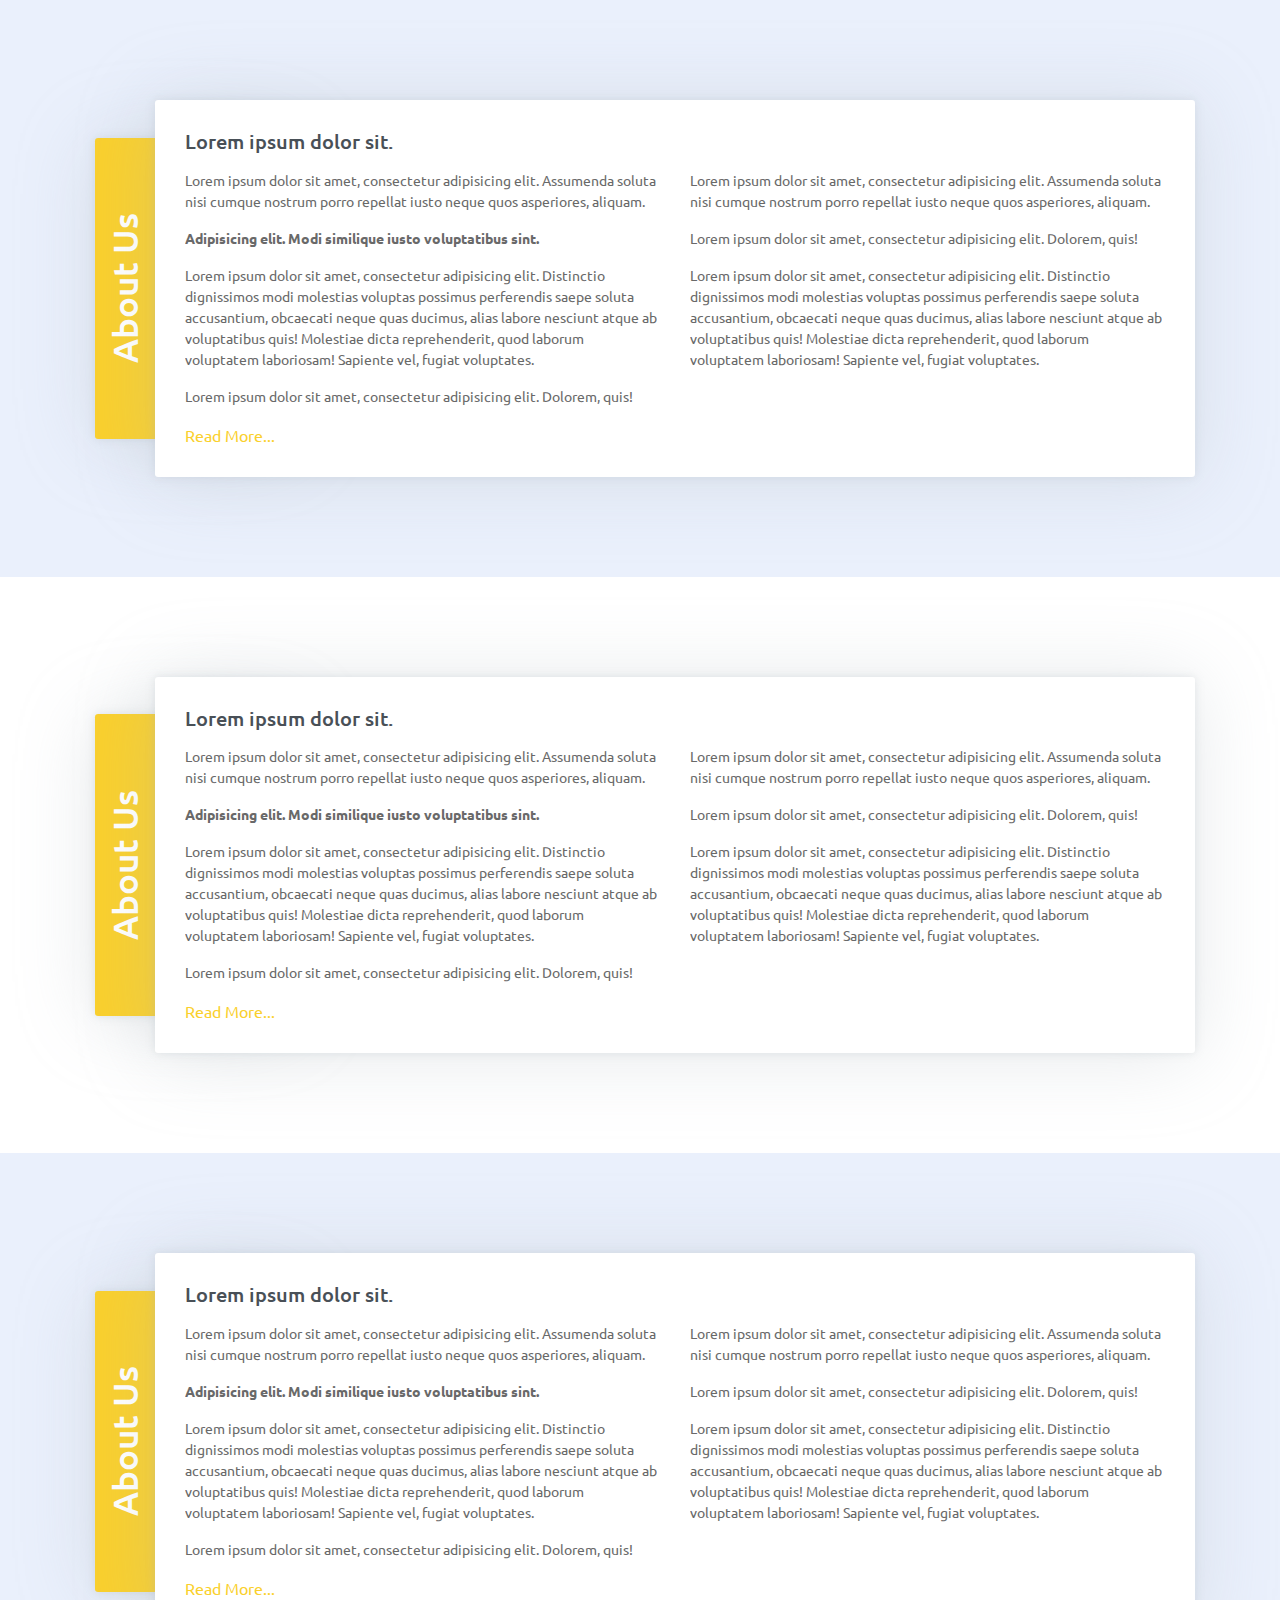
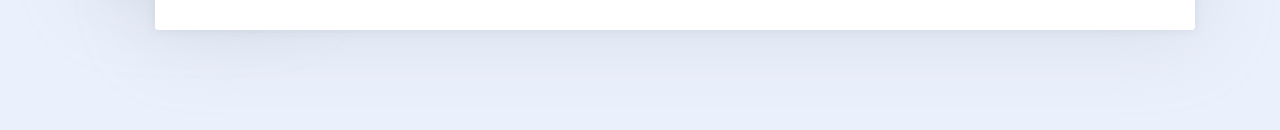
==== form.html @ a42d1c7e "form" ====
<!DOCTYPE html>
<html lang="en">
<head>
	<meta charset="utf-8">
    <meta name="viewport" content="width=device-width, initial-scale=1, shrink-to-fit=no">
    <meta name="description" content="Start your development with Creative Design landing page.">
    <meta name="author" content="Devcrud">
    <title>Creative Design | Free Bootstrap 4.3.x template</title>

    <!-- font icons -->
    <link rel="stylesheet" href="assets/vendors/themify-icons/css/themify-icons.css">

    <!-- Bootstrap + Creative Design main styles -->
	<link rel="stylesheet" href="assets/css/creative-design.css">

</head>
<body data-spy="scroll" data-target=".navbar" data-offset="40" id="home">
    
    
    <!-- About Section -->
    <section id="about">
        <!-- Container -->
        <div class="container">
            <!-- About wrapper -->
            <div class="about-wrapper">
                <div class="after"><h1>About Us</h1></div>
                <div class="content">
                    <h5 class="title mb-3">Lorem ipsum dolor sit.</h5>
                    <!-- row -->
                    <div class="row">
                        <div class="col">
                            <p>Lorem ipsum dolor sit amet, consectetur adipisicing elit. Assumenda soluta nisi cumque nostrum porro repellat iusto neque quos asperiores, aliquam.</p>
                            <p><b>Adipisicing elit. Modi similique  iusto voluptatibus sint.</b></p>                        
                            <p>Lorem ipsum dolor sit amet, consectetur adipisicing elit. Distinctio dignissimos modi molestias voluptas possimus perferendis saepe soluta accusantium, obcaecati neque quas ducimus, alias labore nesciunt atque ab voluptatibus quis! Molestiae dicta reprehenderit, quod laborum voluptatem laboriosam! Sapiente vel, fugiat voluptates.</p>
                            <p>Lorem ipsum dolor sit amet, consectetur adipisicing elit. Dolorem, quis!</p>
                        </div>
                        <div class="col">
                            <p>Lorem ipsum dolor sit amet, consectetur adipisicing elit. Assumenda soluta nisi cumque nostrum porro repellat iusto neque quos asperiores, aliquam.</p>
                            <p>Lorem ipsum dolor sit amet, consectetur adipisicing elit. Dolorem, quis!</p>
                            <p>Lorem ipsum dolor sit amet, consectetur adipisicing elit. Distinctio dignissimos modi molestias voluptas possimus perferendis saepe soluta accusantium, obcaecati neque quas ducimus, alias labore nesciunt atque ab voluptatibus quis! Molestiae dicta reprehenderit, quod laborum voluptatem laboriosam! Sapiente vel, fugiat voluptates.</p>
                        </div>
                    </div><!-- End of Row -->                   
                    <a href="javascript:void(0)">Read More...</a>
                </div>
            </div><!-- End of About Wrapper -->         
        </div>  <!-- End of Container-->        
     </section><!--End of Section -->


    
    <!-- About Section -->
    <section id="about">
        <!-- Container -->
        <div class="container">
            <!-- About wrapper -->
            <div class="about-wrapper">
                <div class="after"><h1>About Us</h1></div>
                <div class="content">
                    <h5 class="title mb-3">Lorem ipsum dolor sit.</h5>
                    <!-- row -->
                    <div class="row">
                        <div class="col">
                            <p>Lorem ipsum dolor sit amet, consectetur adipisicing elit. Assumenda soluta nisi cumque nostrum porro repellat iusto neque quos asperiores, aliquam.</p>
                            <p><b>Adipisicing elit. Modi similique  iusto voluptatibus sint.</b></p>                        
                            <p>Lorem ipsum dolor sit amet, consectetur adipisicing elit. Distinctio dignissimos modi molestias voluptas possimus perferendis saepe soluta accusantium, obcaecati neque quas ducimus, alias labore nesciunt atque ab voluptatibus quis! Molestiae dicta reprehenderit, quod laborum voluptatem laboriosam! Sapiente vel, fugiat voluptates.</p>
                            <p>Lorem ipsum dolor sit amet, consectetur adipisicing elit. Dolorem, quis!</p>
                        </div>
                        <div class="col">
                            <p>Lorem ipsum dolor sit amet, consectetur adipisicing elit. Assumenda soluta nisi cumque nostrum porro repellat iusto neque quos asperiores, aliquam.</p>
                            <p>Lorem ipsum dolor sit amet, consectetur adipisicing elit. Dolorem, quis!</p>
                            <p>Lorem ipsum dolor sit amet, consectetur adipisicing elit. Distinctio dignissimos modi molestias voluptas possimus perferendis saepe soluta accusantium, obcaecati neque quas ducimus, alias labore nesciunt atque ab voluptatibus quis! Molestiae dicta reprehenderit, quod laborum voluptatem laboriosam! Sapiente vel, fugiat voluptates.</p>
                        </div>
                    </div><!-- End of Row -->                   
                    <a href="javascript:void(0)">Read More...</a>
                </div>
            </div><!-- End of About Wrapper -->         
        </div>  <!-- End of Container-->        
     </section><!--End of Section -->
 
    <!-- About Section -->
    <section id="about">
        <!-- Container -->
        <div class="container">
            <!-- About wrapper -->
            <div class="about-wrapper">
                <div class="after"><h1>About Us</h1></div>
                <div class="content">
                    <h5 class="title mb-3">Lorem ipsum dolor sit.</h5>
                    <!-- row -->
                    <div class="row">
                        <div class="col">
                            <p>Lorem ipsum dolor sit amet, consectetur adipisicing elit. Assumenda soluta nisi cumque nostrum porro repellat iusto neque quos asperiores, aliquam.</p>
                            <p><b>Adipisicing elit. Modi similique  iusto voluptatibus sint.</b></p>                        
                            <p>Lorem ipsum dolor sit amet, consectetur adipisicing elit. Distinctio dignissimos modi molestias voluptas possimus perferendis saepe soluta accusantium, obcaecati neque quas ducimus, alias labore nesciunt atque ab voluptatibus quis! Molestiae dicta reprehenderit, quod laborum voluptatem laboriosam! Sapiente vel, fugiat voluptates.</p>
                            <p>Lorem ipsum dolor sit amet, consectetur adipisicing elit. Dolorem, quis!</p>
                        </div>
                        <div class="col">
                            <p>Lorem ipsum dolor sit amet, consectetur adipisicing elit. Assumenda soluta nisi cumque nostrum porro repellat iusto neque quos asperiores, aliquam.</p>
                            <p>Lorem ipsum dolor sit amet, consectetur adipisicing elit. Dolorem, quis!</p>
                            <p>Lorem ipsum dolor sit amet, consectetur adipisicing elit. Distinctio dignissimos modi molestias voluptas possimus perferendis saepe soluta accusantium, obcaecati neque quas ducimus, alias labore nesciunt atque ab voluptatibus quis! Molestiae dicta reprehenderit, quod laborum voluptatem laboriosam! Sapiente vel, fugiat voluptates.</p>
                        </div>
                    </div><!-- End of Row -->                   
                    <a href="javascript:void(0)">Read More...</a>
                </div>
            </div><!-- End of About Wrapper -->         
        </div>  <!-- End of Container-->        
     </section><!--End of Section -->

    </section><!-- End of Section -->

    <!-- core  -->
    <script src="assets/vendors/jquery/jquery-3.4.1.js"></script>
    <script src="assets/vendors/bootstrap/bootstrap.bundle.js"></script>

    <!-- bootstrap affix -->
    <script src="assets/vendors/bootstrap/bootstrap.affix.js"></script>

    <!-- Creative Design js -->
    <script src="assets/js/creative-design.js"></script>

</body>
</html>
---- assets/css/creative-design.css ----
@charset "UTF-8";
/*!
=========================================================
* Creative Design Landing page V 1.0
=========================================================

* Copyright: 2019 DevCRUD (https://devcrud.com)
* Licensed: (https://devcrud.com/licenses)
* Coded by www.devcrud.com

=========================================================

* The above copyright notice and this permission notice shall be included in all copies or substantial portions of the Software.
*/
@import url("https://fonts.googleapis.com/css?family=Ubuntu:300,300i,400,400i,500,500i,700,700i&display=swap");
:root {
  --blue: #79A9F5;
  --indigo: #C45F90;
  --purple: #A16AE8;
  --pink: #FC8BC0;
  --red: #F85C70;
  --orange: #FF8882;
  --yellow: #FAD02C;
  --green: #A3C14A;
  --teal: #20c997;
  --cyan: #47D8E0;
  --white: #fff;
  --gray: #6c757d;
  --gray-dark: #343a40;
  --primary: #FAD02C;
  --secondary: #6c757d;
  --success: #A3C14A;
  --info: #47D8E0;
  --warning: #FF8882;
  --danger: #F85C70;
  --light: #f8f9fa;
  --dark: #343a40;
  --breakpoint-xs: 0;
  --breakpoint-sm: 576px;
  --breakpoint-md: 768px;
  --breakpoint-lg: 992px;
  --breakpoint-xl: 1200px;
  --font-family-sans-serif: "Ubuntu", sans-serif;
  --font-family-monospace: SFMono-Regular, Menlo, Monaco, Consolas, "Liberation Mono", "Courier New", monospace;
}

*,
*::before,
*::after {
  box-sizing: border-box;
}

html {
  font-family: sans-serif;
  line-height: 1.15;
  -webkit-text-size-adjust: 100%;
  -webkit-tap-highlight-color: rgba(0, 0, 0, 0);
}

article, aside, figcaption, figure, footer, header, hgroup, main, nav, section {
  display: block;
}

body {
  margin: 0;
  font-family: "Ubuntu", sans-serif;
  font-size: 1rem;
  font-weight: 400;
  line-height: 1.5;
  color: #495057;
  text-align: left;
  background-color: #fff;
}

[tabindex="-1"]:focus {
  outline: 0 !important;
}

hr {
  box-sizing: content-box;
  height: 0;
  overflow: visible;
}

h1, h2, h3, h4, h5, h6 {
  margin-top: 0;
  margin-bottom: 0.5rem;
}

p {
  margin-top: 0;
  margin-bottom: 1rem;
}

abbr[title],
abbr[data-original-title] {
  text-decoration: underline;
  -webkit-text-decoration: underline dotted;
          text-decoration: underline dotted;
  cursor: help;
  border-bottom: 0;
  -webkit-text-decoration-skip-ink: none;
          text-decoration-skip-ink: none;
}

address {
  margin-bottom: 1rem;
  font-style: normal;
  line-height: inherit;
}

ol,
ul,
dl {
  margin-top: 0;
  margin-bottom: 1rem;
}

ol ol,
ul ul,
ol ul,
ul ol {
  margin-bottom: 0;
}

dt {
  font-weight: 700;
}

dd {
  margin-bottom: .5rem;
  margin-left: 0;
}

blockquote {
  margin: 0 0 1rem;
}

b,
strong {
  font-weight: bolder;
}

small {
  font-size: 80%;
}

sub,
sup {
  position: relative;
  font-size: 75%;
  line-height: 0;
  vertical-align: baseline;
}

sub {
  bottom: -.25em;
}

sup {
  top: -.5em;
}

a {
  color: #FAD02C;
  text-decoration: none;
  background-color: transparent;
}

a:hover {
  color: #d4aa05;
  text-decoration: none;
}

a:not([href]):not([tabindex]) {
  color: inherit;
  text-decoration: none;
}

a:not([href]):not([tabindex]):hover, a:not([href]):not([tabindex]):focus {
  color: inherit;
  text-decoration: none;
}

a:not([href]):not([tabindex]):focus {
  outline: 0;
}

pre,
code,
kbd,
samp {
  font-family: SFMono-Regular, Menlo, Monaco, Consolas, "Liberation Mono", "Courier New", monospace;
  font-size: 1em;
}

pre {
  margin-top: 0;
  margin-bottom: 1rem;
  overflow: auto;
}

figure {
  margin: 0 0 1rem;
}

img {
  vertical-align: middle;
  border-style: none;
}

svg {
  overflow: hidden;
  vertical-align: middle;
}

table {
  border-collapse: collapse;
}

caption {
  padding-top: 0.75rem;
  padding-bottom: 0.75rem;
  color: #adb5bd;
  text-align: left;
  caption-side: bottom;
}

th {
  text-align: inherit;
}

label {
  display: inline-block;
  margin-bottom: 0.5rem;
}

button {
  border-radius: 0;
}

button:focus {
  outline: 1px dotted;
  outline: 5px auto -webkit-focus-ring-color;
}

input,
button,
select,
optgroup,
textarea {
  margin: 0;
  font-family: inherit;
  font-size: inherit;
  line-height: inherit;
}

button,
input {
  overflow: visible;
}

button,
select {
  text-transform: none;
}

select {
  word-wrap: normal;
}

button,
[type="button"],
[type="reset"],
[type="submit"] {
  -webkit-appearance: button;
}

button:not(:disabled),
[type="button"]:not(:disabled),
[type="reset"]:not(:disabled),
[type="submit"]:not(:disabled) {
  cursor: pointer;
}

button::-moz-focus-inner,
[type="button"]::-moz-focus-inner,
[type="reset"]::-moz-focus-inner,
[type="submit"]::-moz-focus-inner {
  padding: 0;
  border-style: none;
}

input[type="radio"],
input[type="checkbox"] {
  box-sizing: border-box;
  padding: 0;
}

input[type="date"],
input[type="time"],
input[type="datetime-local"],
input[type="month"] {
  -webkit-appearance: listbox;
}

textarea {
  overflow: auto;
  resize: vertical;
}

fieldset {
  min-width: 0;
  padding: 0;
  margin: 0;
  border: 0;
}

legend {
  display: block;
  width: 100%;
  max-width: 100%;
  padding: 0;
  margin-bottom: .5rem;
  font-size: 1.5rem;
  line-height: inherit;
  color: inherit;
  white-space: normal;
}

progress {
  vertical-align: baseline;
}

[type="number"]::-webkit-inner-spin-button,
[type="number"]::-webkit-outer-spin-button {
  height: auto;
}

[type="search"] {
  outline-offset: -2px;
  -webkit-appearance: none;
}

[type="search"]::-webkit-search-decoration {
  -webkit-appearance: none;
}

::-webkit-file-upload-button {
  font: inherit;
  -webkit-appearance: button;
}

output {
  display: inline-block;
}

summary {
  display: list-item;
  cursor: pointer;
}

template {
  display: none;
}

[hidden] {
  display: none !important;
}

h1, h2, h3, h4, h5, h6,
.h1, .h2, .h3, .h4, .h5, .h6 {
  margin-bottom: 0.5rem;
  font-weight: 500;
  line-height: 1.2;
}

h1, .h1 {
  font-size: 3rem;
}

h2, .h2 {
  font-size: 2.5rem;
}

h3, .h3 {
  font-size: 1.85rem;
}

h4, .h4 {
  font-size: 1.6rem;
}

h5, .h5 {
  font-size: 1.3rem;
}

h6, .h6 {
  font-size: 1rem;
}

.lead {
  font-size: 1.25rem;
  font-weight: 300;
}

.display-1 {
  font-size: 6rem;
  font-weight: 300;
  line-height: 1.2;
}

.display-2 {
  font-size: 5.5rem;
  font-weight: 300;
  line-height: 1.2;
}

.display-3 {
  font-size: 4.5rem;
  font-weight: 300;
  line-height: 1.2;
}

.display-4 {
  font-size: 3.5rem;
  font-weight: 300;
  line-height: 1.2;
}

hr {
  margin-top: 1rem;
  margin-bottom: 1rem;
  border: 0;
  border-top: 1px solid rgba(255, 255, 255, 0.1);
}

small,
.small {
  font-size: 80%;
  font-weight: 400;
}

mark,
.mark {
  padding: 0.2em;
  background-color: #fcf8e3;
}

.list-unstyled {
  padding-left: 0;
  list-style: none;
}

.list-inline {
  padding-left: 0;
  list-style: none;
}

.list-inline-item {
  display: inline-block;
}

.list-inline-item:not(:last-child) {
  margin-right: 0.5rem;
}

.initialism {
  font-size: 90%;
  text-transform: uppercase;
}

.blockquote {
  margin-bottom: 1rem;
  font-size: 1.25rem;
}

.blockquote-footer {
  display: block;
  font-size: 80%;
  color: #6c757d;
}

.blockquote-footer::before {
  content: "\2014\00A0";
}

.img-fluid {
  max-width: 100%;
  height: auto;
}

.img-thumbnail {
  padding: 0.25rem;
  background-color: #fff;
  border: 1px solid #dee2e6;
  border-radius: 0.2rem;
  max-width: 100%;
  height: auto;
}

.figure {
  display: inline-block;
}

.figure-img {
  margin-bottom: 0.5rem;
  line-height: 1;
}

.figure-caption {
  font-size: 90%;
  color: #6c757d;
}

code {
  font-size: 87.5%;
  color: #FC8BC0;
  word-break: break-word;
}

a > code {
  color: inherit;
}

kbd {
  padding: 0.2rem 0.4rem;
  font-size: 87.5%;
  color: #fff;
  background-color: #212529;
  border-radius: 0.1rem;
}

kbd kbd {
  padding: 0;
  font-size: 100%;
  font-weight: 700;
}

pre {
  display: block;
  font-size: 87.5%;
  color: #fbdb5e;
}

pre code {
  font-size: inherit;
  color: inherit;
  word-break: normal;
}

.pre-scrollable {
  max-height: 300px;
  overflow-y: scroll;
}

.container {
  width: 100%;
  padding-right: 15px;
  padding-left: 15px;
  margin-right: auto;
  margin-left: auto;
}

@media (min-width: 576px) {
  .container {
    max-width: 540px;
  }
}

@media (min-width: 768px) {
  .container {
    max-width: 720px;
  }
}

@media (min-width: 992px) {
  .container {
    max-width: 960px;
  }
}

@media (min-width: 1200px) {
  .container {
    max-width: 1140px;
  }
}

.container-fluid {
  width: 100%;
  padding-right: 15px;
  padding-left: 15px;
  margin-right: auto;
  margin-left: auto;
}

.row {
  display: -webkit-box;
  display: -webkit-flex;
  display: -ms-flexbox;
  display: flex;
  -webkit-flex-wrap: wrap;
      -ms-flex-wrap: wrap;
          flex-wrap: wrap;
  margin-right: -15px;
  margin-left: -15px;
}

.no-gutters {
  margin-right: 0;
  margin-left: 0;
}

.no-gutters > .col,
.no-gutters > [class*="col-"] {
  padding-right: 0;
  padding-left: 0;
}

.col-1, .col-2, .col-3, .col-4, .col-5, .col-6, .col-7, .col-8, .col-9, .col-10, .col-11, .col-12, .col,
.col-auto, .col-sm-1, .col-sm-2, .col-sm-3, .col-sm-4, .col-sm-5, .col-sm-6, .col-sm-7, .col-sm-8, .col-sm-9, .col-sm-10, .col-sm-11, .col-sm-12, .col-sm,
.col-sm-auto, .col-md-1, .col-md-2, .col-md-3, .col-md-4, .col-md-5, .col-md-6, .col-md-7, .col-md-8, .col-md-9, .col-md-10, .col-md-11, .col-md-12, .col-md,
.col-md-auto, .col-lg-1, .col-lg-2, .col-lg-3, .col-lg-4, .col-lg-5, .col-lg-6, .col-lg-7, .col-lg-8, .col-lg-9, .col-lg-10, .col-lg-11, .col-lg-12, .col-lg,
.col-lg-auto, .col-xl-1, .col-xl-2, .col-xl-3, .col-xl-4, .col-xl-5, .col-xl-6, .col-xl-7, .col-xl-8, .col-xl-9, .col-xl-10, .col-xl-11, .col-xl-12, .col-xl,
.col-xl-auto {
  position: relative;
  width: 100%;
  padding-right: 15px;
  padding-left: 15px;
}

.col {
  -webkit-flex-basis: 0;
      -ms-flex-preferred-size: 0;
          flex-basis: 0;
  -webkit-box-flex: 1;
  -webkit-flex-grow: 1;
      -ms-flex-positive: 1;
          flex-grow: 1;
  max-width: 100%;
}

.col-auto {
  -webkit-box-flex: 0;
  -webkit-flex: 0 0 auto;
      -ms-flex: 0 0 auto;
          flex: 0 0 auto;
  width: auto;
  max-width: 100%;
}

.col-1 {
  -webkit-box-flex: 0;
  -webkit-flex: 0 0 8.33333%;
      -ms-flex: 0 0 8.33333%;
          flex: 0 0 8.33333%;
  max-width: 8.33333%;
}

.col-2 {
  -webkit-box-flex: 0;
  -webkit-flex: 0 0 16.66667%;
      -ms-flex: 0 0 16.66667%;
          flex: 0 0 16.66667%;
  max-width: 16.66667%;
}

.col-3 {
  -webkit-box-flex: 0;
  -webkit-flex: 0 0 25%;
      -ms-flex: 0 0 25%;
          flex: 0 0 25%;
  max-width: 25%;
}

.col-4 {
  -webkit-box-flex: 0;
  -webkit-flex: 0 0 33.33333%;
      -ms-flex: 0 0 33.33333%;
          flex: 0 0 33.33333%;
  max-width: 33.33333%;
}

.col-5 {
  -webkit-box-flex: 0;
  -webkit-flex: 0 0 41.66667%;
      -ms-flex: 0 0 41.66667%;
          flex: 0 0 41.66667%;
  max-width: 41.66667%;
}

.col-6 {
  -webkit-box-flex: 0;
  -webkit-flex: 0 0 50%;
      -ms-flex: 0 0 50%;
          flex: 0 0 50%;
  max-width: 50%;
}

.col-7 {
  -webkit-box-flex: 0;
  -webkit-flex: 0 0 58.33333%;
      -ms-flex: 0 0 58.33333%;
          flex: 0 0 58.33333%;
  max-width: 58.33333%;
}

.col-8 {
  -webkit-box-flex: 0;
  -webkit-flex: 0 0 66.66667%;
      -ms-flex: 0 0 66.66667%;
          flex: 0 0 66.66667%;
  max-width: 66.66667%;
}

.col-9 {
  -webkit-box-flex: 0;
  -webkit-flex: 0 0 75%;
      -ms-flex: 0 0 75%;
          flex: 0 0 75%;
  max-width: 75%;
}

.col-10 {
  -webkit-box-flex: 0;
  -webkit-flex: 0 0 83.33333%;
      -ms-flex: 0 0 83.33333%;
          flex: 0 0 83.33333%;
  max-width: 83.33333%;
}

.col-11 {
  -webkit-box-flex: 0;
  -webkit-flex: 0 0 91.66667%;
      -ms-flex: 0 0 91.66667%;
          flex: 0 0 91.66667%;
  max-width: 91.66667%;
}

.col-12 {
  -webkit-box-flex: 0;
  -webkit-flex: 0 0 100%;
      -ms-flex: 0 0 100%;
          flex: 0 0 100%;
  max-width: 100%;
}

.order-first {
  -webkit-box-ordinal-group: 0;
  -webkit-order: -1;
      -ms-flex-order: -1;
          order: -1;
}

.order-last {
  -webkit-box-ordinal-group: 14;
  -webkit-order: 13;
      -ms-flex-order: 13;
          order: 13;
}

.order-0 {
  -webkit-box-ordinal-group: 1;
  -webkit-order: 0;
      -ms-flex-order: 0;
          order: 0;
}

.order-1 {
  -webkit-box-ordinal-group: 2;
  -webkit-order: 1;
      -ms-flex-order: 1;
          order: 1;
}

.order-2 {
  -webkit-box-ordinal-group: 3;
  -webkit-order: 2;
      -ms-flex-order: 2;
          order: 2;
}

.order-3 {
  -webkit-box-ordinal-group: 4;
  -webkit-order: 3;
      -ms-flex-order: 3;
          order: 3;
}

.order-4 {
  -webkit-box-ordinal-group: 5;
  -webkit-order: 4;
      -ms-flex-order: 4;
          order: 4;
}

.order-5 {
  -webkit-box-ordinal-group: 6;
  -webkit-order: 5;
      -ms-flex-order: 5;
          order: 5;
}

.order-6 {
  -webkit-box-ordinal-group: 7;
  -webkit-order: 6;
      -ms-flex-order: 6;
          order: 6;
}

.order-7 {
  -webkit-box-ordinal-group: 8;
  -webkit-order: 7;
      -ms-flex-order: 7;
          order: 7;
}

.order-8 {
  -webkit-box-ordinal-group: 9;
  -webkit-order: 8;
      -ms-flex-order: 8;
          order: 8;
}

.order-9 {
  -webkit-box-ordinal-group: 10;
  -webkit-order: 9;
      -ms-flex-order: 9;
          order: 9;
}

.order-10 {
  -webkit-box-ordinal-group: 11;
  -webkit-order: 10;
      -ms-flex-order: 10;
          order: 10;
}

.order-11 {
  -webkit-box-ordinal-group: 12;
  -webkit-order: 11;
      -ms-flex-order: 11;
          order: 11;
}

.order-12 {
  -webkit-box-ordinal-group: 13;
  -webkit-order: 12;
      -ms-flex-order: 12;
          order: 12;
}

.offset-1 {
  margin-left: 8.33333%;
}

.offset-2 {
  margin-left: 16.66667%;
}

.offset-3 {
  margin-left: 25%;
}

.offset-4 {
  margin-left: 33.33333%;
}

.offset-5 {
  margin-left: 41.66667%;
}

.offset-6 {
  margin-left: 50%;
}

.offset-7 {
  margin-left: 58.33333%;
}

.offset-8 {
  margin-left: 66.66667%;
}

.offset-9 {
  margin-left: 75%;
}

.offset-10 {
  margin-left: 83.33333%;
}

.offset-11 {
  margin-left: 91.66667%;
}

@media (min-width: 576px) {
  .col-sm {
    -webkit-flex-basis: 0;
        -ms-flex-preferred-size: 0;
            flex-basis: 0;
    -webkit-box-flex: 1;
    -webkit-flex-grow: 1;
        -ms-flex-positive: 1;
            flex-grow: 1;
    max-width: 100%;
  }
  .col-sm-auto {
    -webkit-box-flex: 0;
    -webkit-flex: 0 0 auto;
        -ms-flex: 0 0 auto;
            flex: 0 0 auto;
    width: auto;
    max-width: 100%;
  }
  .col-sm-1 {
    -webkit-box-flex: 0;
    -webkit-flex: 0 0 8.33333%;
        -ms-flex: 0 0 8.33333%;
            flex: 0 0 8.33333%;
    max-width: 8.33333%;
  }
  .col-sm-2 {
    -webkit-box-flex: 0;
    -webkit-flex: 0 0 16.66667%;
        -ms-flex: 0 0 16.66667%;
            flex: 0 0 16.66667%;
    max-width: 16.66667%;
  }
  .col-sm-3 {
    -webkit-box-flex: 0;
    -webkit-flex: 0 0 25%;
        -ms-flex: 0 0 25%;
            flex: 0 0 25%;
    max-width: 25%;
  }
  .col-sm-4 {
    -webkit-box-flex: 0;
    -webkit-flex: 0 0 33.33333%;
        -ms-flex: 0 0 33.33333%;
            flex: 0 0 33.33333%;
    max-width: 33.33333%;
  }
  .col-sm-5 {
    -webkit-box-flex: 0;
    -webkit-flex: 0 0 41.66667%;
        -ms-flex: 0 0 41.66667%;
            flex: 0 0 41.66667%;
    max-width: 41.66667%;
  }
  .col-sm-6 {
    -webkit-box-flex: 0;
    -webkit-flex: 0 0 50%;
        -ms-flex: 0 0 50%;
            flex: 0 0 50%;
    max-width: 50%;
  }
  .col-sm-7 {
    -webkit-box-flex: 0;
    -webkit-flex: 0 0 58.33333%;
        -ms-flex: 0 0 58.33333%;
            flex: 0 0 58.33333%;
    max-width: 58.33333%;
  }
  .col-sm-8 {
    -webkit-box-flex: 0;
    -webkit-flex: 0 0 66.66667%;
        -ms-flex: 0 0 66.66667%;
            flex: 0 0 66.66667%;
    max-width: 66.66667%;
  }
  .col-sm-9 {
    -webkit-box-flex: 0;
    -webkit-flex: 0 0 75%;
        -ms-flex: 0 0 75%;
            flex: 0 0 75%;
    max-width: 75%;
  }
  .col-sm-10 {
    -webkit-box-flex: 0;
    -webkit-flex: 0 0 83.33333%;
        -ms-flex: 0 0 83.33333%;
            flex: 0 0 83.33333%;
    max-width: 83.33333%;
  }
  .col-sm-11 {
    -webkit-box-flex: 0;
    -webkit-flex: 0 0 91.66667%;
        -ms-flex: 0 0 91.66667%;
            flex: 0 0 91.66667%;
    max-width: 91.66667%;
  }
  .col-sm-12 {
    -webkit-box-flex: 0;
    -webkit-flex: 0 0 100%;
        -ms-flex: 0 0 100%;
            flex: 0 0 100%;
    max-width: 100%;
  }
  .order-sm-first {
    -webkit-box-ordinal-group: 0;
    -webkit-order: -1;
        -ms-flex-order: -1;
            order: -1;
  }
  .order-sm-last {
    -webkit-box-ordinal-group: 14;
    -webkit-order: 13;
        -ms-flex-order: 13;
            order: 13;
  }
  .order-sm-0 {
    -webkit-box-ordinal-group: 1;
    -webkit-order: 0;
        -ms-flex-order: 0;
            order: 0;
  }
  .order-sm-1 {
    -webkit-box-ordinal-group: 2;
    -webkit-order: 1;
        -ms-flex-order: 1;
            order: 1;
  }
  .order-sm-2 {
    -webkit-box-ordinal-group: 3;
    -webkit-order: 2;
        -ms-flex-order: 2;
            order: 2;
  }
  .order-sm-3 {
    -webkit-box-ordinal-group: 4;
    -webkit-order: 3;
        -ms-flex-order: 3;
            order: 3;
  }
  .order-sm-4 {
    -webkit-box-ordinal-group: 5;
    -webkit-order: 4;
        -ms-flex-order: 4;
            order: 4;
  }
  .order-sm-5 {
    -webkit-box-ordinal-group: 6;
    -webkit-order: 5;
        -ms-flex-order: 5;
            order: 5;
  }
  .order-sm-6 {
    -webkit-box-ordinal-group: 7;
    -webkit-order: 6;
        -ms-flex-order: 6;
            order: 6;
  }
  .order-sm-7 {
    -webkit-box-ordinal-group: 8;
    -webkit-order: 7;
        -ms-flex-order: 7;
            order: 7;
  }
  .order-sm-8 {
    -webkit-box-ordinal-group: 9;
    -webkit-order: 8;
        -ms-flex-order: 8;
            order: 8;
  }
  .order-sm-9 {
    -webkit-box-ordinal-group: 10;
    -webkit-order: 9;
        -ms-flex-order: 9;
            order: 9;
  }
  .order-sm-10 {
    -webkit-box-ordinal-group: 11;
    -webkit-order: 10;
        -ms-flex-order: 10;
            order: 10;
  }
  .order-sm-11 {
    -webkit-box-ordinal-group: 12;
    -webkit-order: 11;
        -ms-flex-order: 11;
            order: 11;
  }
  .order-sm-12 {
    -webkit-box-ordinal-group: 13;
    -webkit-order: 12;
        -ms-flex-order: 12;
            order: 12;
  }
  .offset-sm-0 {
    margin-left: 0;
  }
  .offset-sm-1 {
    margin-left: 8.33333%;
  }
  .offset-sm-2 {
    margin-left: 16.66667%;
  }
  .offset-sm-3 {
    margin-left: 25%;
  }
  .offset-sm-4 {
    margin-left: 33.33333%;
  }
  .offset-sm-5 {
    margin-left: 41.66667%;
  }
  .offset-sm-6 {
    margin-left: 50%;
  }
  .offset-sm-7 {
    margin-left: 58.33333%;
  }
  .offset-sm-8 {
    margin-left: 66.66667%;
  }
  .offset-sm-9 {
    margin-left: 75%;
  }
  .offset-sm-10 {
    margin-left: 83.33333%;
  }
  .offset-sm-11 {
    margin-left: 91.66667%;
  }
}

@media (min-width: 768px) {
  .col-md {
    -webkit-flex-basis: 0;
        -ms-flex-preferred-size: 0;
            flex-basis: 0;
    -webkit-box-flex: 1;
    -webkit-flex-grow: 1;
        -ms-flex-positive: 1;
            flex-grow: 1;
    max-width: 100%;
  }
  .col-md-auto {
    -webkit-box-flex: 0;
    -webkit-flex: 0 0 auto;
        -ms-flex: 0 0 auto;
            flex: 0 0 auto;
    width: auto;
    max-width: 100%;
  }
  .col-md-1 {
    -webkit-box-flex: 0;
    -webkit-flex: 0 0 8.33333%;
        -ms-flex: 0 0 8.33333%;
            flex: 0 0 8.33333%;
    max-width: 8.33333%;
  }
  .col-md-2 {
    -webkit-box-flex: 0;
    -webkit-flex: 0 0 16.66667%;
        -ms-flex: 0 0 16.66667%;
            flex: 0 0 16.66667%;
    max-width: 16.66667%;
  }
  .col-md-3 {
    -webkit-box-flex: 0;
    -webkit-flex: 0 0 25%;
        -ms-flex: 0 0 25%;
            flex: 0 0 25%;
    max-width: 25%;
  }
  .col-md-4 {
    -webkit-box-flex: 0;
    -webkit-flex: 0 0 33.33333%;
        -ms-flex: 0 0 33.33333%;
            flex: 0 0 33.33333%;
    max-width: 33.33333%;
  }
  .col-md-5 {
    -webkit-box-flex: 0;
    -webkit-flex: 0 0 41.66667%;
        -ms-flex: 0 0 41.66667%;
            flex: 0 0 41.66667%;
    max-width: 41.66667%;
  }
  .col-md-6 {
    -webkit-box-flex: 0;
    -webkit-flex: 0 0 50%;
        -ms-flex: 0 0 50%;
            flex: 0 0 50%;
    max-width: 50%;
  }
  .col-md-7 {
    -webkit-box-flex: 0;
    -webkit-flex: 0 0 58.33333%;
        -ms-flex: 0 0 58.33333%;
            flex: 0 0 58.33333%;
    max-width: 58.33333%;
  }
  .col-md-8 {
    -webkit-box-flex: 0;
    -webkit-flex: 0 0 66.66667%;
        -ms-flex: 0 0 66.66667%;
            flex: 0 0 66.66667%;
    max-width: 66.66667%;
  }
  .col-md-9 {
    -webkit-box-flex: 0;
    -webkit-flex: 0 0 75%;
        -ms-flex: 0 0 75%;
            flex: 0 0 75%;
    max-width: 75%;
  }
  .col-md-10 {
    -webkit-box-flex: 0;
    -webkit-flex: 0 0 83.33333%;
        -ms-flex: 0 0 83.33333%;
            flex: 0 0 83.33333%;
    max-width: 83.33333%;
  }
  .col-md-11 {
    -webkit-box-flex: 0;
    -webkit-flex: 0 0 91.66667%;
        -ms-flex: 0 0 91.66667%;
            flex: 0 0 91.66667%;
    max-width: 91.66667%;
  }
  .col-md-12 {
    -webkit-box-flex: 0;
    -webkit-flex: 0 0 100%;
        -ms-flex: 0 0 100%;
            flex: 0 0 100%;
    max-width: 100%;
  }
  .order-md-first {
    -webkit-box-ordinal-group: 0;
    -webkit-order: -1;
        -ms-flex-order: -1;
            order: -1;
  }
  .order-md-last {
    -webkit-box-ordinal-group: 14;
    -webkit-order: 13;
        -ms-flex-order: 13;
            order: 13;
  }
  .order-md-0 {
    -webkit-box-ordinal-group: 1;
    -webkit-order: 0;
        -ms-flex-order: 0;
            order: 0;
  }
  .order-md-1 {
    -webkit-box-ordinal-group: 2;
    -webkit-order: 1;
        -ms-flex-order: 1;
            order: 1;
  }
  .order-md-2 {
    -webkit-box-ordinal-group: 3;
    -webkit-order: 2;
        -ms-flex-order: 2;
            order: 2;
  }
  .order-md-3 {
    -webkit-box-ordinal-group: 4;
    -webkit-order: 3;
        -ms-flex-order: 3;
            order: 3;
  }
  .order-md-4 {
    -webkit-box-ordinal-group: 5;
    -webkit-order: 4;
        -ms-flex-order: 4;
            order: 4;
  }
  .order-md-5 {
    -webkit-box-ordinal-group: 6;
    -webkit-order: 5;
        -ms-flex-order: 5;
            order: 5;
  }
  .order-md-6 {
    -webkit-box-ordinal-group: 7;
    -webkit-order: 6;
        -ms-flex-order: 6;
            order: 6;
  }
  .order-md-7 {
    -webkit-box-ordinal-group: 8;
    -webkit-order: 7;
        -ms-flex-order: 7;
            order: 7;
  }
  .order-md-8 {
    -webkit-box-ordinal-group: 9;
    -webkit-order: 8;
        -ms-flex-order: 8;
            order: 8;
  }
  .order-md-9 {
    -webkit-box-ordinal-group: 10;
    -webkit-order: 9;
        -ms-flex-order: 9;
            order: 9;
  }
  .order-md-10 {
    -webkit-box-ordinal-group: 11;
    -webkit-order: 10;
        -ms-flex-order: 10;
            order: 10;
  }
  .order-md-11 {
    -webkit-box-ordinal-group: 12;
    -webkit-order: 11;
        -ms-flex-order: 11;
            order: 11;
  }
  .order-md-12 {
    -webkit-box-ordinal-group: 13;
    -webkit-order: 12;
        -ms-flex-order: 12;
            order: 12;
  }
  .offset-md-0 {
    margin-left: 0;
  }
  .offset-md-1 {
    margin-left: 8.33333%;
  }
  .offset-md-2 {
    margin-left: 16.66667%;
  }
  .offset-md-3 {
    margin-left: 25%;
  }
  .offset-md-4 {
    margin-left: 33.33333%;
  }
  .offset-md-5 {
    margin-left: 41.66667%;
  }
  .offset-md-6 {
    margin-left: 50%;
  }
  .offset-md-7 {
    margin-left: 58.33333%;
  }
  .offset-md-8 {
    margin-left: 66.66667%;
  }
  .offset-md-9 {
    margin-left: 75%;
  }
  .offset-md-10 {
    margin-left: 83.33333%;
  }
  .offset-md-11 {
    margin-left: 91.66667%;
  }
}

@media (min-width: 992px) {
  .col-lg {
    -webkit-flex-basis: 0;
        -ms-flex-preferred-size: 0;
            flex-basis: 0;
    -webkit-box-flex: 1;
    -webkit-flex-grow: 1;
        -ms-flex-positive: 1;
            flex-grow: 1;
    max-width: 100%;
  }
  .col-lg-auto {
    -webkit-box-flex: 0;
    -webkit-flex: 0 0 auto;
        -ms-flex: 0 0 auto;
            flex: 0 0 auto;
    width: auto;
    max-width: 100%;
  }
  .col-lg-1 {
    -webkit-box-flex: 0;
    -webkit-flex: 0 0 8.33333%;
        -ms-flex: 0 0 8.33333%;
            flex: 0 0 8.33333%;
    max-width: 8.33333%;
  }
  .col-lg-2 {
    -webkit-box-flex: 0;
    -webkit-flex: 0 0 16.66667%;
        -ms-flex: 0 0 16.66667%;
            flex: 0 0 16.66667%;
    max-width: 16.66667%;
  }
  .col-lg-3 {
    -webkit-box-flex: 0;
    -webkit-flex: 0 0 25%;
        -ms-flex: 0 0 25%;
            flex: 0 0 25%;
    max-width: 25%;
  }
  .col-lg-4 {
    -webkit-box-flex: 0;
    -webkit-flex: 0 0 33.33333%;
        -ms-flex: 0 0 33.33333%;
            flex: 0 0 33.33333%;
    max-width: 33.33333%;
  }
  .col-lg-5 {
    -webkit-box-flex: 0;
    -webkit-flex: 0 0 41.66667%;
        -ms-flex: 0 0 41.66667%;
            flex: 0 0 41.66667%;
    max-width: 41.66667%;
  }
  .col-lg-6 {
    -webkit-box-flex: 0;
    -webkit-flex: 0 0 50%;
        -ms-flex: 0 0 50%;
            flex: 0 0 50%;
    max-width: 50%;
  }
  .col-lg-7 {
    -webkit-box-flex: 0;
    -webkit-flex: 0 0 58.33333%;
        -ms-flex: 0 0 58.33333%;
            flex: 0 0 58.33333%;
    max-width: 58.33333%;
  }
  .col-lg-8 {
    -webkit-box-flex: 0;
    -webkit-flex: 0 0 66.66667%;
        -ms-flex: 0 0 66.66667%;
            flex: 0 0 66.66667%;
    max-width: 66.66667%;
  }
  .col-lg-9 {
    -webkit-box-flex: 0;
    -webkit-flex: 0 0 75%;
        -ms-flex: 0 0 75%;
            flex: 0 0 75%;
    max-width: 75%;
  }
  .col-lg-10 {
    -webkit-box-flex: 0;
    -webkit-flex: 0 0 83.33333%;
        -ms-flex: 0 0 83.33333%;
            flex: 0 0 83.33333%;
    max-width: 83.33333%;
  }
  .col-lg-11 {
    -webkit-box-flex: 0;
    -webkit-flex: 0 0 91.66667%;
        -ms-flex: 0 0 91.66667%;
            flex: 0 0 91.66667%;
    max-width: 91.66667%;
  }
  .col-lg-12 {
    -webkit-box-flex: 0;
    -webkit-flex: 0 0 100%;
        -ms-flex: 0 0 100%;
            flex: 0 0 100%;
    max-width: 100%;
  }
  .order-lg-first {
    -webkit-box-ordinal-group: 0;
    -webkit-order: -1;
        -ms-flex-order: -1;
            order: -1;
  }
  .order-lg-last {
    -webkit-box-ordinal-group: 14;
    -webkit-order: 13;
        -ms-flex-order: 13;
            order: 13;
  }
  .order-lg-0 {
    -webkit-box-ordinal-group: 1;
    -webkit-order: 0;
        -ms-flex-order: 0;
            order: 0;
  }
  .order-lg-1 {
    -webkit-box-ordinal-group: 2;
    -webkit-order: 1;
        -ms-flex-order: 1;
            order: 1;
  }
  .order-lg-2 {
    -webkit-box-ordinal-group: 3;
    -webkit-order: 2;
        -ms-flex-order: 2;
            order: 2;
  }
  .order-lg-3 {
    -webkit-box-ordinal-group: 4;
    -webkit-order: 3;
        -ms-flex-order: 3;
            order: 3;
  }
  .order-lg-4 {
    -webkit-box-ordinal-group: 5;
    -webkit-order: 4;
        -ms-flex-order: 4;
            order: 4;
  }
  .order-lg-5 {
    -webkit-box-ordinal-group: 6;
    -webkit-order: 5;
        -ms-flex-order: 5;
            order: 5;
  }
  .order-lg-6 {
    -webkit-box-ordinal-group: 7;
    -webkit-order: 6;
        -ms-flex-order: 6;
            order: 6;
  }
  .order-lg-7 {
    -webkit-box-ordinal-group: 8;
    -webkit-order: 7;
        -ms-flex-order: 7;
            order: 7;
  }
  .order-lg-8 {
    -webkit-box-ordinal-group: 9;
    -webkit-order: 8;
        -ms-flex-order: 8;
            order: 8;
  }
  .order-lg-9 {
    -webkit-box-ordinal-group: 10;
    -webkit-order: 9;
        -ms-flex-order: 9;
            order: 9;
  }
  .order-lg-10 {
    -webkit-box-ordinal-group: 11;
    -webkit-order: 10;
        -ms-flex-order: 10;
            order: 10;
  }
  .order-lg-11 {
    -webkit-box-ordinal-group: 12;
    -webkit-order: 11;
        -ms-flex-order: 11;
            order: 11;
  }
  .order-lg-12 {
    -webkit-box-ordinal-group: 13;
    -webkit-order: 12;
        -ms-flex-order: 12;
            order: 12;
  }
  .offset-lg-0 {
    margin-left: 0;
  }
  .offset-lg-1 {
    margin-left: 8.33333%;
  }
  .offset-lg-2 {
    margin-left: 16.66667%;
  }
  .offset-lg-3 {
    margin-left: 25%;
  }
  .offset-lg-4 {
    margin-left: 33.33333%;
  }
  .offset-lg-5 {
    margin-left: 41.66667%;
  }
  .offset-lg-6 {
    margin-left: 50%;
  }
  .offset-lg-7 {
    margin-left: 58.33333%;
  }
  .offset-lg-8 {
    margin-left: 66.66667%;
  }
  .offset-lg-9 {
    margin-left: 75%;
  }
  .offset-lg-10 {
    margin-left: 83.33333%;
  }
  .offset-lg-11 {
    margin-left: 91.66667%;
  }
}

@media (min-width: 1200px) {
  .col-xl {
    -webkit-flex-basis: 0;
        -ms-flex-preferred-size: 0;
            flex-basis: 0;
    -webkit-box-flex: 1;
    -webkit-flex-grow: 1;
        -ms-flex-positive: 1;
            flex-grow: 1;
    max-width: 100%;
  }
  .col-xl-auto {
    -webkit-box-flex: 0;
    -webkit-flex: 0 0 auto;
        -ms-flex: 0 0 auto;
            flex: 0 0 auto;
    width: auto;
    max-width: 100%;
  }
  .col-xl-1 {
    -webkit-box-flex: 0;
    -webkit-flex: 0 0 8.33333%;
        -ms-flex: 0 0 8.33333%;
            flex: 0 0 8.33333%;
    max-width: 8.33333%;
  }
  .col-xl-2 {
    -webkit-box-flex: 0;
    -webkit-flex: 0 0 16.66667%;
        -ms-flex: 0 0 16.66667%;
            flex: 0 0 16.66667%;
    max-width: 16.66667%;
  }
  .col-xl-3 {
    -webkit-box-flex: 0;
    -webkit-flex: 0 0 25%;
        -ms-flex: 0 0 25%;
            flex: 0 0 25%;
    max-width: 25%;
  }
  .col-xl-4 {
    -webkit-box-flex: 0;
    -webkit-flex: 0 0 33.33333%;
        -ms-flex: 0 0 33.33333%;
            flex: 0 0 33.33333%;
    max-width: 33.33333%;
  }
  .col-xl-5 {
    -webkit-box-flex: 0;
    -webkit-flex: 0 0 41.66667%;
        -ms-flex: 0 0 41.66667%;
            flex: 0 0 41.66667%;
    max-width: 41.66667%;
  }
  .col-xl-6 {
    -webkit-box-flex: 0;
    -webkit-flex: 0 0 50%;
        -ms-flex: 0 0 50%;
            flex: 0 0 50%;
    max-width: 50%;
  }
  .col-xl-7 {
    -webkit-box-flex: 0;
    -webkit-flex: 0 0 58.33333%;
        -ms-flex: 0 0 58.33333%;
            flex: 0 0 58.33333%;
    max-width: 58.33333%;
  }
  .col-xl-8 {
    -webkit-box-flex: 0;
    -webkit-flex: 0 0 66.66667%;
        -ms-flex: 0 0 66.66667%;
            flex: 0 0 66.66667%;
    max-width: 66.66667%;
  }
  .col-xl-9 {
    -webkit-box-flex: 0;
    -webkit-flex: 0 0 75%;
        -ms-flex: 0 0 75%;
            flex: 0 0 75%;
    max-width: 75%;
  }
  .col-xl-10 {
    -webkit-box-flex: 0;
    -webkit-flex: 0 0 83.33333%;
        -ms-flex: 0 0 83.33333%;
            flex: 0 0 83.33333%;
    max-width: 83.33333%;
  }
  .col-xl-11 {
    -webkit-box-flex: 0;
    -webkit-flex: 0 0 91.66667%;
        -ms-flex: 0 0 91.66667%;
            flex: 0 0 91.66667%;
    max-width: 91.66667%;
  }
  .col-xl-12 {
    -webkit-box-flex: 0;
    -webkit-flex: 0 0 100%;
        -ms-flex: 0 0 100%;
            flex: 0 0 100%;
    max-width: 100%;
  }
  .order-xl-first {
    -webkit-box-ordinal-group: 0;
    -webkit-order: -1;
        -ms-flex-order: -1;
            order: -1;
  }
  .order-xl-last {
    -webkit-box-ordinal-group: 14;
    -webkit-order: 13;
        -ms-flex-order: 13;
            order: 13;
  }
  .order-xl-0 {
    -webkit-box-ordinal-group: 1;
    -webkit-order: 0;
        -ms-flex-order: 0;
            order: 0;
  }
  .order-xl-1 {
    -webkit-box-ordinal-group: 2;
    -webkit-order: 1;
        -ms-flex-order: 1;
            order: 1;
  }
  .order-xl-2 {
    -webkit-box-ordinal-group: 3;
    -webkit-order: 2;
        -ms-flex-order: 2;
            order: 2;
  }
  .order-xl-3 {
    -webkit-box-ordinal-group: 4;
    -webkit-order: 3;
        -ms-flex-order: 3;
            order: 3;
  }
  .order-xl-4 {
    -webkit-box-ordinal-group: 5;
    -webkit-order: 4;
        -ms-flex-order: 4;
            order: 4;
  }
  .order-xl-5 {
    -webkit-box-ordinal-group: 6;
    -webkit-order: 5;
        -ms-flex-order: 5;
            order: 5;
  }
  .order-xl-6 {
    -webkit-box-ordinal-group: 7;
    -webkit-order: 6;
        -ms-flex-order: 6;
            order: 6;
  }
  .order-xl-7 {
    -webkit-box-ordinal-group: 8;
    -webkit-order: 7;
        -ms-flex-order: 7;
            order: 7;
  }
  .order-xl-8 {
    -webkit-box-ordinal-group: 9;
    -webkit-order: 8;
        -ms-flex-order: 8;
            order: 8;
  }
  .order-xl-9 {
    -webkit-box-ordinal-group: 10;
    -webkit-order: 9;
        -ms-flex-order: 9;
            order: 9;
  }
  .order-xl-10 {
    -webkit-box-ordinal-group: 11;
    -webkit-order: 10;
        -ms-flex-order: 10;
            order: 10;
  }
  .order-xl-11 {
    -webkit-box-ordinal-group: 12;
    -webkit-order: 11;
        -ms-flex-order: 11;
            order: 11;
  }
  .order-xl-12 {
    -webkit-box-ordinal-group: 13;
    -webkit-order: 12;
        -ms-flex-order: 12;
            order: 12;
  }
  .offset-xl-0 {
    margin-left: 0;
  }
  .offset-xl-1 {
    margin-left: 8.33333%;
  }
  .offset-xl-2 {
    margin-left: 16.66667%;
  }
  .offset-xl-3 {
    margin-left: 25%;
  }
  .offset-xl-4 {
    margin-left: 33.33333%;
  }
  .offset-xl-5 {
    margin-left: 41.66667%;
  }
  .offset-xl-6 {
    margin-left: 50%;
  }
  .offset-xl-7 {
    margin-left: 58.33333%;
  }
  .offset-xl-8 {
    margin-left: 66.66667%;
  }
  .offset-xl-9 {
    margin-left: 75%;
  }
  .offset-xl-10 {
    margin-left: 83.33333%;
  }
  .offset-xl-11 {
    margin-left: 91.66667%;
  }
}

.table {
  width: 100%;
  margin-bottom: 1rem;
  color: #495057;
}

.table th,
.table td {
  padding: 0.75rem;
  vertical-align: top;
  border-top: 1px solid #495057;
}

.table thead th {
  vertical-align: bottom;
  border-bottom: 2px solid #495057;
}

.table tbody + tbody {
  border-top: 2px solid #495057;
}

.table-sm th,
.table-sm td {
  padding: 0.3rem;
}

.table-bordered {
  border: 1px solid #495057;
}

.table-bordered th,
.table-bordered td {
  border: 1px solid #495057;
}

.table-bordered thead th,
.table-bordered thead td {
  border-bottom-width: 2px;
}

.table-borderless th,
.table-borderless td,
.table-borderless thead th,
.table-borderless tbody + tbody {
  border: 0;
}

.table-striped tbody tr:nth-of-type(odd) {
  background-color: rgba(0, 0, 0, 0.05);
}

.table-hover tbody tr:hover {
  color: #495057;
  background-color: rgba(0, 0, 0, 0.075);
}

.table-primary,
.table-primary > th,
.table-primary > td {
  background-color: #fef2c4;
}

.table-primary th,
.table-primary td,
.table-primary thead th,
.table-primary tbody + tbody {
  border-color: #fce791;
}

.table-hover .table-primary:hover {
  background-color: #feecab;
}

.table-hover .table-primary:hover > td,
.table-hover .table-primary:hover > th {
  background-color: #feecab;
}

.table-secondary,
.table-secondary > th,
.table-secondary > td {
  background-color: #d6d8db;
}

.table-secondary th,
.table-secondary td,
.table-secondary thead th,
.table-secondary tbody + tbody {
  border-color: #b3b7bb;
}

.table-hover .table-secondary:hover {
  background-color: #c8cbcf;
}

.table-hover .table-secondary:hover > td,
.table-hover .table-secondary:hover > th {
  background-color: #c8cbcf;
}

.table-success,
.table-success > th,
.table-success > td {
  background-color: #e5eecc;
}

.table-success th,
.table-success td,
.table-success thead th,
.table-success tbody + tbody {
  border-color: #cfdfa1;
}

.table-hover .table-success:hover {
  background-color: #dbe8b9;
}

.table-hover .table-success:hover > td,
.table-hover .table-success:hover > th {
  background-color: #dbe8b9;
}

.table-info,
.table-info > th,
.table-info > td {
  background-color: #cbf4f6;
}

.table-info th,
.table-info td,
.table-info thead th,
.table-info tbody + tbody {
  border-color: #9febef;
}

.table-hover .table-info:hover {
  background-color: #b5eff2;
}

.table-hover .table-info:hover > td,
.table-hover .table-info:hover > th {
  background-color: #b5eff2;
}

.table-warning,
.table-warning > th,
.table-warning > td {
  background-color: #ffdedc;
}

.table-warning th,
.table-warning td,
.table-warning thead th,
.table-warning tbody + tbody {
  border-color: #ffc1be;
}

.table-hover .table-warning:hover {
  background-color: #ffc6c3;
}

.table-hover .table-warning:hover > td,
.table-hover .table-warning:hover > th {
  background-color: #ffc6c3;
}

.table-danger,
.table-danger > th,
.table-danger > td {
  background-color: #fdd1d7;
}

.table-danger th,
.table-danger td,
.table-danger thead th,
.table-danger tbody + tbody {
  border-color: #fbaab5;
}

.table-hover .table-danger:hover {
  background-color: #fcb9c2;
}

.table-hover .table-danger:hover > td,
.table-hover .table-danger:hover > th {
  background-color: #fcb9c2;
}

.table-light,
.table-light > th,
.table-light > td {
  background-color: #fdfdfe;
}

.table-light th,
.table-light td,
.table-light thead th,
.table-light tbody + tbody {
  border-color: #fbfcfc;
}

.table-hover .table-light:hover {
  background-color: #ececf6;
}

.table-hover .table-light:hover > td,
.table-hover .table-light:hover > th {
  background-color: #ececf6;
}

.table-dark,
.table-dark > th,
.table-dark > td {
  background-color: #c6c8ca;
}

.table-dark th,
.table-dark td,
.table-dark thead th,
.table-dark tbody + tbody {
  border-color: #95999c;
}

.table-hover .table-dark:hover {
  background-color: #b9bbbe;
}

.table-hover .table-dark:hover > td,
.table-hover .table-dark:hover > th {
  background-color: #b9bbbe;
}

.table-active,
.table-active > th,
.table-active > td {
  background-color: rgba(0, 0, 0, 0.075);
}

.table-hover .table-active:hover {
  background-color: rgba(0, 0, 0, 0.075);
}

.table-hover .table-active:hover > td,
.table-hover .table-active:hover > th {
  background-color: rgba(0, 0, 0, 0.075);
}

.table .thead-dark th {
  color: #fff;
  background-color: #343a40;
  border-color: #454d55;
}

.table .thead-light th {
  color: #495057;
  background-color: #eaf0fc;
  border-color: #495057;
}

.table-dark {
  color: #fff;
  background-color: #343a40;
}

.table-dark th,
.table-dark td,
.table-dark thead th {
  border-color: #454d55;
}

.table-dark.table-bordered {
  border: 0;
}

.table-dark.table-striped tbody tr:nth-of-type(odd) {
  background-color: rgba(255, 255, 255, 0.05);
}

.table-dark.table-hover tbody tr:hover {
  color: #fff;
  background-color: rgba(255, 255, 255, 0.075);
}

@media (max-width: 575.98px) {
  .table-responsive-sm {
    display: block;
    width: 100%;
    overflow-x: auto;
    -webkit-overflow-scrolling: touch;
  }
  .table-responsive-sm > .table-bordered {
    border: 0;
  }
}

@media (max-width: 767.98px) {
  .table-responsive-md {
    display: block;
    width: 100%;
    overflow-x: auto;
    -webkit-overflow-scrolling: touch;
  }
  .table-responsive-md > .table-bordered {
    border: 0;
  }
}

@media (max-width: 991.98px) {
  .table-responsive-lg {
    display: block;
    width: 100%;
    overflow-x: auto;
    -webkit-overflow-scrolling: touch;
  }
  .table-responsive-lg > .table-bordered {
    border: 0;
  }
}

@media (max-width: 1199.98px) {
  .table-responsive-xl {
    display: block;
    width: 100%;
    overflow-x: auto;
    -webkit-overflow-scrolling: touch;
  }
  .table-responsive-xl > .table-bordered {
    border: 0;
  }
}

.table-responsive {
  display: block;
  width: 100%;
  overflow-x: auto;
  -webkit-overflow-scrolling: touch;
}

.table-responsive > .table-bordered {
  border: 0;
}

.form-control {
  display: block;
  width: 100%;
  height: calc(1.5em + 0.8rem + 2px);
  padding: 0.4rem 0.78rem;
  font-size: 1rem;
  font-weight: 400;
  line-height: 1.5;
  color: #495057;
  background-color: #fff;
  background-clip: padding-box;
  border: 1px solid #ced4da;
  border-radius: 0.2rem;
  -webkit-transition: border-color 0.15s ease-in-out, box-shadow 0.15s ease-in-out;
  transition: border-color 0.15s ease-in-out, box-shadow 0.15s ease-in-out;
}

@media (prefers-reduced-motion: reduce) {
  .form-control {
    -webkit-transition: none;
    transition: none;
  }
}

.form-control::-ms-expand {
  background-color: transparent;
  border: 0;
}

.form-control:focus {
  color: #495057;
  background-color: #fff;
  border-color: #fdeca9;
  outline: 0;
  box-shadow: 0 0 0 0.2rem rgba(250, 208, 44, 0.25);
}

.form-control::-webkit-input-placeholder {
  color: #6c757d;
  opacity: 1;
}

.form-control::-moz-placeholder {
  color: #6c757d;
  opacity: 1;
}

.form-control:-ms-input-placeholder {
  color: #6c757d;
  opacity: 1;
}

.form-control::-ms-input-placeholder {
  color: #6c757d;
  opacity: 1;
}

.form-control::placeholder {
  color: #6c757d;
  opacity: 1;
}

.form-control:disabled, .form-control[readonly] {
  background-color: #eaf0fc;
  opacity: 1;
}

select.form-control:focus::-ms-value {
  color: #495057;
  background-color: #fff;
}

.form-control-file,
.form-control-range {
  display: block;
  width: 100%;
}

.col-form-label {
  padding-top: calc(0.4rem + 1px);
  padding-bottom: calc(0.4rem + 1px);
  margin-bottom: 0;
  font-size: inherit;
  line-height: 1.5;
}

.col-form-label-lg {
  padding-top: calc(0.8rem + 1px);
  padding-bottom: calc(0.8rem + 1px);
  font-size: 1.25rem;
  line-height: 1.5;
}

.col-form-label-sm {
  padding-top: calc(0.25rem + 1px);
  padding-bottom: calc(0.25rem + 1px);
  font-size: 0.875rem;
  line-height: 1.5;
}

.form-control-plaintext {
  display: block;
  width: 100%;
  padding-top: 0.4rem;
  padding-bottom: 0.4rem;
  margin-bottom: 0;
  line-height: 1.5;
  color: #495057;
  background-color: transparent;
  border: solid transparent;
  border-width: 1px 0;
}

.form-control-plaintext.form-control-sm, .form-control-plaintext.form-control-lg {
  padding-right: 0;
  padding-left: 0;
}

.form-control-sm {
  height: calc(1.5em + 0.5rem + 2px);
  padding: 0.25rem 0.5rem;
  font-size: 0.875rem;
  line-height: 1.5;
  border-radius: 0.1rem;
}

.form-control-lg {
  height: calc(1.5em + 1.6rem + 2px);
  padding: 0.8rem 1.6rem;
  font-size: 1.25rem;
  line-height: 1.5;
  border-radius: 0.15rem;
}

select.form-control[size], select.form-control[multiple] {
  height: auto;
}

textarea.form-control {
  height: auto;
}

.form-group {
  margin-bottom: 1rem;
}

.form-text {
  display: block;
  margin-top: 0.25rem;
}

.form-row {
  display: -webkit-box;
  display: -webkit-flex;
  display: -ms-flexbox;
  display: flex;
  -webkit-flex-wrap: wrap;
      -ms-flex-wrap: wrap;
          flex-wrap: wrap;
  margin-right: -5px;
  margin-left: -5px;
}

.form-row > .col,
.form-row > [class*="col-"] {
  padding-right: 5px;
  padding-left: 5px;
}

.form-check {
  position: relative;
  display: block;
  padding-left: 1.25rem;
}

.form-check-input {
  position: absolute;
  margin-top: 0.3rem;
  margin-left: -1.25rem;
}

.form-check-input:disabled ~ .form-check-label {
  color: #adb5bd;
}

.form-check-label {
  margin-bottom: 0;
}

.form-check-inline {
  display: -webkit-inline-box;
  display: -webkit-inline-flex;
  display: -ms-inline-flexbox;
  display: inline-flex;
  -webkit-box-align: center;
  -webkit-align-items: center;
      -ms-flex-align: center;
          align-items: center;
  padding-left: 0;
  margin-right: 0.75rem;
}

.form-check-inline .form-check-input {
  position: static;
  margin-top: 0;
  margin-right: 0.3125rem;
  margin-left: 0;
}

.valid-feedback {
  display: none;
  width: 100%;
  margin-top: 0.25rem;
  font-size: 80%;
  color: #A3C14A;
}

.valid-tooltip {
  position: absolute;
  top: 100%;
  z-index: 5;
  display: none;
  max-width: 100%;
  padding: 0.25rem 0.5rem;
  margin-top: .1rem;
  font-size: 0.875rem;
  line-height: 1.5;
  color: #212529;
  background-color: rgba(163, 193, 74, 0.9);
  border-radius: 0.2rem;
}

.was-validated .form-control:valid, .form-control.is-valid {
  border-color: #A3C14A;
  padding-right: calc(1.5em + 0.8rem);
  background-image: url("data:image/svg+xml,%3csvg xmlns='http://www.w3.org/2000/svg' viewBox='0 0 8 8'%3e%3cpath fill='%23A3C14A' d='M2.3 6.73L.6 4.53c-.4-1.04.46-1.4 1.1-.8l1.1 1.4 3.4-3.8c.6-.63 1.6-.27 1.2.7l-4 4.6c-.43.5-.8.4-1.1.1z'/%3e%3c/svg%3e");
  background-repeat: no-repeat;
  background-position: center right calc(0.375em + 0.2rem);
  background-size: calc(0.75em + 0.4rem) calc(0.75em + 0.4rem);
}

.was-validated .form-control:valid:focus, .form-control.is-valid:focus {
  border-color: #A3C14A;
  box-shadow: 0 0 0 0.2rem rgba(163, 193, 74, 0.25);
}

.was-validated .form-control:valid ~ .valid-feedback,
.was-validated .form-control:valid ~ .valid-tooltip, .form-control.is-valid ~ .valid-feedback,
.form-control.is-valid ~ .valid-tooltip {
  display: block;
}

.was-validated textarea.form-control:valid, textarea.form-control.is-valid {
  padding-right: calc(1.5em + 0.8rem);
  background-position: top calc(0.375em + 0.2rem) right calc(0.375em + 0.2rem);
}

.was-validated .custom-select:valid, .custom-select.is-valid {
  border-color: #A3C14A;
  padding-right: calc((1em + 0.8rem) * 3 / 4 + 1.78rem);
  background: url("data:image/svg+xml,%3csvg xmlns='http://www.w3.org/2000/svg' viewBox='0 0 4 5'%3e%3cpath fill='%23343a40' d='M2 0L0 2h4zm0 5L0 3h4z'/%3e%3c/svg%3e") no-repeat right 0.78rem center/8px 10px, url("data:image/svg+xml,%3csvg xmlns='http://www.w3.org/2000/svg' viewBox='0 0 8 8'%3e%3cpath fill='%23A3C14A' d='M2.3 6.73L.6 4.53c-.4-1.04.46-1.4 1.1-.8l1.1 1.4 3.4-3.8c.6-.63 1.6-.27 1.2.7l-4 4.6c-.43.5-.8.4-1.1.1z'/%3e%3c/svg%3e") #fff no-repeat center right 1.78rem/calc(0.75em + 0.4rem) calc(0.75em + 0.4rem);
}

.was-validated .custom-select:valid:focus, .custom-select.is-valid:focus {
  border-color: #A3C14A;
  box-shadow: 0 0 0 0.2rem rgba(163, 193, 74, 0.25);
}

.was-validated .custom-select:valid ~ .valid-feedback,
.was-validated .custom-select:valid ~ .valid-tooltip, .custom-select.is-valid ~ .valid-feedback,
.custom-select.is-valid ~ .valid-tooltip {
  display: block;
}

.was-validated .form-control-file:valid ~ .valid-feedback,
.was-validated .form-control-file:valid ~ .valid-tooltip, .form-control-file.is-valid ~ .valid-feedback,
.form-control-file.is-valid ~ .valid-tooltip {
  display: block;
}

.was-validated .form-check-input:valid ~ .form-check-label, .form-check-input.is-valid ~ .form-check-label {
  color: #A3C14A;
}

.was-validated .form-check-input:valid ~ .valid-feedback,
.was-validated .form-check-input:valid ~ .valid-tooltip, .form-check-input.is-valid ~ .valid-feedback,
.form-check-input.is-valid ~ .valid-tooltip {
  display: block;
}

.was-validated .custom-control-input:valid ~ .custom-control-label, .custom-control-input.is-valid ~ .custom-control-label {
  color: #A3C14A;
}

.was-validated .custom-control-input:valid ~ .custom-control-label::before, .custom-control-input.is-valid ~ .custom-control-label::before {
  border-color: #A3C14A;
}

.was-validated .custom-control-input:valid ~ .valid-feedback,
.was-validated .custom-control-input:valid ~ .valid-tooltip, .custom-control-input.is-valid ~ .valid-feedback,
.custom-control-input.is-valid ~ .valid-tooltip {
  display: block;
}

.was-validated .custom-control-input:valid:checked ~ .custom-control-label::before, .custom-control-input.is-valid:checked ~ .custom-control-label::before {
  border-color: #b6ce70;
  background-color: #b6ce70;
}

.was-validated .custom-control-input:valid:focus ~ .custom-control-label::before, .custom-control-input.is-valid:focus ~ .custom-control-label::before {
  box-shadow: 0 0 0 0.2rem rgba(163, 193, 74, 0.25);
}

.was-validated .custom-control-input:valid:focus:not(:checked) ~ .custom-control-label::before, .custom-control-input.is-valid:focus:not(:checked) ~ .custom-control-label::before {
  border-color: #A3C14A;
}

.was-validated .custom-file-input:valid ~ .custom-file-label, .custom-file-input.is-valid ~ .custom-file-label {
  border-color: #A3C14A;
}

.was-validated .custom-file-input:valid ~ .valid-feedback,
.was-validated .custom-file-input:valid ~ .valid-tooltip, .custom-file-input.is-valid ~ .valid-feedback,
.custom-file-input.is-valid ~ .valid-tooltip {
  display: block;
}

.was-validated .custom-file-input:valid:focus ~ .custom-file-label, .custom-file-input.is-valid:focus ~ .custom-file-label {
  border-color: #A3C14A;
  box-shadow: 0 0 0 0.2rem rgba(163, 193, 74, 0.25);
}

.invalid-feedback {
  display: none;
  width: 100%;
  margin-top: 0.25rem;
  font-size: 80%;
  color: #F85C70;
}

.invalid-tooltip {
  position: absolute;
  top: 100%;
  z-index: 5;
  display: none;
  max-width: 100%;
  padding: 0.25rem 0.5rem;
  margin-top: .1rem;
  font-size: 0.875rem;
  line-height: 1.5;
  color: #fff;
  background-color: rgba(248, 92, 112, 0.9);
  border-radius: 0.2rem;
}

.was-validated .form-control:invalid, .form-control.is-invalid {
  border-color: #F85C70;
  padding-right: calc(1.5em + 0.8rem);
  background-image: url("data:image/svg+xml,%3csvg xmlns='http://www.w3.org/2000/svg' fill='%23F85C70' viewBox='-2 -2 7 7'%3e%3cpath stroke='%23F85C70' d='M0 0l3 3m0-3L0 3'/%3e%3ccircle r='.5'/%3e%3ccircle cx='3' r='.5'/%3e%3ccircle cy='3' r='.5'/%3e%3ccircle cx='3' cy='3' r='.5'/%3e%3c/svg%3E");
  background-repeat: no-repeat;
  background-position: center right calc(0.375em + 0.2rem);
  background-size: calc(0.75em + 0.4rem) calc(0.75em + 0.4rem);
}

.was-validated .form-control:invalid:focus, .form-control.is-invalid:focus {
  border-color: #F85C70;
  box-shadow: 0 0 0 0.2rem rgba(248, 92, 112, 0.25);
}

.was-validated .form-control:invalid ~ .invalid-feedback,
.was-validated .form-control:invalid ~ .invalid-tooltip, .form-control.is-invalid ~ .invalid-feedback,
.form-control.is-invalid ~ .invalid-tooltip {
  display: block;
}

.was-validated textarea.form-control:invalid, textarea.form-control.is-invalid {
  padding-right: calc(1.5em + 0.8rem);
  background-position: top calc(0.375em + 0.2rem) right calc(0.375em + 0.2rem);
}

.was-validated .custom-select:invalid, .custom-select.is-invalid {
  border-color: #F85C70;
  padding-right: calc((1em + 0.8rem) * 3 / 4 + 1.78rem);
  background: url("data:image/svg+xml,%3csvg xmlns='http://www.w3.org/2000/svg' viewBox='0 0 4 5'%3e%3cpath fill='%23343a40' d='M2 0L0 2h4zm0 5L0 3h4z'/%3e%3c/svg%3e") no-repeat right 0.78rem center/8px 10px, url("data:image/svg+xml,%3csvg xmlns='http://www.w3.org/2000/svg' fill='%23F85C70' viewBox='-2 -2 7 7'%3e%3cpath stroke='%23F85C70' d='M0 0l3 3m0-3L0 3'/%3e%3ccircle r='.5'/%3e%3ccircle cx='3' r='.5'/%3e%3ccircle cy='3' r='.5'/%3e%3ccircle cx='3' cy='3' r='.5'/%3e%3c/svg%3E") #fff no-repeat center right 1.78rem/calc(0.75em + 0.4rem) calc(0.75em + 0.4rem);
}

.was-validated .custom-select:invalid:focus, .custom-select.is-invalid:focus {
  border-color: #F85C70;
  box-shadow: 0 0 0 0.2rem rgba(248, 92, 112, 0.25);
}

.was-validated .custom-select:invalid ~ .invalid-feedback,
.was-validated .custom-select:invalid ~ .invalid-tooltip, .custom-select.is-invalid ~ .invalid-feedback,
.custom-select.is-invalid ~ .invalid-tooltip {
  display: block;
}

.was-validated .form-control-file:invalid ~ .invalid-feedback,
.was-validated .form-control-file:invalid ~ .invalid-tooltip, .form-control-file.is-invalid ~ .invalid-feedback,
.form-control-file.is-invalid ~ .invalid-tooltip {
  display: block;
}

.was-validated .form-check-input:invalid ~ .form-check-label, .form-check-input.is-invalid ~ .form-check-label {
  color: #F85C70;
}

.was-validated .form-check-input:invalid ~ .invalid-feedback,
.was-validated .form-check-input:invalid ~ .invalid-tooltip, .form-check-input.is-invalid ~ .invalid-feedback,
.form-check-input.is-invalid ~ .invalid-tooltip {
  display: block;
}

.was-validated .custom-control-input:invalid ~ .custom-control-label, .custom-control-input.is-invalid ~ .custom-control-label {
  color: #F85C70;
}

.was-validated .custom-control-input:invalid ~ .custom-control-label::before, .custom-control-input.is-invalid ~ .custom-control-label::before {
  border-color: #F85C70;
}

.was-validated .custom-control-input:invalid ~ .invalid-feedback,
.was-validated .custom-control-input:invalid ~ .invalid-tooltip, .custom-control-input.is-invalid ~ .invalid-feedback,
.custom-control-input.is-invalid ~ .invalid-tooltip {
  display: block;
}

.was-validated .custom-control-input:invalid:checked ~ .custom-control-label::before, .custom-control-input.is-invalid:checked ~ .custom-control-label::before {
  border-color: #fa8d9b;
  background-color: #fa8d9b;
}

.was-validated .custom-control-input:invalid:focus ~ .custom-control-label::before, .custom-control-input.is-invalid:focus ~ .custom-control-label::before {
  box-shadow: 0 0 0 0.2rem rgba(248, 92, 112, 0.25);
}

.was-validated .custom-control-input:invalid:focus:not(:checked) ~ .custom-control-label::before, .custom-control-input.is-invalid:focus:not(:checked) ~ .custom-control-label::before {
  border-color: #F85C70;
}

.was-validated .custom-file-input:invalid ~ .custom-file-label, .custom-file-input.is-invalid ~ .custom-file-label {
  border-color: #F85C70;
}

.was-validated .custom-file-input:invalid ~ .invalid-feedback,
.was-validated .custom-file-input:invalid ~ .invalid-tooltip, .custom-file-input.is-invalid ~ .invalid-feedback,
.custom-file-input.is-invalid ~ .invalid-tooltip {
  display: block;
}

.was-validated .custom-file-input:invalid:focus ~ .custom-file-label, .custom-file-input.is-invalid:focus ~ .custom-file-label {
  border-color: #F85C70;
  box-shadow: 0 0 0 0.2rem rgba(248, 92, 112, 0.25);
}

.form-inline {
  display: -webkit-box;
  display: -webkit-flex;
  display: -ms-flexbox;
  display: flex;
  -webkit-box-orient: horizontal;
  -webkit-box-direction: normal;
  -webkit-flex-flow: row wrap;
      -ms-flex-flow: row wrap;
          flex-flow: row wrap;
  -webkit-box-align: center;
  -webkit-align-items: center;
      -ms-flex-align: center;
          align-items: center;
}

.form-inline .form-check {
  width: 100%;
}

@media (min-width: 576px) {
  .form-inline label {
    display: -webkit-box;
    display: -webkit-flex;
    display: -ms-flexbox;
    display: flex;
    -webkit-box-align: center;
    -webkit-align-items: center;
        -ms-flex-align: center;
            align-items: center;
    -webkit-box-pack: center;
    -webkit-justify-content: center;
        -ms-flex-pack: center;
            justify-content: center;
    margin-bottom: 0;
  }
  .form-inline .form-group {
    display: -webkit-box;
    display: -webkit-flex;
    display: -ms-flexbox;
    display: flex;
    -webkit-box-flex: 0;
    -webkit-flex: 0 0 auto;
        -ms-flex: 0 0 auto;
            flex: 0 0 auto;
    -webkit-box-orient: horizontal;
    -webkit-box-direction: normal;
    -webkit-flex-flow: row wrap;
        -ms-flex-flow: row wrap;
            flex-flow: row wrap;
    -webkit-box-align: center;
    -webkit-align-items: center;
        -ms-flex-align: center;
            align-items: center;
    margin-bottom: 0;
  }
  .form-inline .form-control {
    display: inline-block;
    width: auto;
    vertical-align: middle;
  }
  .form-inline .form-control-plaintext {
    display: inline-block;
  }
  .form-inline .input-group,
  .form-inline .custom-select {
    width: auto;
  }
  .form-inline .form-check {
    display: -webkit-box;
    display: -webkit-flex;
    display: -ms-flexbox;
    display: flex;
    -webkit-box-align: center;
    -webkit-align-items: center;
        -ms-flex-align: center;
            align-items: center;
    -webkit-box-pack: center;
    -webkit-justify-content: center;
        -ms-flex-pack: center;
            justify-content: center;
    width: auto;
    padding-left: 0;
  }
  .form-inline .form-check-input {
    position: relative;
    -webkit-flex-shrink: 0;
        -ms-flex-negative: 0;
            flex-shrink: 0;
    margin-top: 0;
    margin-right: 0.25rem;
    margin-left: 0;
  }
  .form-inline .custom-control {
    -webkit-box-align: center;
    -webkit-align-items: center;
        -ms-flex-align: center;
            align-items: center;
    -webkit-box-pack: center;
    -webkit-justify-content: center;
        -ms-flex-pack: center;
            justify-content: center;
  }
  .form-inline .custom-control-label {
    margin-bottom: 0;
  }
}

.btn {
  display: inline-block;
  font-weight: 400;
  color: #495057;
  text-align: center;
  vertical-align: middle;
  -webkit-user-select: none;
     -moz-user-select: none;
      -ms-user-select: none;
          user-select: none;
  background-color: transparent;
  border: 1px solid transparent;
  padding: 0.4rem 0.78rem;
  font-size: 1rem;
  line-height: 1.5;
  border-radius: 0.2rem;
  -webkit-transition: color 0.15s ease-in-out, background-color 0.15s ease-in-out, border-color 0.15s ease-in-out, box-shadow 0.15s ease-in-out;
  transition: color 0.15s ease-in-out, background-color 0.15s ease-in-out, border-color 0.15s ease-in-out, box-shadow 0.15s ease-in-out;
}

@media (prefers-reduced-motion: reduce) {
  .btn {
    -webkit-transition: none;
    transition: none;
  }
}

.btn:hover {
  color: #495057;
  text-decoration: none;
}

.btn:focus, .btn.focus {
  outline: 0;
  box-shadow: 0 0 0 0.2rem rgba(250, 208, 44, 0.25);
}

.btn.disabled, .btn:disabled {
  opacity: 0.65;
}

a.btn.disabled,
fieldset:disabled a.btn {
  pointer-events: none;
}

.btn-primary {
  color: #212529;
  background-color: #FAD02C;
  border-color: #FAD02C;
}

.btn-primary:hover {
  color: #212529;
  background-color: #f9c807;
  border-color: #edbe06;
}

.btn-primary:focus, .btn-primary.focus {
  box-shadow: 0 0 0 0.2rem rgba(217, 182, 44, 0.5);
}

.btn-primary.disabled, .btn-primary:disabled {
  color: #212529;
  background-color: #FAD02C;
  border-color: #FAD02C;
}

.btn-primary:not(:disabled):not(.disabled):active, .btn-primary:not(:disabled):not(.disabled).active,
.show > .btn-primary.dropdown-toggle {
  color: #212529;
  background-color: #edbe06;
  border-color: #e1b405;
}

.btn-primary:not(:disabled):not(.disabled):active:focus, .btn-primary:not(:disabled):not(.disabled).active:focus,
.show > .btn-primary.dropdown-toggle:focus {
  box-shadow: 0 0 0 0.2rem rgba(217, 182, 44, 0.5);
}

.btn-secondary {
  color: #fff;
  background-color: #6c757d;
  border-color: #6c757d;
}

.btn-secondary:hover {
  color: #fff;
  background-color: #5a6268;
  border-color: #545b62;
}

.btn-secondary:focus, .btn-secondary.focus {
  box-shadow: 0 0 0 0.2rem rgba(130, 138, 145, 0.5);
}

.btn-secondary.disabled, .btn-secondary:disabled {
  color: #fff;
  background-color: #6c757d;
  border-color: #6c757d;
}

.btn-secondary:not(:disabled):not(.disabled):active, .btn-secondary:not(:disabled):not(.disabled).active,
.show > .btn-secondary.dropdown-toggle {
  color: #fff;
  background-color: #545b62;
  border-color: #4e555b;
}

.btn-secondary:not(:disabled):not(.disabled):active:focus, .btn-secondary:not(:disabled):not(.disabled).active:focus,
.show > .btn-secondary.dropdown-toggle:focus {
  box-shadow: 0 0 0 0.2rem rgba(130, 138, 145, 0.5);
}

.btn-success {
  color: #212529;
  background-color: #A3C14A;
  border-color: #A3C14A;
}

.btn-success:hover {
  color: #fff;
  background-color: #8eaa3a;
  border-color: #86a137;
}

.btn-success:focus, .btn-success.focus {
  box-shadow: 0 0 0 0.2rem rgba(144, 170, 69, 0.5);
}

.btn-success.disabled, .btn-success:disabled {
  color: #212529;
  background-color: #A3C14A;
  border-color: #A3C14A;
}

.btn-success:not(:disabled):not(.disabled):active, .btn-success:not(:disabled):not(.disabled).active,
.show > .btn-success.dropdown-toggle {
  color: #fff;
  background-color: #86a137;
  border-color: #7e9734;
}

.btn-success:not(:disabled):not(.disabled):active:focus, .btn-success:not(:disabled):not(.disabled).active:focus,
.show > .btn-success.dropdown-toggle:focus {
  box-shadow: 0 0 0 0.2rem rgba(144, 170, 69, 0.5);
}

.btn-info {
  color: #212529;
  background-color: #47D8E0;
  border-color: #47D8E0;
}

.btn-info:hover {
  color: #212529;
  background-color: #26d1da;
  border-color: #23c8d1;
}

.btn-info:focus, .btn-info.focus {
  box-shadow: 0 0 0 0.2rem rgba(65, 189, 197, 0.5);
}

.btn-info.disabled, .btn-info:disabled {
  color: #212529;
  background-color: #47D8E0;
  border-color: #47D8E0;
}

.btn-info:not(:disabled):not(.disabled):active, .btn-info:not(:disabled):not(.disabled).active,
.show > .btn-info.dropdown-toggle {
  color: #212529;
  background-color: #23c8d1;
  border-color: #21bdc6;
}

.btn-info:not(:disabled):not(.disabled):active:focus, .btn-info:not(:disabled):not(.disabled).active:focus,
.show > .btn-info.dropdown-toggle:focus {
  box-shadow: 0 0 0 0.2rem rgba(65, 189, 197, 0.5);
}

.btn-warning {
  color: #212529;
  background-color: #FF8882;
  border-color: #FF8882;
}

.btn-warning:hover {
  color: #fff;
  background-color: #ff645c;
  border-color: #ff574f;
}

.btn-warning:focus, .btn-warning.focus {
  box-shadow: 0 0 0 0.2rem rgba(222, 121, 117, 0.5);
}

.btn-warning.disabled, .btn-warning:disabled {
  color: #212529;
  background-color: #FF8882;
  border-color: #FF8882;
}

.btn-warning:not(:disabled):not(.disabled):active, .btn-warning:not(:disabled):not(.disabled).active,
.show > .btn-warning.dropdown-toggle {
  color: #fff;
  background-color: #ff574f;
  border-color: #ff4b42;
}

.btn-warning:not(:disabled):not(.disabled):active:focus, .btn-warning:not(:disabled):not(.disabled).active:focus,
.show > .btn-warning.dropdown-toggle:focus {
  box-shadow: 0 0 0 0.2rem rgba(222, 121, 117, 0.5);
}

.btn-danger {
  color: #fff;
  background-color: #F85C70;
  border-color: #F85C70;
}

.btn-danger:hover {
  color: #fff;
  background-color: #f63750;
  border-color: #f62b45;
}

.btn-danger:focus, .btn-danger.focus {
  box-shadow: 0 0 0 0.2rem rgba(249, 116, 133, 0.5);
}

.btn-danger.disabled, .btn-danger:disabled {
  color: #fff;
  background-color: #F85C70;
  border-color: #F85C70;
}

.btn-danger:not(:disabled):not(.disabled):active, .btn-danger:not(:disabled):not(.disabled).active,
.show > .btn-danger.dropdown-toggle {
  color: #fff;
  background-color: #f62b45;
  border-color: #f51f3a;
}

.btn-danger:not(:disabled):not(.disabled):active:focus, .btn-danger:not(:disabled):not(.disabled).active:focus,
.show > .btn-danger.dropdown-toggle:focus {
  box-shadow: 0 0 0 0.2rem rgba(249, 116, 133, 0.5);
}

.btn-light {
  color: #212529;
  background-color: #f8f9fa;
  border-color: #f8f9fa;
}

.btn-light:hover {
  color: #212529;
  background-color: #e2e6ea;
  border-color: #dae0e5;
}

.btn-light:focus, .btn-light.focus {
  box-shadow: 0 0 0 0.2rem rgba(216, 217, 219, 0.5);
}

.btn-light.disabled, .btn-light:disabled {
  color: #212529;
  background-color: #f8f9fa;
  border-color: #f8f9fa;
}

.btn-light:not(:disabled):not(.disabled):active, .btn-light:not(:disabled):not(.disabled).active,
.show > .btn-light.dropdown-toggle {
  color: #212529;
  background-color: #dae0e5;
  border-color: #d3d9df;
}

.btn-light:not(:disabled):not(.disabled):active:focus, .btn-light:not(:disabled):not(.disabled).active:focus,
.show > .btn-light.dropdown-toggle:focus {
  box-shadow: 0 0 0 0.2rem rgba(216, 217, 219, 0.5);
}

.btn-dark {
  color: #fff;
  background-color: #343a40;
  border-color: #343a40;
}

.btn-dark:hover {
  color: #fff;
  background-color: #23272b;
  border-color: #1d2124;
}

.btn-dark:focus, .btn-dark.focus {
  box-shadow: 0 0 0 0.2rem rgba(82, 88, 93, 0.5);
}

.btn-dark.disabled, .btn-dark:disabled {
  color: #fff;
  background-color: #343a40;
  border-color: #343a40;
}

.btn-dark:not(:disabled):not(.disabled):active, .btn-dark:not(:disabled):not(.disabled).active,
.show > .btn-dark.dropdown-toggle {
  color: #fff;
  background-color: #1d2124;
  border-color: #171a1d;
}

.btn-dark:not(:disabled):not(.disabled):active:focus, .btn-dark:not(:disabled):not(.disabled).active:focus,
.show > .btn-dark.dropdown-toggle:focus {
  box-shadow: 0 0 0 0.2rem rgba(82, 88, 93, 0.5);
}

.btn-outline-primary {
  color: #FAD02C;
  border-color: #FAD02C;
}

.btn-outline-primary:hover {
  color: #212529;
  background-color: #FAD02C;
  border-color: #FAD02C;
}

.btn-outline-primary:focus, .btn-outline-primary.focus {
  box-shadow: 0 0 0 0.2rem rgba(250, 208, 44, 0.5);
}

.btn-outline-primary.disabled, .btn-outline-primary:disabled {
  color: #FAD02C;
  background-color: transparent;
}

.btn-outline-primary:not(:disabled):not(.disabled):active, .btn-outline-primary:not(:disabled):not(.disabled).active,
.show > .btn-outline-primary.dropdown-toggle {
  color: #212529;
  background-color: #FAD02C;
  border-color: #FAD02C;
}

.btn-outline-primary:not(:disabled):not(.disabled):active:focus, .btn-outline-primary:not(:disabled):not(.disabled).active:focus,
.show > .btn-outline-primary.dropdown-toggle:focus {
  box-shadow: 0 0 0 0.2rem rgba(250, 208, 44, 0.5);
}

.btn-outline-secondary {
  color: #6c757d;
  border-color: #6c757d;
}

.btn-outline-secondary:hover {
  color: #fff;
  background-color: #6c757d;
  border-color: #6c757d;
}

.btn-outline-secondary:focus, .btn-outline-secondary.focus {
  box-shadow: 0 0 0 0.2rem rgba(108, 117, 125, 0.5);
}

.btn-outline-secondary.disabled, .btn-outline-secondary:disabled {
  color: #6c757d;
  background-color: transparent;
}

.btn-outline-secondary:not(:disabled):not(.disabled):active, .btn-outline-secondary:not(:disabled):not(.disabled).active,
.show > .btn-outline-secondary.dropdown-toggle {
  color: #fff;
  background-color: #6c757d;
  border-color: #6c757d;
}

.btn-outline-secondary:not(:disabled):not(.disabled):active:focus, .btn-outline-secondary:not(:disabled):not(.disabled).active:focus,
.show > .btn-outline-secondary.dropdown-toggle:focus {
  box-shadow: 0 0 0 0.2rem rgba(108, 117, 125, 0.5);
}

.btn-outline-success {
  color: #A3C14A;
  border-color: #A3C14A;
}

.btn-outline-success:hover {
  color: #212529;
  background-color: #A3C14A;
  border-color: #A3C14A;
}

.btn-outline-success:focus, .btn-outline-success.focus {
  box-shadow: 0 0 0 0.2rem rgba(163, 193, 74, 0.5);
}

.btn-outline-success.disabled, .btn-outline-success:disabled {
  color: #A3C14A;
  background-color: transparent;
}

.btn-outline-success:not(:disabled):not(.disabled):active, .btn-outline-success:not(:disabled):not(.disabled).active,
.show > .btn-outline-success.dropdown-toggle {
  color: #212529;
  background-color: #A3C14A;
  border-color: #A3C14A;
}

.btn-outline-success:not(:disabled):not(.disabled):active:focus, .btn-outline-success:not(:disabled):not(.disabled).active:focus,
.show > .btn-outline-success.dropdown-toggle:focus {
  box-shadow: 0 0 0 0.2rem rgba(163, 193, 74, 0.5);
}

.btn-outline-info {
  color: #47D8E0;
  border-color: #47D8E0;
}

.btn-outline-info:hover {
  color: #212529;
  background-color: #47D8E0;
  border-color: #47D8E0;
}

.btn-outline-info:focus, .btn-outline-info.focus {
  box-shadow: 0 0 0 0.2rem rgba(71, 216, 224, 0.5);
}

.btn-outline-info.disabled, .btn-outline-info:disabled {
  color: #47D8E0;
  background-color: transparent;
}

.btn-outline-info:not(:disabled):not(.disabled):active, .btn-outline-info:not(:disabled):not(.disabled).active,
.show > .btn-outline-info.dropdown-toggle {
  color: #212529;
  background-color: #47D8E0;
  border-color: #47D8E0;
}

.btn-outline-info:not(:disabled):not(.disabled):active:focus, .btn-outline-info:not(:disabled):not(.disabled).active:focus,
.show > .btn-outline-info.dropdown-toggle:focus {
  box-shadow: 0 0 0 0.2rem rgba(71, 216, 224, 0.5);
}

.btn-outline-warning {
  color: #FF8882;
  border-color: #FF8882;
}

.btn-outline-warning:hover {
  color: #212529;
  background-color: #FF8882;
  border-color: #FF8882;
}

.btn-outline-warning:focus, .btn-outline-warning.focus {
  box-shadow: 0 0 0 0.2rem rgba(255, 136, 130, 0.5);
}

.btn-outline-warning.disabled, .btn-outline-warning:disabled {
  color: #FF8882;
  background-color: transparent;
}

.btn-outline-warning:not(:disabled):not(.disabled):active, .btn-outline-warning:not(:disabled):not(.disabled).active,
.show > .btn-outline-warning.dropdown-toggle {
  color: #212529;
  background-color: #FF8882;
  border-color: #FF8882;
}

.btn-outline-warning:not(:disabled):not(.disabled):active:focus, .btn-outline-warning:not(:disabled):not(.disabled).active:focus,
.show > .btn-outline-warning.dropdown-toggle:focus {
  box-shadow: 0 0 0 0.2rem rgba(255, 136, 130, 0.5);
}

.btn-outline-danger {
  color: #F85C70;
  border-color: #F85C70;
}

.btn-outline-danger:hover {
  color: #fff;
  background-color: #F85C70;
  border-color: #F85C70;
}

.btn-outline-danger:focus, .btn-outline-danger.focus {
  box-shadow: 0 0 0 0.2rem rgba(248, 92, 112, 0.5);
}

.btn-outline-danger.disabled, .btn-outline-danger:disabled {
  color: #F85C70;
  background-color: transparent;
}

.btn-outline-danger:not(:disabled):not(.disabled):active, .btn-outline-danger:not(:disabled):not(.disabled).active,
.show > .btn-outline-danger.dropdown-toggle {
  color: #fff;
  background-color: #F85C70;
  border-color: #F85C70;
}

.btn-outline-danger:not(:disabled):not(.disabled):active:focus, .btn-outline-danger:not(:disabled):not(.disabled).active:focus,
.show > .btn-outline-danger.dropdown-toggle:focus {
  box-shadow: 0 0 0 0.2rem rgba(248, 92, 112, 0.5);
}

.btn-outline-light {
  color: #f8f9fa;
  border-color: #f8f9fa;
}

.btn-outline-light:hover {
  color: #212529;
  background-color: #f8f9fa;
  border-color: #f8f9fa;
}

.btn-outline-light:focus, .btn-outline-light.focus {
  box-shadow: 0 0 0 0.2rem rgba(248, 249, 250, 0.5);
}

.btn-outline-light.disabled, .btn-outline-light:disabled {
  color: #f8f9fa;
  background-color: transparent;
}

.btn-outline-light:not(:disabled):not(.disabled):active, .btn-outline-light:not(:disabled):not(.disabled).active,
.show > .btn-outline-light.dropdown-toggle {
  color: #212529;
  background-color: #f8f9fa;
  border-color: #f8f9fa;
}

.btn-outline-light:not(:disabled):not(.disabled):active:focus, .btn-outline-light:not(:disabled):not(.disabled).active:focus,
.show > .btn-outline-light.dropdown-toggle:focus {
  box-shadow: 0 0 0 0.2rem rgba(248, 249, 250, 0.5);
}

.btn-outline-dark {
  color: #343a40;
  border-color: #343a40;
}

.btn-outline-dark:hover {
  color: #fff;
  background-color: #343a40;
  border-color: #343a40;
}

.btn-outline-dark:focus, .btn-outline-dark.focus {
  box-shadow: 0 0 0 0.2rem rgba(52, 58, 64, 0.5);
}

.btn-outline-dark.disabled, .btn-outline-dark:disabled {
  color: #343a40;
  background-color: transparent;
}

.btn-outline-dark:not(:disabled):not(.disabled):active, .btn-outline-dark:not(:disabled):not(.disabled).active,
.show > .btn-outline-dark.dropdown-toggle {
  color: #fff;
  background-color: #343a40;
  border-color: #343a40;
}

.btn-outline-dark:not(:disabled):not(.disabled):active:focus, .btn-outline-dark:not(:disabled):not(.disabled).active:focus,
.show > .btn-outline-dark.dropdown-toggle:focus {
  box-shadow: 0 0 0 0.2rem rgba(52, 58, 64, 0.5);
}

.btn-link {
  font-weight: 400;
  color: #FAD02C;
  text-decoration: none;
}

.btn-link:hover {
  color: #d4aa05;
  text-decoration: none;
}

.btn-link:focus, .btn-link.focus {
  text-decoration: none;
  box-shadow: none;
}

.btn-link:disabled, .btn-link.disabled {
  color: #6c757d;
  pointer-events: none;
}

.btn-lg, .btn-group-lg > .btn {
  padding: 0.8rem 1.6rem;
  font-size: 1.25rem;
  line-height: 1.5;
  border-radius: 0.15rem;
}

.btn-sm, .btn-group-sm > .btn {
  padding: 0.25rem 0.5rem;
  font-size: 0.875rem;
  line-height: 1.5;
  border-radius: 0.1rem;
}

.btn-block {
  display: block;
  width: 100%;
}

.btn-block + .btn-block {
  margin-top: 0.5rem;
}

input[type="submit"].btn-block,
input[type="reset"].btn-block,
input[type="button"].btn-block {
  width: 100%;
}

.fade {
  -webkit-transition: opacity 0.15s linear;
  transition: opacity 0.15s linear;
}

@media (prefers-reduced-motion: reduce) {
  .fade {
    -webkit-transition: none;
    transition: none;
  }
}

.fade:not(.show) {
  opacity: 0;
}

.collapse:not(.show) {
  display: none;
}

.collapsing {
  position: relative;
  height: 0;
  overflow: hidden;
  -webkit-transition: height 0.35s ease;
  transition: height 0.35s ease;
}

@media (prefers-reduced-motion: reduce) {
  .collapsing {
    -webkit-transition: none;
    transition: none;
  }
}

.dropup,
.dropright,
.dropdown,
.dropleft {
  position: relative;
}

.dropdown-toggle {
  white-space: nowrap;
}

.dropdown-toggle::after {
  display: inline-block;
  margin-left: 0.255em;
  vertical-align: 0.255em;
  content: "";
  border-top: 0.3em solid;
  border-right: 0.3em solid transparent;
  border-bottom: 0;
  border-left: 0.3em solid transparent;
}

.dropdown-toggle:empty::after {
  margin-left: 0;
}

.dropdown-menu {
  position: absolute;
  top: 100%;
  left: 0;
  z-index: 1000;
  display: none;
  float: left;
  min-width: 10rem;
  padding: 0.5rem 0;
  margin: 0.125rem 0 0;
  font-size: 1rem;
  color: #495057;
  text-align: left;
  list-style: none;
  background-color: #fff;
  background-clip: padding-box;
  border: 1px solid rgba(0, 0, 0, 0.15);
  border-radius: 0.2rem;
}

.dropdown-menu-left {
  right: auto;
  left: 0;
}

.dropdown-menu-right {
  right: 0;
  left: auto;
}

@media (min-width: 576px) {
  .dropdown-menu-sm-left {
    right: auto;
    left: 0;
  }
  .dropdown-menu-sm-right {
    right: 0;
    left: auto;
  }
}

@media (min-width: 768px) {
  .dropdown-menu-md-left {
    right: auto;
    left: 0;
  }
  .dropdown-menu-md-right {
    right: 0;
    left: auto;
  }
}

@media (min-width: 992px) {
  .dropdown-menu-lg-left {
    right: auto;
    left: 0;
  }
  .dropdown-menu-lg-right {
    right: 0;
    left: auto;
  }
}

@media (min-width: 1200px) {
  .dropdown-menu-xl-left {
    right: auto;
    left: 0;
  }
  .dropdown-menu-xl-right {
    right: 0;
    left: auto;
  }
}

.dropup .dropdown-menu {
  top: auto;
  bottom: 100%;
  margin-top: 0;
  margin-bottom: 0.125rem;
}

.dropup .dropdown-toggle::after {
  display: inline-block;
  margin-left: 0.255em;
  vertical-align: 0.255em;
  content: "";
  border-top: 0;
  border-right: 0.3em solid transparent;
  border-bottom: 0.3em solid;
  border-left: 0.3em solid transparent;
}

.dropup .dropdown-toggle:empty::after {
  margin-left: 0;
}

.dropright .dropdown-menu {
  top: 0;
  right: auto;
  left: 100%;
  margin-top: 0;
  margin-left: 0.125rem;
}

.dropright .dropdown-toggle::after {
  display: inline-block;
  margin-left: 0.255em;
  vertical-align: 0.255em;
  content: "";
  border-top: 0.3em solid transparent;
  border-right: 0;
  border-bottom: 0.3em solid transparent;
  border-left: 0.3em solid;
}

.dropright .dropdown-toggle:empty::after {
  margin-left: 0;
}

.dropright .dropdown-toggle::after {
  vertical-align: 0;
}

.dropleft .dropdown-menu {
  top: 0;
  right: 100%;
  left: auto;
  margin-top: 0;
  margin-right: 0.125rem;
}

.dropleft .dropdown-toggle::after {
  display: inline-block;
  margin-left: 0.255em;
  vertical-align: 0.255em;
  content: "";
}

.dropleft .dropdown-toggle::after {
  display: none;
}

.dropleft .dropdown-toggle::before {
  display: inline-block;
  margin-right: 0.255em;
  vertical-align: 0.255em;
  content: "";
  border-top: 0.3em solid transparent;
  border-right: 0.3em solid;
  border-bottom: 0.3em solid transparent;
}

.dropleft .dropdown-toggle:empty::after {
  margin-left: 0;
}

.dropleft .dropdown-toggle::before {
  vertical-align: 0;
}

.dropdown-menu[x-placement^="top"], .dropdown-menu[x-placement^="right"], .dropdown-menu[x-placement^="bottom"], .dropdown-menu[x-placement^="left"] {
  right: auto;
  bottom: auto;
}

.dropdown-divider {
  height: 0;
  margin: 0.5rem 0;
  overflow: hidden;
  border-top: 1px solid #eaf0fc;
}

.dropdown-item {
  display: block;
  width: 100%;
  padding: 0.25rem 1.5rem;
  clear: both;
  font-weight: 400;
  color: #212529;
  text-align: inherit;
  white-space: nowrap;
  background-color: transparent;
  border: 0;
}

.dropdown-item:hover, .dropdown-item:focus {
  color: #16181b;
  text-decoration: none;
  background-color: #f8f9fa;
}

.dropdown-item.active, .dropdown-item:active {
  color: #fff;
  text-decoration: none;
  background-color: #FAD02C;
}

.dropdown-item.disabled, .dropdown-item:disabled {
  color: #6c757d;
  pointer-events: none;
  background-color: transparent;
}

.dropdown-menu.show {
  display: block;
}

.dropdown-header {
  display: block;
  padding: 0.5rem 1.5rem;
  margin-bottom: 0;
  font-size: 0.875rem;
  color: #6c757d;
  white-space: nowrap;
}

.dropdown-item-text {
  display: block;
  padding: 0.25rem 1.5rem;
  color: #212529;
}

.btn-group,
.btn-group-vertical {
  position: relative;
  display: -webkit-inline-box;
  display: -webkit-inline-flex;
  display: -ms-inline-flexbox;
  display: inline-flex;
  vertical-align: middle;
}

.btn-group > .btn,
.btn-group-vertical > .btn {
  position: relative;
  -webkit-box-flex: 1;
  -webkit-flex: 1 1 auto;
      -ms-flex: 1 1 auto;
          flex: 1 1 auto;
}

.btn-group > .btn:hover,
.btn-group-vertical > .btn:hover {
  z-index: 1;
}

.btn-group > .btn:focus, .btn-group > .btn:active, .btn-group > .btn.active,
.btn-group-vertical > .btn:focus,
.btn-group-vertical > .btn:active,
.btn-group-vertical > .btn.active {
  z-index: 1;
}

.btn-toolbar {
  display: -webkit-box;
  display: -webkit-flex;
  display: -ms-flexbox;
  display: flex;
  -webkit-flex-wrap: wrap;
      -ms-flex-wrap: wrap;
          flex-wrap: wrap;
  -webkit-box-pack: start;
  -webkit-justify-content: flex-start;
      -ms-flex-pack: start;
          justify-content: flex-start;
}

.btn-toolbar .input-group {
  width: auto;
}

.btn-group > .btn:not(:first-child),
.btn-group > .btn-group:not(:first-child) {
  margin-left: -1px;
}

.btn-group > .btn:not(:last-child):not(.dropdown-toggle),
.btn-group > .btn-group:not(:last-child) > .btn {
  border-top-right-radius: 0;
  border-bottom-right-radius: 0;
}

.btn-group > .btn:not(:first-child),
.btn-group > .btn-group:not(:first-child) > .btn {
  border-top-left-radius: 0;
  border-bottom-left-radius: 0;
}

.dropdown-toggle-split {
  padding-right: 0.585rem;
  padding-left: 0.585rem;
}

.dropdown-toggle-split::after,
.dropup .dropdown-toggle-split::after,
.dropright .dropdown-toggle-split::after {
  margin-left: 0;
}

.dropleft .dropdown-toggle-split::before {
  margin-right: 0;
}

.btn-sm + .dropdown-toggle-split, .btn-group-sm > .btn + .dropdown-toggle-split {
  padding-right: 0.375rem;
  padding-left: 0.375rem;
}

.btn-lg + .dropdown-toggle-split, .btn-group-lg > .btn + .dropdown-toggle-split {
  padding-right: 1.2rem;
  padding-left: 1.2rem;
}

.btn-group-vertical {
  -webkit-box-orient: vertical;
  -webkit-box-direction: normal;
  -webkit-flex-direction: column;
      -ms-flex-direction: column;
          flex-direction: column;
  -webkit-box-align: start;
  -webkit-align-items: flex-start;
      -ms-flex-align: start;
          align-items: flex-start;
  -webkit-box-pack: center;
  -webkit-justify-content: center;
      -ms-flex-pack: center;
          justify-content: center;
}

.btn-group-vertical > .btn,
.btn-group-vertical > .btn-group {
  width: 100%;
}

.btn-group-vertical > .btn:not(:first-child),
.btn-group-vertical > .btn-group:not(:first-child) {
  margin-top: -1px;
}

.btn-group-vertical > .btn:not(:last-child):not(.dropdown-toggle),
.btn-group-vertical > .btn-group:not(:last-child) > .btn {
  border-bottom-right-radius: 0;
  border-bottom-left-radius: 0;
}

.btn-group-vertical > .btn:not(:first-child),
.btn-group-vertical > .btn-group:not(:first-child) > .btn {
  border-top-left-radius: 0;
  border-top-right-radius: 0;
}

.btn-group-toggle > .btn,
.btn-group-toggle > .btn-group > .btn {
  margin-bottom: 0;
}

.btn-group-toggle > .btn input[type="radio"],
.btn-group-toggle > .btn input[type="checkbox"],
.btn-group-toggle > .btn-group > .btn input[type="radio"],
.btn-group-toggle > .btn-group > .btn input[type="checkbox"] {
  position: absolute;
  clip: rect(0, 0, 0, 0);
  pointer-events: none;
}

.input-group {
  position: relative;
  display: -webkit-box;
  display: -webkit-flex;
  display: -ms-flexbox;
  display: flex;
  -webkit-flex-wrap: wrap;
      -ms-flex-wrap: wrap;
          flex-wrap: wrap;
  -webkit-box-align: stretch;
  -webkit-align-items: stretch;
      -ms-flex-align: stretch;
          align-items: stretch;
  width: 100%;
}

.input-group > .form-control,
.input-group > .form-control-plaintext,
.input-group > .custom-select,
.input-group > .custom-file {
  position: relative;
  -webkit-box-flex: 1;
  -webkit-flex: 1 1 auto;
      -ms-flex: 1 1 auto;
          flex: 1 1 auto;
  width: 1%;
  margin-bottom: 0;
}

.input-group > .form-control + .form-control,
.input-group > .form-control + .custom-select,
.input-group > .form-control + .custom-file,
.input-group > .form-control-plaintext + .form-control,
.input-group > .form-control-plaintext + .custom-select,
.input-group > .form-control-plaintext + .custom-file,
.input-group > .custom-select + .form-control,
.input-group > .custom-select + .custom-select,
.input-group > .custom-select + .custom-file,
.input-group > .custom-file + .form-control,
.input-group > .custom-file + .custom-select,
.input-group > .custom-file + .custom-file {
  margin-left: -1px;
}

.input-group > .form-control:focus,
.input-group > .custom-select:focus,
.input-group > .custom-file .custom-file-input:focus ~ .custom-file-label {
  z-index: 3;
}

.input-group > .custom-file .custom-file-input:focus {
  z-index: 4;
}

.input-group > .form-control:not(:last-child),
.input-group > .custom-select:not(:last-child) {
  border-top-right-radius: 0;
  border-bottom-right-radius: 0;
}

.input-group > .form-control:not(:first-child),
.input-group > .custom-select:not(:first-child) {
  border-top-left-radius: 0;
  border-bottom-left-radius: 0;
}

.input-group > .custom-file {
  display: -webkit-box;
  display: -webkit-flex;
  display: -ms-flexbox;
  display: flex;
  -webkit-box-align: center;
  -webkit-align-items: center;
      -ms-flex-align: center;
          align-items: center;
}

.input-group > .custom-file:not(:last-child) .custom-file-label,
.input-group > .custom-file:not(:last-child) .custom-file-label::after {
  border-top-right-radius: 0;
  border-bottom-right-radius: 0;
}

.input-group > .custom-file:not(:first-child) .custom-file-label {
  border-top-left-radius: 0;
  border-bottom-left-radius: 0;
}

.input-group-prepend,
.input-group-append {
  display: -webkit-box;
  display: -webkit-flex;
  display: -ms-flexbox;
  display: flex;
}

.input-group-prepend .btn,
.input-group-append .btn {
  position: relative;
  z-index: 2;
}

.input-group-prepend .btn:focus,
.input-group-append .btn:focus {
  z-index: 3;
}

.input-group-prepend .btn + .btn,
.input-group-prepend .btn + .input-group-text,
.input-group-prepend .input-group-text + .input-group-text,
.input-group-prepend .input-group-text + .btn,
.input-group-append .btn + .btn,
.input-group-append .btn + .input-group-text,
.input-group-append .input-group-text + .input-group-text,
.input-group-append .input-group-text + .btn {
  margin-left: -1px;
}

.input-group-prepend {
  margin-right: -1px;
}

.input-group-append {
  margin-left: -1px;
}

.input-group-text {
  display: -webkit-box;
  display: -webkit-flex;
  display: -ms-flexbox;
  display: flex;
  -webkit-box-align: center;
  -webkit-align-items: center;
      -ms-flex-align: center;
          align-items: center;
  padding: 0.4rem 0.78rem;
  margin-bottom: 0;
  font-size: 1rem;
  font-weight: 400;
  line-height: 1.5;
  color: #495057;
  text-align: center;
  white-space: nowrap;
  background-color: #eaf0fc;
  border: 1px solid #ced4da;
  border-radius: 0.2rem;
}

.input-group-text input[type="radio"],
.input-group-text input[type="checkbox"] {
  margin-top: 0;
}

.input-group-lg > .form-control:not(textarea),
.input-group-lg > .custom-select {
  height: calc(1.5em + 1.6rem + 2px);
}

.input-group-lg > .form-control,
.input-group-lg > .custom-select,
.input-group-lg > .input-group-prepend > .input-group-text,
.input-group-lg > .input-group-append > .input-group-text,
.input-group-lg > .input-group-prepend > .btn,
.input-group-lg > .input-group-append > .btn {
  padding: 0.8rem 1.6rem;
  font-size: 1.25rem;
  line-height: 1.5;
  border-radius: 0.15rem;
}

.input-group-sm > .form-control:not(textarea),
.input-group-sm > .custom-select {
  height: calc(1.5em + 0.5rem + 2px);
}

.input-group-sm > .form-control,
.input-group-sm > .custom-select,
.input-group-sm > .input-group-prepend > .input-group-text,
.input-group-sm > .input-group-append > .input-group-text,
.input-group-sm > .input-group-prepend > .btn,
.input-group-sm > .input-group-append > .btn {
  padding: 0.25rem 0.5rem;
  font-size: 0.875rem;
  line-height: 1.5;
  border-radius: 0.1rem;
}

.input-group-lg > .custom-select,
.input-group-sm > .custom-select {
  padding-right: 1.78rem;
}

.input-group > .input-group-prepend > .btn,
.input-group > .input-group-prepend > .input-group-text,
.input-group > .input-group-append:not(:last-child) > .btn,
.input-group > .input-group-append:not(:last-child) > .input-group-text,
.input-group > .input-group-append:last-child > .btn:not(:last-child):not(.dropdown-toggle),
.input-group > .input-group-append:last-child > .input-group-text:not(:last-child) {
  border-top-right-radius: 0;
  border-bottom-right-radius: 0;
}

.input-group > .input-group-append > .btn,
.input-group > .input-group-append > .input-group-text,
.input-group > .input-group-prepend:not(:first-child) > .btn,
.input-group > .input-group-prepend:not(:first-child) > .input-group-text,
.input-group > .input-group-prepend:first-child > .btn:not(:first-child),
.input-group > .input-group-prepend:first-child > .input-group-text:not(:first-child) {
  border-top-left-radius: 0;
  border-bottom-left-radius: 0;
}

.custom-control {
  position: relative;
  display: block;
  min-height: 1.5rem;
  padding-left: 1.5rem;
}

.custom-control-inline {
  display: -webkit-inline-box;
  display: -webkit-inline-flex;
  display: -ms-inline-flexbox;
  display: inline-flex;
  margin-right: 1rem;
}

.custom-control-input {
  position: absolute;
  z-index: -1;
  opacity: 0;
}

.custom-control-input:checked ~ .custom-control-label::before {
  color: #fff;
  border-color: #FAD02C;
  background-color: #FAD02C;
}

.custom-control-input:focus ~ .custom-control-label::before {
  box-shadow: 0 0 0 0.2rem rgba(250, 208, 44, 0.25);
}

.custom-control-input:focus:not(:checked) ~ .custom-control-label::before {
  border-color: #fdeca9;
}

.custom-control-input:not(:disabled):active ~ .custom-control-label::before {
  color: #fff;
  background-color: #fef7da;
  border-color: #fef7da;
}

.custom-control-input:disabled ~ .custom-control-label {
  color: #6c757d;
}

.custom-control-input:disabled ~ .custom-control-label::before {
  background-color: #eaf0fc;
}

.custom-control-label {
  position: relative;
  margin-bottom: 0;
  vertical-align: top;
}

.custom-control-label::before {
  position: absolute;
  top: 0.25rem;
  left: -1.5rem;
  display: block;
  width: 1rem;
  height: 1rem;
  pointer-events: none;
  content: "";
  background-color: #fff;
  border: #adb5bd solid 1px;
}

.custom-control-label::after {
  position: absolute;
  top: 0.25rem;
  left: -1.5rem;
  display: block;
  width: 1rem;
  height: 1rem;
  content: "";
  background: no-repeat 50% / 50% 50%;
}

.custom-checkbox .custom-control-label::before {
  border-radius: 0.2rem;
}

.custom-checkbox .custom-control-input:checked ~ .custom-control-label::after {
  background-image: url("data:image/svg+xml,%3csvg xmlns='http://www.w3.org/2000/svg' viewBox='0 0 8 8'%3e%3cpath fill='%23fff' d='M6.564.75l-3.59 3.612-1.538-1.55L0 4.26 2.974 7.25 8 2.193z'/%3e%3c/svg%3e");
}

.custom-checkbox .custom-control-input:indeterminate ~ .custom-control-label::before {
  border-color: #FAD02C;
  background-color: #FAD02C;
}

.custom-checkbox .custom-control-input:indeterminate ~ .custom-control-label::after {
  background-image: url("data:image/svg+xml,%3csvg xmlns='http://www.w3.org/2000/svg' viewBox='0 0 4 4'%3e%3cpath stroke='%23fff' d='M0 2h4'/%3e%3c/svg%3e");
}

.custom-checkbox .custom-control-input:disabled:checked ~ .custom-control-label::before {
  background-color: rgba(250, 208, 44, 0.5);
}

.custom-checkbox .custom-control-input:disabled:indeterminate ~ .custom-control-label::before {
  background-color: rgba(250, 208, 44, 0.5);
}

.custom-radio .custom-control-label::before {
  border-radius: 50%;
}

.custom-radio .custom-control-input:checked ~ .custom-control-label::after {
  background-image: url("data:image/svg+xml,%3csvg xmlns='http://www.w3.org/2000/svg' viewBox='-4 -4 8 8'%3e%3ccircle r='3' fill='%23fff'/%3e%3c/svg%3e");
}

.custom-radio .custom-control-input:disabled:checked ~ .custom-control-label::before {
  background-color: rgba(250, 208, 44, 0.5);
}

.custom-switch {
  padding-left: 2.25rem;
}

.custom-switch .custom-control-label::before {
  left: -2.25rem;
  width: 1.75rem;
  pointer-events: all;
  border-radius: 0.5rem;
}

.custom-switch .custom-control-label::after {
  top: calc(0.25rem + 2px);
  left: calc(-2.25rem + 2px);
  width: calc(1rem - 4px);
  height: calc(1rem - 4px);
  background-color: #adb5bd;
  border-radius: 0.5rem;
  -webkit-transition: background-color 0.15s ease-in-out, border-color 0.15s ease-in-out, box-shadow 0.15s ease-in-out, -webkit-transform 0.15s ease-in-out;
  transition: background-color 0.15s ease-in-out, border-color 0.15s ease-in-out, box-shadow 0.15s ease-in-out, -webkit-transform 0.15s ease-in-out;
  transition: transform 0.15s ease-in-out, background-color 0.15s ease-in-out, border-color 0.15s ease-in-out, box-shadow 0.15s ease-in-out;
  transition: transform 0.15s ease-in-out, background-color 0.15s ease-in-out, border-color 0.15s ease-in-out, box-shadow 0.15s ease-in-out, -webkit-transform 0.15s ease-in-out;
}

@media (prefers-reduced-motion: reduce) {
  .custom-switch .custom-control-label::after {
    -webkit-transition: none;
    transition: none;
  }
}

.custom-switch .custom-control-input:checked ~ .custom-control-label::after {
  background-color: #fff;
  -webkit-transform: translateX(0.75rem);
      -ms-transform: translateX(0.75rem);
          transform: translateX(0.75rem);
}

.custom-switch .custom-control-input:disabled:checked ~ .custom-control-label::before {
  background-color: rgba(250, 208, 44, 0.5);
}

.custom-select {
  display: inline-block;
  width: 100%;
  height: calc(1.5em + 0.8rem + 2px);
  padding: 0.4rem 1.78rem 0.4rem 0.78rem;
  font-size: 1rem;
  font-weight: 400;
  line-height: 1.5;
  color: #495057;
  vertical-align: middle;
  background: url("data:image/svg+xml,%3csvg xmlns='http://www.w3.org/2000/svg' viewBox='0 0 4 5'%3e%3cpath fill='%23343a40' d='M2 0L0 2h4zm0 5L0 3h4z'/%3e%3c/svg%3e") no-repeat right 0.78rem center/8px 10px;
  background-color: #fff;
  border: 1px solid #ced4da;
  border-radius: 0.2rem;
  -webkit-appearance: none;
     -moz-appearance: none;
          appearance: none;
}

.custom-select:focus {
  border-color: #fdeca9;
  outline: 0;
  box-shadow: 0 0 0 0.2rem rgba(250, 208, 44, 0.25);
}

.custom-select:focus::-ms-value {
  color: #495057;
  background-color: #fff;
}

.custom-select[multiple], .custom-select[size]:not([size="1"]) {
  height: auto;
  padding-right: 0.78rem;
  background-image: none;
}

.custom-select:disabled {
  color: #6c757d;
  background-color: #eaf0fc;
}

.custom-select::-ms-expand {
  display: none;
}

.custom-select-sm {
  height: calc(1.5em + 0.5rem + 2px);
  padding-top: 0.25rem;
  padding-bottom: 0.25rem;
  padding-left: 0.5rem;
  font-size: 0.875rem;
}

.custom-select-lg {
  height: calc(1.5em + 1.6rem + 2px);
  padding-top: 0.8rem;
  padding-bottom: 0.8rem;
  padding-left: 1.6rem;
  font-size: 1.25rem;
}

.custom-file {
  position: relative;
  display: inline-block;
  width: 100%;
  height: calc(1.5em + 0.8rem + 2px);
  margin-bottom: 0;
}

.custom-file-input {
  position: relative;
  z-index: 2;
  width: 100%;
  height: calc(1.5em + 0.8rem + 2px);
  margin: 0;
  opacity: 0;
}

.custom-file-input:focus ~ .custom-file-label {
  border-color: #fdeca9;
  box-shadow: 0 0 0 0.2rem rgba(250, 208, 44, 0.25);
}

.custom-file-input:disabled ~ .custom-file-label {
  background-color: #eaf0fc;
}

.custom-file-input:lang(en) ~ .custom-file-label::after {
  content: "Browse";
}

.custom-file-input ~ .custom-file-label[data-browse]::after {
  content: attr(data-browse);
}

.custom-file-label {
  position: absolute;
  top: 0;
  right: 0;
  left: 0;
  z-index: 1;
  height: calc(1.5em + 0.8rem + 2px);
  padding: 0.4rem 0.78rem;
  font-weight: 400;
  line-height: 1.5;
  color: #495057;
  background-color: #fff;
  border: 1px solid #ced4da;
  border-radius: 0.2rem;
}

.custom-file-label::after {
  position: absolute;
  top: 0;
  right: 0;
  bottom: 0;
  z-index: 3;
  display: block;
  height: calc(1.5em + 0.8rem);
  padding: 0.4rem 0.78rem;
  line-height: 1.5;
  color: #495057;
  content: "Browse";
  background-color: #eaf0fc;
  border-left: inherit;
  border-radius: 0 0.2rem 0.2rem 0;
}

.custom-range {
  width: 100%;
  height: calc(1rem + 0.4rem);
  padding: 0;
  background-color: transparent;
  -webkit-appearance: none;
     -moz-appearance: none;
          appearance: none;
}

.custom-range:focus {
  outline: none;
}

.custom-range:focus::-webkit-slider-thumb {
  box-shadow: 0 0 0 1px #fff, 0 0 0 0.2rem rgba(250, 208, 44, 0.25);
}

.custom-range:focus::-moz-range-thumb {
  box-shadow: 0 0 0 1px #fff, 0 0 0 0.2rem rgba(250, 208, 44, 0.25);
}

.custom-range:focus::-ms-thumb {
  box-shadow: 0 0 0 1px #fff, 0 0 0 0.2rem rgba(250, 208, 44, 0.25);
}

.custom-range::-moz-focus-outer {
  border: 0;
}

.custom-range::-webkit-slider-thumb {
  width: 1rem;
  height: 1rem;
  margin-top: -0.25rem;
  background-color: #FAD02C;
  border: 0;
  border-radius: 1rem;
  -webkit-transition: background-color 0.15s ease-in-out, border-color 0.15s ease-in-out, box-shadow 0.15s ease-in-out;
  transition: background-color 0.15s ease-in-out, border-color 0.15s ease-in-out, box-shadow 0.15s ease-in-out;
  -webkit-appearance: none;
          appearance: none;
}

@media (prefers-reduced-motion: reduce) {
  .custom-range::-webkit-slider-thumb {
    -webkit-transition: none;
    transition: none;
  }
}

.custom-range::-webkit-slider-thumb:active {
  background-color: #fef7da;
}

.custom-range::-webkit-slider-runnable-track {
  width: 100%;
  height: 0.5rem;
  color: transparent;
  cursor: pointer;
  background-color: #dee2e6;
  border-color: transparent;
  border-radius: 1rem;
}

.custom-range::-moz-range-thumb {
  width: 1rem;
  height: 1rem;
  background-color: #FAD02C;
  border: 0;
  border-radius: 1rem;
  -webkit-transition: background-color 0.15s ease-in-out, border-color 0.15s ease-in-out, box-shadow 0.15s ease-in-out;
  transition: background-color 0.15s ease-in-out, border-color 0.15s ease-in-out, box-shadow 0.15s ease-in-out;
  -moz-appearance: none;
       appearance: none;
}

@media (prefers-reduced-motion: reduce) {
  .custom-range::-moz-range-thumb {
    -webkit-transition: none;
    transition: none;
  }
}

.custom-range::-moz-range-thumb:active {
  background-color: #fef7da;
}

.custom-range::-moz-range-track {
  width: 100%;
  height: 0.5rem;
  color: transparent;
  cursor: pointer;
  background-color: #dee2e6;
  border-color: transparent;
  border-radius: 1rem;
}

.custom-range::-ms-thumb {
  width: 1rem;
  height: 1rem;
  margin-top: 0;
  margin-right: 0.2rem;
  margin-left: 0.2rem;
  background-color: #FAD02C;
  border: 0;
  border-radius: 1rem;
  -webkit-transition: background-color 0.15s ease-in-out, border-color 0.15s ease-in-out, box-shadow 0.15s ease-in-out;
  transition: background-color 0.15s ease-in-out, border-color 0.15s ease-in-out, box-shadow 0.15s ease-in-out;
  appearance: none;
}

@media (prefers-reduced-motion: reduce) {
  .custom-range::-ms-thumb {
    -webkit-transition: none;
    transition: none;
  }
}

.custom-range::-ms-thumb:active {
  background-color: #fef7da;
}

.custom-range::-ms-track {
  width: 100%;
  height: 0.5rem;
  color: transparent;
  cursor: pointer;
  background-color: transparent;
  border-color: transparent;
  border-width: 0.5rem;
}

.custom-range::-ms-fill-lower {
  background-color: #dee2e6;
  border-radius: 1rem;
}

.custom-range::-ms-fill-upper {
  margin-right: 15px;
  background-color: #dee2e6;
  border-radius: 1rem;
}

.custom-range:disabled::-webkit-slider-thumb {
  background-color: #adb5bd;
}

.custom-range:disabled::-webkit-slider-runnable-track {
  cursor: default;
}

.custom-range:disabled::-moz-range-thumb {
  background-color: #adb5bd;
}

.custom-range:disabled::-moz-range-track {
  cursor: default;
}

.custom-range:disabled::-ms-thumb {
  background-color: #adb5bd;
}

.custom-control-label::before,
.custom-file-label,
.custom-select {
  -webkit-transition: background-color 0.15s ease-in-out, border-color 0.15s ease-in-out, box-shadow 0.15s ease-in-out;
  transition: background-color 0.15s ease-in-out, border-color 0.15s ease-in-out, box-shadow 0.15s ease-in-out;
}

@media (prefers-reduced-motion: reduce) {
  .custom-control-label::before,
  .custom-file-label,
  .custom-select {
    -webkit-transition: none;
    transition: none;
  }
}

.nav {
  display: -webkit-box;
  display: -webkit-flex;
  display: -ms-flexbox;
  display: flex;
  -webkit-flex-wrap: wrap;
      -ms-flex-wrap: wrap;
          flex-wrap: wrap;
  padding-left: 0;
  margin-bottom: 0;
  list-style: none;
}

.nav-link {
  display: block;
  padding: 0.5rem 1rem;
}

.nav-link:hover, .nav-link:focus {
  text-decoration: none;
}

.nav-link.disabled {
  color: #6c757d;
  pointer-events: none;
  cursor: default;
}

.nav-tabs {
  border-bottom: 1px solid #dee2e6;
}

.nav-tabs .nav-item {
  margin-bottom: -1px;
}

.nav-tabs .nav-link {
  border: 1px solid transparent;
  border-top-left-radius: 0.2rem;
  border-top-right-radius: 0.2rem;
}

.nav-tabs .nav-link:hover, .nav-tabs .nav-link:focus {
  border-color: #eaf0fc #eaf0fc #dee2e6;
}

.nav-tabs .nav-link.disabled {
  color: #6c757d;
  background-color: transparent;
  border-color: transparent;
}

.nav-tabs .nav-link.active,
.nav-tabs .nav-item.show .nav-link {
  color: #495057;
  background-color: #fff;
  border-color: #dee2e6 #dee2e6 #fff;
}

.nav-tabs .dropdown-menu {
  margin-top: -1px;
  border-top-left-radius: 0;
  border-top-right-radius: 0;
}

.nav-pills .nav-link {
  border-radius: 0.2rem;
}

.nav-pills .nav-link.active,
.nav-pills .show > .nav-link {
  color: #fff;
  background-color: #FAD02C;
}

.nav-fill .nav-item {
  -webkit-box-flex: 1;
  -webkit-flex: 1 1 auto;
      -ms-flex: 1 1 auto;
          flex: 1 1 auto;
  text-align: center;
}

.nav-justified .nav-item {
  -webkit-flex-basis: 0;
      -ms-flex-preferred-size: 0;
          flex-basis: 0;
  -webkit-box-flex: 1;
  -webkit-flex-grow: 1;
      -ms-flex-positive: 1;
          flex-grow: 1;
  text-align: center;
}

.tab-content > .tab-pane {
  display: none;
}

.tab-content > .active {
  display: block;
}

.navbar {
  position: relative;
  display: -webkit-box;
  display: -webkit-flex;
  display: -ms-flexbox;
  display: flex;
  -webkit-flex-wrap: wrap;
      -ms-flex-wrap: wrap;
          flex-wrap: wrap;
  -webkit-box-align: center;
  -webkit-align-items: center;
      -ms-flex-align: center;
          align-items: center;
  -webkit-box-pack: justify;
  -webkit-justify-content: space-between;
      -ms-flex-pack: justify;
          justify-content: space-between;
  padding: 1rem 1rem;
}

.navbar > .container,
.navbar > .container-fluid {
  display: -webkit-box;
  display: -webkit-flex;
  display: -ms-flexbox;
  display: flex;
  -webkit-flex-wrap: wrap;
      -ms-flex-wrap: wrap;
          flex-wrap: wrap;
  -webkit-box-align: center;
  -webkit-align-items: center;
      -ms-flex-align: center;
          align-items: center;
  -webkit-box-pack: justify;
  -webkit-justify-content: space-between;
      -ms-flex-pack: justify;
          justify-content: space-between;
}

.navbar-brand {
  display: inline-block;
  padding-top: 0.3125rem;
  padding-bottom: 0.3125rem;
  margin-right: 1rem;
  font-size: 1.25rem;
  line-height: inherit;
  white-space: nowrap;
}

.navbar-brand:hover, .navbar-brand:focus {
  text-decoration: none;
}

.navbar-nav {
  display: -webkit-box;
  display: -webkit-flex;
  display: -ms-flexbox;
  display: flex;
  -webkit-box-orient: vertical;
  -webkit-box-direction: normal;
  -webkit-flex-direction: column;
      -ms-flex-direction: column;
          flex-direction: column;
  padding-left: 0;
  margin-bottom: 0;
  list-style: none;
}

.navbar-nav .nav-link {
  padding-right: 0;
  padding-left: 0;
}

.navbar-nav .dropdown-menu {
  position: static;
  float: none;
}

.navbar-text {
  display: inline-block;
  padding-top: 0.5rem;
  padding-bottom: 0.5rem;
}

.navbar-collapse {
  -webkit-flex-basis: 100%;
      -ms-flex-preferred-size: 100%;
          flex-basis: 100%;
  -webkit-box-flex: 1;
  -webkit-flex-grow: 1;
      -ms-flex-positive: 1;
          flex-grow: 1;
  -webkit-box-align: center;
  -webkit-align-items: center;
      -ms-flex-align: center;
          align-items: center;
}

.navbar-toggler {
  padding: 0.25rem 0.75rem;
  font-size: 1.25rem;
  line-height: 1;
  background-color: transparent;
  border: 1px solid transparent;
  border-radius: 0.2rem;
}

.navbar-toggler:hover, .navbar-toggler:focus {
  text-decoration: none;
}

.navbar-toggler-icon {
  display: inline-block;
  width: 1.5em;
  height: 1.5em;
  vertical-align: middle;
  content: "";
  background: no-repeat center center;
  background-size: 100% 100%;
}

@media (max-width: 575.98px) {
  .navbar-expand-sm > .container,
  .navbar-expand-sm > .container-fluid {
    padding-right: 0;
    padding-left: 0;
  }
}

@media (min-width: 576px) {
  .navbar-expand-sm {
    -webkit-box-orient: horizontal;
    -webkit-box-direction: normal;
    -webkit-flex-flow: row nowrap;
        -ms-flex-flow: row nowrap;
            flex-flow: row nowrap;
    -webkit-box-pack: start;
    -webkit-justify-content: flex-start;
        -ms-flex-pack: start;
            justify-content: flex-start;
  }
  .navbar-expand-sm .navbar-nav {
    -webkit-box-orient: horizontal;
    -webkit-box-direction: normal;
    -webkit-flex-direction: row;
        -ms-flex-direction: row;
            flex-direction: row;
  }
  .navbar-expand-sm .navbar-nav .dropdown-menu {
    position: absolute;
  }
  .navbar-expand-sm .navbar-nav .nav-link {
    padding-right: 0.7rem;
    padding-left: 0.7rem;
  }
  .navbar-expand-sm > .container,
  .navbar-expand-sm > .container-fluid {
    -webkit-flex-wrap: nowrap;
        -ms-flex-wrap: nowrap;
            flex-wrap: nowrap;
  }
  .navbar-expand-sm .navbar-collapse {
    display: -webkit-box !important;
    display: -webkit-flex !important;
    display: -ms-flexbox !important;
    display: flex !important;
    -webkit-flex-basis: auto;
        -ms-flex-preferred-size: auto;
            flex-basis: auto;
  }
  .navbar-expand-sm .navbar-toggler {
    display: none;
  }
}

@media (max-width: 767.98px) {
  .navbar-expand-md > .container,
  .navbar-expand-md > .container-fluid {
    padding-right: 0;
    padding-left: 0;
  }
}

@media (min-width: 768px) {
  .navbar-expand-md {
    -webkit-box-orient: horizontal;
    -webkit-box-direction: normal;
    -webkit-flex-flow: row nowrap;
        -ms-flex-flow: row nowrap;
            flex-flow: row nowrap;
    -webkit-box-pack: start;
    -webkit-justify-content: flex-start;
        -ms-flex-pack: start;
            justify-content: flex-start;
  }
  .navbar-expand-md .navbar-nav {
    -webkit-box-orient: horizontal;
    -webkit-box-direction: normal;
    -webkit-flex-direction: row;
        -ms-flex-direction: row;
            flex-direction: row;
  }
  .navbar-expand-md .navbar-nav .dropdown-menu {
    position: absolute;
  }
  .navbar-expand-md .navbar-nav .nav-link {
    padding-right: 0.7rem;
    padding-left: 0.7rem;
  }
  .navbar-expand-md > .container,
  .navbar-expand-md > .container-fluid {
    -webkit-flex-wrap: nowrap;
        -ms-flex-wrap: nowrap;
            flex-wrap: nowrap;
  }
  .navbar-expand-md .navbar-collapse {
    display: -webkit-box !important;
    display: -webkit-flex !important;
    display: -ms-flexbox !important;
    display: flex !important;
    -webkit-flex-basis: auto;
        -ms-flex-preferred-size: auto;
            flex-basis: auto;
  }
  .navbar-expand-md .navbar-toggler {
    display: none;
  }
}

@media (max-width: 991.98px) {
  .navbar-expand-lg > .container,
  .navbar-expand-lg > .container-fluid {
    padding-right: 0;
    padding-left: 0;
  }
}

@media (min-width: 992px) {
  .navbar-expand-lg {
    -webkit-box-orient: horizontal;
    -webkit-box-direction: normal;
    -webkit-flex-flow: row nowrap;
        -ms-flex-flow: row nowrap;
            flex-flow: row nowrap;
    -webkit-box-pack: start;
    -webkit-justify-content: flex-start;
        -ms-flex-pack: start;
            justify-content: flex-start;
  }
  .navbar-expand-lg .navbar-nav {
    -webkit-box-orient: horizontal;
    -webkit-box-direction: normal;
    -webkit-flex-direction: row;
        -ms-flex-direction: row;
            flex-direction: row;
  }
  .navbar-expand-lg .navbar-nav .dropdown-menu {
    position: absolute;
  }
  .navbar-expand-lg .navbar-nav .nav-link {
    padding-right: 0.7rem;
    padding-left: 0.7rem;
  }
  .navbar-expand-lg > .container,
  .navbar-expand-lg > .container-fluid {
    -webkit-flex-wrap: nowrap;
        -ms-flex-wrap: nowrap;
            flex-wrap: nowrap;
  }
  .navbar-expand-lg .navbar-collapse {
    display: -webkit-box !important;
    display: -webkit-flex !important;
    display: -ms-flexbox !important;
    display: flex !important;
    -webkit-flex-basis: auto;
        -ms-flex-preferred-size: auto;
            flex-basis: auto;
  }
  .navbar-expand-lg .navbar-toggler {
    display: none;
  }
}

@media (max-width: 1199.98px) {
  .navbar-expand-xl > .container,
  .navbar-expand-xl > .container-fluid {
    padding-right: 0;
    padding-left: 0;
  }
}

@media (min-width: 1200px) {
  .navbar-expand-xl {
    -webkit-box-orient: horizontal;
    -webkit-box-direction: normal;
    -webkit-flex-flow: row nowrap;
        -ms-flex-flow: row nowrap;
            flex-flow: row nowrap;
    -webkit-box-pack: start;
    -webkit-justify-content: flex-start;
        -ms-flex-pack: start;
            justify-content: flex-start;
  }
  .navbar-expand-xl .navbar-nav {
    -webkit-box-orient: horizontal;
    -webkit-box-direction: normal;
    -webkit-flex-direction: row;
        -ms-flex-direction: row;
            flex-direction: row;
  }
  .navbar-expand-xl .navbar-nav .dropdown-menu {
    position: absolute;
  }
  .navbar-expand-xl .navbar-nav .nav-link {
    padding-right: 0.7rem;
    padding-left: 0.7rem;
  }
  .navbar-expand-xl > .container,
  .navbar-expand-xl > .container-fluid {
    -webkit-flex-wrap: nowrap;
        -ms-flex-wrap: nowrap;
            flex-wrap: nowrap;
  }
  .navbar-expand-xl .navbar-collapse {
    display: -webkit-box !important;
    display: -webkit-flex !important;
    display: -ms-flexbox !important;
    display: flex !important;
    -webkit-flex-basis: auto;
        -ms-flex-preferred-size: auto;
            flex-basis: auto;
  }
  .navbar-expand-xl .navbar-toggler {
    display: none;
  }
}

.navbar-expand {
  -webkit-box-orient: horizontal;
  -webkit-box-direction: normal;
  -webkit-flex-flow: row nowrap;
      -ms-flex-flow: row nowrap;
          flex-flow: row nowrap;
  -webkit-box-pack: start;
  -webkit-justify-content: flex-start;
      -ms-flex-pack: start;
          justify-content: flex-start;
}

.navbar-expand > .container,
.navbar-expand > .container-fluid {
  padding-right: 0;
  padding-left: 0;
}

.navbar-expand .navbar-nav {
  -webkit-box-orient: horizontal;
  -webkit-box-direction: normal;
  -webkit-flex-direction: row;
      -ms-flex-direction: row;
          flex-direction: row;
}

.navbar-expand .navbar-nav .dropdown-menu {
  position: absolute;
}

.navbar-expand .navbar-nav .nav-link {
  padding-right: 0.7rem;
  padding-left: 0.7rem;
}

.navbar-expand > .container,
.navbar-expand > .container-fluid {
  -webkit-flex-wrap: nowrap;
      -ms-flex-wrap: nowrap;
          flex-wrap: nowrap;
}

.navbar-expand .navbar-collapse {
  display: -webkit-box !important;
  display: -webkit-flex !important;
  display: -ms-flexbox !important;
  display: flex !important;
  -webkit-flex-basis: auto;
      -ms-flex-preferred-size: auto;
          flex-basis: auto;
}

.navbar-expand .navbar-toggler {
  display: none;
}

.navbar-light .navbar-brand {
  color: #FAD02C;
}

.navbar-light .navbar-brand:hover, .navbar-light .navbar-brand:focus {
  color: #FAD02C;
}

.navbar-light .navbar-nav .nav-link {
  color: #343a40;
}

.navbar-light .navbar-nav .nav-link:hover, .navbar-light .navbar-nav .nav-link:focus {
  color: rgba(0, 0, 0, 0.7);
}

.navbar-light .navbar-nav .nav-link.disabled {
  color: rgba(0, 0, 0, 0.3);
}

.navbar-light .navbar-nav .show > .nav-link,
.navbar-light .navbar-nav .active > .nav-link,
.navbar-light .navbar-nav .nav-link.show,
.navbar-light .navbar-nav .nav-link.active {
  color: #FAD02C;
}

.navbar-light .navbar-toggler {
  color: #343a40;
  border-color: rgba(0, 0, 0, 0.1);
}

.navbar-light .navbar-toggler-icon {
  background-image: url("data:image/svg+xml,%3csvg viewBox='0 0 30 30' xmlns='http://www.w3.org/2000/svg'%3e%3cpath stroke='%23343a40' stroke-width='2' stroke-linecap='round' stroke-miterlimit='10' d='M4 7h22M4 15h22M4 23h22'/%3e%3c/svg%3e");
}

.navbar-light .navbar-text {
  color: #343a40;
}

.navbar-light .navbar-text a {
  color: #FAD02C;
}

.navbar-light .navbar-text a:hover, .navbar-light .navbar-text a:focus {
  color: #FAD02C;
}

.navbar-dark .navbar-brand {
  color: #FAD02C;
}

.navbar-dark .navbar-brand:hover, .navbar-dark .navbar-brand:focus {
  color: #FAD02C;
}

.navbar-dark .navbar-nav .nav-link {
  color: #fff;
}

.navbar-dark .navbar-nav .nav-link:hover, .navbar-dark .navbar-nav .nav-link:focus {
  color: rgba(255, 255, 255, 0.75);
}

.navbar-dark .navbar-nav .nav-link.disabled {
  color: rgba(255, 255, 255, 0.25);
}

.navbar-dark .navbar-nav .show > .nav-link,
.navbar-dark .navbar-nav .active > .nav-link,
.navbar-dark .navbar-nav .nav-link.show,
.navbar-dark .navbar-nav .nav-link.active {
  color: #FAD02C;
}

.navbar-dark .navbar-toggler {
  color: #fff;
  border-color: rgba(255, 255, 255, 0.1);
}

.navbar-dark .navbar-toggler-icon {
  background-image: url("data:image/svg+xml,%3csvg viewBox='0 0 30 30' xmlns='http://www.w3.org/2000/svg'%3e%3cpath stroke='%23fff' stroke-width='2' stroke-linecap='round' stroke-miterlimit='10' d='M4 7h22M4 15h22M4 23h22'/%3e%3c/svg%3e");
}

.navbar-dark .navbar-text {
  color: #fff;
}

.navbar-dark .navbar-text a {
  color: #FAD02C;
}

.navbar-dark .navbar-text a:hover, .navbar-dark .navbar-text a:focus {
  color: #FAD02C;
}

.card {
  position: relative;
  display: -webkit-box;
  display: -webkit-flex;
  display: -ms-flexbox;
  display: flex;
  -webkit-box-orient: vertical;
  -webkit-box-direction: normal;
  -webkit-flex-direction: column;
      -ms-flex-direction: column;
          flex-direction: column;
  min-width: 0;
  word-wrap: break-word;
  background-color: #fff;
  background-clip: border-box;
  border: 1px solid #495057;
  border-radius: 0.2rem;
}

.card > hr {
  margin-right: 0;
  margin-left: 0;
}

.card > .list-group:first-child .list-group-item:first-child {
  border-top-left-radius: 0.2rem;
  border-top-right-radius: 0.2rem;
}

.card > .list-group:last-child .list-group-item:last-child {
  border-bottom-right-radius: 0.2rem;
  border-bottom-left-radius: 0.2rem;
}

.card-body {
  -webkit-box-flex: 1;
  -webkit-flex: 1 1 auto;
      -ms-flex: 1 1 auto;
          flex: 1 1 auto;
  padding: 1.25rem;
}

.card-title {
  margin-bottom: 0.75rem;
}

.card-subtitle {
  margin-top: -0.375rem;
  margin-bottom: 0;
}

.card-text:last-child {
  margin-bottom: 0;
}

.card-link:hover {
  text-decoration: none;
}

.card-link + .card-link {
  margin-left: 1.25rem;
}

.card-header {
  padding: 0.75rem 1.25rem;
  margin-bottom: 0;
  background-color: rgba(0, 0, 0, 0.03);
  border-bottom: 1px solid #495057;
}

.card-header:first-child {
  border-radius: calc(0.2rem - 1px) calc(0.2rem - 1px) 0 0;
}

.card-header + .list-group .list-group-item:first-child {
  border-top: 0;
}

.card-footer {
  padding: 0.75rem 1.25rem;
  background-color: rgba(0, 0, 0, 0.03);
  border-top: 1px solid #495057;
}

.card-footer:last-child {
  border-radius: 0 0 calc(0.2rem - 1px) calc(0.2rem - 1px);
}

.card-header-tabs {
  margin-right: -0.625rem;
  margin-bottom: -0.75rem;
  margin-left: -0.625rem;
  border-bottom: 0;
}

.card-header-pills {
  margin-right: -0.625rem;
  margin-left: -0.625rem;
}

.card-img-overlay {
  position: absolute;
  top: 0;
  right: 0;
  bottom: 0;
  left: 0;
  padding: 1.25rem;
}

.card-img {
  width: 100%;
  border-radius: calc(0.2rem - 1px);
}

.card-img-top {
  width: 100%;
  border-top-left-radius: calc(0.2rem - 1px);
  border-top-right-radius: calc(0.2rem - 1px);
}

.card-img-bottom {
  width: 100%;
  border-bottom-right-radius: calc(0.2rem - 1px);
  border-bottom-left-radius: calc(0.2rem - 1px);
}

.card-deck {
  display: -webkit-box;
  display: -webkit-flex;
  display: -ms-flexbox;
  display: flex;
  -webkit-box-orient: vertical;
  -webkit-box-direction: normal;
  -webkit-flex-direction: column;
      -ms-flex-direction: column;
          flex-direction: column;
}

.card-deck .card {
  margin-bottom: 15px;
}

@media (min-width: 576px) {
  .card-deck {
    -webkit-box-orient: horizontal;
    -webkit-box-direction: normal;
    -webkit-flex-flow: row wrap;
        -ms-flex-flow: row wrap;
            flex-flow: row wrap;
    margin-right: -15px;
    margin-left: -15px;
  }
  .card-deck .card {
    display: -webkit-box;
    display: -webkit-flex;
    display: -ms-flexbox;
    display: flex;
    -webkit-box-flex: 1;
    -webkit-flex: 1 0 0%;
        -ms-flex: 1 0 0%;
            flex: 1 0 0%;
    -webkit-box-orient: vertical;
    -webkit-box-direction: normal;
    -webkit-flex-direction: column;
        -ms-flex-direction: column;
            flex-direction: column;
    margin-right: 15px;
    margin-bottom: 0;
    margin-left: 15px;
  }
}

.card-group {
  display: -webkit-box;
  display: -webkit-flex;
  display: -ms-flexbox;
  display: flex;
  -webkit-box-orient: vertical;
  -webkit-box-direction: normal;
  -webkit-flex-direction: column;
      -ms-flex-direction: column;
          flex-direction: column;
}

.card-group > .card {
  margin-bottom: 15px;
}

@media (min-width: 576px) {
  .card-group {
    -webkit-box-orient: horizontal;
    -webkit-box-direction: normal;
    -webkit-flex-flow: row wrap;
        -ms-flex-flow: row wrap;
            flex-flow: row wrap;
  }
  .card-group > .card {
    -webkit-box-flex: 1;
    -webkit-flex: 1 0 0%;
        -ms-flex: 1 0 0%;
            flex: 1 0 0%;
    margin-bottom: 0;
  }
  .card-group > .card + .card {
    margin-left: 0;
    border-left: 0;
  }
  .card-group > .card:not(:last-child) {
    border-top-right-radius: 0;
    border-bottom-right-radius: 0;
  }
  .card-group > .card:not(:last-child) .card-img-top,
  .card-group > .card:not(:last-child) .card-header {
    border-top-right-radius: 0;
  }
  .card-group > .card:not(:last-child) .card-img-bottom,
  .card-group > .card:not(:last-child) .card-footer {
    border-bottom-right-radius: 0;
  }
  .card-group > .card:not(:first-child) {
    border-top-left-radius: 0;
    border-bottom-left-radius: 0;
  }
  .card-group > .card:not(:first-child) .card-img-top,
  .card-group > .card:not(:first-child) .card-header {
    border-top-left-radius: 0;
  }
  .card-group > .card:not(:first-child) .card-img-bottom,
  .card-group > .card:not(:first-child) .card-footer {
    border-bottom-left-radius: 0;
  }
}

.card-columns .card {
  margin-bottom: 0.75rem;
}

@media (min-width: 576px) {
  .card-columns {
    -webkit-column-count: 3;
       -moz-column-count: 3;
            column-count: 3;
    -webkit-column-gap: 1.25rem;
       -moz-column-gap: 1.25rem;
            column-gap: 1.25rem;
    orphans: 1;
    widows: 1;
  }
  .card-columns .card {
    display: inline-block;
    width: 100%;
  }
}

.accordion > .card {
  overflow: hidden;
}

.accordion > .card:not(:first-of-type) .card-header:first-child {
  border-radius: 0;
}

.accordion > .card:not(:first-of-type):not(:last-of-type) {
  border-bottom: 0;
  border-radius: 0;
}

.accordion > .card:first-of-type {
  border-bottom: 0;
  border-bottom-right-radius: 0;
  border-bottom-left-radius: 0;
}

.accordion > .card:last-of-type {
  border-top-left-radius: 0;
  border-top-right-radius: 0;
}

.accordion > .card .card-header {
  margin-bottom: -1px;
}

.breadcrumb {
  display: -webkit-box;
  display: -webkit-flex;
  display: -ms-flexbox;
  display: flex;
  -webkit-flex-wrap: wrap;
      -ms-flex-wrap: wrap;
          flex-wrap: wrap;
  padding: 0.75rem 1rem;
  margin-bottom: 1rem;
  list-style: none;
  background-color: transparent;
  border-radius: 0.2rem;
}

.breadcrumb-item + .breadcrumb-item {
  padding-left: 0.5rem;
}

.breadcrumb-item + .breadcrumb-item::before {
  display: inline-block;
  padding-right: 0.5rem;
  color: #6c757d;
  content: "/";
}

.breadcrumb-item + .breadcrumb-item:hover::before {
  text-decoration: underline;
}

.breadcrumb-item + .breadcrumb-item:hover::before {
  text-decoration: none;
}

.breadcrumb-item.active {
  color: #6c757d;
}

.pagination {
  display: -webkit-box;
  display: -webkit-flex;
  display: -ms-flexbox;
  display: flex;
  padding-left: 0;
  list-style: none;
  border-radius: 0.2rem;
}

.page-link {
  position: relative;
  display: block;
  padding: 0.5rem 0.75rem;
  margin-left: -1px;
  line-height: 1.25;
  color: #212529;
  background-color: #eaf0fc;
  border: 1px solid #dee2e6;
}

.page-link:hover {
  z-index: 2;
  color: #d4aa05;
  text-decoration: none;
  background-color: #eaf0fc;
  border-color: #dee2e6;
}

.page-link:focus {
  z-index: 2;
  outline: 0;
  box-shadow: 0 0 0 0.2rem rgba(250, 208, 44, 0.25);
}

.page-item:first-child .page-link {
  margin-left: 0;
  border-top-left-radius: 0.2rem;
  border-bottom-left-radius: 0.2rem;
}

.page-item:last-child .page-link {
  border-top-right-radius: 0.2rem;
  border-bottom-right-radius: 0.2rem;
}

.page-item.active .page-link {
  z-index: 1;
  color: #fff;
  background-color: #FAD02C;
  border-color: #FAD02C;
}

.page-item.disabled .page-link {
  color: #6c757d;
  pointer-events: none;
  cursor: auto;
  background-color: #fff;
  border-color: #dee2e6;
}

.pagination-lg .page-link {
  padding: 0.75rem 1.5rem;
  font-size: 1.25rem;
  line-height: 1.5;
}

.pagination-lg .page-item:first-child .page-link {
  border-top-left-radius: 0.15rem;
  border-bottom-left-radius: 0.15rem;
}

.pagination-lg .page-item:last-child .page-link {
  border-top-right-radius: 0.15rem;
  border-bottom-right-radius: 0.15rem;
}

.pagination-sm .page-link {
  padding: 0.25rem 0.5rem;
  font-size: 0.875rem;
  line-height: 1.5;
}

.pagination-sm .page-item:first-child .page-link {
  border-top-left-radius: 0.1rem;
  border-bottom-left-radius: 0.1rem;
}

.pagination-sm .page-item:last-child .page-link {
  border-top-right-radius: 0.1rem;
  border-bottom-right-radius: 0.1rem;
}

.badge {
  display: inline-block;
  padding: 0.25em 0.4em;
  font-size: 75%;
  font-weight: 700;
  line-height: 1;
  text-align: center;
  white-space: nowrap;
  vertical-align: baseline;
  border-radius: 0.2rem;
  -webkit-transition: color 0.15s ease-in-out, background-color 0.15s ease-in-out, border-color 0.15s ease-in-out, box-shadow 0.15s ease-in-out;
  transition: color 0.15s ease-in-out, background-color 0.15s ease-in-out, border-color 0.15s ease-in-out, box-shadow 0.15s ease-in-out;
}

@media (prefers-reduced-motion: reduce) {
  .badge {
    -webkit-transition: none;
    transition: none;
  }
}

a.badge:hover, a.badge:focus {
  text-decoration: none;
}

.badge:empty {
  display: none;
}

.btn .badge {
  position: relative;
  top: -1px;
}

.badge-pill {
  padding-right: 0.6em;
  padding-left: 0.6em;
  border-radius: 10rem;
}

.badge-primary {
  color: #212529;
  background-color: #FAD02C;
}

a.badge-primary:hover, a.badge-primary:focus {
  color: #212529;
  background-color: #edbe06;
}

a.badge-primary:focus, a.badge-primary.focus {
  outline: 0;
  box-shadow: 0 0 0 0.2rem rgba(250, 208, 44, 0.5);
}

.badge-secondary {
  color: #fff;
  background-color: #6c757d;
}

a.badge-secondary:hover, a.badge-secondary:focus {
  color: #fff;
  background-color: #545b62;
}

a.badge-secondary:focus, a.badge-secondary.focus {
  outline: 0;
  box-shadow: 0 0 0 0.2rem rgba(108, 117, 125, 0.5);
}

.badge-success {
  color: #212529;
  background-color: #A3C14A;
}

a.badge-success:hover, a.badge-success:focus {
  color: #212529;
  background-color: #86a137;
}

a.badge-success:focus, a.badge-success.focus {
  outline: 0;
  box-shadow: 0 0 0 0.2rem rgba(163, 193, 74, 0.5);
}

.badge-info {
  color: #212529;
  background-color: #47D8E0;
}

a.badge-info:hover, a.badge-info:focus {
  color: #212529;
  background-color: #23c8d1;
}

a.badge-info:focus, a.badge-info.focus {
  outline: 0;
  box-shadow: 0 0 0 0.2rem rgba(71, 216, 224, 0.5);
}

.badge-warning {
  color: #212529;
  background-color: #FF8882;
}

a.badge-warning:hover, a.badge-warning:focus {
  color: #212529;
  background-color: #ff574f;
}

a.badge-warning:focus, a.badge-warning.focus {
  outline: 0;
  box-shadow: 0 0 0 0.2rem rgba(255, 136, 130, 0.5);
}

.badge-danger {
  color: #fff;
  background-color: #F85C70;
}

a.badge-danger:hover, a.badge-danger:focus {
  color: #fff;
  background-color: #f62b45;
}

a.badge-danger:focus, a.badge-danger.focus {
  outline: 0;
  box-shadow: 0 0 0 0.2rem rgba(248, 92, 112, 0.5);
}

.badge-light {
  color: #212529;
  background-color: #f8f9fa;
}

a.badge-light:hover, a.badge-light:focus {
  color: #212529;
  background-color: #dae0e5;
}

a.badge-light:focus, a.badge-light.focus {
  outline: 0;
  box-shadow: 0 0 0 0.2rem rgba(248, 249, 250, 0.5);
}

.badge-dark {
  color: #fff;
  background-color: #343a40;
}

a.badge-dark:hover, a.badge-dark:focus {
  color: #fff;
  background-color: #1d2124;
}

a.badge-dark:focus, a.badge-dark.focus {
  outline: 0;
  box-shadow: 0 0 0 0.2rem rgba(52, 58, 64, 0.5);
}

.jumbotron {
  padding: 2rem 1rem;
  margin-bottom: 2rem;
  background-color: #eaf0fc;
  border-radius: 0.15rem;
}

@media (min-width: 576px) {
  .jumbotron {
    padding: 4rem 2rem;
  }
}

.jumbotron-fluid {
  padding-right: 0;
  padding-left: 0;
  border-radius: 0;
}

.alert {
  position: relative;
  padding: 0.75rem 1.25rem;
  margin-bottom: 1rem;
  border: 1px solid transparent;
  border-radius: 0.2rem;
}

.alert-heading {
  color: inherit;
}

.alert-link {
  font-weight: 700;
}

.alert-dismissible {
  padding-right: 4rem;
}

.alert-dismissible .close {
  position: absolute;
  top: 0;
  right: 0;
  padding: 0.75rem 1.25rem;
  color: inherit;
}

.alert-primary {
  color: #826c17;
  background-color: #fef6d5;
  border-color: #fef2c4;
}

.alert-primary hr {
  border-top-color: #feecab;
}

.alert-primary .alert-link {
  color: #57480f;
}

.alert-secondary {
  color: #383d41;
  background-color: #e2e3e5;
  border-color: #d6d8db;
}

.alert-secondary hr {
  border-top-color: #c8cbcf;
}

.alert-secondary .alert-link {
  color: #202326;
}

.alert-success {
  color: #556426;
  background-color: #edf3db;
  border-color: #e5eecc;
}

.alert-success hr {
  border-top-color: #dbe8b9;
}

.alert-success .alert-link {
  color: #363f18;
}

.alert-info {
  color: #257074;
  background-color: #daf7f9;
  border-color: #cbf4f6;
}

.alert-info hr {
  border-top-color: #b5eff2;
}

.alert-info .alert-link {
  color: #194b4d;
}

.alert-warning {
  color: #854744;
  background-color: #ffe7e6;
  border-color: #ffdedc;
}

.alert-warning hr {
  border-top-color: #ffc6c3;
}

.alert-warning .alert-link {
  color: #633533;
}

.alert-danger {
  color: #81303a;
  background-color: #fedee2;
  border-color: #fdd1d7;
}

.alert-danger hr {
  border-top-color: #fcb9c2;
}

.alert-danger .alert-link {
  color: #5c2229;
}

.alert-light {
  color: #818182;
  background-color: #fefefe;
  border-color: #fdfdfe;
}

.alert-light hr {
  border-top-color: #ececf6;
}

.alert-light .alert-link {
  color: #686868;
}

.alert-dark {
  color: #1b1e21;
  background-color: #d6d8d9;
  border-color: #c6c8ca;
}

.alert-dark hr {
  border-top-color: #b9bbbe;
}

.alert-dark .alert-link {
  color: #040505;
}

@-webkit-keyframes progress-bar-stripes {
  from {
    background-position: 1rem 0;
  }
  to {
    background-position: 0 0;
  }
}

@keyframes progress-bar-stripes {
  from {
    background-position: 1rem 0;
  }
  to {
    background-position: 0 0;
  }
}

.progress {
  display: -webkit-box;
  display: -webkit-flex;
  display: -ms-flexbox;
  display: flex;
  height: 1rem;
  overflow: hidden;
  font-size: 0.75rem;
  background-color: #eaf0fc;
  border-radius: 0.2rem;
}

.progress-bar {
  display: -webkit-box;
  display: -webkit-flex;
  display: -ms-flexbox;
  display: flex;
  -webkit-box-orient: vertical;
  -webkit-box-direction: normal;
  -webkit-flex-direction: column;
      -ms-flex-direction: column;
          flex-direction: column;
  -webkit-box-pack: center;
  -webkit-justify-content: center;
      -ms-flex-pack: center;
          justify-content: center;
  color: #fff;
  text-align: center;
  white-space: nowrap;
  background-color: #FAD02C;
  -webkit-transition: width 0.6s ease;
  transition: width 0.6s ease;
}

@media (prefers-reduced-motion: reduce) {
  .progress-bar {
    -webkit-transition: none;
    transition: none;
  }
}

.progress-bar-striped {
  background-image: -webkit-linear-gradient(45deg, rgba(255, 255, 255, 0.15) 25%, transparent 25%, transparent 50%, rgba(255, 255, 255, 0.15) 50%, rgba(255, 255, 255, 0.15) 75%, transparent 75%, transparent);
  background-image: linear-gradient(45deg, rgba(255, 255, 255, 0.15) 25%, transparent 25%, transparent 50%, rgba(255, 255, 255, 0.15) 50%, rgba(255, 255, 255, 0.15) 75%, transparent 75%, transparent);
  background-size: 1rem 1rem;
}

.progress-bar-animated {
  -webkit-animation: progress-bar-stripes 1s linear infinite;
          animation: progress-bar-stripes 1s linear infinite;
}

@media (prefers-reduced-motion: reduce) {
  .progress-bar-animated {
    -webkit-animation: none;
            animation: none;
  }
}

.media {
  display: -webkit-box;
  display: -webkit-flex;
  display: -ms-flexbox;
  display: flex;
  -webkit-box-align: start;
  -webkit-align-items: flex-start;
      -ms-flex-align: start;
          align-items: flex-start;
}

.media-body {
  -webkit-box-flex: 1;
  -webkit-flex: 1;
      -ms-flex: 1;
          flex: 1;
}

.list-group {
  display: -webkit-box;
  display: -webkit-flex;
  display: -ms-flexbox;
  display: flex;
  -webkit-box-orient: vertical;
  -webkit-box-direction: normal;
  -webkit-flex-direction: column;
      -ms-flex-direction: column;
          flex-direction: column;
  padding-left: 0;
  margin-bottom: 0;
}

.list-group-item-action {
  width: 100%;
  color: #495057;
  text-align: inherit;
}

.list-group-item-action:hover, .list-group-item-action:focus {
  z-index: 1;
  color: #495057;
  text-decoration: none;
  background-color: #f8f9fa;
}

.list-group-item-action:active {
  color: #495057;
  background-color: #eaf0fc;
}

.list-group-item {
  position: relative;
  display: block;
  padding: 0.75rem 1.25rem;
  margin-bottom: -1px;
  background-color: #fff;
  border: 1px solid rgba(0, 0, 0, 0.125);
}

.list-group-item:first-child {
  border-top-left-radius: 0.2rem;
  border-top-right-radius: 0.2rem;
}

.list-group-item:last-child {
  margin-bottom: 0;
  border-bottom-right-radius: 0.2rem;
  border-bottom-left-radius: 0.2rem;
}

.list-group-item.disabled, .list-group-item:disabled {
  color: #6c757d;
  pointer-events: none;
  background-color: #fff;
}

.list-group-item.active {
  z-index: 2;
  color: #fff;
  background-color: #FAD02C;
  border-color: #FAD02C;
}

.list-group-horizontal {
  -webkit-box-orient: horizontal;
  -webkit-box-direction: normal;
  -webkit-flex-direction: row;
      -ms-flex-direction: row;
          flex-direction: row;
}

.list-group-horizontal .list-group-item {
  margin-right: -1px;
  margin-bottom: 0;
}

.list-group-horizontal .list-group-item:first-child {
  border-top-left-radius: 0.2rem;
  border-bottom-left-radius: 0.2rem;
  border-top-right-radius: 0;
}

.list-group-horizontal .list-group-item:last-child {
  margin-right: 0;
  border-top-right-radius: 0.2rem;
  border-bottom-right-radius: 0.2rem;
  border-bottom-left-radius: 0;
}

@media (min-width: 576px) {
  .list-group-horizontal-sm {
    -webkit-box-orient: horizontal;
    -webkit-box-direction: normal;
    -webkit-flex-direction: row;
        -ms-flex-direction: row;
            flex-direction: row;
  }
  .list-group-horizontal-sm .list-group-item {
    margin-right: -1px;
    margin-bottom: 0;
  }
  .list-group-horizontal-sm .list-group-item:first-child {
    border-top-left-radius: 0.2rem;
    border-bottom-left-radius: 0.2rem;
    border-top-right-radius: 0;
  }
  .list-group-horizontal-sm .list-group-item:last-child {
    margin-right: 0;
    border-top-right-radius: 0.2rem;
    border-bottom-right-radius: 0.2rem;
    border-bottom-left-radius: 0;
  }
}

@media (min-width: 768px) {
  .list-group-horizontal-md {
    -webkit-box-orient: horizontal;
    -webkit-box-direction: normal;
    -webkit-flex-direction: row;
        -ms-flex-direction: row;
            flex-direction: row;
  }
  .list-group-horizontal-md .list-group-item {
    margin-right: -1px;
    margin-bottom: 0;
  }
  .list-group-horizontal-md .list-group-item:first-child {
    border-top-left-radius: 0.2rem;
    border-bottom-left-radius: 0.2rem;
    border-top-right-radius: 0;
  }
  .list-group-horizontal-md .list-group-item:last-child {
    margin-right: 0;
    border-top-right-radius: 0.2rem;
    border-bottom-right-radius: 0.2rem;
    border-bottom-left-radius: 0;
  }
}

@media (min-width: 992px) {
  .list-group-horizontal-lg {
    -webkit-box-orient: horizontal;
    -webkit-box-direction: normal;
    -webkit-flex-direction: row;
        -ms-flex-direction: row;
            flex-direction: row;
  }
  .list-group-horizontal-lg .list-group-item {
    margin-right: -1px;
    margin-bottom: 0;
  }
  .list-group-horizontal-lg .list-group-item:first-child {
    border-top-left-radius: 0.2rem;
    border-bottom-left-radius: 0.2rem;
    border-top-right-radius: 0;
  }
  .list-group-horizontal-lg .list-group-item:last-child {
    margin-right: 0;
    border-top-right-radius: 0.2rem;
    border-bottom-right-radius: 0.2rem;
    border-bottom-left-radius: 0;
  }
}

@media (min-width: 1200px) {
  .list-group-horizontal-xl {
    -webkit-box-orient: horizontal;
    -webkit-box-direction: normal;
    -webkit-flex-direction: row;
        -ms-flex-direction: row;
            flex-direction: row;
  }
  .list-group-horizontal-xl .list-group-item {
    margin-right: -1px;
    margin-bottom: 0;
  }
  .list-group-horizontal-xl .list-group-item:first-child {
    border-top-left-radius: 0.2rem;
    border-bottom-left-radius: 0.2rem;
    border-top-right-radius: 0;
  }
  .list-group-horizontal-xl .list-group-item:last-child {
    margin-right: 0;
    border-top-right-radius: 0.2rem;
    border-bottom-right-radius: 0.2rem;
    border-bottom-left-radius: 0;
  }
}

.list-group-flush .list-group-item {
  border-right: 0;
  border-left: 0;
  border-radius: 0;
}

.list-group-flush .list-group-item:last-child {
  margin-bottom: -1px;
}

.list-group-flush:first-child .list-group-item:first-child {
  border-top: 0;
}

.list-group-flush:last-child .list-group-item:last-child {
  margin-bottom: 0;
  border-bottom: 0;
}

.list-group-item-primary {
  color: #826c17;
  background-color: #fef2c4;
}

.list-group-item-primary.list-group-item-action:hover, .list-group-item-primary.list-group-item-action:focus {
  color: #826c17;
  background-color: #feecab;
}

.list-group-item-primary.list-group-item-action.active {
  color: #fff;
  background-color: #826c17;
  border-color: #826c17;
}

.list-group-item-secondary {
  color: #383d41;
  background-color: #d6d8db;
}

.list-group-item-secondary.list-group-item-action:hover, .list-group-item-secondary.list-group-item-action:focus {
  color: #383d41;
  background-color: #c8cbcf;
}

.list-group-item-secondary.list-group-item-action.active {
  color: #fff;
  background-color: #383d41;
  border-color: #383d41;
}

.list-group-item-success {
  color: #556426;
  background-color: #e5eecc;
}

.list-group-item-success.list-group-item-action:hover, .list-group-item-success.list-group-item-action:focus {
  color: #556426;
  background-color: #dbe8b9;
}

.list-group-item-success.list-group-item-action.active {
  color: #fff;
  background-color: #556426;
  border-color: #556426;
}

.list-group-item-info {
  color: #257074;
  background-color: #cbf4f6;
}

.list-group-item-info.list-group-item-action:hover, .list-group-item-info.list-group-item-action:focus {
  color: #257074;
  background-color: #b5eff2;
}

.list-group-item-info.list-group-item-action.active {
  color: #fff;
  background-color: #257074;
  border-color: #257074;
}

.list-group-item-warning {
  color: #854744;
  background-color: #ffdedc;
}

.list-group-item-warning.list-group-item-action:hover, .list-group-item-warning.list-group-item-action:focus {
  color: #854744;
  background-color: #ffc6c3;
}

.list-group-item-warning.list-group-item-action.active {
  color: #fff;
  background-color: #854744;
  border-color: #854744;
}

.list-group-item-danger {
  color: #81303a;
  background-color: #fdd1d7;
}

.list-group-item-danger.list-group-item-action:hover, .list-group-item-danger.list-group-item-action:focus {
  color: #81303a;
  background-color: #fcb9c2;
}

.list-group-item-danger.list-group-item-action.active {
  color: #fff;
  background-color: #81303a;
  border-color: #81303a;
}

.list-group-item-light {
  color: #818182;
  background-color: #fdfdfe;
}

.list-group-item-light.list-group-item-action:hover, .list-group-item-light.list-group-item-action:focus {
  color: #818182;
  background-color: #ececf6;
}

.list-group-item-light.list-group-item-action.active {
  color: #fff;
  background-color: #818182;
  border-color: #818182;
}

.list-group-item-dark {
  color: #1b1e21;
  background-color: #c6c8ca;
}

.list-group-item-dark.list-group-item-action:hover, .list-group-item-dark.list-group-item-action:focus {
  color: #1b1e21;
  background-color: #b9bbbe;
}

.list-group-item-dark.list-group-item-action.active {
  color: #fff;
  background-color: #1b1e21;
  border-color: #1b1e21;
}

.close {
  float: right;
  font-size: 1.5rem;
  font-weight: 700;
  line-height: 1;
  color: #000;
  text-shadow: 0 1px 0 #fff;
  opacity: .5;
}

.close:hover {
  color: #000;
  text-decoration: none;
}

.close:not(:disabled):not(.disabled):hover, .close:not(:disabled):not(.disabled):focus {
  opacity: .75;
}

button.close {
  padding: 0;
  background-color: transparent;
  border: 0;
  -webkit-appearance: none;
     -moz-appearance: none;
          appearance: none;
}

a.close.disabled {
  pointer-events: none;
}

.toast {
  max-width: 350px;
  overflow: hidden;
  font-size: 0.875rem;
  background-color: rgba(255, 255, 255, 0.85);
  background-clip: padding-box;
  border: 1px solid rgba(0, 0, 0, 0.1);
  box-shadow: 0 0.25rem 0.75rem rgba(0, 0, 0, 0.1);
  -webkit-backdrop-filter: blur(10px);
          backdrop-filter: blur(10px);
  opacity: 0;
  border-radius: 0.25rem;
}

.toast:not(:last-child) {
  margin-bottom: 0.75rem;
}

.toast.showing {
  opacity: 1;
}

.toast.show {
  display: block;
  opacity: 1;
}

.toast.hide {
  display: none;
}

.toast-header {
  display: -webkit-box;
  display: -webkit-flex;
  display: -ms-flexbox;
  display: flex;
  -webkit-box-align: center;
  -webkit-align-items: center;
      -ms-flex-align: center;
          align-items: center;
  padding: 0.25rem 0.75rem;
  color: #6c757d;
  background-color: rgba(255, 255, 255, 0.85);
  background-clip: padding-box;
  border-bottom: 1px solid rgba(0, 0, 0, 0.05);
}

.toast-body {
  padding: 0.75rem;
}

.modal-open {
  overflow: hidden;
}

.modal-open .modal {
  overflow-x: hidden;
  overflow-y: auto;
}

.modal {
  position: fixed;
  top: 0;
  left: 0;
  z-index: 1050;
  display: none;
  width: 100%;
  height: 100%;
  overflow: hidden;
  outline: 0;
}

.modal-dialog {
  position: relative;
  width: auto;
  margin: 0.5rem;
  pointer-events: none;
}

.modal.fade .modal-dialog {
  -webkit-transition: -webkit-transform 0.3s ease-out;
  transition: -webkit-transform 0.3s ease-out;
  transition: transform 0.3s ease-out;
  transition: transform 0.3s ease-out, -webkit-transform 0.3s ease-out;
  -webkit-transform: translate(0, -50px);
      -ms-transform: translate(0, -50px);
          transform: translate(0, -50px);
}

@media (prefers-reduced-motion: reduce) {
  .modal.fade .modal-dialog {
    -webkit-transition: none;
    transition: none;
  }
}

.modal.show .modal-dialog {
  -webkit-transform: none;
      -ms-transform: none;
          transform: none;
}

.modal-dialog-scrollable {
  display: -webkit-box;
  display: -webkit-flex;
  display: -ms-flexbox;
  display: flex;
  max-height: calc(100% - 1rem);
}

.modal-dialog-scrollable .modal-content {
  max-height: calc(100vh - 1rem);
  overflow: hidden;
}

.modal-dialog-scrollable .modal-header,
.modal-dialog-scrollable .modal-footer {
  -webkit-flex-shrink: 0;
      -ms-flex-negative: 0;
          flex-shrink: 0;
}

.modal-dialog-scrollable .modal-body {
  overflow-y: auto;
}

.modal-dialog-centered {
  display: -webkit-box;
  display: -webkit-flex;
  display: -ms-flexbox;
  display: flex;
  -webkit-box-align: center;
  -webkit-align-items: center;
      -ms-flex-align: center;
          align-items: center;
  min-height: calc(100% - 1rem);
}

.modal-dialog-centered::before {
  display: block;
  height: calc(100vh - 1rem);
  content: "";
}

.modal-dialog-centered.modal-dialog-scrollable {
  -webkit-box-orient: vertical;
  -webkit-box-direction: normal;
  -webkit-flex-direction: column;
      -ms-flex-direction: column;
          flex-direction: column;
  -webkit-box-pack: center;
  -webkit-justify-content: center;
      -ms-flex-pack: center;
          justify-content: center;
  height: 100%;
}

.modal-dialog-centered.modal-dialog-scrollable .modal-content {
  max-height: none;
}

.modal-dialog-centered.modal-dialog-scrollable::before {
  content: none;
}

.modal-content {
  position: relative;
  display: -webkit-box;
  display: -webkit-flex;
  display: -ms-flexbox;
  display: flex;
  -webkit-box-orient: vertical;
  -webkit-box-direction: normal;
  -webkit-flex-direction: column;
      -ms-flex-direction: column;
          flex-direction: column;
  width: 100%;
  pointer-events: auto;
  background-color: #fff;
  background-clip: padding-box;
  border: 1px solid rgba(0, 0, 0, 0.2);
  border-radius: 0.15rem;
  outline: 0;
}

.modal-backdrop {
  position: fixed;
  top: 0;
  left: 0;
  z-index: 1040;
  width: 100vw;
  height: 100vh;
  background-color: #000;
}

.modal-backdrop.fade {
  opacity: 0;
}

.modal-backdrop.show {
  opacity: 0.5;
}

.modal-header {
  display: -webkit-box;
  display: -webkit-flex;
  display: -ms-flexbox;
  display: flex;
  -webkit-box-align: start;
  -webkit-align-items: flex-start;
      -ms-flex-align: start;
          align-items: flex-start;
  -webkit-box-pack: justify;
  -webkit-justify-content: space-between;
      -ms-flex-pack: justify;
          justify-content: space-between;
  padding: 1rem 1rem;
  border-bottom: 1px solid #495057;
  border-top-left-radius: 0.15rem;
  border-top-right-radius: 0.15rem;
}

.modal-header .close {
  padding: 1rem 1rem;
  margin: -1rem -1rem -1rem auto;
}

.modal-title {
  margin-bottom: 0;
  line-height: 1.5;
}

.modal-body {
  position: relative;
  -webkit-box-flex: 1;
  -webkit-flex: 1 1 auto;
      -ms-flex: 1 1 auto;
          flex: 1 1 auto;
  padding: 1rem;
}

.modal-footer {
  display: -webkit-box;
  display: -webkit-flex;
  display: -ms-flexbox;
  display: flex;
  -webkit-box-align: center;
  -webkit-align-items: center;
      -ms-flex-align: center;
          align-items: center;
  -webkit-box-pack: end;
  -webkit-justify-content: flex-end;
      -ms-flex-pack: end;
          justify-content: flex-end;
  padding: 1rem;
  border-top: 1px solid #495057;
  border-bottom-right-radius: 0.15rem;
  border-bottom-left-radius: 0.15rem;
}

.modal-footer > :not(:first-child) {
  margin-left: .25rem;
}

.modal-footer > :not(:last-child) {
  margin-right: .25rem;
}

.modal-scrollbar-measure {
  position: absolute;
  top: -9999px;
  width: 50px;
  height: 50px;
  overflow: scroll;
}

@media (min-width: 576px) {
  .modal-dialog {
    max-width: 500px;
    margin: 1.75rem auto;
  }
  .modal-dialog-scrollable {
    max-height: calc(100% - 3.5rem);
  }
  .modal-dialog-scrollable .modal-content {
    max-height: calc(100vh - 3.5rem);
  }
  .modal-dialog-centered {
    min-height: calc(100% - 3.5rem);
  }
  .modal-dialog-centered::before {
    height: calc(100vh - 3.5rem);
  }
  .modal-sm {
    max-width: 300px;
  }
}

@media (min-width: 992px) {
  .modal-lg,
  .modal-xl {
    max-width: 800px;
  }
}

@media (min-width: 1200px) {
  .modal-xl {
    max-width: 1140px;
  }
}

.tooltip {
  position: absolute;
  z-index: 1070;
  display: block;
  margin: 0;
  font-family: "Ubuntu", sans-serif;
  font-style: normal;
  font-weight: 400;
  line-height: 1.5;
  text-align: left;
  text-align: start;
  text-decoration: none;
  text-shadow: none;
  text-transform: none;
  letter-spacing: normal;
  word-break: normal;
  word-spacing: normal;
  white-space: normal;
  line-break: auto;
  font-size: 0.875rem;
  word-wrap: break-word;
  opacity: 0;
}

.tooltip.show {
  opacity: 0.9;
}

.tooltip .arrow {
  position: absolute;
  display: block;
  width: 0.8rem;
  height: 0.4rem;
}

.tooltip .arrow::before {
  position: absolute;
  content: "";
  border-color: transparent;
  border-style: solid;
}

.bs-tooltip-top, .bs-tooltip-auto[x-placement^="top"] {
  padding: 0.4rem 0;
}

.bs-tooltip-top .arrow, .bs-tooltip-auto[x-placement^="top"] .arrow {
  bottom: 0;
}

.bs-tooltip-top .arrow::before, .bs-tooltip-auto[x-placement^="top"] .arrow::before {
  top: 0;
  border-width: 0.4rem 0.4rem 0;
  border-top-color: #000;
}

.bs-tooltip-right, .bs-tooltip-auto[x-placement^="right"] {
  padding: 0 0.4rem;
}

.bs-tooltip-right .arrow, .bs-tooltip-auto[x-placement^="right"] .arrow {
  left: 0;
  width: 0.4rem;
  height: 0.8rem;
}

.bs-tooltip-right .arrow::before, .bs-tooltip-auto[x-placement^="right"] .arrow::before {
  right: 0;
  border-width: 0.4rem 0.4rem 0.4rem 0;
  border-right-color: #000;
}

.bs-tooltip-bottom, .bs-tooltip-auto[x-placement^="bottom"] {
  padding: 0.4rem 0;
}

.bs-tooltip-bottom .arrow, .bs-tooltip-auto[x-placement^="bottom"] .arrow {
  top: 0;
}

.bs-tooltip-bottom .arrow::before, .bs-tooltip-auto[x-placement^="bottom"] .arrow::before {
  bottom: 0;
  border-width: 0 0.4rem 0.4rem;
  border-bottom-color: #000;
}

.bs-tooltip-left, .bs-tooltip-auto[x-placement^="left"] {
  padding: 0 0.4rem;
}

.bs-tooltip-left .arrow, .bs-tooltip-auto[x-placement^="left"] .arrow {
  right: 0;
  width: 0.4rem;
  height: 0.8rem;
}

.bs-tooltip-left .arrow::before, .bs-tooltip-auto[x-placement^="left"] .arrow::before {
  left: 0;
  border-width: 0.4rem 0 0.4rem 0.4rem;
  border-left-color: #000;
}

.tooltip-inner {
  max-width: 200px;
  padding: 0.25rem 0.5rem;
  color: #fff;
  text-align: center;
  background-color: #000;
  border-radius: 0.2rem;
}

.popover {
  position: absolute;
  top: 0;
  left: 0;
  z-index: 1060;
  display: block;
  max-width: 276px;
  font-family: "Ubuntu", sans-serif;
  font-style: normal;
  font-weight: 400;
  line-height: 1.5;
  text-align: left;
  text-align: start;
  text-decoration: none;
  text-shadow: none;
  text-transform: none;
  letter-spacing: normal;
  word-break: normal;
  word-spacing: normal;
  white-space: normal;
  line-break: auto;
  font-size: 0.875rem;
  word-wrap: break-word;
  background-color: #fff;
  background-clip: padding-box;
  border: 1px solid rgba(0, 0, 0, 0.2);
  border-radius: 0.15rem;
}

.popover .arrow {
  position: absolute;
  display: block;
  width: 1rem;
  height: 0.5rem;
  margin: 0 0.15rem;
}

.popover .arrow::before, .popover .arrow::after {
  position: absolute;
  display: block;
  content: "";
  border-color: transparent;
  border-style: solid;
}

.bs-popover-top, .bs-popover-auto[x-placement^="top"] {
  margin-bottom: 0.5rem;
}

.bs-popover-top > .arrow, .bs-popover-auto[x-placement^="top"] > .arrow {
  bottom: calc((0.5rem + 1px) * -1);
}

.bs-popover-top > .arrow::before, .bs-popover-auto[x-placement^="top"] > .arrow::before {
  bottom: 0;
  border-width: 0.5rem 0.5rem 0;
  border-top-color: rgba(0, 0, 0, 0.25);
}

.bs-popover-top > .arrow::after, .bs-popover-auto[x-placement^="top"] > .arrow::after {
  bottom: 1px;
  border-width: 0.5rem 0.5rem 0;
  border-top-color: #fff;
}

.bs-popover-right, .bs-popover-auto[x-placement^="right"] {
  margin-left: 0.5rem;
}

.bs-popover-right > .arrow, .bs-popover-auto[x-placement^="right"] > .arrow {
  left: calc((0.5rem + 1px) * -1);
  width: 0.5rem;
  height: 1rem;
  margin: 0.15rem 0;
}

.bs-popover-right > .arrow::before, .bs-popover-auto[x-placement^="right"] > .arrow::before {
  left: 0;
  border-width: 0.5rem 0.5rem 0.5rem 0;
  border-right-color: rgba(0, 0, 0, 0.25);
}

.bs-popover-right > .arrow::after, .bs-popover-auto[x-placement^="right"] > .arrow::after {
  left: 1px;
  border-width: 0.5rem 0.5rem 0.5rem 0;
  border-right-color: #fff;
}

.bs-popover-bottom, .bs-popover-auto[x-placement^="bottom"] {
  margin-top: 0.5rem;
}

.bs-popover-bottom > .arrow, .bs-popover-auto[x-placement^="bottom"] > .arrow {
  top: calc((0.5rem + 1px) * -1);
}

.bs-popover-bottom > .arrow::before, .bs-popover-auto[x-placement^="bottom"] > .arrow::before {
  top: 0;
  border-width: 0 0.5rem 0.5rem 0.5rem;
  border-bottom-color: rgba(0, 0, 0, 0.25);
}

.bs-popover-bottom > .arrow::after, .bs-popover-auto[x-placement^="bottom"] > .arrow::after {
  top: 1px;
  border-width: 0 0.5rem 0.5rem 0.5rem;
  border-bottom-color: #fff;
}

.bs-popover-bottom .popover-header::before, .bs-popover-auto[x-placement^="bottom"] .popover-header::before {
  position: absolute;
  top: 0;
  left: 50%;
  display: block;
  width: 1rem;
  margin-left: -0.5rem;
  content: "";
  border-bottom: 1px solid #f7f7f7;
}

.bs-popover-left, .bs-popover-auto[x-placement^="left"] {
  margin-right: 0.5rem;
}

.bs-popover-left > .arrow, .bs-popover-auto[x-placement^="left"] > .arrow {
  right: calc((0.5rem + 1px) * -1);
  width: 0.5rem;
  height: 1rem;
  margin: 0.15rem 0;
}

.bs-popover-left > .arrow::before, .bs-popover-auto[x-placement^="left"] > .arrow::before {
  right: 0;
  border-width: 0.5rem 0 0.5rem 0.5rem;
  border-left-color: rgba(0, 0, 0, 0.25);
}

.bs-popover-left > .arrow::after, .bs-popover-auto[x-placement^="left"] > .arrow::after {
  right: 1px;
  border-width: 0.5rem 0 0.5rem 0.5rem;
  border-left-color: #fff;
}

.popover-header {
  padding: 0.5rem 0.75rem;
  margin-bottom: 0;
  font-size: 1rem;
  background-color: #f7f7f7;
  border-bottom: 1px solid #ebebeb;
  border-top-left-radius: calc(0.15rem - 1px);
  border-top-right-radius: calc(0.15rem - 1px);
}

.popover-header:empty {
  display: none;
}

.popover-body {
  padding: 0.5rem 0.75rem;
  color: #495057;
}

.carousel {
  position: relative;
}

.carousel.pointer-event {
  -ms-touch-action: pan-y;
      touch-action: pan-y;
}

.carousel-inner {
  position: relative;
  width: 100%;
  overflow: hidden;
}

.carousel-inner::after {
  display: block;
  clear: both;
  content: "";
}

.carousel-item {
  position: relative;
  display: none;
  float: left;
  width: 100%;
  margin-right: -100%;
  -webkit-backface-visibility: hidden;
          backface-visibility: hidden;
  -webkit-transition: -webkit-transform 0.6s ease-in-out;
  transition: -webkit-transform 0.6s ease-in-out;
  transition: transform 0.6s ease-in-out;
  transition: transform 0.6s ease-in-out, -webkit-transform 0.6s ease-in-out;
}

@media (prefers-reduced-motion: reduce) {
  .carousel-item {
    -webkit-transition: none;
    transition: none;
  }
}

.carousel-item.active,
.carousel-item-next,
.carousel-item-prev {
  display: block;
}

.carousel-item-next:not(.carousel-item-left),
.active.carousel-item-right {
  -webkit-transform: translateX(100%);
      -ms-transform: translateX(100%);
          transform: translateX(100%);
}

.carousel-item-prev:not(.carousel-item-right),
.active.carousel-item-left {
  -webkit-transform: translateX(-100%);
      -ms-transform: translateX(-100%);
          transform: translateX(-100%);
}

.carousel-fade .carousel-item {
  opacity: 0;
  -webkit-transition-property: opacity;
  transition-property: opacity;
  -webkit-transform: none;
      -ms-transform: none;
          transform: none;
}

.carousel-fade .carousel-item.active,
.carousel-fade .carousel-item-next.carousel-item-left,
.carousel-fade .carousel-item-prev.carousel-item-right {
  z-index: 1;
  opacity: 1;
}

.carousel-fade .active.carousel-item-left,
.carousel-fade .active.carousel-item-right {
  z-index: 0;
  opacity: 0;
  -webkit-transition: 0s 0.6s opacity;
  transition: 0s 0.6s opacity;
}

@media (prefers-reduced-motion: reduce) {
  .carousel-fade .active.carousel-item-left,
  .carousel-fade .active.carousel-item-right {
    -webkit-transition: none;
    transition: none;
  }
}

.carousel-control-prev,
.carousel-control-next {
  position: absolute;
  top: 0;
  bottom: 0;
  z-index: 1;
  display: -webkit-box;
  display: -webkit-flex;
  display: -ms-flexbox;
  display: flex;
  -webkit-box-align: center;
  -webkit-align-items: center;
      -ms-flex-align: center;
          align-items: center;
  -webkit-box-pack: center;
  -webkit-justify-content: center;
      -ms-flex-pack: center;
          justify-content: center;
  width: 15%;
  color: #fff;
  text-align: center;
  opacity: 0.5;
  -webkit-transition: opacity 0.15s ease;
  transition: opacity 0.15s ease;
}

@media (prefers-reduced-motion: reduce) {
  .carousel-control-prev,
  .carousel-control-next {
    -webkit-transition: none;
    transition: none;
  }
}

.carousel-control-prev:hover, .carousel-control-prev:focus,
.carousel-control-next:hover,
.carousel-control-next:focus {
  color: #fff;
  text-decoration: none;
  outline: 0;
  opacity: 0.9;
}

.carousel-control-prev {
  left: 0;
}

.carousel-control-next {
  right: 0;
}

.carousel-control-prev-icon,
.carousel-control-next-icon {
  display: inline-block;
  width: 20px;
  height: 20px;
  background: no-repeat 50% / 100% 100%;
}

.carousel-control-prev-icon {
  background-image: url("data:image/svg+xml,%3csvg xmlns='http://www.w3.org/2000/svg' fill='%23fff' viewBox='0 0 8 8'%3e%3cpath d='M5.25 0l-4 4 4 4 1.5-1.5-2.5-2.5 2.5-2.5-1.5-1.5z'/%3e%3c/svg%3e");
}

.carousel-control-next-icon {
  background-image: url("data:image/svg+xml,%3csvg xmlns='http://www.w3.org/2000/svg' fill='%23fff' viewBox='0 0 8 8'%3e%3cpath d='M2.75 0l-1.5 1.5 2.5 2.5-2.5 2.5 1.5 1.5 4-4-4-4z'/%3e%3c/svg%3e");
}

.carousel-indicators {
  position: absolute;
  right: 0;
  bottom: 0;
  left: 0;
  z-index: 15;
  display: -webkit-box;
  display: -webkit-flex;
  display: -ms-flexbox;
  display: flex;
  -webkit-box-pack: center;
  -webkit-justify-content: center;
      -ms-flex-pack: center;
          justify-content: center;
  padding-left: 0;
  margin-right: 15%;
  margin-left: 15%;
  list-style: none;
}

.carousel-indicators li {
  box-sizing: content-box;
  -webkit-box-flex: 0;
  -webkit-flex: 0 1 auto;
      -ms-flex: 0 1 auto;
          flex: 0 1 auto;
  width: 30px;
  height: 3px;
  margin-right: 3px;
  margin-left: 3px;
  text-indent: -999px;
  cursor: pointer;
  background-color: #fff;
  background-clip: padding-box;
  border-top: 10px solid transparent;
  border-bottom: 10px solid transparent;
  opacity: .5;
  -webkit-transition: opacity 0.6s ease;
  transition: opacity 0.6s ease;
}

@media (prefers-reduced-motion: reduce) {
  .carousel-indicators li {
    -webkit-transition: none;
    transition: none;
  }
}

.carousel-indicators .active {
  opacity: 1;
}

.carousel-caption {
  position: absolute;
  right: 15%;
  bottom: 20px;
  left: 15%;
  z-index: 10;
  padding-top: 20px;
  padding-bottom: 20px;
  color: #fff;
  text-align: center;
}

@-webkit-keyframes spinner-border {
  to {
    -webkit-transform: rotate(360deg);
            transform: rotate(360deg);
  }
}

@keyframes spinner-border {
  to {
    -webkit-transform: rotate(360deg);
            transform: rotate(360deg);
  }
}

.spinner-border {
  display: inline-block;
  width: 2rem;
  height: 2rem;
  vertical-align: text-bottom;
  border: 0.25em solid currentColor;
  border-right-color: transparent;
  border-radius: 50%;
  -webkit-animation: spinner-border .75s linear infinite;
          animation: spinner-border .75s linear infinite;
}

.spinner-border-sm {
  width: 1rem;
  height: 1rem;
  border-width: 0.2em;
}

@-webkit-keyframes spinner-grow {
  0% {
    -webkit-transform: scale(0);
            transform: scale(0);
  }
  50% {
    opacity: 1;
  }
}

@keyframes spinner-grow {
  0% {
    -webkit-transform: scale(0);
            transform: scale(0);
  }
  50% {
    opacity: 1;
  }
}

.spinner-grow {
  display: inline-block;
  width: 2rem;
  height: 2rem;
  vertical-align: text-bottom;
  background-color: currentColor;
  border-radius: 50%;
  opacity: 0;
  -webkit-animation: spinner-grow .75s linear infinite;
          animation: spinner-grow .75s linear infinite;
}

.spinner-grow-sm {
  width: 1rem;
  height: 1rem;
}

.align-baseline {
  vertical-align: baseline !important;
}

.align-top {
  vertical-align: top !important;
}

.align-middle {
  vertical-align: middle !important;
}

.align-bottom {
  vertical-align: bottom !important;
}

.align-text-bottom {
  vertical-align: text-bottom !important;
}

.align-text-top {
  vertical-align: text-top !important;
}

.bg-primary {
  background-color: #FAD02C !important;
}

a.bg-primary:hover, a.bg-primary:focus,
button.bg-primary:hover,
button.bg-primary:focus {
  background-color: #edbe06 !important;
}

.bg-secondary {
  background-color: #6c757d !important;
}

a.bg-secondary:hover, a.bg-secondary:focus,
button.bg-secondary:hover,
button.bg-secondary:focus {
  background-color: #545b62 !important;
}

.bg-success {
  background-color: #A3C14A !important;
}

a.bg-success:hover, a.bg-success:focus,
button.bg-success:hover,
button.bg-success:focus {
  background-color: #86a137 !important;
}

.bg-info {
  background-color: #47D8E0 !important;
}

a.bg-info:hover, a.bg-info:focus,
button.bg-info:hover,
button.bg-info:focus {
  background-color: #23c8d1 !important;
}

.bg-warning {
  background-color: #FF8882 !important;
}

a.bg-warning:hover, a.bg-warning:focus,
button.bg-warning:hover,
button.bg-warning:focus {
  background-color: #ff574f !important;
}

.bg-danger {
  background-color: #F85C70 !important;
}

a.bg-danger:hover, a.bg-danger:focus,
button.bg-danger:hover,
button.bg-danger:focus {
  background-color: #f62b45 !important;
}

.bg-light {
  background-color: #f8f9fa !important;
}

a.bg-light:hover, a.bg-light:focus,
button.bg-light:hover,
button.bg-light:focus {
  background-color: #dae0e5 !important;
}

.bg-dark {
  background-color: #343a40 !important;
}

a.bg-dark:hover, a.bg-dark:focus,
button.bg-dark:hover,
button.bg-dark:focus {
  background-color: #1d2124 !important;
}

.bg-white {
  background-color: #fff !important;
}

.bg-transparent {
  background-color: transparent !important;
}

.border {
  border: 1px solid #495057 !important;
}

.border-top {
  border-top: 1px solid #495057 !important;
}

.border-right {
  border-right: 1px solid #495057 !important;
}

.border-bottom {
  border-bottom: 1px solid #495057 !important;
}

.border-left {
  border-left: 1px solid #495057 !important;
}

.border-0 {
  border: 0 !important;
}

.border-top-0 {
  border-top: 0 !important;
}

.border-right-0 {
  border-right: 0 !important;
}

.border-bottom-0 {
  border-bottom: 0 !important;
}

.border-left-0 {
  border-left: 0 !important;
}

.border-primary {
  border-color: #FAD02C !important;
}

.border-secondary {
  border-color: #6c757d !important;
}

.border-success {
  border-color: #A3C14A !important;
}

.border-info {
  border-color: #47D8E0 !important;
}

.border-warning {
  border-color: #FF8882 !important;
}

.border-danger {
  border-color: #F85C70 !important;
}

.border-light {
  border-color: #f8f9fa !important;
}

.border-dark {
  border-color: #343a40 !important;
}

.border-white {
  border-color: #fff !important;
}

.rounded-sm {
  border-radius: 0.1rem !important;
}

.rounded {
  border-radius: 0.2rem !important;
}

.rounded-top {
  border-top-left-radius: 0.2rem !important;
  border-top-right-radius: 0.2rem !important;
}

.rounded-right {
  border-top-right-radius: 0.2rem !important;
  border-bottom-right-radius: 0.2rem !important;
}

.rounded-bottom {
  border-bottom-right-radius: 0.2rem !important;
  border-bottom-left-radius: 0.2rem !important;
}

.rounded-left {
  border-top-left-radius: 0.2rem !important;
  border-bottom-left-radius: 0.2rem !important;
}

.rounded-lg {
  border-radius: 0.15rem !important;
}

.rounded-circle {
  border-radius: 50% !important;
}

.rounded-pill {
  border-radius: 50rem !important;
}

.rounded-0 {
  border-radius: 0 !important;
}

.clearfix::after {
  display: block;
  clear: both;
  content: "";
}

.d-none {
  display: none !important;
}

.d-inline {
  display: inline !important;
}

.d-inline-block {
  display: inline-block !important;
}

.d-block {
  display: block !important;
}

.d-table {
  display: table !important;
}

.d-table-row {
  display: table-row !important;
}

.d-table-cell {
  display: table-cell !important;
}

.d-flex {
  display: -webkit-box !important;
  display: -webkit-flex !important;
  display: -ms-flexbox !important;
  display: flex !important;
}

.d-inline-flex {
  display: -webkit-inline-box !important;
  display: -webkit-inline-flex !important;
  display: -ms-inline-flexbox !important;
  display: inline-flex !important;
}

@media (min-width: 576px) {
  .d-sm-none {
    display: none !important;
  }
  .d-sm-inline {
    display: inline !important;
  }
  .d-sm-inline-block {
    display: inline-block !important;
  }
  .d-sm-block {
    display: block !important;
  }
  .d-sm-table {
    display: table !important;
  }
  .d-sm-table-row {
    display: table-row !important;
  }
  .d-sm-table-cell {
    display: table-cell !important;
  }
  .d-sm-flex {
    display: -webkit-box !important;
    display: -webkit-flex !important;
    display: -ms-flexbox !important;
    display: flex !important;
  }
  .d-sm-inline-flex {
    display: -webkit-inline-box !important;
    display: -webkit-inline-flex !important;
    display: -ms-inline-flexbox !important;
    display: inline-flex !important;
  }
}

@media (min-width: 768px) {
  .d-md-none {
    display: none !important;
  }
  .d-md-inline {
    display: inline !important;
  }
  .d-md-inline-block {
    display: inline-block !important;
  }
  .d-md-block {
    display: block !important;
  }
  .d-md-table {
    display: table !important;
  }
  .d-md-table-row {
    display: table-row !important;
  }
  .d-md-table-cell {
    display: table-cell !important;
  }
  .d-md-flex {
    display: -webkit-box !important;
    display: -webkit-flex !important;
    display: -ms-flexbox !important;
    display: flex !important;
  }
  .d-md-inline-flex {
    display: -webkit-inline-box !important;
    display: -webkit-inline-flex !important;
    display: -ms-inline-flexbox !important;
    display: inline-flex !important;
  }
}

@media (min-width: 992px) {
  .d-lg-none {
    display: none !important;
  }
  .d-lg-inline {
    display: inline !important;
  }
  .d-lg-inline-block {
    display: inline-block !important;
  }
  .d-lg-block {
    display: block !important;
  }
  .d-lg-table {
    display: table !important;
  }
  .d-lg-table-row {
    display: table-row !important;
  }
  .d-lg-table-cell {
    display: table-cell !important;
  }
  .d-lg-flex {
    display: -webkit-box !important;
    display: -webkit-flex !important;
    display: -ms-flexbox !important;
    display: flex !important;
  }
  .d-lg-inline-flex {
    display: -webkit-inline-box !important;
    display: -webkit-inline-flex !important;
    display: -ms-inline-flexbox !important;
    display: inline-flex !important;
  }
}

@media (min-width: 1200px) {
  .d-xl-none {
    display: none !important;
  }
  .d-xl-inline {
    display: inline !important;
  }
  .d-xl-inline-block {
    display: inline-block !important;
  }
  .d-xl-block {
    display: block !important;
  }
  .d-xl-table {
    display: table !important;
  }
  .d-xl-table-row {
    display: table-row !important;
  }
  .d-xl-table-cell {
    display: table-cell !important;
  }
  .d-xl-flex {
    display: -webkit-box !important;
    display: -webkit-flex !important;
    display: -ms-flexbox !important;
    display: flex !important;
  }
  .d-xl-inline-flex {
    display: -webkit-inline-box !important;
    display: -webkit-inline-flex !important;
    display: -ms-inline-flexbox !important;
    display: inline-flex !important;
  }
}

@media print {
  .d-print-none {
    display: none !important;
  }
  .d-print-inline {
    display: inline !important;
  }
  .d-print-inline-block {
    display: inline-block !important;
  }
  .d-print-block {
    display: block !important;
  }
  .d-print-table {
    display: table !important;
  }
  .d-print-table-row {
    display: table-row !important;
  }
  .d-print-table-cell {
    display: table-cell !important;
  }
  .d-print-flex {
    display: -webkit-box !important;
    display: -webkit-flex !important;
    display: -ms-flexbox !important;
    display: flex !important;
  }
  .d-print-inline-flex {
    display: -webkit-inline-box !important;
    display: -webkit-inline-flex !important;
    display: -ms-inline-flexbox !important;
    display: inline-flex !important;
  }
}

.embed-responsive {
  position: relative;
  display: block;
  width: 100%;
  padding: 0;
  overflow: hidden;
}

.embed-responsive::before {
  display: block;
  content: "";
}

.embed-responsive .embed-responsive-item,
.embed-responsive iframe,
.embed-responsive embed,
.embed-responsive object,
.embed-responsive video {
  position: absolute;
  top: 0;
  bottom: 0;
  left: 0;
  width: 100%;
  height: 100%;
  border: 0;
}

.embed-responsive-21by9::before {
  padding-top: 42.85714%;
}

.embed-responsive-16by9::before {
  padding-top: 56.25%;
}

.embed-responsive-4by3::before {
  padding-top: 75%;
}

.embed-responsive-1by1::before {
  padding-top: 100%;
}

.flex-row {
  -webkit-box-orient: horizontal !important;
  -webkit-box-direction: normal !important;
  -webkit-flex-direction: row !important;
      -ms-flex-direction: row !important;
          flex-direction: row !important;
}

.flex-column {
  -webkit-box-orient: vertical !important;
  -webkit-box-direction: normal !important;
  -webkit-flex-direction: column !important;
      -ms-flex-direction: column !important;
          flex-direction: column !important;
}

.flex-row-reverse {
  -webkit-box-orient: horizontal !important;
  -webkit-box-direction: reverse !important;
  -webkit-flex-direction: row-reverse !important;
      -ms-flex-direction: row-reverse !important;
          flex-direction: row-reverse !important;
}

.flex-column-reverse {
  -webkit-box-orient: vertical !important;
  -webkit-box-direction: reverse !important;
  -webkit-flex-direction: column-reverse !important;
      -ms-flex-direction: column-reverse !important;
          flex-direction: column-reverse !important;
}

.flex-wrap {
  -webkit-flex-wrap: wrap !important;
      -ms-flex-wrap: wrap !important;
          flex-wrap: wrap !important;
}

.flex-nowrap {
  -webkit-flex-wrap: nowrap !important;
      -ms-flex-wrap: nowrap !important;
          flex-wrap: nowrap !important;
}

.flex-wrap-reverse {
  -webkit-flex-wrap: wrap-reverse !important;
      -ms-flex-wrap: wrap-reverse !important;
          flex-wrap: wrap-reverse !important;
}

.flex-fill {
  -webkit-box-flex: 1 !important;
  -webkit-flex: 1 1 auto !important;
      -ms-flex: 1 1 auto !important;
          flex: 1 1 auto !important;
}

.flex-grow-0 {
  -webkit-box-flex: 0 !important;
  -webkit-flex-grow: 0 !important;
      -ms-flex-positive: 0 !important;
          flex-grow: 0 !important;
}

.flex-grow-1 {
  -webkit-box-flex: 1 !important;
  -webkit-flex-grow: 1 !important;
      -ms-flex-positive: 1 !important;
          flex-grow: 1 !important;
}

.flex-shrink-0 {
  -webkit-flex-shrink: 0 !important;
      -ms-flex-negative: 0 !important;
          flex-shrink: 0 !important;
}

.flex-shrink-1 {
  -webkit-flex-shrink: 1 !important;
      -ms-flex-negative: 1 !important;
          flex-shrink: 1 !important;
}

.justify-content-start {
  -webkit-box-pack: start !important;
  -webkit-justify-content: flex-start !important;
      -ms-flex-pack: start !important;
          justify-content: flex-start !important;
}

.justify-content-end {
  -webkit-box-pack: end !important;
  -webkit-justify-content: flex-end !important;
      -ms-flex-pack: end !important;
          justify-content: flex-end !important;
}

.justify-content-center {
  -webkit-box-pack: center !important;
  -webkit-justify-content: center !important;
      -ms-flex-pack: center !important;
          justify-content: center !important;
}

.justify-content-between {
  -webkit-box-pack: justify !important;
  -webkit-justify-content: space-between !important;
      -ms-flex-pack: justify !important;
          justify-content: space-between !important;
}

.justify-content-around {
  -webkit-justify-content: space-around !important;
      -ms-flex-pack: distribute !important;
          justify-content: space-around !important;
}

.align-items-start {
  -webkit-box-align: start !important;
  -webkit-align-items: flex-start !important;
      -ms-flex-align: start !important;
          align-items: flex-start !important;
}

.align-items-end {
  -webkit-box-align: end !important;
  -webkit-align-items: flex-end !important;
      -ms-flex-align: end !important;
          align-items: flex-end !important;
}

.align-items-center {
  -webkit-box-align: center !important;
  -webkit-align-items: center !important;
      -ms-flex-align: center !important;
          align-items: center !important;
}

.align-items-baseline {
  -webkit-box-align: baseline !important;
  -webkit-align-items: baseline !important;
      -ms-flex-align: baseline !important;
          align-items: baseline !important;
}

.align-items-stretch {
  -webkit-box-align: stretch !important;
  -webkit-align-items: stretch !important;
      -ms-flex-align: stretch !important;
          align-items: stretch !important;
}

.align-content-start {
  -webkit-align-content: flex-start !important;
      -ms-flex-line-pack: start !important;
          align-content: flex-start !important;
}

.align-content-end {
  -webkit-align-content: flex-end !important;
      -ms-flex-line-pack: end !important;
          align-content: flex-end !important;
}

.align-content-center {
  -webkit-align-content: center !important;
      -ms-flex-line-pack: center !important;
          align-content: center !important;
}

.align-content-between {
  -webkit-align-content: space-between !important;
      -ms-flex-line-pack: justify !important;
          align-content: space-between !important;
}

.align-content-around {
  -webkit-align-content: space-around !important;
      -ms-flex-line-pack: distribute !important;
          align-content: space-around !important;
}

.align-content-stretch {
  -webkit-align-content: stretch !important;
      -ms-flex-line-pack: stretch !important;
          align-content: stretch !important;
}

.align-self-auto {
  -webkit-align-self: auto !important;
      -ms-flex-item-align: auto !important;
          align-self: auto !important;
}

.align-self-start {
  -webkit-align-self: flex-start !important;
      -ms-flex-item-align: start !important;
          align-self: flex-start !important;
}

.align-self-end {
  -webkit-align-self: flex-end !important;
      -ms-flex-item-align: end !important;
          align-self: flex-end !important;
}

.align-self-center {
  -webkit-align-self: center !important;
      -ms-flex-item-align: center !important;
          align-self: center !important;
}

.align-self-baseline {
  -webkit-align-self: baseline !important;
      -ms-flex-item-align: baseline !important;
          align-self: baseline !important;
}

.align-self-stretch {
  -webkit-align-self: stretch !important;
      -ms-flex-item-align: stretch !important;
          align-self: stretch !important;
}

@media (min-width: 576px) {
  .flex-sm-row {
    -webkit-box-orient: horizontal !important;
    -webkit-box-direction: normal !important;
    -webkit-flex-direction: row !important;
        -ms-flex-direction: row !important;
            flex-direction: row !important;
  }
  .flex-sm-column {
    -webkit-box-orient: vertical !important;
    -webkit-box-direction: normal !important;
    -webkit-flex-direction: column !important;
        -ms-flex-direction: column !important;
            flex-direction: column !important;
  }
  .flex-sm-row-reverse {
    -webkit-box-orient: horizontal !important;
    -webkit-box-direction: reverse !important;
    -webkit-flex-direction: row-reverse !important;
        -ms-flex-direction: row-reverse !important;
            flex-direction: row-reverse !important;
  }
  .flex-sm-column-reverse {
    -webkit-box-orient: vertical !important;
    -webkit-box-direction: reverse !important;
    -webkit-flex-direction: column-reverse !important;
        -ms-flex-direction: column-reverse !important;
            flex-direction: column-reverse !important;
  }
  .flex-sm-wrap {
    -webkit-flex-wrap: wrap !important;
        -ms-flex-wrap: wrap !important;
            flex-wrap: wrap !important;
  }
  .flex-sm-nowrap {
    -webkit-flex-wrap: nowrap !important;
        -ms-flex-wrap: nowrap !important;
            flex-wrap: nowrap !important;
  }
  .flex-sm-wrap-reverse {
    -webkit-flex-wrap: wrap-reverse !important;
        -ms-flex-wrap: wrap-reverse !important;
            flex-wrap: wrap-reverse !important;
  }
  .flex-sm-fill {
    -webkit-box-flex: 1 !important;
    -webkit-flex: 1 1 auto !important;
        -ms-flex: 1 1 auto !important;
            flex: 1 1 auto !important;
  }
  .flex-sm-grow-0 {
    -webkit-box-flex: 0 !important;
    -webkit-flex-grow: 0 !important;
        -ms-flex-positive: 0 !important;
            flex-grow: 0 !important;
  }
  .flex-sm-grow-1 {
    -webkit-box-flex: 1 !important;
    -webkit-flex-grow: 1 !important;
        -ms-flex-positive: 1 !important;
            flex-grow: 1 !important;
  }
  .flex-sm-shrink-0 {
    -webkit-flex-shrink: 0 !important;
        -ms-flex-negative: 0 !important;
            flex-shrink: 0 !important;
  }
  .flex-sm-shrink-1 {
    -webkit-flex-shrink: 1 !important;
        -ms-flex-negative: 1 !important;
            flex-shrink: 1 !important;
  }
  .justify-content-sm-start {
    -webkit-box-pack: start !important;
    -webkit-justify-content: flex-start !important;
        -ms-flex-pack: start !important;
            justify-content: flex-start !important;
  }
  .justify-content-sm-end {
    -webkit-box-pack: end !important;
    -webkit-justify-content: flex-end !important;
        -ms-flex-pack: end !important;
            justify-content: flex-end !important;
  }
  .justify-content-sm-center {
    -webkit-box-pack: center !important;
    -webkit-justify-content: center !important;
        -ms-flex-pack: center !important;
            justify-content: center !important;
  }
  .justify-content-sm-between {
    -webkit-box-pack: justify !important;
    -webkit-justify-content: space-between !important;
        -ms-flex-pack: justify !important;
            justify-content: space-between !important;
  }
  .justify-content-sm-around {
    -webkit-justify-content: space-around !important;
        -ms-flex-pack: distribute !important;
            justify-content: space-around !important;
  }
  .align-items-sm-start {
    -webkit-box-align: start !important;
    -webkit-align-items: flex-start !important;
        -ms-flex-align: start !important;
            align-items: flex-start !important;
  }
  .align-items-sm-end {
    -webkit-box-align: end !important;
    -webkit-align-items: flex-end !important;
        -ms-flex-align: end !important;
            align-items: flex-end !important;
  }
  .align-items-sm-center {
    -webkit-box-align: center !important;
    -webkit-align-items: center !important;
        -ms-flex-align: center !important;
            align-items: center !important;
  }
  .align-items-sm-baseline {
    -webkit-box-align: baseline !important;
    -webkit-align-items: baseline !important;
        -ms-flex-align: baseline !important;
            align-items: baseline !important;
  }
  .align-items-sm-stretch {
    -webkit-box-align: stretch !important;
    -webkit-align-items: stretch !important;
        -ms-flex-align: stretch !important;
            align-items: stretch !important;
  }
  .align-content-sm-start {
    -webkit-align-content: flex-start !important;
        -ms-flex-line-pack: start !important;
            align-content: flex-start !important;
  }
  .align-content-sm-end {
    -webkit-align-content: flex-end !important;
        -ms-flex-line-pack: end !important;
            align-content: flex-end !important;
  }
  .align-content-sm-center {
    -webkit-align-content: center !important;
        -ms-flex-line-pack: center !important;
            align-content: center !important;
  }
  .align-content-sm-between {
    -webkit-align-content: space-between !important;
        -ms-flex-line-pack: justify !important;
            align-content: space-between !important;
  }
  .align-content-sm-around {
    -webkit-align-content: space-around !important;
        -ms-flex-line-pack: distribute !important;
            align-content: space-around !important;
  }
  .align-content-sm-stretch {
    -webkit-align-content: stretch !important;
        -ms-flex-line-pack: stretch !important;
            align-content: stretch !important;
  }
  .align-self-sm-auto {
    -webkit-align-self: auto !important;
        -ms-flex-item-align: auto !important;
            align-self: auto !important;
  }
  .align-self-sm-start {
    -webkit-align-self: flex-start !important;
        -ms-flex-item-align: start !important;
            align-self: flex-start !important;
  }
  .align-self-sm-end {
    -webkit-align-self: flex-end !important;
        -ms-flex-item-align: end !important;
            align-self: flex-end !important;
  }
  .align-self-sm-center {
    -webkit-align-self: center !important;
        -ms-flex-item-align: center !important;
            align-self: center !important;
  }
  .align-self-sm-baseline {
    -webkit-align-self: baseline !important;
        -ms-flex-item-align: baseline !important;
            align-self: baseline !important;
  }
  .align-self-sm-stretch {
    -webkit-align-self: stretch !important;
        -ms-flex-item-align: stretch !important;
            align-self: stretch !important;
  }
}

@media (min-width: 768px) {
  .flex-md-row {
    -webkit-box-orient: horizontal !important;
    -webkit-box-direction: normal !important;
    -webkit-flex-direction: row !important;
        -ms-flex-direction: row !important;
            flex-direction: row !important;
  }
  .flex-md-column {
    -webkit-box-orient: vertical !important;
    -webkit-box-direction: normal !important;
    -webkit-flex-direction: column !important;
        -ms-flex-direction: column !important;
            flex-direction: column !important;
  }
  .flex-md-row-reverse {
    -webkit-box-orient: horizontal !important;
    -webkit-box-direction: reverse !important;
    -webkit-flex-direction: row-reverse !important;
        -ms-flex-direction: row-reverse !important;
            flex-direction: row-reverse !important;
  }
  .flex-md-column-reverse {
    -webkit-box-orient: vertical !important;
    -webkit-box-direction: reverse !important;
    -webkit-flex-direction: column-reverse !important;
        -ms-flex-direction: column-reverse !important;
            flex-direction: column-reverse !important;
  }
  .flex-md-wrap {
    -webkit-flex-wrap: wrap !important;
        -ms-flex-wrap: wrap !important;
            flex-wrap: wrap !important;
  }
  .flex-md-nowrap {
    -webkit-flex-wrap: nowrap !important;
        -ms-flex-wrap: nowrap !important;
            flex-wrap: nowrap !important;
  }
  .flex-md-wrap-reverse {
    -webkit-flex-wrap: wrap-reverse !important;
        -ms-flex-wrap: wrap-reverse !important;
            flex-wrap: wrap-reverse !important;
  }
  .flex-md-fill {
    -webkit-box-flex: 1 !important;
    -webkit-flex: 1 1 auto !important;
        -ms-flex: 1 1 auto !important;
            flex: 1 1 auto !important;
  }
  .flex-md-grow-0 {
    -webkit-box-flex: 0 !important;
    -webkit-flex-grow: 0 !important;
        -ms-flex-positive: 0 !important;
            flex-grow: 0 !important;
  }
  .flex-md-grow-1 {
    -webkit-box-flex: 1 !important;
    -webkit-flex-grow: 1 !important;
        -ms-flex-positive: 1 !important;
            flex-grow: 1 !important;
  }
  .flex-md-shrink-0 {
    -webkit-flex-shrink: 0 !important;
        -ms-flex-negative: 0 !important;
            flex-shrink: 0 !important;
  }
  .flex-md-shrink-1 {
    -webkit-flex-shrink: 1 !important;
        -ms-flex-negative: 1 !important;
            flex-shrink: 1 !important;
  }
  .justify-content-md-start {
    -webkit-box-pack: start !important;
    -webkit-justify-content: flex-start !important;
        -ms-flex-pack: start !important;
            justify-content: flex-start !important;
  }
  .justify-content-md-end {
    -webkit-box-pack: end !important;
    -webkit-justify-content: flex-end !important;
        -ms-flex-pack: end !important;
            justify-content: flex-end !important;
  }
  .justify-content-md-center {
    -webkit-box-pack: center !important;
    -webkit-justify-content: center !important;
        -ms-flex-pack: center !important;
            justify-content: center !important;
  }
  .justify-content-md-between {
    -webkit-box-pack: justify !important;
    -webkit-justify-content: space-between !important;
        -ms-flex-pack: justify !important;
            justify-content: space-between !important;
  }
  .justify-content-md-around {
    -webkit-justify-content: space-around !important;
        -ms-flex-pack: distribute !important;
            justify-content: space-around !important;
  }
  .align-items-md-start {
    -webkit-box-align: start !important;
    -webkit-align-items: flex-start !important;
        -ms-flex-align: start !important;
            align-items: flex-start !important;
  }
  .align-items-md-end {
    -webkit-box-align: end !important;
    -webkit-align-items: flex-end !important;
        -ms-flex-align: end !important;
            align-items: flex-end !important;
  }
  .align-items-md-center {
    -webkit-box-align: center !important;
    -webkit-align-items: center !important;
        -ms-flex-align: center !important;
            align-items: center !important;
  }
  .align-items-md-baseline {
    -webkit-box-align: baseline !important;
    -webkit-align-items: baseline !important;
        -ms-flex-align: baseline !important;
            align-items: baseline !important;
  }
  .align-items-md-stretch {
    -webkit-box-align: stretch !important;
    -webkit-align-items: stretch !important;
        -ms-flex-align: stretch !important;
            align-items: stretch !important;
  }
  .align-content-md-start {
    -webkit-align-content: flex-start !important;
        -ms-flex-line-pack: start !important;
            align-content: flex-start !important;
  }
  .align-content-md-end {
    -webkit-align-content: flex-end !important;
        -ms-flex-line-pack: end !important;
            align-content: flex-end !important;
  }
  .align-content-md-center {
    -webkit-align-content: center !important;
        -ms-flex-line-pack: center !important;
            align-content: center !important;
  }
  .align-content-md-between {
    -webkit-align-content: space-between !important;
        -ms-flex-line-pack: justify !important;
            align-content: space-between !important;
  }
  .align-content-md-around {
    -webkit-align-content: space-around !important;
        -ms-flex-line-pack: distribute !important;
            align-content: space-around !important;
  }
  .align-content-md-stretch {
    -webkit-align-content: stretch !important;
        -ms-flex-line-pack: stretch !important;
            align-content: stretch !important;
  }
  .align-self-md-auto {
    -webkit-align-self: auto !important;
        -ms-flex-item-align: auto !important;
            align-self: auto !important;
  }
  .align-self-md-start {
    -webkit-align-self: flex-start !important;
        -ms-flex-item-align: start !important;
            align-self: flex-start !important;
  }
  .align-self-md-end {
    -webkit-align-self: flex-end !important;
        -ms-flex-item-align: end !important;
            align-self: flex-end !important;
  }
  .align-self-md-center {
    -webkit-align-self: center !important;
        -ms-flex-item-align: center !important;
            align-self: center !important;
  }
  .align-self-md-baseline {
    -webkit-align-self: baseline !important;
        -ms-flex-item-align: baseline !important;
            align-self: baseline !important;
  }
  .align-self-md-stretch {
    -webkit-align-self: stretch !important;
        -ms-flex-item-align: stretch !important;
            align-self: stretch !important;
  }
}

@media (min-width: 992px) {
  .flex-lg-row {
    -webkit-box-orient: horizontal !important;
    -webkit-box-direction: normal !important;
    -webkit-flex-direction: row !important;
        -ms-flex-direction: row !important;
            flex-direction: row !important;
  }
  .flex-lg-column {
    -webkit-box-orient: vertical !important;
    -webkit-box-direction: normal !important;
    -webkit-flex-direction: column !important;
        -ms-flex-direction: column !important;
            flex-direction: column !important;
  }
  .flex-lg-row-reverse {
    -webkit-box-orient: horizontal !important;
    -webkit-box-direction: reverse !important;
    -webkit-flex-direction: row-reverse !important;
        -ms-flex-direction: row-reverse !important;
            flex-direction: row-reverse !important;
  }
  .flex-lg-column-reverse {
    -webkit-box-orient: vertical !important;
    -webkit-box-direction: reverse !important;
    -webkit-flex-direction: column-reverse !important;
        -ms-flex-direction: column-reverse !important;
            flex-direction: column-reverse !important;
  }
  .flex-lg-wrap {
    -webkit-flex-wrap: wrap !important;
        -ms-flex-wrap: wrap !important;
            flex-wrap: wrap !important;
  }
  .flex-lg-nowrap {
    -webkit-flex-wrap: nowrap !important;
        -ms-flex-wrap: nowrap !important;
            flex-wrap: nowrap !important;
  }
  .flex-lg-wrap-reverse {
    -webkit-flex-wrap: wrap-reverse !important;
        -ms-flex-wrap: wrap-reverse !important;
            flex-wrap: wrap-reverse !important;
  }
  .flex-lg-fill {
    -webkit-box-flex: 1 !important;
    -webkit-flex: 1 1 auto !important;
        -ms-flex: 1 1 auto !important;
            flex: 1 1 auto !important;
  }
  .flex-lg-grow-0 {
    -webkit-box-flex: 0 !important;
    -webkit-flex-grow: 0 !important;
        -ms-flex-positive: 0 !important;
            flex-grow: 0 !important;
  }
  .flex-lg-grow-1 {
    -webkit-box-flex: 1 !important;
    -webkit-flex-grow: 1 !important;
        -ms-flex-positive: 1 !important;
            flex-grow: 1 !important;
  }
  .flex-lg-shrink-0 {
    -webkit-flex-shrink: 0 !important;
        -ms-flex-negative: 0 !important;
            flex-shrink: 0 !important;
  }
  .flex-lg-shrink-1 {
    -webkit-flex-shrink: 1 !important;
        -ms-flex-negative: 1 !important;
            flex-shrink: 1 !important;
  }
  .justify-content-lg-start {
    -webkit-box-pack: start !important;
    -webkit-justify-content: flex-start !important;
        -ms-flex-pack: start !important;
            justify-content: flex-start !important;
  }
  .justify-content-lg-end {
    -webkit-box-pack: end !important;
    -webkit-justify-content: flex-end !important;
        -ms-flex-pack: end !important;
            justify-content: flex-end !important;
  }
  .justify-content-lg-center {
    -webkit-box-pack: center !important;
    -webkit-justify-content: center !important;
        -ms-flex-pack: center !important;
            justify-content: center !important;
  }
  .justify-content-lg-between {
    -webkit-box-pack: justify !important;
    -webkit-justify-content: space-between !important;
        -ms-flex-pack: justify !important;
            justify-content: space-between !important;
  }
  .justify-content-lg-around {
    -webkit-justify-content: space-around !important;
        -ms-flex-pack: distribute !important;
            justify-content: space-around !important;
  }
  .align-items-lg-start {
    -webkit-box-align: start !important;
    -webkit-align-items: flex-start !important;
        -ms-flex-align: start !important;
            align-items: flex-start !important;
  }
  .align-items-lg-end {
    -webkit-box-align: end !important;
    -webkit-align-items: flex-end !important;
        -ms-flex-align: end !important;
            align-items: flex-end !important;
  }
  .align-items-lg-center {
    -webkit-box-align: center !important;
    -webkit-align-items: center !important;
        -ms-flex-align: center !important;
            align-items: center !important;
  }
  .align-items-lg-baseline {
    -webkit-box-align: baseline !important;
    -webkit-align-items: baseline !important;
        -ms-flex-align: baseline !important;
            align-items: baseline !important;
  }
  .align-items-lg-stretch {
    -webkit-box-align: stretch !important;
    -webkit-align-items: stretch !important;
        -ms-flex-align: stretch !important;
            align-items: stretch !important;
  }
  .align-content-lg-start {
    -webkit-align-content: flex-start !important;
        -ms-flex-line-pack: start !important;
            align-content: flex-start !important;
  }
  .align-content-lg-end {
    -webkit-align-content: flex-end !important;
        -ms-flex-line-pack: end !important;
            align-content: flex-end !important;
  }
  .align-content-lg-center {
    -webkit-align-content: center !important;
        -ms-flex-line-pack: center !important;
            align-content: center !important;
  }
  .align-content-lg-between {
    -webkit-align-content: space-between !important;
        -ms-flex-line-pack: justify !important;
            align-content: space-between !important;
  }
  .align-content-lg-around {
    -webkit-align-content: space-around !important;
        -ms-flex-line-pack: distribute !important;
            align-content: space-around !important;
  }
  .align-content-lg-stretch {
    -webkit-align-content: stretch !important;
        -ms-flex-line-pack: stretch !important;
            align-content: stretch !important;
  }
  .align-self-lg-auto {
    -webkit-align-self: auto !important;
        -ms-flex-item-align: auto !important;
            align-self: auto !important;
  }
  .align-self-lg-start {
    -webkit-align-self: flex-start !important;
        -ms-flex-item-align: start !important;
            align-self: flex-start !important;
  }
  .align-self-lg-end {
    -webkit-align-self: flex-end !important;
        -ms-flex-item-align: end !important;
            align-self: flex-end !important;
  }
  .align-self-lg-center {
    -webkit-align-self: center !important;
        -ms-flex-item-align: center !important;
            align-self: center !important;
  }
  .align-self-lg-baseline {
    -webkit-align-self: baseline !important;
        -ms-flex-item-align: baseline !important;
            align-self: baseline !important;
  }
  .align-self-lg-stretch {
    -webkit-align-self: stretch !important;
        -ms-flex-item-align: stretch !important;
            align-self: stretch !important;
  }
}

@media (min-width: 1200px) {
  .flex-xl-row {
    -webkit-box-orient: horizontal !important;
    -webkit-box-direction: normal !important;
    -webkit-flex-direction: row !important;
        -ms-flex-direction: row !important;
            flex-direction: row !important;
  }
  .flex-xl-column {
    -webkit-box-orient: vertical !important;
    -webkit-box-direction: normal !important;
    -webkit-flex-direction: column !important;
        -ms-flex-direction: column !important;
            flex-direction: column !important;
  }
  .flex-xl-row-reverse {
    -webkit-box-orient: horizontal !important;
    -webkit-box-direction: reverse !important;
    -webkit-flex-direction: row-reverse !important;
        -ms-flex-direction: row-reverse !important;
            flex-direction: row-reverse !important;
  }
  .flex-xl-column-reverse {
    -webkit-box-orient: vertical !important;
    -webkit-box-direction: reverse !important;
    -webkit-flex-direction: column-reverse !important;
        -ms-flex-direction: column-reverse !important;
            flex-direction: column-reverse !important;
  }
  .flex-xl-wrap {
    -webkit-flex-wrap: wrap !important;
        -ms-flex-wrap: wrap !important;
            flex-wrap: wrap !important;
  }
  .flex-xl-nowrap {
    -webkit-flex-wrap: nowrap !important;
        -ms-flex-wrap: nowrap !important;
            flex-wrap: nowrap !important;
  }
  .flex-xl-wrap-reverse {
    -webkit-flex-wrap: wrap-reverse !important;
        -ms-flex-wrap: wrap-reverse !important;
            flex-wrap: wrap-reverse !important;
  }
  .flex-xl-fill {
    -webkit-box-flex: 1 !important;
    -webkit-flex: 1 1 auto !important;
        -ms-flex: 1 1 auto !important;
            flex: 1 1 auto !important;
  }
  .flex-xl-grow-0 {
    -webkit-box-flex: 0 !important;
    -webkit-flex-grow: 0 !important;
        -ms-flex-positive: 0 !important;
            flex-grow: 0 !important;
  }
  .flex-xl-grow-1 {
    -webkit-box-flex: 1 !important;
    -webkit-flex-grow: 1 !important;
        -ms-flex-positive: 1 !important;
            flex-grow: 1 !important;
  }
  .flex-xl-shrink-0 {
    -webkit-flex-shrink: 0 !important;
        -ms-flex-negative: 0 !important;
            flex-shrink: 0 !important;
  }
  .flex-xl-shrink-1 {
    -webkit-flex-shrink: 1 !important;
        -ms-flex-negative: 1 !important;
            flex-shrink: 1 !important;
  }
  .justify-content-xl-start {
    -webkit-box-pack: start !important;
    -webkit-justify-content: flex-start !important;
        -ms-flex-pack: start !important;
            justify-content: flex-start !important;
  }
  .justify-content-xl-end {
    -webkit-box-pack: end !important;
    -webkit-justify-content: flex-end !important;
        -ms-flex-pack: end !important;
            justify-content: flex-end !important;
  }
  .justify-content-xl-center {
    -webkit-box-pack: center !important;
    -webkit-justify-content: center !important;
        -ms-flex-pack: center !important;
            justify-content: center !important;
  }
  .justify-content-xl-between {
    -webkit-box-pack: justify !important;
    -webkit-justify-content: space-between !important;
        -ms-flex-pack: justify !important;
            justify-content: space-between !important;
  }
  .justify-content-xl-around {
    -webkit-justify-content: space-around !important;
        -ms-flex-pack: distribute !important;
            justify-content: space-around !important;
  }
  .align-items-xl-start {
    -webkit-box-align: start !important;
    -webkit-align-items: flex-start !important;
        -ms-flex-align: start !important;
            align-items: flex-start !important;
  }
  .align-items-xl-end {
    -webkit-box-align: end !important;
    -webkit-align-items: flex-end !important;
        -ms-flex-align: end !important;
            align-items: flex-end !important;
  }
  .align-items-xl-center {
    -webkit-box-align: center !important;
    -webkit-align-items: center !important;
        -ms-flex-align: center !important;
            align-items: center !important;
  }
  .align-items-xl-baseline {
    -webkit-box-align: baseline !important;
    -webkit-align-items: baseline !important;
        -ms-flex-align: baseline !important;
            align-items: baseline !important;
  }
  .align-items-xl-stretch {
    -webkit-box-align: stretch !important;
    -webkit-align-items: stretch !important;
        -ms-flex-align: stretch !important;
            align-items: stretch !important;
  }
  .align-content-xl-start {
    -webkit-align-content: flex-start !important;
        -ms-flex-line-pack: start !important;
            align-content: flex-start !important;
  }
  .align-content-xl-end {
    -webkit-align-content: flex-end !important;
        -ms-flex-line-pack: end !important;
            align-content: flex-end !important;
  }
  .align-content-xl-center {
    -webkit-align-content: center !important;
        -ms-flex-line-pack: center !important;
            align-content: center !important;
  }
  .align-content-xl-between {
    -webkit-align-content: space-between !important;
        -ms-flex-line-pack: justify !important;
            align-content: space-between !important;
  }
  .align-content-xl-around {
    -webkit-align-content: space-around !important;
        -ms-flex-line-pack: distribute !important;
            align-content: space-around !important;
  }
  .align-content-xl-stretch {
    -webkit-align-content: stretch !important;
        -ms-flex-line-pack: stretch !important;
            align-content: stretch !important;
  }
  .align-self-xl-auto {
    -webkit-align-self: auto !important;
        -ms-flex-item-align: auto !important;
            align-self: auto !important;
  }
  .align-self-xl-start {
    -webkit-align-self: flex-start !important;
        -ms-flex-item-align: start !important;
            align-self: flex-start !important;
  }
  .align-self-xl-end {
    -webkit-align-self: flex-end !important;
        -ms-flex-item-align: end !important;
            align-self: flex-end !important;
  }
  .align-self-xl-center {
    -webkit-align-self: center !important;
        -ms-flex-item-align: center !important;
            align-self: center !important;
  }
  .align-self-xl-baseline {
    -webkit-align-self: baseline !important;
        -ms-flex-item-align: baseline !important;
            align-self: baseline !important;
  }
  .align-self-xl-stretch {
    -webkit-align-self: stretch !important;
        -ms-flex-item-align: stretch !important;
            align-self: stretch !important;
  }
}

.float-left {
  float: left !important;
}

.float-right {
  float: right !important;
}

.float-none {
  float: none !important;
}

@media (min-width: 576px) {
  .float-sm-left {
    float: left !important;
  }
  .float-sm-right {
    float: right !important;
  }
  .float-sm-none {
    float: none !important;
  }
}

@media (min-width: 768px) {
  .float-md-left {
    float: left !important;
  }
  .float-md-right {
    float: right !important;
  }
  .float-md-none {
    float: none !important;
  }
}

@media (min-width: 992px) {
  .float-lg-left {
    float: left !important;
  }
  .float-lg-right {
    float: right !important;
  }
  .float-lg-none {
    float: none !important;
  }
}

@media (min-width: 1200px) {
  .float-xl-left {
    float: left !important;
  }
  .float-xl-right {
    float: right !important;
  }
  .float-xl-none {
    float: none !important;
  }
}

.overflow-auto {
  overflow: auto !important;
}

.overflow-hidden {
  overflow: hidden !important;
}

.position-static {
  position: static !important;
}

.position-relative {
  position: relative !important;
}

.position-absolute {
  position: absolute !important;
}

.position-fixed {
  position: fixed !important;
}

.position-sticky {
  position: -webkit-sticky !important;
  position: sticky !important;
}

.fixed-top {
  position: fixed;
  top: 0;
  right: 0;
  left: 0;
  z-index: 1030;
}

.fixed-bottom {
  position: fixed;
  right: 0;
  bottom: 0;
  left: 0;
  z-index: 1030;
}

@supports ((position: -webkit-sticky) or (position: sticky)) {
  .sticky-top {
    position: -webkit-sticky;
    position: sticky;
    top: 0;
    z-index: 1020;
  }
}

.sr-only {
  position: absolute;
  width: 1px;
  height: 1px;
  padding: 0;
  overflow: hidden;
  clip: rect(0, 0, 0, 0);
  white-space: nowrap;
  border: 0;
}

.sr-only-focusable:active, .sr-only-focusable:focus {
  position: static;
  width: auto;
  height: auto;
  overflow: visible;
  clip: auto;
  white-space: normal;
}

.shadow-sm {
  box-shadow: 0 0.125rem 0.25rem rgba(0, 0, 0, 0.075) !important;
}

.shadow {
  box-shadow: 0 1px 1px rgba(0, 0, 0, 0.2) !important;
}

.shadow-lg {
  box-shadow: 0 1rem 3rem rgba(0, 0, 0, 0.175) !important;
}

.shadow-none {
  box-shadow: none !important;
}

.w-25 {
  width: 25% !important;
}

.w-50 {
  width: 50% !important;
}

.w-75 {
  width: 75% !important;
}

.w-100 {
  width: 100% !important;
}

.w-auto {
  width: auto !important;
}

.h-25 {
  height: 25% !important;
}

.h-50 {
  height: 50% !important;
}

.h-75 {
  height: 75% !important;
}

.h-100 {
  height: 100% !important;
}

.h-auto {
  height: auto !important;
}

.mw-100 {
  max-width: 100% !important;
}

.mh-100 {
  max-height: 100% !important;
}

.min-vw-100 {
  min-width: 100vw !important;
}

.min-vh-100 {
  min-height: 100vh !important;
}

.vw-100 {
  width: 100vw !important;
}

.vh-100 {
  height: 100vh !important;
}

.stretched-link::after {
  position: absolute;
  top: 0;
  right: 0;
  bottom: 0;
  left: 0;
  z-index: 1;
  pointer-events: auto;
  content: "";
  background-color: rgba(0, 0, 0, 0);
}

.m-0 {
  margin: 0 !important;
}

.mt-0,
.my-0 {
  margin-top: 0 !important;
}

.mr-0,
.mx-0 {
  margin-right: 0 !important;
}

.mb-0,
.my-0 {
  margin-bottom: 0 !important;
}

.ml-0,
.mx-0 {
  margin-left: 0 !important;
}

.m-1 {
  margin: 0.25rem !important;
}

.mt-1,
.my-1 {
  margin-top: 0.25rem !important;
}

.mr-1,
.mx-1 {
  margin-right: 0.25rem !important;
}

.mb-1,
.my-1 {
  margin-bottom: 0.25rem !important;
}

.ml-1,
.mx-1 {
  margin-left: 0.25rem !important;
}

.m-2 {
  margin: 0.5rem !important;
}

.mt-2,
.my-2 {
  margin-top: 0.5rem !important;
}

.mr-2,
.mx-2 {
  margin-right: 0.5rem !important;
}

.mb-2,
.my-2 {
  margin-bottom: 0.5rem !important;
}

.ml-2,
.mx-2 {
  margin-left: 0.5rem !important;
}

.m-3 {
  margin: 1rem !important;
}

.mt-3,
.my-3 {
  margin-top: 1rem !important;
}

.mr-3,
.mx-3 {
  margin-right: 1rem !important;
}

.mb-3,
.my-3 {
  margin-bottom: 1rem !important;
}

.ml-3,
.mx-3 {
  margin-left: 1rem !important;
}

.m-4 {
  margin: 1.5rem !important;
}

.mt-4,
.my-4 {
  margin-top: 1.5rem !important;
}

.mr-4,
.mx-4 {
  margin-right: 1.5rem !important;
}

.mb-4,
.my-4 {
  margin-bottom: 1.5rem !important;
}

.ml-4,
.mx-4 {
  margin-left: 1.5rem !important;
}

.m-5 {
  margin: 3rem !important;
}

.mt-5,
.my-5 {
  margin-top: 3rem !important;
}

.mr-5,
.mx-5 {
  margin-right: 3rem !important;
}

.mb-5,
.my-5 {
  margin-bottom: 3rem !important;
}

.ml-5,
.mx-5 {
  margin-left: 3rem !important;
}

.p-0 {
  padding: 0 !important;
}

.pt-0,
.py-0 {
  padding-top: 0 !important;
}

.pr-0,
.px-0 {
  padding-right: 0 !important;
}

.pb-0,
.py-0 {
  padding-bottom: 0 !important;
}

.pl-0,
.px-0 {
  padding-left: 0 !important;
}

.p-1 {
  padding: 0.25rem !important;
}

.pt-1,
.py-1 {
  padding-top: 0.25rem !important;
}

.pr-1,
.px-1 {
  padding-right: 0.25rem !important;
}

.pb-1,
.py-1 {
  padding-bottom: 0.25rem !important;
}

.pl-1,
.px-1 {
  padding-left: 0.25rem !important;
}

.p-2 {
  padding: 0.5rem !important;
}

.pt-2,
.py-2 {
  padding-top: 0.5rem !important;
}

.pr-2,
.px-2 {
  padding-right: 0.5rem !important;
}

.pb-2,
.py-2 {
  padding-bottom: 0.5rem !important;
}

.pl-2,
.px-2 {
  padding-left: 0.5rem !important;
}

.p-3 {
  padding: 1rem !important;
}

.pt-3,
.py-3 {
  padding-top: 1rem !important;
}

.pr-3,
.px-3 {
  padding-right: 1rem !important;
}

.pb-3,
.py-3 {
  padding-bottom: 1rem !important;
}

.pl-3,
.px-3 {
  padding-left: 1rem !important;
}

.p-4 {
  padding: 1.5rem !important;
}

.pt-4,
.py-4 {
  padding-top: 1.5rem !important;
}

.pr-4,
.px-4 {
  padding-right: 1.5rem !important;
}

.pb-4,
.py-4 {
  padding-bottom: 1.5rem !important;
}

.pl-4,
.px-4 {
  padding-left: 1.5rem !important;
}

.p-5 {
  padding: 3rem !important;
}

.pt-5,
.py-5 {
  padding-top: 3rem !important;
}

.pr-5,
.px-5 {
  padding-right: 3rem !important;
}

.pb-5,
.py-5 {
  padding-bottom: 3rem !important;
}

.pl-5,
.px-5 {
  padding-left: 3rem !important;
}

.m-n1 {
  margin: -0.25rem !important;
}

.mt-n1,
.my-n1 {
  margin-top: -0.25rem !important;
}

.mr-n1,
.mx-n1 {
  margin-right: -0.25rem !important;
}

.mb-n1,
.my-n1 {
  margin-bottom: -0.25rem !important;
}

.ml-n1,
.mx-n1 {
  margin-left: -0.25rem !important;
}

.m-n2 {
  margin: -0.5rem !important;
}

.mt-n2,
.my-n2 {
  margin-top: -0.5rem !important;
}

.mr-n2,
.mx-n2 {
  margin-right: -0.5rem !important;
}

.mb-n2,
.my-n2 {
  margin-bottom: -0.5rem !important;
}

.ml-n2,
.mx-n2 {
  margin-left: -0.5rem !important;
}

.m-n3 {
  margin: -1rem !important;
}

.mt-n3,
.my-n3 {
  margin-top: -1rem !important;
}

.mr-n3,
.mx-n3 {
  margin-right: -1rem !important;
}

.mb-n3,
.my-n3 {
  margin-bottom: -1rem !important;
}

.ml-n3,
.mx-n3 {
  margin-left: -1rem !important;
}

.m-n4 {
  margin: -1.5rem !important;
}

.mt-n4,
.my-n4 {
  margin-top: -1.5rem !important;
}

.mr-n4,
.mx-n4 {
  margin-right: -1.5rem !important;
}

.mb-n4,
.my-n4 {
  margin-bottom: -1.5rem !important;
}

.ml-n4,
.mx-n4 {
  margin-left: -1.5rem !important;
}

.m-n5 {
  margin: -3rem !important;
}

.mt-n5,
.my-n5 {
  margin-top: -3rem !important;
}

.mr-n5,
.mx-n5 {
  margin-right: -3rem !important;
}

.mb-n5,
.my-n5 {
  margin-bottom: -3rem !important;
}

.ml-n5,
.mx-n5 {
  margin-left: -3rem !important;
}

.m-auto {
  margin: auto !important;
}

.mt-auto,
.my-auto {
  margin-top: auto !important;
}

.mr-auto,
.mx-auto {
  margin-right: auto !important;
}

.mb-auto,
.my-auto {
  margin-bottom: auto !important;
}

.ml-auto,
.mx-auto {
  margin-left: auto !important;
}

@media (min-width: 576px) {
  .m-sm-0 {
    margin: 0 !important;
  }
  .mt-sm-0,
  .my-sm-0 {
    margin-top: 0 !important;
  }
  .mr-sm-0,
  .mx-sm-0 {
    margin-right: 0 !important;
  }
  .mb-sm-0,
  .my-sm-0 {
    margin-bottom: 0 !important;
  }
  .ml-sm-0,
  .mx-sm-0 {
    margin-left: 0 !important;
  }
  .m-sm-1 {
    margin: 0.25rem !important;
  }
  .mt-sm-1,
  .my-sm-1 {
    margin-top: 0.25rem !important;
  }
  .mr-sm-1,
  .mx-sm-1 {
    margin-right: 0.25rem !important;
  }
  .mb-sm-1,
  .my-sm-1 {
    margin-bottom: 0.25rem !important;
  }
  .ml-sm-1,
  .mx-sm-1 {
    margin-left: 0.25rem !important;
  }
  .m-sm-2 {
    margin: 0.5rem !important;
  }
  .mt-sm-2,
  .my-sm-2 {
    margin-top: 0.5rem !important;
  }
  .mr-sm-2,
  .mx-sm-2 {
    margin-right: 0.5rem !important;
  }
  .mb-sm-2,
  .my-sm-2 {
    margin-bottom: 0.5rem !important;
  }
  .ml-sm-2,
  .mx-sm-2 {
    margin-left: 0.5rem !important;
  }
  .m-sm-3 {
    margin: 1rem !important;
  }
  .mt-sm-3,
  .my-sm-3 {
    margin-top: 1rem !important;
  }
  .mr-sm-3,
  .mx-sm-3 {
    margin-right: 1rem !important;
  }
  .mb-sm-3,
  .my-sm-3 {
    margin-bottom: 1rem !important;
  }
  .ml-sm-3,
  .mx-sm-3 {
    margin-left: 1rem !important;
  }
  .m-sm-4 {
    margin: 1.5rem !important;
  }
  .mt-sm-4,
  .my-sm-4 {
    margin-top: 1.5rem !important;
  }
  .mr-sm-4,
  .mx-sm-4 {
    margin-right: 1.5rem !important;
  }
  .mb-sm-4,
  .my-sm-4 {
    margin-bottom: 1.5rem !important;
  }
  .ml-sm-4,
  .mx-sm-4 {
    margin-left: 1.5rem !important;
  }
  .m-sm-5 {
    margin: 3rem !important;
  }
  .mt-sm-5,
  .my-sm-5 {
    margin-top: 3rem !important;
  }
  .mr-sm-5,
  .mx-sm-5 {
    margin-right: 3rem !important;
  }
  .mb-sm-5,
  .my-sm-5 {
    margin-bottom: 3rem !important;
  }
  .ml-sm-5,
  .mx-sm-5 {
    margin-left: 3rem !important;
  }
  .p-sm-0 {
    padding: 0 !important;
  }
  .pt-sm-0,
  .py-sm-0 {
    padding-top: 0 !important;
  }
  .pr-sm-0,
  .px-sm-0 {
    padding-right: 0 !important;
  }
  .pb-sm-0,
  .py-sm-0 {
    padding-bottom: 0 !important;
  }
  .pl-sm-0,
  .px-sm-0 {
    padding-left: 0 !important;
  }
  .p-sm-1 {
    padding: 0.25rem !important;
  }
  .pt-sm-1,
  .py-sm-1 {
    padding-top: 0.25rem !important;
  }
  .pr-sm-1,
  .px-sm-1 {
    padding-right: 0.25rem !important;
  }
  .pb-sm-1,
  .py-sm-1 {
    padding-bottom: 0.25rem !important;
  }
  .pl-sm-1,
  .px-sm-1 {
    padding-left: 0.25rem !important;
  }
  .p-sm-2 {
    padding: 0.5rem !important;
  }
  .pt-sm-2,
  .py-sm-2 {
    padding-top: 0.5rem !important;
  }
  .pr-sm-2,
  .px-sm-2 {
    padding-right: 0.5rem !important;
  }
  .pb-sm-2,
  .py-sm-2 {
    padding-bottom: 0.5rem !important;
  }
  .pl-sm-2,
  .px-sm-2 {
    padding-left: 0.5rem !important;
  }
  .p-sm-3 {
    padding: 1rem !important;
  }
  .pt-sm-3,
  .py-sm-3 {
    padding-top: 1rem !important;
  }
  .pr-sm-3,
  .px-sm-3 {
    padding-right: 1rem !important;
  }
  .pb-sm-3,
  .py-sm-3 {
    padding-bottom: 1rem !important;
  }
  .pl-sm-3,
  .px-sm-3 {
    padding-left: 1rem !important;
  }
  .p-sm-4 {
    padding: 1.5rem !important;
  }
  .pt-sm-4,
  .py-sm-4 {
    padding-top: 1.5rem !important;
  }
  .pr-sm-4,
  .px-sm-4 {
    padding-right: 1.5rem !important;
  }
  .pb-sm-4,
  .py-sm-4 {
    padding-bottom: 1.5rem !important;
  }
  .pl-sm-4,
  .px-sm-4 {
    padding-left: 1.5rem !important;
  }
  .p-sm-5 {
    padding: 3rem !important;
  }
  .pt-sm-5,
  .py-sm-5 {
    padding-top: 3rem !important;
  }
  .pr-sm-5,
  .px-sm-5 {
    padding-right: 3rem !important;
  }
  .pb-sm-5,
  .py-sm-5 {
    padding-bottom: 3rem !important;
  }
  .pl-sm-5,
  .px-sm-5 {
    padding-left: 3rem !important;
  }
  .m-sm-n1 {
    margin: -0.25rem !important;
  }
  .mt-sm-n1,
  .my-sm-n1 {
    margin-top: -0.25rem !important;
  }
  .mr-sm-n1,
  .mx-sm-n1 {
    margin-right: -0.25rem !important;
  }
  .mb-sm-n1,
  .my-sm-n1 {
    margin-bottom: -0.25rem !important;
  }
  .ml-sm-n1,
  .mx-sm-n1 {
    margin-left: -0.25rem !important;
  }
  .m-sm-n2 {
    margin: -0.5rem !important;
  }
  .mt-sm-n2,
  .my-sm-n2 {
    margin-top: -0.5rem !important;
  }
  .mr-sm-n2,
  .mx-sm-n2 {
    margin-right: -0.5rem !important;
  }
  .mb-sm-n2,
  .my-sm-n2 {
    margin-bottom: -0.5rem !important;
  }
  .ml-sm-n2,
  .mx-sm-n2 {
    margin-left: -0.5rem !important;
  }
  .m-sm-n3 {
    margin: -1rem !important;
  }
  .mt-sm-n3,
  .my-sm-n3 {
    margin-top: -1rem !important;
  }
  .mr-sm-n3,
  .mx-sm-n3 {
    margin-right: -1rem !important;
  }
  .mb-sm-n3,
  .my-sm-n3 {
    margin-bottom: -1rem !important;
  }
  .ml-sm-n3,
  .mx-sm-n3 {
    margin-left: -1rem !important;
  }
  .m-sm-n4 {
    margin: -1.5rem !important;
  }
  .mt-sm-n4,
  .my-sm-n4 {
    margin-top: -1.5rem !important;
  }
  .mr-sm-n4,
  .mx-sm-n4 {
    margin-right: -1.5rem !important;
  }
  .mb-sm-n4,
  .my-sm-n4 {
    margin-bottom: -1.5rem !important;
  }
  .ml-sm-n4,
  .mx-sm-n4 {
    margin-left: -1.5rem !important;
  }
  .m-sm-n5 {
    margin: -3rem !important;
  }
  .mt-sm-n5,
  .my-sm-n5 {
    margin-top: -3rem !important;
  }
  .mr-sm-n5,
  .mx-sm-n5 {
    margin-right: -3rem !important;
  }
  .mb-sm-n5,
  .my-sm-n5 {
    margin-bottom: -3rem !important;
  }
  .ml-sm-n5,
  .mx-sm-n5 {
    margin-left: -3rem !important;
  }
  .m-sm-auto {
    margin: auto !important;
  }
  .mt-sm-auto,
  .my-sm-auto {
    margin-top: auto !important;
  }
  .mr-sm-auto,
  .mx-sm-auto {
    margin-right: auto !important;
  }
  .mb-sm-auto,
  .my-sm-auto {
    margin-bottom: auto !important;
  }
  .ml-sm-auto,
  .mx-sm-auto {
    margin-left: auto !important;
  }
}

@media (min-width: 768px) {
  .m-md-0 {
    margin: 0 !important;
  }
  .mt-md-0,
  .my-md-0 {
    margin-top: 0 !important;
  }
  .mr-md-0,
  .mx-md-0 {
    margin-right: 0 !important;
  }
  .mb-md-0,
  .my-md-0 {
    margin-bottom: 0 !important;
  }
  .ml-md-0,
  .mx-md-0 {
    margin-left: 0 !important;
  }
  .m-md-1 {
    margin: 0.25rem !important;
  }
  .mt-md-1,
  .my-md-1 {
    margin-top: 0.25rem !important;
  }
  .mr-md-1,
  .mx-md-1 {
    margin-right: 0.25rem !important;
  }
  .mb-md-1,
  .my-md-1 {
    margin-bottom: 0.25rem !important;
  }
  .ml-md-1,
  .mx-md-1 {
    margin-left: 0.25rem !important;
  }
  .m-md-2 {
    margin: 0.5rem !important;
  }
  .mt-md-2,
  .my-md-2 {
    margin-top: 0.5rem !important;
  }
  .mr-md-2,
  .mx-md-2 {
    margin-right: 0.5rem !important;
  }
  .mb-md-2,
  .my-md-2 {
    margin-bottom: 0.5rem !important;
  }
  .ml-md-2,
  .mx-md-2 {
    margin-left: 0.5rem !important;
  }
  .m-md-3 {
    margin: 1rem !important;
  }
  .mt-md-3,
  .my-md-3 {
    margin-top: 1rem !important;
  }
  .mr-md-3,
  .mx-md-3 {
    margin-right: 1rem !important;
  }
  .mb-md-3,
  .my-md-3 {
    margin-bottom: 1rem !important;
  }
  .ml-md-3,
  .mx-md-3 {
    margin-left: 1rem !important;
  }
  .m-md-4 {
    margin: 1.5rem !important;
  }
  .mt-md-4,
  .my-md-4 {
    margin-top: 1.5rem !important;
  }
  .mr-md-4,
  .mx-md-4 {
    margin-right: 1.5rem !important;
  }
  .mb-md-4,
  .my-md-4 {
    margin-bottom: 1.5rem !important;
  }
  .ml-md-4,
  .mx-md-4 {
    margin-left: 1.5rem !important;
  }
  .m-md-5 {
    margin: 3rem !important;
  }
  .mt-md-5,
  .my-md-5 {
    margin-top: 3rem !important;
  }
  .mr-md-5,
  .mx-md-5 {
    margin-right: 3rem !important;
  }
  .mb-md-5,
  .my-md-5 {
    margin-bottom: 3rem !important;
  }
  .ml-md-5,
  .mx-md-5 {
    margin-left: 3rem !important;
  }
  .p-md-0 {
    padding: 0 !important;
  }
  .pt-md-0,
  .py-md-0 {
    padding-top: 0 !important;
  }
  .pr-md-0,
  .px-md-0 {
    padding-right: 0 !important;
  }
  .pb-md-0,
  .py-md-0 {
    padding-bottom: 0 !important;
  }
  .pl-md-0,
  .px-md-0 {
    padding-left: 0 !important;
  }
  .p-md-1 {
    padding: 0.25rem !important;
  }
  .pt-md-1,
  .py-md-1 {
    padding-top: 0.25rem !important;
  }
  .pr-md-1,
  .px-md-1 {
    padding-right: 0.25rem !important;
  }
  .pb-md-1,
  .py-md-1 {
    padding-bottom: 0.25rem !important;
  }
  .pl-md-1,
  .px-md-1 {
    padding-left: 0.25rem !important;
  }
  .p-md-2 {
    padding: 0.5rem !important;
  }
  .pt-md-2,
  .py-md-2 {
    padding-top: 0.5rem !important;
  }
  .pr-md-2,
  .px-md-2 {
    padding-right: 0.5rem !important;
  }
  .pb-md-2,
  .py-md-2 {
    padding-bottom: 0.5rem !important;
  }
  .pl-md-2,
  .px-md-2 {
    padding-left: 0.5rem !important;
  }
  .p-md-3 {
    padding: 1rem !important;
  }
  .pt-md-3,
  .py-md-3 {
    padding-top: 1rem !important;
  }
  .pr-md-3,
  .px-md-3 {
    padding-right: 1rem !important;
  }
  .pb-md-3,
  .py-md-3 {
    padding-bottom: 1rem !important;
  }
  .pl-md-3,
  .px-md-3 {
    padding-left: 1rem !important;
  }
  .p-md-4 {
    padding: 1.5rem !important;
  }
  .pt-md-4,
  .py-md-4 {
    padding-top: 1.5rem !important;
  }
  .pr-md-4,
  .px-md-4 {
    padding-right: 1.5rem !important;
  }
  .pb-md-4,
  .py-md-4 {
    padding-bottom: 1.5rem !important;
  }
  .pl-md-4,
  .px-md-4 {
    padding-left: 1.5rem !important;
  }
  .p-md-5 {
    padding: 3rem !important;
  }
  .pt-md-5,
  .py-md-5 {
    padding-top: 3rem !important;
  }
  .pr-md-5,
  .px-md-5 {
    padding-right: 3rem !important;
  }
  .pb-md-5,
  .py-md-5 {
    padding-bottom: 3rem !important;
  }
  .pl-md-5,
  .px-md-5 {
    padding-left: 3rem !important;
  }
  .m-md-n1 {
    margin: -0.25rem !important;
  }
  .mt-md-n1,
  .my-md-n1 {
    margin-top: -0.25rem !important;
  }
  .mr-md-n1,
  .mx-md-n1 {
    margin-right: -0.25rem !important;
  }
  .mb-md-n1,
  .my-md-n1 {
    margin-bottom: -0.25rem !important;
  }
  .ml-md-n1,
  .mx-md-n1 {
    margin-left: -0.25rem !important;
  }
  .m-md-n2 {
    margin: -0.5rem !important;
  }
  .mt-md-n2,
  .my-md-n2 {
    margin-top: -0.5rem !important;
  }
  .mr-md-n2,
  .mx-md-n2 {
    margin-right: -0.5rem !important;
  }
  .mb-md-n2,
  .my-md-n2 {
    margin-bottom: -0.5rem !important;
  }
  .ml-md-n2,
  .mx-md-n2 {
    margin-left: -0.5rem !important;
  }
  .m-md-n3 {
    margin: -1rem !important;
  }
  .mt-md-n3,
  .my-md-n3 {
    margin-top: -1rem !important;
  }
  .mr-md-n3,
  .mx-md-n3 {
    margin-right: -1rem !important;
  }
  .mb-md-n3,
  .my-md-n3 {
    margin-bottom: -1rem !important;
  }
  .ml-md-n3,
  .mx-md-n3 {
    margin-left: -1rem !important;
  }
  .m-md-n4 {
    margin: -1.5rem !important;
  }
  .mt-md-n4,
  .my-md-n4 {
    margin-top: -1.5rem !important;
  }
  .mr-md-n4,
  .mx-md-n4 {
    margin-right: -1.5rem !important;
  }
  .mb-md-n4,
  .my-md-n4 {
    margin-bottom: -1.5rem !important;
  }
  .ml-md-n4,
  .mx-md-n4 {
    margin-left: -1.5rem !important;
  }
  .m-md-n5 {
    margin: -3rem !important;
  }
  .mt-md-n5,
  .my-md-n5 {
    margin-top: -3rem !important;
  }
  .mr-md-n5,
  .mx-md-n5 {
    margin-right: -3rem !important;
  }
  .mb-md-n5,
  .my-md-n5 {
    margin-bottom: -3rem !important;
  }
  .ml-md-n5,
  .mx-md-n5 {
    margin-left: -3rem !important;
  }
  .m-md-auto {
    margin: auto !important;
  }
  .mt-md-auto,
  .my-md-auto {
    margin-top: auto !important;
  }
  .mr-md-auto,
  .mx-md-auto {
    margin-right: auto !important;
  }
  .mb-md-auto,
  .my-md-auto {
    margin-bottom: auto !important;
  }
  .ml-md-auto,
  .mx-md-auto {
    margin-left: auto !important;
  }
}

@media (min-width: 992px) {
  .m-lg-0 {
    margin: 0 !important;
  }
  .mt-lg-0,
  .my-lg-0 {
    margin-top: 0 !important;
  }
  .mr-lg-0,
  .mx-lg-0 {
    margin-right: 0 !important;
  }
  .mb-lg-0,
  .my-lg-0 {
    margin-bottom: 0 !important;
  }
  .ml-lg-0,
  .mx-lg-0 {
    margin-left: 0 !important;
  }
  .m-lg-1 {
    margin: 0.25rem !important;
  }
  .mt-lg-1,
  .my-lg-1 {
    margin-top: 0.25rem !important;
  }
  .mr-lg-1,
  .mx-lg-1 {
    margin-right: 0.25rem !important;
  }
  .mb-lg-1,
  .my-lg-1 {
    margin-bottom: 0.25rem !important;
  }
  .ml-lg-1,
  .mx-lg-1 {
    margin-left: 0.25rem !important;
  }
  .m-lg-2 {
    margin: 0.5rem !important;
  }
  .mt-lg-2,
  .my-lg-2 {
    margin-top: 0.5rem !important;
  }
  .mr-lg-2,
  .mx-lg-2 {
    margin-right: 0.5rem !important;
  }
  .mb-lg-2,
  .my-lg-2 {
    margin-bottom: 0.5rem !important;
  }
  .ml-lg-2,
  .mx-lg-2 {
    margin-left: 0.5rem !important;
  }
  .m-lg-3 {
    margin: 1rem !important;
  }
  .mt-lg-3,
  .my-lg-3 {
    margin-top: 1rem !important;
  }
  .mr-lg-3,
  .mx-lg-3 {
    margin-right: 1rem !important;
  }
  .mb-lg-3,
  .my-lg-3 {
    margin-bottom: 1rem !important;
  }
  .ml-lg-3,
  .mx-lg-3 {
    margin-left: 1rem !important;
  }
  .m-lg-4 {
    margin: 1.5rem !important;
  }
  .mt-lg-4,
  .my-lg-4 {
    margin-top: 1.5rem !important;
  }
  .mr-lg-4,
  .mx-lg-4 {
    margin-right: 1.5rem !important;
  }
  .mb-lg-4,
  .my-lg-4 {
    margin-bottom: 1.5rem !important;
  }
  .ml-lg-4,
  .mx-lg-4 {
    margin-left: 1.5rem !important;
  }
  .m-lg-5 {
    margin: 3rem !important;
  }
  .mt-lg-5,
  .my-lg-5 {
    margin-top: 3rem !important;
  }
  .mr-lg-5,
  .mx-lg-5 {
    margin-right: 3rem !important;
  }
  .mb-lg-5,
  .my-lg-5 {
    margin-bottom: 3rem !important;
  }
  .ml-lg-5,
  .mx-lg-5 {
    margin-left: 3rem !important;
  }
  .p-lg-0 {
    padding: 0 !important;
  }
  .pt-lg-0,
  .py-lg-0 {
    padding-top: 0 !important;
  }
  .pr-lg-0,
  .px-lg-0 {
    padding-right: 0 !important;
  }
  .pb-lg-0,
  .py-lg-0 {
    padding-bottom: 0 !important;
  }
  .pl-lg-0,
  .px-lg-0 {
    padding-left: 0 !important;
  }
  .p-lg-1 {
    padding: 0.25rem !important;
  }
  .pt-lg-1,
  .py-lg-1 {
    padding-top: 0.25rem !important;
  }
  .pr-lg-1,
  .px-lg-1 {
    padding-right: 0.25rem !important;
  }
  .pb-lg-1,
  .py-lg-1 {
    padding-bottom: 0.25rem !important;
  }
  .pl-lg-1,
  .px-lg-1 {
    padding-left: 0.25rem !important;
  }
  .p-lg-2 {
    padding: 0.5rem !important;
  }
  .pt-lg-2,
  .py-lg-2 {
    padding-top: 0.5rem !important;
  }
  .pr-lg-2,
  .px-lg-2 {
    padding-right: 0.5rem !important;
  }
  .pb-lg-2,
  .py-lg-2 {
    padding-bottom: 0.5rem !important;
  }
  .pl-lg-2,
  .px-lg-2 {
    padding-left: 0.5rem !important;
  }
  .p-lg-3 {
    padding: 1rem !important;
  }
  .pt-lg-3,
  .py-lg-3 {
    padding-top: 1rem !important;
  }
  .pr-lg-3,
  .px-lg-3 {
    padding-right: 1rem !important;
  }
  .pb-lg-3,
  .py-lg-3 {
    padding-bottom: 1rem !important;
  }
  .pl-lg-3,
  .px-lg-3 {
    padding-left: 1rem !important;
  }
  .p-lg-4 {
    padding: 1.5rem !important;
  }
  .pt-lg-4,
  .py-lg-4 {
    padding-top: 1.5rem !important;
  }
  .pr-lg-4,
  .px-lg-4 {
    padding-right: 1.5rem !important;
  }
  .pb-lg-4,
  .py-lg-4 {
    padding-bottom: 1.5rem !important;
  }
  .pl-lg-4,
  .px-lg-4 {
    padding-left: 1.5rem !important;
  }
  .p-lg-5 {
    padding: 3rem !important;
  }
  .pt-lg-5,
  .py-lg-5 {
    padding-top: 3rem !important;
  }
  .pr-lg-5,
  .px-lg-5 {
    padding-right: 3rem !important;
  }
  .pb-lg-5,
  .py-lg-5 {
    padding-bottom: 3rem !important;
  }
  .pl-lg-5,
  .px-lg-5 {
    padding-left: 3rem !important;
  }
  .m-lg-n1 {
    margin: -0.25rem !important;
  }
  .mt-lg-n1,
  .my-lg-n1 {
    margin-top: -0.25rem !important;
  }
  .mr-lg-n1,
  .mx-lg-n1 {
    margin-right: -0.25rem !important;
  }
  .mb-lg-n1,
  .my-lg-n1 {
    margin-bottom: -0.25rem !important;
  }
  .ml-lg-n1,
  .mx-lg-n1 {
    margin-left: -0.25rem !important;
  }
  .m-lg-n2 {
    margin: -0.5rem !important;
  }
  .mt-lg-n2,
  .my-lg-n2 {
    margin-top: -0.5rem !important;
  }
  .mr-lg-n2,
  .mx-lg-n2 {
    margin-right: -0.5rem !important;
  }
  .mb-lg-n2,
  .my-lg-n2 {
    margin-bottom: -0.5rem !important;
  }
  .ml-lg-n2,
  .mx-lg-n2 {
    margin-left: -0.5rem !important;
  }
  .m-lg-n3 {
    margin: -1rem !important;
  }
  .mt-lg-n3,
  .my-lg-n3 {
    margin-top: -1rem !important;
  }
  .mr-lg-n3,
  .mx-lg-n3 {
    margin-right: -1rem !important;
  }
  .mb-lg-n3,
  .my-lg-n3 {
    margin-bottom: -1rem !important;
  }
  .ml-lg-n3,
  .mx-lg-n3 {
    margin-left: -1rem !important;
  }
  .m-lg-n4 {
    margin: -1.5rem !important;
  }
  .mt-lg-n4,
  .my-lg-n4 {
    margin-top: -1.5rem !important;
  }
  .mr-lg-n4,
  .mx-lg-n4 {
    margin-right: -1.5rem !important;
  }
  .mb-lg-n4,
  .my-lg-n4 {
    margin-bottom: -1.5rem !important;
  }
  .ml-lg-n4,
  .mx-lg-n4 {
    margin-left: -1.5rem !important;
  }
  .m-lg-n5 {
    margin: -3rem !important;
  }
  .mt-lg-n5,
  .my-lg-n5 {
    margin-top: -3rem !important;
  }
  .mr-lg-n5,
  .mx-lg-n5 {
    margin-right: -3rem !important;
  }
  .mb-lg-n5,
  .my-lg-n5 {
    margin-bottom: -3rem !important;
  }
  .ml-lg-n5,
  .mx-lg-n5 {
    margin-left: -3rem !important;
  }
  .m-lg-auto {
    margin: auto !important;
  }
  .mt-lg-auto,
  .my-lg-auto {
    margin-top: auto !important;
  }
  .mr-lg-auto,
  .mx-lg-auto {
    margin-right: auto !important;
  }
  .mb-lg-auto,
  .my-lg-auto {
    margin-bottom: auto !important;
  }
  .ml-lg-auto,
  .mx-lg-auto {
    margin-left: auto !important;
  }
}

@media (min-width: 1200px) {
  .m-xl-0 {
    margin: 0 !important;
  }
  .mt-xl-0,
  .my-xl-0 {
    margin-top: 0 !important;
  }
  .mr-xl-0,
  .mx-xl-0 {
    margin-right: 0 !important;
  }
  .mb-xl-0,
  .my-xl-0 {
    margin-bottom: 0 !important;
  }
  .ml-xl-0,
  .mx-xl-0 {
    margin-left: 0 !important;
  }
  .m-xl-1 {
    margin: 0.25rem !important;
  }
  .mt-xl-1,
  .my-xl-1 {
    margin-top: 0.25rem !important;
  }
  .mr-xl-1,
  .mx-xl-1 {
    margin-right: 0.25rem !important;
  }
  .mb-xl-1,
  .my-xl-1 {
    margin-bottom: 0.25rem !important;
  }
  .ml-xl-1,
  .mx-xl-1 {
    margin-left: 0.25rem !important;
  }
  .m-xl-2 {
    margin: 0.5rem !important;
  }
  .mt-xl-2,
  .my-xl-2 {
    margin-top: 0.5rem !important;
  }
  .mr-xl-2,
  .mx-xl-2 {
    margin-right: 0.5rem !important;
  }
  .mb-xl-2,
  .my-xl-2 {
    margin-bottom: 0.5rem !important;
  }
  .ml-xl-2,
  .mx-xl-2 {
    margin-left: 0.5rem !important;
  }
  .m-xl-3 {
    margin: 1rem !important;
  }
  .mt-xl-3,
  .my-xl-3 {
    margin-top: 1rem !important;
  }
  .mr-xl-3,
  .mx-xl-3 {
    margin-right: 1rem !important;
  }
  .mb-xl-3,
  .my-xl-3 {
    margin-bottom: 1rem !important;
  }
  .ml-xl-3,
  .mx-xl-3 {
    margin-left: 1rem !important;
  }
  .m-xl-4 {
    margin: 1.5rem !important;
  }
  .mt-xl-4,
  .my-xl-4 {
    margin-top: 1.5rem !important;
  }
  .mr-xl-4,
  .mx-xl-4 {
    margin-right: 1.5rem !important;
  }
  .mb-xl-4,
  .my-xl-4 {
    margin-bottom: 1.5rem !important;
  }
  .ml-xl-4,
  .mx-xl-4 {
    margin-left: 1.5rem !important;
  }
  .m-xl-5 {
    margin: 3rem !important;
  }
  .mt-xl-5,
  .my-xl-5 {
    margin-top: 3rem !important;
  }
  .mr-xl-5,
  .mx-xl-5 {
    margin-right: 3rem !important;
  }
  .mb-xl-5,
  .my-xl-5 {
    margin-bottom: 3rem !important;
  }
  .ml-xl-5,
  .mx-xl-5 {
    margin-left: 3rem !important;
  }
  .p-xl-0 {
    padding: 0 !important;
  }
  .pt-xl-0,
  .py-xl-0 {
    padding-top: 0 !important;
  }
  .pr-xl-0,
  .px-xl-0 {
    padding-right: 0 !important;
  }
  .pb-xl-0,
  .py-xl-0 {
    padding-bottom: 0 !important;
  }
  .pl-xl-0,
  .px-xl-0 {
    padding-left: 0 !important;
  }
  .p-xl-1 {
    padding: 0.25rem !important;
  }
  .pt-xl-1,
  .py-xl-1 {
    padding-top: 0.25rem !important;
  }
  .pr-xl-1,
  .px-xl-1 {
    padding-right: 0.25rem !important;
  }
  .pb-xl-1,
  .py-xl-1 {
    padding-bottom: 0.25rem !important;
  }
  .pl-xl-1,
  .px-xl-1 {
    padding-left: 0.25rem !important;
  }
  .p-xl-2 {
    padding: 0.5rem !important;
  }
  .pt-xl-2,
  .py-xl-2 {
    padding-top: 0.5rem !important;
  }
  .pr-xl-2,
  .px-xl-2 {
    padding-right: 0.5rem !important;
  }
  .pb-xl-2,
  .py-xl-2 {
    padding-bottom: 0.5rem !important;
  }
  .pl-xl-2,
  .px-xl-2 {
    padding-left: 0.5rem !important;
  }
  .p-xl-3 {
    padding: 1rem !important;
  }
  .pt-xl-3,
  .py-xl-3 {
    padding-top: 1rem !important;
  }
  .pr-xl-3,
  .px-xl-3 {
    padding-right: 1rem !important;
  }
  .pb-xl-3,
  .py-xl-3 {
    padding-bottom: 1rem !important;
  }
  .pl-xl-3,
  .px-xl-3 {
    padding-left: 1rem !important;
  }
  .p-xl-4 {
    padding: 1.5rem !important;
  }
  .pt-xl-4,
  .py-xl-4 {
    padding-top: 1.5rem !important;
  }
  .pr-xl-4,
  .px-xl-4 {
    padding-right: 1.5rem !important;
  }
  .pb-xl-4,
  .py-xl-4 {
    padding-bottom: 1.5rem !important;
  }
  .pl-xl-4,
  .px-xl-4 {
    padding-left: 1.5rem !important;
  }
  .p-xl-5 {
    padding: 3rem !important;
  }
  .pt-xl-5,
  .py-xl-5 {
    padding-top: 3rem !important;
  }
  .pr-xl-5,
  .px-xl-5 {
    padding-right: 3rem !important;
  }
  .pb-xl-5,
  .py-xl-5 {
    padding-bottom: 3rem !important;
  }
  .pl-xl-5,
  .px-xl-5 {
    padding-left: 3rem !important;
  }
  .m-xl-n1 {
    margin: -0.25rem !important;
  }
  .mt-xl-n1,
  .my-xl-n1 {
    margin-top: -0.25rem !important;
  }
  .mr-xl-n1,
  .mx-xl-n1 {
    margin-right: -0.25rem !important;
  }
  .mb-xl-n1,
  .my-xl-n1 {
    margin-bottom: -0.25rem !important;
  }
  .ml-xl-n1,
  .mx-xl-n1 {
    margin-left: -0.25rem !important;
  }
  .m-xl-n2 {
    margin: -0.5rem !important;
  }
  .mt-xl-n2,
  .my-xl-n2 {
    margin-top: -0.5rem !important;
  }
  .mr-xl-n2,
  .mx-xl-n2 {
    margin-right: -0.5rem !important;
  }
  .mb-xl-n2,
  .my-xl-n2 {
    margin-bottom: -0.5rem !important;
  }
  .ml-xl-n2,
  .mx-xl-n2 {
    margin-left: -0.5rem !important;
  }
  .m-xl-n3 {
    margin: -1rem !important;
  }
  .mt-xl-n3,
  .my-xl-n3 {
    margin-top: -1rem !important;
  }
  .mr-xl-n3,
  .mx-xl-n3 {
    margin-right: -1rem !important;
  }
  .mb-xl-n3,
  .my-xl-n3 {
    margin-bottom: -1rem !important;
  }
  .ml-xl-n3,
  .mx-xl-n3 {
    margin-left: -1rem !important;
  }
  .m-xl-n4 {
    margin: -1.5rem !important;
  }
  .mt-xl-n4,
  .my-xl-n4 {
    margin-top: -1.5rem !important;
  }
  .mr-xl-n4,
  .mx-xl-n4 {
    margin-right: -1.5rem !important;
  }
  .mb-xl-n4,
  .my-xl-n4 {
    margin-bottom: -1.5rem !important;
  }
  .ml-xl-n4,
  .mx-xl-n4 {
    margin-left: -1.5rem !important;
  }
  .m-xl-n5 {
    margin: -3rem !important;
  }
  .mt-xl-n5,
  .my-xl-n5 {
    margin-top: -3rem !important;
  }
  .mr-xl-n5,
  .mx-xl-n5 {
    margin-right: -3rem !important;
  }
  .mb-xl-n5,
  .my-xl-n5 {
    margin-bottom: -3rem !important;
  }
  .ml-xl-n5,
  .mx-xl-n5 {
    margin-left: -3rem !important;
  }
  .m-xl-auto {
    margin: auto !important;
  }
  .mt-xl-auto,
  .my-xl-auto {
    margin-top: auto !important;
  }
  .mr-xl-auto,
  .mx-xl-auto {
    margin-right: auto !important;
  }
  .mb-xl-auto,
  .my-xl-auto {
    margin-bottom: auto !important;
  }
  .ml-xl-auto,
  .mx-xl-auto {
    margin-left: auto !important;
  }
}

.text-monospace {
  font-family: SFMono-Regular, Menlo, Monaco, Consolas, "Liberation Mono", "Courier New", monospace !important;
}

.text-justify {
  text-align: justify !important;
}

.text-wrap {
  white-space: normal !important;
}

.text-nowrap {
  white-space: nowrap !important;
}

.text-truncate {
  overflow: hidden;
  text-overflow: ellipsis;
  white-space: nowrap;
}

.text-left {
  text-align: left !important;
}

.text-right {
  text-align: right !important;
}

.text-center {
  text-align: center !important;
}

@media (min-width: 576px) {
  .text-sm-left {
    text-align: left !important;
  }
  .text-sm-right {
    text-align: right !important;
  }
  .text-sm-center {
    text-align: center !important;
  }
}

@media (min-width: 768px) {
  .text-md-left {
    text-align: left !important;
  }
  .text-md-right {
    text-align: right !important;
  }
  .text-md-center {
    text-align: center !important;
  }
}

@media (min-width: 992px) {
  .text-lg-left {
    text-align: left !important;
  }
  .text-lg-right {
    text-align: right !important;
  }
  .text-lg-center {
    text-align: center !important;
  }
}

@media (min-width: 1200px) {
  .text-xl-left {
    text-align: left !important;
  }
  .text-xl-right {
    text-align: right !important;
  }
  .text-xl-center {
    text-align: center !important;
  }
}

.text-lowercase {
  text-transform: lowercase !important;
}

.text-uppercase {
  text-transform: uppercase !important;
}

.text-capitalize {
  text-transform: capitalize !important;
}

.font-weight-light {
  font-weight: 300 !important;
}

.font-weight-lighter {
  font-weight: lighter !important;
}

.font-weight-normal {
  font-weight: 400 !important;
}

.font-weight-bold {
  font-weight: 700 !important;
}

.font-weight-bolder {
  font-weight: bolder !important;
}

.font-italic {
  font-style: italic !important;
}

.text-white {
  color: #fff !important;
}

.text-primary {
  color: #FAD02C !important;
}

a.text-primary:hover, a.text-primary:focus {
  color: #d4aa05 !important;
}

.text-secondary {
  color: #6c757d !important;
}

a.text-secondary:hover, a.text-secondary:focus {
  color: #494f54 !important;
}

.text-success {
  color: #A3C14A !important;
}

a.text-success:hover, a.text-success:focus {
  color: #768e31 !important;
}

.text-info {
  color: #47D8E0 !important;
}

a.text-info:hover, a.text-info:focus {
  color: #20b3bb !important;
}

.text-warning {
  color: #FF8882 !important;
}

a.text-warning:hover, a.text-warning:focus {
  color: #ff3f36 !important;
}

.text-danger {
  color: #F85C70 !important;
}

a.text-danger:hover, a.text-danger:focus {
  color: #f51330 !important;
}

.text-light {
  color: #f8f9fa !important;
}

a.text-light:hover, a.text-light:focus {
  color: #cbd3da !important;
}

.text-dark {
  color: #343a40 !important;
}

a.text-dark:hover, a.text-dark:focus {
  color: #121416 !important;
}

.text-body {
  color: #495057 !important;
}

.text-muted {
  color: #adb5bd !important;
}

.text-black-50 {
  color: rgba(0, 0, 0, 0.5) !important;
}

.text-white-50 {
  color: rgba(255, 255, 255, 0.5) !important;
}

.text-hide {
  font: 0/0 a;
  color: transparent;
  text-shadow: none;
  background-color: transparent;
  border: 0;
}

.text-decoration-none {
  text-decoration: none !important;
}

.text-break {
  word-break: break-word !important;
  overflow-wrap: break-word !important;
}

.text-reset {
  color: inherit !important;
}

.visible {
  visibility: visible !important;
}

.invisible {
  visibility: hidden !important;
}

@media print {
  *,
  *::before,
  *::after {
    text-shadow: none !important;
    box-shadow: none !important;
  }
  a:not(.btn) {
    text-decoration: underline;
  }
  abbr[title]::after {
    content: " (" attr(title) ")";
  }
  pre {
    white-space: pre-wrap !important;
  }
  pre,
  blockquote {
    border: 1px solid #adb5bd;
    page-break-inside: avoid;
  }
  thead {
    display: table-header-group;
  }
  tr,
  img {
    page-break-inside: avoid;
  }
  p,
  h2,
  h3 {
    orphans: 3;
    widows: 3;
  }
  h2,
  h3 {
    page-break-after: avoid;
  }
  @page {
    size: a3;
  }
  body {
    min-width: 992px !important;
  }
  .container {
    min-width: 992px !important;
  }
  .navbar {
    display: none;
  }
  .badge {
    border: 1px solid #000;
  }
  .table {
    border-collapse: collapse !important;
  }
  .table td,
  .table th {
    background-color: #fff !important;
  }
  .table-bordered th,
  .table-bordered td {
    border: 1px solid #dee2e6 !important;
  }
  .table-dark {
    color: inherit;
  }
  .table-dark th,
  .table-dark td,
  .table-dark thead th,
  .table-dark tbody + tbody {
    border-color: #495057;
  }
  .table .thead-dark th {
    color: inherit;
    border-color: #495057;
  }
}

*,
*::after,
*::before {
  margin: 0px;
  padding: 0px;
  box-sizing: inherit;
}

body {
  font-family: "Ubuntu", sans-serif;
  color: #495057;
  background: #fff;
  box-sizing: border-box;
}

/* typography */
p {
  font-size: calc(13px + (14 - 13) * ((100vw - 300px) / (1300 - 300)));
  opacity: .8;
  color: #444;
}

.title {
  font-size: calc(15px + (20 - 15) * ((100vw - 300px) / (1300 - 300)));
}

.bg-primary .navbar-brand,
.bg-secondary .navbar-brand,
.bg-success .navbar-brand,
.bg-info .navbar-brand,
.bg-warning .navbar-brand,
.bg-danger .navbar-brand,
.bg-dark .navbar-brand {
  color: #fff;
}

.bg-primary .navbar-brand:hover,
.bg-secondary .navbar-brand:hover,
.bg-success .navbar-brand:hover,
.bg-info .navbar-brand:hover,
.bg-warning .navbar-brand:hover,
.bg-danger .navbar-brand:hover,
.bg-dark .navbar-brand:hover {
  color: #e6e6e6;
}

.bg-light .navbar-brand {
  color: #343a40;
}

.bg-light .navbar-brand:hover {
  color: #1d2124;
}

pre {
  border: 2px solid #495057;
  padding: 15px;
  border-radius: 0.2rem;
  background: #f8f9fa;
}

pre code,
pre .code {
  color: #6c757d;
}

.dropdown-menu.form {
  width: 300px;
}

/* Page Navbar*/
nav.page-navbar {
  min-height: 70px;
  padding: 0 30px;
  background-color: rgba(52, 58, 64, 0.2);
  -webkit-transition: all 0.3s linear 0s;
  transition: all 0.3s linear 0s;
}

nav.page-navbar .navbar-brand {
  font-size: 20px;
  -webkit-transition: all 0.3s linear 0s;
  transition: all 0.3s linear 0s;
}

nav.page-navbar .navbar-brand .text-dark {
  color: #fff !important;
}

nav.page-navbar .nav-item .nav-link {
  color: #dee2e6;
  font-weight: 400;
}

nav.page-navbar .nav-item .nav-link.active {
  color: #FAD02C;
}

nav.page-navbar .nav-item .btn {
  color: #212529 !important;
}

@media (max-width: 767.98px) {
  nav.page-navbar .navbar-collapse {
    height: 0;
    overflow: hidden;
    opacity: 0;
    -webkit-transition: all 0.3s linear 0s;
    transition: all 0.3s linear 0s;
  }
  nav.page-navbar .navbar-collapse.show {
    height: auto;
    opacity: 1;
  }
}

nav.page-navbar.affix {
  min-height: 75px;
  padding: 0 20px;
  background: #fff;
  box-shadow: 0 2px 24px rgba(173, 181, 189, 0.4);
  color: #343a40;
}

nav.page-navbar.affix .nav-link {
  color: #343a40;
}

nav.page-navbar.affix .navbar-brand {
  font-size: 24px;
}

nav.page-navbar.affix .navbar-brand .text-dark {
  color: #000 !important;
}

.pre-footer {
  display: -webkit-box;
  display: -webkit-flex;
  display: -ms-flexbox;
  display: flex;
  -webkit-justify-content: space-around;
      -ms-flex-pack: distribute;
          justify-content: space-around;
}

.pre-footer .list {
  list-style-type: none;
  padding-left: 0;
  width: calc(100% / 3);
  padding: 0 30px;
}

.pre-footer .list-head {
  border-bottom: 1px solid #dee2e6;
  padding-bottom: 6px;
}

.pre-footer .list-body {
  padding-top: 6px;
}

.pre-footer .list-body p {
  margin-bottom: 5px;
}

.pre-footer .list-body p i {
  display: inline-block;
  width: 20px;
}

.pre-footer .list-body a {
  display: block;
  text-decoration: none;
  margin-bottom: 4px;
}

.pre-footer .list-body .social-links {
  margin-top: 15px;
}

.pre-footer .list-body .social-links a {
  display: inline;
  padding: 0 8px 0 0;
}

@media (max-width: 767.98px) {
  .pre-footer {
    display: block;
  }
  .pre-footer .list {
    width: 90%;
    margin: auto;
    margin-bottom: 45px;
  }
}

@media (max-width: 991.98px) {
  .pre-footer .list {
    width: 80%;
  }
}

.footer {
  border-top: 1px solid #dee2e6;
  margin: 40px 30px 0;
  padding: 15px 5px;
}

.footer p {
  margin: 0;
}

.header {
  background: #efefef url(../imgs/header.jpg);
  background-size: cover;
  background-position: center center;
  background-repeat: no-repeat;
  text-align: center;
  color: white;
  position: relative;
  height: 598px;
  position: relative;
}

.header .overlay {
  position: absolute;
  top: 0;
  left: 0;
  width: 100%;
  height: 100%;
  background: rgba(0, 0, 0, 0.4);
}

.header .header-content {
  position: absolute;
  width: 100%;
  top: 50%;
  -webkit-transform: translateY(-50%);
      -ms-transform: translateY(-50%);
          transform: translateY(-50%);
  text-align: ‌ center;
  color: #fff;
}

.header .header-content p {
  color: white;
  opacity: 1;
  margin-bottom: 5px;
  font-size: calc(12px + (16 - 14) * ((100vw - 300px) / (1200 - 300)));
}

.header .header-content h6 {
  margin-bottom: 25px;
  font-size: calc(35px + (60 - 35) * ((100vw - 300px) / (1200 - 300)));
}

.header-title {
  font-size: 2.4rem;
  font-weight: bold;
  opacity: .8;
}

.header-mini {
  min-height: 24rem;
  height: 24rem;
  display: -webkit-box;
  display: -webkit-flex;
  display: -ms-flexbox;
  display: flex;
  -webkit-box-orient: vertical;
  -webkit-box-direction: normal;
  -webkit-flex-direction: column;
      -ms-flex-direction: column;
          flex-direction: column;
  -webkit-box-align: center;
  -webkit-align-items: center;
      -ms-flex-align: center;
          align-items: center;
  -webkit-box-pack: center;
  -webkit-justify-content: center;
      -ms-flex-pack: center;
          justify-content: center;
  text-align: center;
  padding: 1rem;
  background: #fdeca9 !important;
}

body,
html {
  height: 100%;
}

section {
  padding: 100px 0;
}

section:nth-child(odd) {
  background-color: #eaf0fc;
}

section.p-sm {
  padding: 30px 0 !important;
}

section.p-md {
  padding: 60px 0 !important;
}

section.has-bg-img {
  background-image: url(../imgs/bg-img-1.jpg);
  background-size: cover;
  background-position: center;
  min-height: 450px;
  position: relative;
}

section.has-bg-img .overlay {
  position: absolute;
  top: 0;
  left: 0;
  width: 100%;
  height: 100%;
  background-color: rgba(0, 0, 0, 0.7);
}

section.has-bg-img a {
  position: absolute;
  top: 50%;
  left: 50%;
  -webkit-transform: translate(-50%, -50%);
      -ms-transform: translate(-50%, -50%);
          transform: translate(-50%, -50%);
  border: 4px solid rgba(250, 208, 44, 0.5);
  border-radius: 50%;
  width: 75px;
  height: 75px;
  padding: 13px 0 4px 23px;
}

section.has-bg-img a i {
  display: inline-block;
  height: 0;
  width: 0;
  border-top: 20px solid transparent;
  border-bottom: 20px solid transparent;
  border-left: 30px solid #FAD02C;
}

section.height-auto {
  height: auto !important;
  min-height: auto !important;
  max-height: auto !important;
}

.has-bg-overlay {
  position: relative;
}

.has-bg-overlay:before {
  content: '';
  position: absolute;
  top: 0;
  left: 0;
  width: 100%;
  height: 100%;
  background: url(../imgs/header.jpg) no-repeat center center fixed;
  background-size: cover;
  z-index: -1;
  opacity: .4;
}

.has-bg-overlay:after {
  content: '';
  position: absolute;
  top: 0;
  left: 0;
  width: 100%;
  height: 100%;
  background: #000;
  z-index: -2;
}

.middle-items {
  display: -webkit-flex;
  display: -ms-flex;
  display: -webkit-box;
  display: -ms-flexbox;
  display: flex;
  -webkit-box-orient: vertical;
  -webkit-box-direction: normal;
  -webkit-flex-direction: column;
      -ms-flex-direction: column;
          flex-direction: column;
  -webkit-box-pack: center;
  -webkit-justify-content: center;
      -ms-flex-pack: center;
          justify-content: center;
}

.section-title {
  font-size: 4rem;
}

.has-height-xs {
  min-height: 75px;
}

.has-height-sm {
  min-height: 150px;
}

.has-height-md {
  min-height: 300px;
}

.has-height-lg {
  min-height: 500px;
}

/* about */
.about-wrapper {
  margin-left: 70px;
  position: relative;
}

.about-wrapper .content {
  background-color: #fff;
  box-shadow: 0 3px 80px rgba(173, 181, 189, 0.3), 0 0 10px rgba(173, 181, 189, 0.3) !important;
  border-radius: 0.2rem;
  padding: 30px;
  position: relative;
}

.about-wrapper .after {
  position: absolute;
  top: 10%;
  left: -60px;
  background: #FAD02C;
  box-shadow: 0 3px 80px rgba(173, 181, 189, 0.3), 0 0 10px rgba(173, 181, 189, 0.3) !important;
  width: 200px;
  height: 80%;
  color: #fff;
  border-radius: 0.2rem;
}

.about-wrapper .after h1 {
  -webkit-transform: rotate(-90deg);
      -ms-transform: rotate(-90deg);
          transform: rotate(-90deg);
  position: absolute;
  top: 43%;
  left: -45px;
  font-size: 35px;
}

@media (max-width: 767.98px) {
  .about-wrapper {
    margin-left: 0;
  }
  .about-wrapper .after {
    display: none;
  }
}

.img-wrapper {
  position: relative;
}

.img-wrapper .after {
  position: absolute;
  top: 10%;
  left: -30px;
  width: 100px;
  height: 80%;
  box-shadow: 0 3px 80px rgba(173, 181, 189, 0.3), 0 0 10px rgba(173, 181, 189, 0.3) !important;
  border-radius: 0.2rem;
  background: #FAD02C;
}

.img-wrapper .after.right {
  left: auto;
  right: -30px;
}

.img-wrapper img {
  position: relative;
  width: 90%;
  border-radius: 0.2rem;
  box-shadow: 0 3px 80px rgba(173, 181, 189, 0.5), 0 0 10px rgba(173, 181, 189, 0.7) !important;
}

@media (max-width: 767.98px) {
  .img-wrapper .after {
    display: none;
  }
  .img-wrapper img {
    display: block;
    margin: 20px 0;
  }
}

/* testmonial */
.testmonial-wrapper {
  background: #eaf0fc;
  box-shadow: 0 2px 5px 0 rgba(173, 181, 189, 0.4) !important;
  border-radius: 0.2rem;
  padding: 0 20px 20px;
  margin-bottom: 60px;
}

.testmonial-wrapper img {
  width: 80px;
  height: 80px;
  border-radius: 50%;
  margin-bottom: 15px;
  -webkit-transform: translateY(-45px);
      -ms-transform: translateY(-45px);
          transform: translateY(-45px);
  background: white;
  padding: 5px;
}

.testmonial-wrapper .title {
  margin-top: -40px;
}
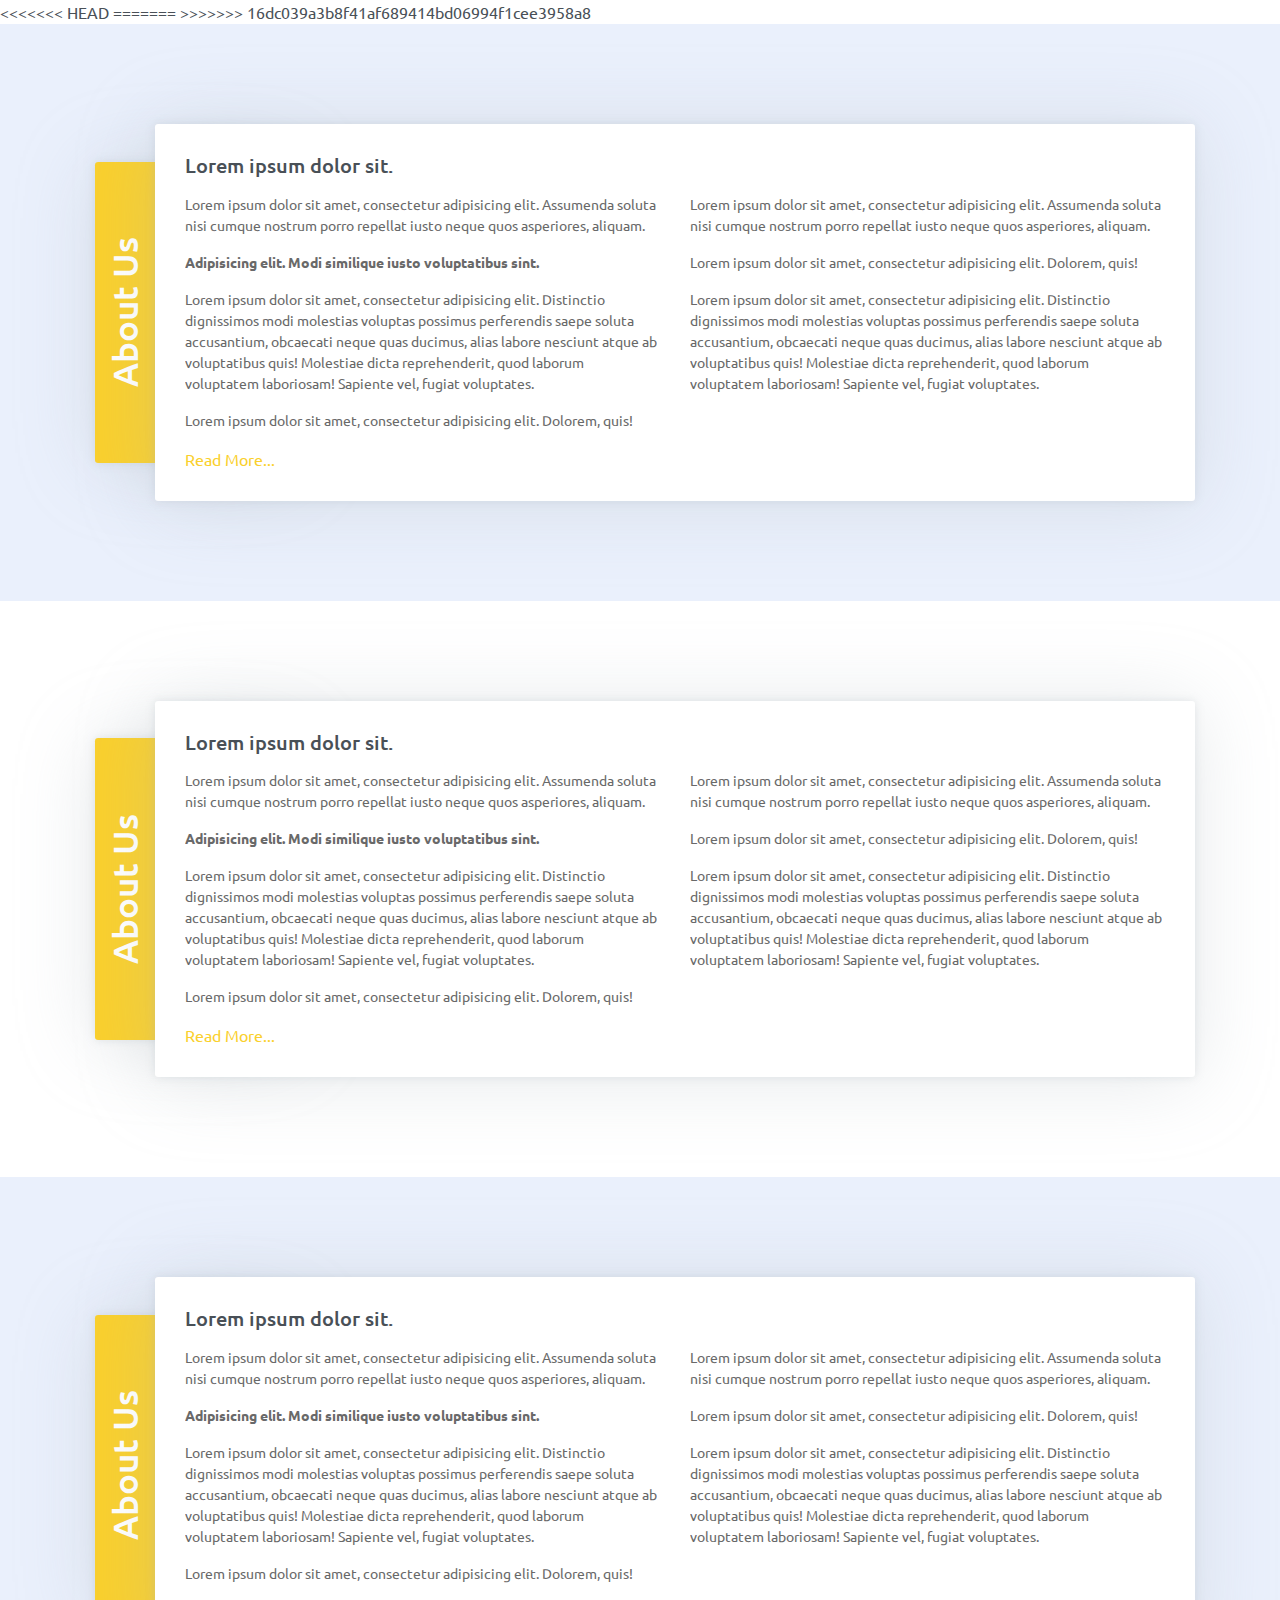
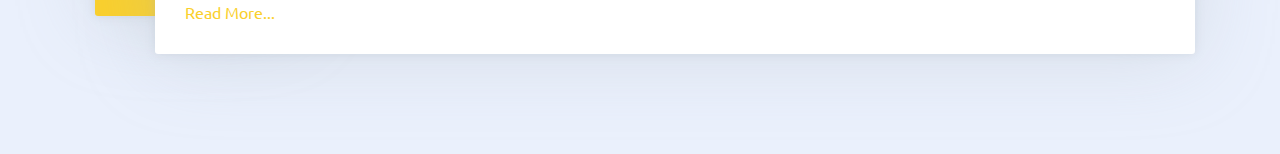
==== commit 9c0327cd: "Add files via upload" ====
--- a/form.html
+++ b/form.html
@@ -1,122 +1,126 @@
-<!DOCTYPE html>
-<html lang="en">
-<head>
-	<meta charset="utf-8">
-    <meta name="viewport" content="width=device-width, initial-scale=1, shrink-to-fit=no">
-    <meta name="description" content="Start your development with Creative Design landing page.">
-    <meta name="author" content="Devcrud">
-    <title>Creative Design | Free Bootstrap 4.3.x template</title>
-
-    <!-- font icons -->
-    <link rel="stylesheet" href="assets/vendors/themify-icons/css/themify-icons.css">
-
-    <!-- Bootstrap + Creative Design main styles -->
-	<link rel="stylesheet" href="assets/css/creative-design.css">
-
-</head>
-<body data-spy="scroll" data-target=".navbar" data-offset="40" id="home">
-    
-    
-    <!-- About Section -->
-    <section id="about">
-        <!-- Container -->
-        <div class="container">
-            <!-- About wrapper -->
-            <div class="about-wrapper">
-                <div class="after"><h1>About Us</h1></div>
-                <div class="content">
-                    <h5 class="title mb-3">Lorem ipsum dolor sit.</h5>
-                    <!-- row -->
-                    <div class="row">
-                        <div class="col">
-                            <p>Lorem ipsum dolor sit amet, consectetur adipisicing elit. Assumenda soluta nisi cumque nostrum porro repellat iusto neque quos asperiores, aliquam.</p>
-                            <p><b>Adipisicing elit. Modi similique  iusto voluptatibus sint.</b></p>                        
-                            <p>Lorem ipsum dolor sit amet, consectetur adipisicing elit. Distinctio dignissimos modi molestias voluptas possimus perferendis saepe soluta accusantium, obcaecati neque quas ducimus, alias labore nesciunt atque ab voluptatibus quis! Molestiae dicta reprehenderit, quod laborum voluptatem laboriosam! Sapiente vel, fugiat voluptates.</p>
-                            <p>Lorem ipsum dolor sit amet, consectetur adipisicing elit. Dolorem, quis!</p>
-                        </div>
-                        <div class="col">
-                            <p>Lorem ipsum dolor sit amet, consectetur adipisicing elit. Assumenda soluta nisi cumque nostrum porro repellat iusto neque quos asperiores, aliquam.</p>
-                            <p>Lorem ipsum dolor sit amet, consectetur adipisicing elit. Dolorem, quis!</p>
-                            <p>Lorem ipsum dolor sit amet, consectetur adipisicing elit. Distinctio dignissimos modi molestias voluptas possimus perferendis saepe soluta accusantium, obcaecati neque quas ducimus, alias labore nesciunt atque ab voluptatibus quis! Molestiae dicta reprehenderit, quod laborum voluptatem laboriosam! Sapiente vel, fugiat voluptates.</p>
-                        </div>
-                    </div><!-- End of Row -->                   
-                    <a href="javascript:void(0)">Read More...</a>
-                </div>
-            </div><!-- End of About Wrapper -->         
-        </div>  <!-- End of Container-->        
-     </section><!--End of Section -->
-
-
-    
-    <!-- About Section -->
-    <section id="about">
-        <!-- Container -->
-        <div class="container">
-            <!-- About wrapper -->
-            <div class="about-wrapper">
-                <div class="after"><h1>About Us</h1></div>
-                <div class="content">
-                    <h5 class="title mb-3">Lorem ipsum dolor sit.</h5>
-                    <!-- row -->
-                    <div class="row">
-                        <div class="col">
-                            <p>Lorem ipsum dolor sit amet, consectetur adipisicing elit. Assumenda soluta nisi cumque nostrum porro repellat iusto neque quos asperiores, aliquam.</p>
-                            <p><b>Adipisicing elit. Modi similique  iusto voluptatibus sint.</b></p>                        
-                            <p>Lorem ipsum dolor sit amet, consectetur adipisicing elit. Distinctio dignissimos modi molestias voluptas possimus perferendis saepe soluta accusantium, obcaecati neque quas ducimus, alias labore nesciunt atque ab voluptatibus quis! Molestiae dicta reprehenderit, quod laborum voluptatem laboriosam! Sapiente vel, fugiat voluptates.</p>
-                            <p>Lorem ipsum dolor sit amet, consectetur adipisicing elit. Dolorem, quis!</p>
-                        </div>
-                        <div class="col">
-                            <p>Lorem ipsum dolor sit amet, consectetur adipisicing elit. Assumenda soluta nisi cumque nostrum porro repellat iusto neque quos asperiores, aliquam.</p>
-                            <p>Lorem ipsum dolor sit amet, consectetur adipisicing elit. Dolorem, quis!</p>
-                            <p>Lorem ipsum dolor sit amet, consectetur adipisicing elit. Distinctio dignissimos modi molestias voluptas possimus perferendis saepe soluta accusantium, obcaecati neque quas ducimus, alias labore nesciunt atque ab voluptatibus quis! Molestiae dicta reprehenderit, quod laborum voluptatem laboriosam! Sapiente vel, fugiat voluptates.</p>
-                        </div>
-                    </div><!-- End of Row -->                   
-                    <a href="javascript:void(0)">Read More...</a>
-                </div>
-            </div><!-- End of About Wrapper -->         
-        </div>  <!-- End of Container-->        
-     </section><!--End of Section -->
- 
-    <!-- About Section -->
-    <section id="about">
-        <!-- Container -->
-        <div class="container">
-            <!-- About wrapper -->
-            <div class="about-wrapper">
-                <div class="after"><h1>About Us</h1></div>
-                <div class="content">
-                    <h5 class="title mb-3">Lorem ipsum dolor sit.</h5>
-                    <!-- row -->
-                    <div class="row">
-                        <div class="col">
-                            <p>Lorem ipsum dolor sit amet, consectetur adipisicing elit. Assumenda soluta nisi cumque nostrum porro repellat iusto neque quos asperiores, aliquam.</p>
-                            <p><b>Adipisicing elit. Modi similique  iusto voluptatibus sint.</b></p>                        
-                            <p>Lorem ipsum dolor sit amet, consectetur adipisicing elit. Distinctio dignissimos modi molestias voluptas possimus perferendis saepe soluta accusantium, obcaecati neque quas ducimus, alias labore nesciunt atque ab voluptatibus quis! Molestiae dicta reprehenderit, quod laborum voluptatem laboriosam! Sapiente vel, fugiat voluptates.</p>
-                            <p>Lorem ipsum dolor sit amet, consectetur adipisicing elit. Dolorem, quis!</p>
-                        </div>
-                        <div class="col">
-                            <p>Lorem ipsum dolor sit amet, consectetur adipisicing elit. Assumenda soluta nisi cumque nostrum porro repellat iusto neque quos asperiores, aliquam.</p>
-                            <p>Lorem ipsum dolor sit amet, consectetur adipisicing elit. Dolorem, quis!</p>
-                            <p>Lorem ipsum dolor sit amet, consectetur adipisicing elit. Distinctio dignissimos modi molestias voluptas possimus perferendis saepe soluta accusantium, obcaecati neque quas ducimus, alias labore nesciunt atque ab voluptatibus quis! Molestiae dicta reprehenderit, quod laborum voluptatem laboriosam! Sapiente vel, fugiat voluptates.</p>
-                        </div>
-                    </div><!-- End of Row -->                   
-                    <a href="javascript:void(0)">Read More...</a>
-                </div>
-            </div><!-- End of About Wrapper -->         
-        </div>  <!-- End of Container-->        
-     </section><!--End of Section -->
-
-    </section><!-- End of Section -->
-
-    <!-- core  -->
-    <script src="assets/vendors/jquery/jquery-3.4.1.js"></script>
-    <script src="assets/vendors/bootstrap/bootstrap.bundle.js"></script>
-
-    <!-- bootstrap affix -->
-    <script src="assets/vendors/bootstrap/bootstrap.affix.js"></script>
-
-    <!-- Creative Design js -->
-    <script src="assets/js/creative-design.js"></script>
-
-</body>
-</html>
+<!DOCTYPE html>
+<html lang="en">
+<head>
+	<meta charset="utf-8">
+    <meta name="viewport" content="width=device-width, initial-scale=1, shrink-to-fit=no">
+    <meta name="description" content="Start your development with Creative Design landing page.">
+    <meta name="author" content="Devcrud">
+    <title>Creative Design | Free Bootstrap 4.3.x template</title>
+
+    <!-- font icons -->
+    <link rel="stylesheet" href="assets/vendors/themify-icons/css/themify-icons.css">
+
+    <!-- Bootstrap + Creative Design main styles -->
+<<<<<<< HEAD
+	<link rel="stylesheet" href="creative.css">
+=======
+	<link rel="stylesheet" href="assets/css/creative-design.css">
+>>>>>>> 16dc039a3b8f41af689414bd06994f1cee3958a8
+
+</head>
+<body data-spy="scroll" data-target=".navbar" data-offset="40" id="home">
+    
+    
+    <!-- About Section -->
+    <section id="about">
+        <!-- Container -->
+        <div class="container">
+            <!-- About wrapper -->
+            <div class="about-wrapper">
+                <div class="after"><h1>About Us</h1></div>
+                <div class="content">
+                    <h5 class="title mb-3">Lorem ipsum dolor sit.</h5>
+                    <!-- row -->
+                    <div class="row">
+                        <div class="col">
+                            <p>Lorem ipsum dolor sit amet, consectetur adipisicing elit. Assumenda soluta nisi cumque nostrum porro repellat iusto neque quos asperiores, aliquam.</p>
+                            <p><b>Adipisicing elit. Modi similique  iusto voluptatibus sint.</b></p>                        
+                            <p>Lorem ipsum dolor sit amet, consectetur adipisicing elit. Distinctio dignissimos modi molestias voluptas possimus perferendis saepe soluta accusantium, obcaecati neque quas ducimus, alias labore nesciunt atque ab voluptatibus quis! Molestiae dicta reprehenderit, quod laborum voluptatem laboriosam! Sapiente vel, fugiat voluptates.</p>
+                            <p>Lorem ipsum dolor sit amet, consectetur adipisicing elit. Dolorem, quis!</p>
+                        </div>
+                        <div class="col">
+                            <p>Lorem ipsum dolor sit amet, consectetur adipisicing elit. Assumenda soluta nisi cumque nostrum porro repellat iusto neque quos asperiores, aliquam.</p>
+                            <p>Lorem ipsum dolor sit amet, consectetur adipisicing elit. Dolorem, quis!</p>
+                            <p>Lorem ipsum dolor sit amet, consectetur adipisicing elit. Distinctio dignissimos modi molestias voluptas possimus perferendis saepe soluta accusantium, obcaecati neque quas ducimus, alias labore nesciunt atque ab voluptatibus quis! Molestiae dicta reprehenderit, quod laborum voluptatem laboriosam! Sapiente vel, fugiat voluptates.</p>
+                        </div>
+                    </div><!-- End of Row -->                   
+                    <a href="javascript:void(0)">Read More...</a>
+                </div>
+            </div><!-- End of About Wrapper -->         
+        </div>  <!-- End of Container-->        
+     </section><!--End of Section -->
+
+
+    
+    <!-- About Section -->
+    <section id="about">
+        <!-- Container -->
+        <div class="container">
+            <!-- About wrapper -->
+            <div class="about-wrapper">
+                <div class="after"><h1>About Us</h1></div>
+                <div class="content">
+                    <h5 class="title mb-3">Lorem ipsum dolor sit.</h5>
+                    <!-- row -->
+                    <div class="row">
+                        <div class="col">
+                            <p>Lorem ipsum dolor sit amet, consectetur adipisicing elit. Assumenda soluta nisi cumque nostrum porro repellat iusto neque quos asperiores, aliquam.</p>
+                            <p><b>Adipisicing elit. Modi similique  iusto voluptatibus sint.</b></p>                        
+                            <p>Lorem ipsum dolor sit amet, consectetur adipisicing elit. Distinctio dignissimos modi molestias voluptas possimus perferendis saepe soluta accusantium, obcaecati neque quas ducimus, alias labore nesciunt atque ab voluptatibus quis! Molestiae dicta reprehenderit, quod laborum voluptatem laboriosam! Sapiente vel, fugiat voluptates.</p>
+                            <p>Lorem ipsum dolor sit amet, consectetur adipisicing elit. Dolorem, quis!</p>
+                        </div>
+                        <div class="col">
+                            <p>Lorem ipsum dolor sit amet, consectetur adipisicing elit. Assumenda soluta nisi cumque nostrum porro repellat iusto neque quos asperiores, aliquam.</p>
+                            <p>Lorem ipsum dolor sit amet, consectetur adipisicing elit. Dolorem, quis!</p>
+                            <p>Lorem ipsum dolor sit amet, consectetur adipisicing elit. Distinctio dignissimos modi molestias voluptas possimus perferendis saepe soluta accusantium, obcaecati neque quas ducimus, alias labore nesciunt atque ab voluptatibus quis! Molestiae dicta reprehenderit, quod laborum voluptatem laboriosam! Sapiente vel, fugiat voluptates.</p>
+                        </div>
+                    </div><!-- End of Row -->                   
+                    <a href="javascript:void(0)">Read More...</a>
+                </div>
+            </div><!-- End of About Wrapper -->         
+        </div>  <!-- End of Container-->        
+     </section><!--End of Section -->
+ 
+    <!-- About Section -->
+    <section id="about">
+        <!-- Container -->
+        <div class="container">
+            <!-- About wrapper -->
+            <div class="about-wrapper">
+                <div class="after"><h1>About Us</h1></div>
+                <div class="content">
+                    <h5 class="title mb-3">Lorem ipsum dolor sit.</h5>
+                    <!-- row -->
+                    <div class="row">
+                        <div class="col">
+                            <p>Lorem ipsum dolor sit amet, consectetur adipisicing elit. Assumenda soluta nisi cumque nostrum porro repellat iusto neque quos asperiores, aliquam.</p>
+                            <p><b>Adipisicing elit. Modi similique  iusto voluptatibus sint.</b></p>                        
+                            <p>Lorem ipsum dolor sit amet, consectetur adipisicing elit. Distinctio dignissimos modi molestias voluptas possimus perferendis saepe soluta accusantium, obcaecati neque quas ducimus, alias labore nesciunt atque ab voluptatibus quis! Molestiae dicta reprehenderit, quod laborum voluptatem laboriosam! Sapiente vel, fugiat voluptates.</p>
+                            <p>Lorem ipsum dolor sit amet, consectetur adipisicing elit. Dolorem, quis!</p>
+                        </div>
+                        <div class="col">
+                            <p>Lorem ipsum dolor sit amet, consectetur adipisicing elit. Assumenda soluta nisi cumque nostrum porro repellat iusto neque quos asperiores, aliquam.</p>
+                            <p>Lorem ipsum dolor sit amet, consectetur adipisicing elit. Dolorem, quis!</p>
+                            <p>Lorem ipsum dolor sit amet, consectetur adipisicing elit. Distinctio dignissimos modi molestias voluptas possimus perferendis saepe soluta accusantium, obcaecati neque quas ducimus, alias labore nesciunt atque ab voluptatibus quis! Molestiae dicta reprehenderit, quod laborum voluptatem laboriosam! Sapiente vel, fugiat voluptates.</p>
+                        </div>
+                    </div><!-- End of Row -->                   
+                    <a href="javascript:void(0)">Read More...</a>
+                </div>
+            </div><!-- End of About Wrapper -->         
+        </div>  <!-- End of Container-->        
+     </section><!--End of Section -->
+
+    </section><!-- End of Section -->
+
+    <!-- core  -->
+    <script src="assets/vendors/jquery/jquery-3.4.1.js"></script>
+    <script src="assets/vendors/bootstrap/bootstrap.bundle.js"></script>
+
+    <!-- bootstrap affix -->
+    <script src="assets/vendors/bootstrap/bootstrap.affix.js"></script>
+
+    <!-- Creative Design js -->
+    <script src="assets/js/creative-design.js"></script>
+
+</body>
+</html>
--- a/creative.css
+++ b/creative.css
@@ -0,0 +1,11491 @@
+@charset "UTF-8";
+/*!
+=========================================================
+* Creative Design Landing page V 1.0
+=========================================================
+
+* Copyright: 2019 DevCRUD (https://devcrud.com)
+* Licensed: (https://devcrud.com/licenses)
+* Coded by www.devcrud.com
+
+=========================================================
+
+* The above copyright notice and this permission notice shall be included in all copies or substantial portions of the Software.
+*/
+@import url("https://fonts.googleapis.com/css?family=Ubuntu:300,300i,400,400i,500,500i,700,700i&display=swap");
+:root {
+  --blue: #79A9F5;
+  --indigo: #C45F90;
+  --purple: #A16AE8;
+  --pink: #FC8BC0;
+  --red: #F85C70;
+  --orange: #FF8882;
+  --yellow: #FAD02C;
+  --green: #A3C14A;
+  --teal: #20c997;
+  --cyan: #47D8E0;
+  --white: #fff;
+  --gray: #6c757d;
+  --gray-dark: #343a40;
+  --primary: #FAD02C;
+  --secondary: #6c757d;
+  --success: #A3C14A;
+  --info: #47D8E0;
+  --warning: #FF8882;
+  --danger: #F85C70;
+  --light: #f8f9fa;
+  --dark: #343a40;
+  --breakpoint-xs: 0;
+  --breakpoint-sm: 576px;
+  --breakpoint-md: 768px;
+  --breakpoint-lg: 992px;
+  --breakpoint-xl: 1200px;
+  --font-family-sans-serif: "Ubuntu", sans-serif;
+  --font-family-monospace: SFMono-Regular, Menlo, Monaco, Consolas, "Liberation Mono", "Courier New", monospace;
+}
+
+*,
+*::before,
+*::after {
+  box-sizing: border-box;
+}
+
+html {
+  font-family: sans-serif;
+  line-height: 1.15;
+  -webkit-text-size-adjust: 100%;
+  -webkit-tap-highlight-color: rgba(0, 0, 0, 0);
+}
+
+article, aside, figcaption, figure, footer, header, hgroup, main, nav, section {
+  display: block;
+}
+
+body {
+  margin: 0;
+  font-family: "Ubuntu", sans-serif;
+  font-size: 1rem;
+  font-weight: 400;
+  line-height: 1.5;
+  color: #495057;
+  text-align: left;
+  background-color: #fff;
+}
+
+[tabindex="-1"]:focus {
+  outline: 0 !important;
+}
+
+hr {
+  box-sizing: content-box;
+  height: 0;
+  overflow: visible;
+}
+
+h1, h2, h3, h4, h5, h6 {
+  margin-top: 0;
+  margin-bottom: 0.5rem;
+}
+
+p {
+  margin-top: 0;
+  margin-bottom: 1rem;
+}
+
+abbr[title],
+abbr[data-original-title] {
+  text-decoration: underline;
+  -webkit-text-decoration: underline dotted;
+          text-decoration: underline dotted;
+  cursor: help;
+  border-bottom: 0;
+  -webkit-text-decoration-skip-ink: none;
+          text-decoration-skip-ink: none;
+}
+
+address {
+  margin-bottom: 1rem;
+  font-style: normal;
+  line-height: inherit;
+}
+
+ol,
+ul,
+dl {
+  margin-top: 0;
+  margin-bottom: 1rem;
+}
+
+ol ol,
+ul ul,
+ol ul,
+ul ol {
+  margin-bottom: 0;
+}
+
+dt {
+  font-weight: 700;
+}
+
+dd {
+  margin-bottom: .5rem;
+  margin-left: 0;
+}
+
+blockquote {
+  margin: 0 0 1rem;
+}
+
+b,
+strong {
+  font-weight: bolder;
+}
+
+small {
+  font-size: 80%;
+}
+
+sub,
+sup {
+  position: relative;
+  font-size: 75%;
+  line-height: 0;
+  vertical-align: baseline;
+}
+
+sub {
+  bottom: -.25em;
+}
+
+sup {
+  top: -.5em;
+}
+
+a {
+  color: #FAD02C;
+  text-decoration: none;
+  background-color: transparent;
+}
+
+a:hover {
+  color: #d4aa05;
+  text-decoration: none;
+}
+
+a:not([href]):not([tabindex]) {
+  color: inherit;
+  text-decoration: none;
+}
+
+a:not([href]):not([tabindex]):hover, a:not([href]):not([tabindex]):focus {
+  color: inherit;
+  text-decoration: none;
+}
+
+a:not([href]):not([tabindex]):focus {
+  outline: 0;
+}
+
+pre,
+code,
+kbd,
+samp {
+  font-family: SFMono-Regular, Menlo, Monaco, Consolas, "Liberation Mono", "Courier New", monospace;
+  font-size: 1em;
+}
+
+pre {
+  margin-top: 0;
+  margin-bottom: 1rem;
+  overflow: auto;
+}
+
+figure {
+  margin: 0 0 1rem;
+}
+
+img {
+  vertical-align: middle;
+  border-style: none;
+}
+
+svg {
+  overflow: hidden;
+  vertical-align: middle;
+}
+
+table {
+  border-collapse: collapse;
+}
+
+caption {
+  padding-top: 0.75rem;
+  padding-bottom: 0.75rem;
+  color: #adb5bd;
+  text-align: left;
+  caption-side: bottom;
+}
+
+th {
+  text-align: inherit;
+}
+
+label {
+  display: inline-block;
+  margin-bottom: 0.5rem;
+}
+
+button {
+  border-radius: 0;
+}
+
+button:focus {
+  outline: 1px dotted;
+  outline: 5px auto -webkit-focus-ring-color;
+}
+
+input,
+button,
+select,
+optgroup,
+textarea {
+  margin: 0;
+  font-family: inherit;
+  font-size: inherit;
+  line-height: inherit;
+}
+
+button,
+input {
+  overflow: visible;
+}
+
+button,
+select {
+  text-transform: none;
+}
+
+select {
+  word-wrap: normal;
+}
+
+button,
+[type="button"],
+[type="reset"],
+[type="submit"] {
+  -webkit-appearance: button;
+}
+
+button:not(:disabled),
+[type="button"]:not(:disabled),
+[type="reset"]:not(:disabled),
+[type="submit"]:not(:disabled) {
+  cursor: pointer;
+}
+
+button::-moz-focus-inner,
+[type="button"]::-moz-focus-inner,
+[type="reset"]::-moz-focus-inner,
+[type="submit"]::-moz-focus-inner {
+  padding: 0;
+  border-style: none;
+}
+
+input[type="radio"],
+input[type="checkbox"] {
+  box-sizing: border-box;
+  padding: 0;
+}
+
+input[type="date"],
+input[type="time"],
+input[type="datetime-local"],
+input[type="month"] {
+  -webkit-appearance: listbox;
+}
+
+textarea {
+  overflow: auto;
+  resize: vertical;
+}
+
+fieldset {
+  min-width: 0;
+  padding: 0;
+  margin: 0;
+  border: 0;
+}
+
+legend {
+  display: block;
+  width: 100%;
+  max-width: 100%;
+  padding: 0;
+  margin-bottom: .5rem;
+  font-size: 1.5rem;
+  line-height: inherit;
+  color: inherit;
+  white-space: normal;
+}
+
+progress {
+  vertical-align: baseline;
+}
+
+[type="number"]::-webkit-inner-spin-button,
+[type="number"]::-webkit-outer-spin-button {
+  height: auto;
+}
+
+[type="search"] {
+  outline-offset: -2px;
+  -webkit-appearance: none;
+}
+
+[type="search"]::-webkit-search-decoration {
+  -webkit-appearance: none;
+}
+
+::-webkit-file-upload-button {
+  font: inherit;
+  -webkit-appearance: button;
+}
+
+output {
+  display: inline-block;
+}
+
+summary {
+  display: list-item;
+  cursor: pointer;
+}
+
+template {
+  display: none;
+}
+
+[hidden] {
+  display: none !important;
+}
+
+h1, h2, h3, h4, h5, h6,
+.h1, .h2, .h3, .h4, .h5, .h6 {
+  margin-bottom: 0.5rem;
+  font-weight: 500;
+  line-height: 1.2;
+}
+
+h1, .h1 {
+  font-size: 3rem;
+}
+
+h2, .h2 {
+  font-size: 2.5rem;
+}
+
+h3, .h3 {
+  font-size: 1.85rem;
+}
+
+h4, .h4 {
+  font-size: 1.6rem;
+}
+
+h5, .h5 {
+  font-size: 1.3rem;
+}
+
+h6, .h6 {
+  font-size: 1rem;
+}
+
+.lead {
+  font-size: 1.25rem;
+  font-weight: 300;
+}
+
+.display-1 {
+  font-size: 6rem;
+  font-weight: 300;
+  line-height: 1.2;
+}
+
+.display-2 {
+  font-size: 5.5rem;
+  font-weight: 300;
+  line-height: 1.2;
+}
+
+.display-3 {
+  font-size: 4.5rem;
+  font-weight: 300;
+  line-height: 1.2;
+}
+
+.display-4 {
+  font-size: 3.5rem;
+  font-weight: 300;
+  line-height: 1.2;
+}
+
+hr {
+  margin-top: 1rem;
+  margin-bottom: 1rem;
+  border: 0;
+  border-top: 1px solid rgba(255, 255, 255, 0.1);
+}
+
+small,
+.small {
+  font-size: 80%;
+  font-weight: 400;
+}
+
+mark,
+.mark {
+  padding: 0.2em;
+  background-color: #fcf8e3;
+}
+
+.list-unstyled {
+  padding-left: 0;
+  list-style: none;
+}
+
+.list-inline {
+  padding-left: 0;
+  list-style: none;
+}
+
+.list-inline-item {
+  display: inline-block;
+}
+
+.list-inline-item:not(:last-child) {
+  margin-right: 0.5rem;
+}
+
+.initialism {
+  font-size: 90%;
+  text-transform: uppercase;
+}
+
+.blockquote {
+  margin-bottom: 1rem;
+  font-size: 1.25rem;
+}
+
+.blockquote-footer {
+  display: block;
+  font-size: 80%;
+  color: #6c757d;
+}
+
+.blockquote-footer::before {
+  content: "\2014\00A0";
+}
+
+.img-fluid {
+  max-width: 100%;
+  height: auto;
+}
+
+.img-thumbnail {
+  padding: 0.25rem;
+  background-color: #fff;
+  border: 1px solid #dee2e6;
+  border-radius: 0.2rem;
+  max-width: 100%;
+  height: auto;
+}
+
+.figure {
+  display: inline-block;
+}
+
+.figure-img {
+  margin-bottom: 0.5rem;
+  line-height: 1;
+}
+
+.figure-caption {
+  font-size: 90%;
+  color: #6c757d;
+}
+
+code {
+  font-size: 87.5%;
+  color: #FC8BC0;
+  word-break: break-word;
+}
+
+a > code {
+  color: inherit;
+}
+
+kbd {
+  padding: 0.2rem 0.4rem;
+  font-size: 87.5%;
+  color: #fff;
+  background-color: #212529;
+  border-radius: 0.1rem;
+}
+
+kbd kbd {
+  padding: 0;
+  font-size: 100%;
+  font-weight: 700;
+}
+
+pre {
+  display: block;
+  font-size: 87.5%;
+  color: #fbdb5e;
+}
+
+pre code {
+  font-size: inherit;
+  color: inherit;
+  word-break: normal;
+}
+
+.pre-scrollable {
+  max-height: 300px;
+  overflow-y: scroll;
+}
+
+.container {
+  width: 100%;
+  padding-right: 15px;
+  padding-left: 15px;
+  margin-right: auto;
+  margin-left: auto;
+}
+
+@media (min-width: 576px) {
+  .container {
+    max-width: 540px;
+  }
+}
+
+@media (min-width: 768px) {
+  .container {
+    max-width: 720px;
+  }
+}
+
+@media (min-width: 992px) {
+  .container {
+    max-width: 960px;
+  }
+}
+
+@media (min-width: 1200px) {
+  .container {
+    max-width: 1140px;
+  }
+}
+
+.container-fluid {
+  width: 100%;
+  padding-right: 15px;
+  padding-left: 15px;
+  margin-right: auto;
+  margin-left: auto;
+}
+
+.row {
+  display: -webkit-box;
+  display: -webkit-flex;
+  display: -ms-flexbox;
+  display: flex;
+  -webkit-flex-wrap: wrap;
+      -ms-flex-wrap: wrap;
+          flex-wrap: wrap;
+  margin-right: -15px;
+  margin-left: -15px;
+}
+
+.no-gutters {
+  margin-right: 0;
+  margin-left: 0;
+}
+
+.no-gutters > .col,
+.no-gutters > [class*="col-"] {
+  padding-right: 0;
+  padding-left: 0;
+}
+
+.col-1, .col-2, .col-3, .col-4, .col-5, .col-6, .col-7, .col-8, .col-9, .col-10, .col-11, .col-12, .col,
+.col-auto, .col-sm-1, .col-sm-2, .col-sm-3, .col-sm-4, .col-sm-5, .col-sm-6, .col-sm-7, .col-sm-8, .col-sm-9, .col-sm-10, .col-sm-11, .col-sm-12, .col-sm,
+.col-sm-auto, .col-md-1, .col-md-2, .col-md-3, .col-md-4, .col-md-5, .col-md-6, .col-md-7, .col-md-8, .col-md-9, .col-md-10, .col-md-11, .col-md-12, .col-md,
+.col-md-auto, .col-lg-1, .col-lg-2, .col-lg-3, .col-lg-4, .col-lg-5, .col-lg-6, .col-lg-7, .col-lg-8, .col-lg-9, .col-lg-10, .col-lg-11, .col-lg-12, .col-lg,
+.col-lg-auto, .col-xl-1, .col-xl-2, .col-xl-3, .col-xl-4, .col-xl-5, .col-xl-6, .col-xl-7, .col-xl-8, .col-xl-9, .col-xl-10, .col-xl-11, .col-xl-12, .col-xl,
+.col-xl-auto {
+  position: relative;
+  width: 100%;
+  padding-right: 15px;
+  padding-left: 15px;
+}
+
+.col {
+  -webkit-flex-basis: 0;
+      -ms-flex-preferred-size: 0;
+          flex-basis: 0;
+  -webkit-box-flex: 1;
+  -webkit-flex-grow: 1;
+      -ms-flex-positive: 1;
+          flex-grow: 1;
+  max-width: 100%;
+}
+
+.col-auto {
+  -webkit-box-flex: 0;
+  -webkit-flex: 0 0 auto;
+      -ms-flex: 0 0 auto;
+          flex: 0 0 auto;
+  width: auto;
+  max-width: 100%;
+}
+
+.col-1 {
+  -webkit-box-flex: 0;
+  -webkit-flex: 0 0 8.33333%;
+      -ms-flex: 0 0 8.33333%;
+          flex: 0 0 8.33333%;
+  max-width: 8.33333%;
+}
+
+.col-2 {
+  -webkit-box-flex: 0;
+  -webkit-flex: 0 0 16.66667%;
+      -ms-flex: 0 0 16.66667%;
+          flex: 0 0 16.66667%;
+  max-width: 16.66667%;
+}
+
+.col-3 {
+  -webkit-box-flex: 0;
+  -webkit-flex: 0 0 25%;
+      -ms-flex: 0 0 25%;
+          flex: 0 0 25%;
+  max-width: 25%;
+}
+
+.col-4 {
+  -webkit-box-flex: 0;
+  -webkit-flex: 0 0 33.33333%;
+      -ms-flex: 0 0 33.33333%;
+          flex: 0 0 33.33333%;
+  max-width: 33.33333%;
+}
+
+.col-5 {
+  -webkit-box-flex: 0;
+  -webkit-flex: 0 0 41.66667%;
+      -ms-flex: 0 0 41.66667%;
+          flex: 0 0 41.66667%;
+  max-width: 41.66667%;
+}
+
+.col-6 {
+  -webkit-box-flex: 0;
+  -webkit-flex: 0 0 50%;
+      -ms-flex: 0 0 50%;
+          flex: 0 0 50%;
+  max-width: 50%;
+}
+
+.col-7 {
+  -webkit-box-flex: 0;
+  -webkit-flex: 0 0 58.33333%;
+      -ms-flex: 0 0 58.33333%;
+          flex: 0 0 58.33333%;
+  max-width: 58.33333%;
+}
+
+.col-8 {
+  -webkit-box-flex: 0;
+  -webkit-flex: 0 0 66.66667%;
+      -ms-flex: 0 0 66.66667%;
+          flex: 0 0 66.66667%;
+  max-width: 66.66667%;
+}
+
+.col-9 {
+  -webkit-box-flex: 0;
+  -webkit-flex: 0 0 75%;
+      -ms-flex: 0 0 75%;
+          flex: 0 0 75%;
+  max-width: 75%;
+}
+
+.col-10 {
+  -webkit-box-flex: 0;
+  -webkit-flex: 0 0 83.33333%;
+      -ms-flex: 0 0 83.33333%;
+          flex: 0 0 83.33333%;
+  max-width: 83.33333%;
+}
+
+.col-11 {
+  -webkit-box-flex: 0;
+  -webkit-flex: 0 0 91.66667%;
+      -ms-flex: 0 0 91.66667%;
+          flex: 0 0 91.66667%;
+  max-width: 91.66667%;
+}
+
+.col-12 {
+  -webkit-box-flex: 0;
+  -webkit-flex: 0 0 100%;
+      -ms-flex: 0 0 100%;
+          flex: 0 0 100%;
+  max-width: 100%;
+}
+
+.order-first {
+  -webkit-box-ordinal-group: 0;
+  -webkit-order: -1;
+      -ms-flex-order: -1;
+          order: -1;
+}
+
+.order-last {
+  -webkit-box-ordinal-group: 14;
+  -webkit-order: 13;
+      -ms-flex-order: 13;
+          order: 13;
+}
+
+.order-0 {
+  -webkit-box-ordinal-group: 1;
+  -webkit-order: 0;
+      -ms-flex-order: 0;
+          order: 0;
+}
+
+.order-1 {
+  -webkit-box-ordinal-group: 2;
+  -webkit-order: 1;
+      -ms-flex-order: 1;
+          order: 1;
+}
+
+.order-2 {
+  -webkit-box-ordinal-group: 3;
+  -webkit-order: 2;
+      -ms-flex-order: 2;
+          order: 2;
+}
+
+.order-3 {
+  -webkit-box-ordinal-group: 4;
+  -webkit-order: 3;
+      -ms-flex-order: 3;
+          order: 3;
+}
+
+.order-4 {
+  -webkit-box-ordinal-group: 5;
+  -webkit-order: 4;
+      -ms-flex-order: 4;
+          order: 4;
+}
+
+.order-5 {
+  -webkit-box-ordinal-group: 6;
+  -webkit-order: 5;
+      -ms-flex-order: 5;
+          order: 5;
+}
+
+.order-6 {
+  -webkit-box-ordinal-group: 7;
+  -webkit-order: 6;
+      -ms-flex-order: 6;
+          order: 6;
+}
+
+.order-7 {
+  -webkit-box-ordinal-group: 8;
+  -webkit-order: 7;
+      -ms-flex-order: 7;
+          order: 7;
+}
+
+.order-8 {
+  -webkit-box-ordinal-group: 9;
+  -webkit-order: 8;
+      -ms-flex-order: 8;
+          order: 8;
+}
+
+.order-9 {
+  -webkit-box-ordinal-group: 10;
+  -webkit-order: 9;
+      -ms-flex-order: 9;
+          order: 9;
+}
+
+.order-10 {
+  -webkit-box-ordinal-group: 11;
+  -webkit-order: 10;
+      -ms-flex-order: 10;
+          order: 10;
+}
+
+.order-11 {
+  -webkit-box-ordinal-group: 12;
+  -webkit-order: 11;
+      -ms-flex-order: 11;
+          order: 11;
+}
+
+.order-12 {
+  -webkit-box-ordinal-group: 13;
+  -webkit-order: 12;
+      -ms-flex-order: 12;
+          order: 12;
+}
+
+.offset-1 {
+  margin-left: 8.33333%;
+}
+
+.offset-2 {
+  margin-left: 16.66667%;
+}
+
+.offset-3 {
+  margin-left: 25%;
+}
+
+.offset-4 {
+  margin-left: 33.33333%;
+}
+
+.offset-5 {
+  margin-left: 41.66667%;
+}
+
+.offset-6 {
+  margin-left: 50%;
+}
+
+.offset-7 {
+  margin-left: 58.33333%;
+}
+
+.offset-8 {
+  margin-left: 66.66667%;
+}
+
+.offset-9 {
+  margin-left: 75%;
+}
+
+.offset-10 {
+  margin-left: 83.33333%;
+}
+
+.offset-11 {
+  margin-left: 91.66667%;
+}
+
+@media (min-width: 576px) {
+  .col-sm {
+    -webkit-flex-basis: 0;
+        -ms-flex-preferred-size: 0;
+            flex-basis: 0;
+    -webkit-box-flex: 1;
+    -webkit-flex-grow: 1;
+        -ms-flex-positive: 1;
+            flex-grow: 1;
+    max-width: 100%;
+  }
+  .col-sm-auto {
+    -webkit-box-flex: 0;
+    -webkit-flex: 0 0 auto;
+        -ms-flex: 0 0 auto;
+            flex: 0 0 auto;
+    width: auto;
+    max-width: 100%;
+  }
+  .col-sm-1 {
+    -webkit-box-flex: 0;
+    -webkit-flex: 0 0 8.33333%;
+        -ms-flex: 0 0 8.33333%;
+            flex: 0 0 8.33333%;
+    max-width: 8.33333%;
+  }
+  .col-sm-2 {
+    -webkit-box-flex: 0;
+    -webkit-flex: 0 0 16.66667%;
+        -ms-flex: 0 0 16.66667%;
+            flex: 0 0 16.66667%;
+    max-width: 16.66667%;
+  }
+  .col-sm-3 {
+    -webkit-box-flex: 0;
+    -webkit-flex: 0 0 25%;
+        -ms-flex: 0 0 25%;
+            flex: 0 0 25%;
+    max-width: 25%;
+  }
+  .col-sm-4 {
+    -webkit-box-flex: 0;
+    -webkit-flex: 0 0 33.33333%;
+        -ms-flex: 0 0 33.33333%;
+            flex: 0 0 33.33333%;
+    max-width: 33.33333%;
+  }
+  .col-sm-5 {
+    -webkit-box-flex: 0;
+    -webkit-flex: 0 0 41.66667%;
+        -ms-flex: 0 0 41.66667%;
+            flex: 0 0 41.66667%;
+    max-width: 41.66667%;
+  }
+  .col-sm-6 {
+    -webkit-box-flex: 0;
+    -webkit-flex: 0 0 50%;
+        -ms-flex: 0 0 50%;
+            flex: 0 0 50%;
+    max-width: 50%;
+  }
+  .col-sm-7 {
+    -webkit-box-flex: 0;
+    -webkit-flex: 0 0 58.33333%;
+        -ms-flex: 0 0 58.33333%;
+            flex: 0 0 58.33333%;
+    max-width: 58.33333%;
+  }
+  .col-sm-8 {
+    -webkit-box-flex: 0;
+    -webkit-flex: 0 0 66.66667%;
+        -ms-flex: 0 0 66.66667%;
+            flex: 0 0 66.66667%;
+    max-width: 66.66667%;
+  }
+  .col-sm-9 {
+    -webkit-box-flex: 0;
+    -webkit-flex: 0 0 75%;
+        -ms-flex: 0 0 75%;
+            flex: 0 0 75%;
+    max-width: 75%;
+  }
+  .col-sm-10 {
+    -webkit-box-flex: 0;
+    -webkit-flex: 0 0 83.33333%;
+        -ms-flex: 0 0 83.33333%;
+            flex: 0 0 83.33333%;
+    max-width: 83.33333%;
+  }
+  .col-sm-11 {
+    -webkit-box-flex: 0;
+    -webkit-flex: 0 0 91.66667%;
+        -ms-flex: 0 0 91.66667%;
+            flex: 0 0 91.66667%;
+    max-width: 91.66667%;
+  }
+  .col-sm-12 {
+    -webkit-box-flex: 0;
+    -webkit-flex: 0 0 100%;
+        -ms-flex: 0 0 100%;
+            flex: 0 0 100%;
+    max-width: 100%;
+  }
+  .order-sm-first {
+    -webkit-box-ordinal-group: 0;
+    -webkit-order: -1;
+        -ms-flex-order: -1;
+            order: -1;
+  }
+  .order-sm-last {
+    -webkit-box-ordinal-group: 14;
+    -webkit-order: 13;
+        -ms-flex-order: 13;
+            order: 13;
+  }
+  .order-sm-0 {
+    -webkit-box-ordinal-group: 1;
+    -webkit-order: 0;
+        -ms-flex-order: 0;
+            order: 0;
+  }
+  .order-sm-1 {
+    -webkit-box-ordinal-group: 2;
+    -webkit-order: 1;
+        -ms-flex-order: 1;
+            order: 1;
+  }
+  .order-sm-2 {
+    -webkit-box-ordinal-group: 3;
+    -webkit-order: 2;
+        -ms-flex-order: 2;
+            order: 2;
+  }
+  .order-sm-3 {
+    -webkit-box-ordinal-group: 4;
+    -webkit-order: 3;
+        -ms-flex-order: 3;
+            order: 3;
+  }
+  .order-sm-4 {
+    -webkit-box-ordinal-group: 5;
+    -webkit-order: 4;
+        -ms-flex-order: 4;
+            order: 4;
+  }
+  .order-sm-5 {
+    -webkit-box-ordinal-group: 6;
+    -webkit-order: 5;
+        -ms-flex-order: 5;
+            order: 5;
+  }
+  .order-sm-6 {
+    -webkit-box-ordinal-group: 7;
+    -webkit-order: 6;
+        -ms-flex-order: 6;
+            order: 6;
+  }
+  .order-sm-7 {
+    -webkit-box-ordinal-group: 8;
+    -webkit-order: 7;
+        -ms-flex-order: 7;
+            order: 7;
+  }
+  .order-sm-8 {
+    -webkit-box-ordinal-group: 9;
+    -webkit-order: 8;
+        -ms-flex-order: 8;
+            order: 8;
+  }
+  .order-sm-9 {
+    -webkit-box-ordinal-group: 10;
+    -webkit-order: 9;
+        -ms-flex-order: 9;
+            order: 9;
+  }
+  .order-sm-10 {
+    -webkit-box-ordinal-group: 11;
+    -webkit-order: 10;
+        -ms-flex-order: 10;
+            order: 10;
+  }
+  .order-sm-11 {
+    -webkit-box-ordinal-group: 12;
+    -webkit-order: 11;
+        -ms-flex-order: 11;
+            order: 11;
+  }
+  .order-sm-12 {
+    -webkit-box-ordinal-group: 13;
+    -webkit-order: 12;
+        -ms-flex-order: 12;
+            order: 12;
+  }
+  .offset-sm-0 {
+    margin-left: 0;
+  }
+  .offset-sm-1 {
+    margin-left: 8.33333%;
+  }
+  .offset-sm-2 {
+    margin-left: 16.66667%;
+  }
+  .offset-sm-3 {
+    margin-left: 25%;
+  }
+  .offset-sm-4 {
+    margin-left: 33.33333%;
+  }
+  .offset-sm-5 {
+    margin-left: 41.66667%;
+  }
+  .offset-sm-6 {
+    margin-left: 50%;
+  }
+  .offset-sm-7 {
+    margin-left: 58.33333%;
+  }
+  .offset-sm-8 {
+    margin-left: 66.66667%;
+  }
+  .offset-sm-9 {
+    margin-left: 75%;
+  }
+  .offset-sm-10 {
+    margin-left: 83.33333%;
+  }
+  .offset-sm-11 {
+    margin-left: 91.66667%;
+  }
+}
+
+@media (min-width: 768px) {
+  .col-md {
+    -webkit-flex-basis: 0;
+        -ms-flex-preferred-size: 0;
+            flex-basis: 0;
+    -webkit-box-flex: 1;
+    -webkit-flex-grow: 1;
+        -ms-flex-positive: 1;
+            flex-grow: 1;
+    max-width: 100%;
+  }
+  .col-md-auto {
+    -webkit-box-flex: 0;
+    -webkit-flex: 0 0 auto;
+        -ms-flex: 0 0 auto;
+            flex: 0 0 auto;
+    width: auto;
+    max-width: 100%;
+  }
+  .col-md-1 {
+    -webkit-box-flex: 0;
+    -webkit-flex: 0 0 8.33333%;
+        -ms-flex: 0 0 8.33333%;
+            flex: 0 0 8.33333%;
+    max-width: 8.33333%;
+  }
+  .col-md-2 {
+    -webkit-box-flex: 0;
+    -webkit-flex: 0 0 16.66667%;
+        -ms-flex: 0 0 16.66667%;
+            flex: 0 0 16.66667%;
+    max-width: 16.66667%;
+  }
+  .col-md-3 {
+    -webkit-box-flex: 0;
+    -webkit-flex: 0 0 25%;
+        -ms-flex: 0 0 25%;
+            flex: 0 0 25%;
+    max-width: 25%;
+  }
+  .col-md-4 {
+    -webkit-box-flex: 0;
+    -webkit-flex: 0 0 33.33333%;
+        -ms-flex: 0 0 33.33333%;
+            flex: 0 0 33.33333%;
+    max-width: 33.33333%;
+  }
+  .col-md-5 {
+    -webkit-box-flex: 0;
+    -webkit-flex: 0 0 41.66667%;
+        -ms-flex: 0 0 41.66667%;
+            flex: 0 0 41.66667%;
+    max-width: 41.66667%;
+  }
+  .col-md-6 {
+    -webkit-box-flex: 0;
+    -webkit-flex: 0 0 50%;
+        -ms-flex: 0 0 50%;
+            flex: 0 0 50%;
+    max-width: 50%;
+  }
+  .col-md-7 {
+    -webkit-box-flex: 0;
+    -webkit-flex: 0 0 58.33333%;
+        -ms-flex: 0 0 58.33333%;
+            flex: 0 0 58.33333%;
+    max-width: 58.33333%;
+  }
+  .col-md-8 {
+    -webkit-box-flex: 0;
+    -webkit-flex: 0 0 66.66667%;
+        -ms-flex: 0 0 66.66667%;
+            flex: 0 0 66.66667%;
+    max-width: 66.66667%;
+  }
+  .col-md-9 {
+    -webkit-box-flex: 0;
+    -webkit-flex: 0 0 75%;
+        -ms-flex: 0 0 75%;
+            flex: 0 0 75%;
+    max-width: 75%;
+  }
+  .col-md-10 {
+    -webkit-box-flex: 0;
+    -webkit-flex: 0 0 83.33333%;
+        -ms-flex: 0 0 83.33333%;
+            flex: 0 0 83.33333%;
+    max-width: 83.33333%;
+  }
+  .col-md-11 {
+    -webkit-box-flex: 0;
+    -webkit-flex: 0 0 91.66667%;
+        -ms-flex: 0 0 91.66667%;
+            flex: 0 0 91.66667%;
+    max-width: 91.66667%;
+  }
+  .col-md-12 {
+    -webkit-box-flex: 0;
+    -webkit-flex: 0 0 100%;
+        -ms-flex: 0 0 100%;
+            flex: 0 0 100%;
+    max-width: 100%;
+  }
+  .order-md-first {
+    -webkit-box-ordinal-group: 0;
+    -webkit-order: -1;
+        -ms-flex-order: -1;
+            order: -1;
+  }
+  .order-md-last {
+    -webkit-box-ordinal-group: 14;
+    -webkit-order: 13;
+        -ms-flex-order: 13;
+            order: 13;
+  }
+  .order-md-0 {
+    -webkit-box-ordinal-group: 1;
+    -webkit-order: 0;
+        -ms-flex-order: 0;
+            order: 0;
+  }
+  .order-md-1 {
+    -webkit-box-ordinal-group: 2;
+    -webkit-order: 1;
+        -ms-flex-order: 1;
+            order: 1;
+  }
+  .order-md-2 {
+    -webkit-box-ordinal-group: 3;
+    -webkit-order: 2;
+        -ms-flex-order: 2;
+            order: 2;
+  }
+  .order-md-3 {
+    -webkit-box-ordinal-group: 4;
+    -webkit-order: 3;
+        -ms-flex-order: 3;
+            order: 3;
+  }
+  .order-md-4 {
+    -webkit-box-ordinal-group: 5;
+    -webkit-order: 4;
+        -ms-flex-order: 4;
+            order: 4;
+  }
+  .order-md-5 {
+    -webkit-box-ordinal-group: 6;
+    -webkit-order: 5;
+        -ms-flex-order: 5;
+            order: 5;
+  }
+  .order-md-6 {
+    -webkit-box-ordinal-group: 7;
+    -webkit-order: 6;
+        -ms-flex-order: 6;
+            order: 6;
+  }
+  .order-md-7 {
+    -webkit-box-ordinal-group: 8;
+    -webkit-order: 7;
+        -ms-flex-order: 7;
+            order: 7;
+  }
+  .order-md-8 {
+    -webkit-box-ordinal-group: 9;
+    -webkit-order: 8;
+        -ms-flex-order: 8;
+            order: 8;
+  }
+  .order-md-9 {
+    -webkit-box-ordinal-group: 10;
+    -webkit-order: 9;
+        -ms-flex-order: 9;
+            order: 9;
+  }
+  .order-md-10 {
+    -webkit-box-ordinal-group: 11;
+    -webkit-order: 10;
+        -ms-flex-order: 10;
+            order: 10;
+  }
+  .order-md-11 {
+    -webkit-box-ordinal-group: 12;
+    -webkit-order: 11;
+        -ms-flex-order: 11;
+            order: 11;
+  }
+  .order-md-12 {
+    -webkit-box-ordinal-group: 13;
+    -webkit-order: 12;
+        -ms-flex-order: 12;
+            order: 12;
+  }
+  .offset-md-0 {
+    margin-left: 0;
+  }
+  .offset-md-1 {
+    margin-left: 8.33333%;
+  }
+  .offset-md-2 {
+    margin-left: 16.66667%;
+  }
+  .offset-md-3 {
+    margin-left: 25%;
+  }
+  .offset-md-4 {
+    margin-left: 33.33333%;
+  }
+  .offset-md-5 {
+    margin-left: 41.66667%;
+  }
+  .offset-md-6 {
+    margin-left: 50%;
+  }
+  .offset-md-7 {
+    margin-left: 58.33333%;
+  }
+  .offset-md-8 {
+    margin-left: 66.66667%;
+  }
+  .offset-md-9 {
+    margin-left: 75%;
+  }
+  .offset-md-10 {
+    margin-left: 83.33333%;
+  }
+  .offset-md-11 {
+    margin-left: 91.66667%;
+  }
+}
+
+@media (min-width: 992px) {
+  .col-lg {
+    -webkit-flex-basis: 0;
+        -ms-flex-preferred-size: 0;
+            flex-basis: 0;
+    -webkit-box-flex: 1;
+    -webkit-flex-grow: 1;
+        -ms-flex-positive: 1;
+            flex-grow: 1;
+    max-width: 100%;
+  }
+  .col-lg-auto {
+    -webkit-box-flex: 0;
+    -webkit-flex: 0 0 auto;
+        -ms-flex: 0 0 auto;
+            flex: 0 0 auto;
+    width: auto;
+    max-width: 100%;
+  }
+  .col-lg-1 {
+    -webkit-box-flex: 0;
+    -webkit-flex: 0 0 8.33333%;
+        -ms-flex: 0 0 8.33333%;
+            flex: 0 0 8.33333%;
+    max-width: 8.33333%;
+  }
+  .col-lg-2 {
+    -webkit-box-flex: 0;
+    -webkit-flex: 0 0 16.66667%;
+        -ms-flex: 0 0 16.66667%;
+            flex: 0 0 16.66667%;
+    max-width: 16.66667%;
+  }
+  .col-lg-3 {
+    -webkit-box-flex: 0;
+    -webkit-flex: 0 0 25%;
+        -ms-flex: 0 0 25%;
+            flex: 0 0 25%;
+    max-width: 25%;
+  }
+  .col-lg-4 {
+    -webkit-box-flex: 0;
+    -webkit-flex: 0 0 33.33333%;
+        -ms-flex: 0 0 33.33333%;
+            flex: 0 0 33.33333%;
+    max-width: 33.33333%;
+  }
+  .col-lg-5 {
+    -webkit-box-flex: 0;
+    -webkit-flex: 0 0 41.66667%;
+        -ms-flex: 0 0 41.66667%;
+            flex: 0 0 41.66667%;
+    max-width: 41.66667%;
+  }
+  .col-lg-6 {
+    -webkit-box-flex: 0;
+    -webkit-flex: 0 0 50%;
+        -ms-flex: 0 0 50%;
+            flex: 0 0 50%;
+    max-width: 50%;
+  }
+  .col-lg-7 {
+    -webkit-box-flex: 0;
+    -webkit-flex: 0 0 58.33333%;
+        -ms-flex: 0 0 58.33333%;
+            flex: 0 0 58.33333%;
+    max-width: 58.33333%;
+  }
+  .col-lg-8 {
+    -webkit-box-flex: 0;
+    -webkit-flex: 0 0 66.66667%;
+        -ms-flex: 0 0 66.66667%;
+            flex: 0 0 66.66667%;
+    max-width: 66.66667%;
+  }
+  .col-lg-9 {
+    -webkit-box-flex: 0;
+    -webkit-flex: 0 0 75%;
+        -ms-flex: 0 0 75%;
+            flex: 0 0 75%;
+    max-width: 75%;
+  }
+  .col-lg-10 {
+    -webkit-box-flex: 0;
+    -webkit-flex: 0 0 83.33333%;
+        -ms-flex: 0 0 83.33333%;
+            flex: 0 0 83.33333%;
+    max-width: 83.33333%;
+  }
+  .col-lg-11 {
+    -webkit-box-flex: 0;
+    -webkit-flex: 0 0 91.66667%;
+        -ms-flex: 0 0 91.66667%;
+            flex: 0 0 91.66667%;
+    max-width: 91.66667%;
+  }
+  .col-lg-12 {
+    -webkit-box-flex: 0;
+    -webkit-flex: 0 0 100%;
+        -ms-flex: 0 0 100%;
+            flex: 0 0 100%;
+    max-width: 100%;
+  }
+  .order-lg-first {
+    -webkit-box-ordinal-group: 0;
+    -webkit-order: -1;
+        -ms-flex-order: -1;
+            order: -1;
+  }
+  .order-lg-last {
+    -webkit-box-ordinal-group: 14;
+    -webkit-order: 13;
+        -ms-flex-order: 13;
+            order: 13;
+  }
+  .order-lg-0 {
+    -webkit-box-ordinal-group: 1;
+    -webkit-order: 0;
+        -ms-flex-order: 0;
+            order: 0;
+  }
+  .order-lg-1 {
+    -webkit-box-ordinal-group: 2;
+    -webkit-order: 1;
+        -ms-flex-order: 1;
+            order: 1;
+  }
+  .order-lg-2 {
+    -webkit-box-ordinal-group: 3;
+    -webkit-order: 2;
+        -ms-flex-order: 2;
+            order: 2;
+  }
+  .order-lg-3 {
+    -webkit-box-ordinal-group: 4;
+    -webkit-order: 3;
+        -ms-flex-order: 3;
+            order: 3;
+  }
+  .order-lg-4 {
+    -webkit-box-ordinal-group: 5;
+    -webkit-order: 4;
+        -ms-flex-order: 4;
+            order: 4;
+  }
+  .order-lg-5 {
+    -webkit-box-ordinal-group: 6;
+    -webkit-order: 5;
+        -ms-flex-order: 5;
+            order: 5;
+  }
+  .order-lg-6 {
+    -webkit-box-ordinal-group: 7;
+    -webkit-order: 6;
+        -ms-flex-order: 6;
+            order: 6;
+  }
+  .order-lg-7 {
+    -webkit-box-ordinal-group: 8;
+    -webkit-order: 7;
+        -ms-flex-order: 7;
+            order: 7;
+  }
+  .order-lg-8 {
+    -webkit-box-ordinal-group: 9;
+    -webkit-order: 8;
+        -ms-flex-order: 8;
+            order: 8;
+  }
+  .order-lg-9 {
+    -webkit-box-ordinal-group: 10;
+    -webkit-order: 9;
+        -ms-flex-order: 9;
+            order: 9;
+  }
+  .order-lg-10 {
+    -webkit-box-ordinal-group: 11;
+    -webkit-order: 10;
+        -ms-flex-order: 10;
+            order: 10;
+  }
+  .order-lg-11 {
+    -webkit-box-ordinal-group: 12;
+    -webkit-order: 11;
+        -ms-flex-order: 11;
+            order: 11;
+  }
+  .order-lg-12 {
+    -webkit-box-ordinal-group: 13;
+    -webkit-order: 12;
+        -ms-flex-order: 12;
+            order: 12;
+  }
+  .offset-lg-0 {
+    margin-left: 0;
+  }
+  .offset-lg-1 {
+    margin-left: 8.33333%;
+  }
+  .offset-lg-2 {
+    margin-left: 16.66667%;
+  }
+  .offset-lg-3 {
+    margin-left: 25%;
+  }
+  .offset-lg-4 {
+    margin-left: 33.33333%;
+  }
+  .offset-lg-5 {
+    margin-left: 41.66667%;
+  }
+  .offset-lg-6 {
+    margin-left: 50%;
+  }
+  .offset-lg-7 {
+    margin-left: 58.33333%;
+  }
+  .offset-lg-8 {
+    margin-left: 66.66667%;
+  }
+  .offset-lg-9 {
+    margin-left: 75%;
+  }
+  .offset-lg-10 {
+    margin-left: 83.33333%;
+  }
+  .offset-lg-11 {
+    margin-left: 91.66667%;
+  }
+}
+
+@media (min-width: 1200px) {
+  .col-xl {
+    -webkit-flex-basis: 0;
+        -ms-flex-preferred-size: 0;
+            flex-basis: 0;
+    -webkit-box-flex: 1;
+    -webkit-flex-grow: 1;
+        -ms-flex-positive: 1;
+            flex-grow: 1;
+    max-width: 100%;
+  }
+  .col-xl-auto {
+    -webkit-box-flex: 0;
+    -webkit-flex: 0 0 auto;
+        -ms-flex: 0 0 auto;
+            flex: 0 0 auto;
+    width: auto;
+    max-width: 100%;
+  }
+  .col-xl-1 {
+    -webkit-box-flex: 0;
+    -webkit-flex: 0 0 8.33333%;
+        -ms-flex: 0 0 8.33333%;
+            flex: 0 0 8.33333%;
+    max-width: 8.33333%;
+  }
+  .col-xl-2 {
+    -webkit-box-flex: 0;
+    -webkit-flex: 0 0 16.66667%;
+        -ms-flex: 0 0 16.66667%;
+            flex: 0 0 16.66667%;
+    max-width: 16.66667%;
+  }
+  .col-xl-3 {
+    -webkit-box-flex: 0;
+    -webkit-flex: 0 0 25%;
+        -ms-flex: 0 0 25%;
+            flex: 0 0 25%;
+    max-width: 25%;
+  }
+  .col-xl-4 {
+    -webkit-box-flex: 0;
+    -webkit-flex: 0 0 33.33333%;
+        -ms-flex: 0 0 33.33333%;
+            flex: 0 0 33.33333%;
+    max-width: 33.33333%;
+  }
+  .col-xl-5 {
+    -webkit-box-flex: 0;
+    -webkit-flex: 0 0 41.66667%;
+        -ms-flex: 0 0 41.66667%;
+            flex: 0 0 41.66667%;
+    max-width: 41.66667%;
+  }
+  .col-xl-6 {
+    -webkit-box-flex: 0;
+    -webkit-flex: 0 0 50%;
+        -ms-flex: 0 0 50%;
+            flex: 0 0 50%;
+    max-width: 50%;
+  }
+  .col-xl-7 {
+    -webkit-box-flex: 0;
+    -webkit-flex: 0 0 58.33333%;
+        -ms-flex: 0 0 58.33333%;
+            flex: 0 0 58.33333%;
+    max-width: 58.33333%;
+  }
+  .col-xl-8 {
+    -webkit-box-flex: 0;
+    -webkit-flex: 0 0 66.66667%;
+        -ms-flex: 0 0 66.66667%;
+            flex: 0 0 66.66667%;
+    max-width: 66.66667%;
+  }
+  .col-xl-9 {
+    -webkit-box-flex: 0;
+    -webkit-flex: 0 0 75%;
+        -ms-flex: 0 0 75%;
+            flex: 0 0 75%;
+    max-width: 75%;
+  }
+  .col-xl-10 {
+    -webkit-box-flex: 0;
+    -webkit-flex: 0 0 83.33333%;
+        -ms-flex: 0 0 83.33333%;
+            flex: 0 0 83.33333%;
+    max-width: 83.33333%;
+  }
+  .col-xl-11 {
+    -webkit-box-flex: 0;
+    -webkit-flex: 0 0 91.66667%;
+        -ms-flex: 0 0 91.66667%;
+            flex: 0 0 91.66667%;
+    max-width: 91.66667%;
+  }
+  .col-xl-12 {
+    -webkit-box-flex: 0;
+    -webkit-flex: 0 0 100%;
+        -ms-flex: 0 0 100%;
+            flex: 0 0 100%;
+    max-width: 100%;
+  }
+  .order-xl-first {
+    -webkit-box-ordinal-group: 0;
+    -webkit-order: -1;
+        -ms-flex-order: -1;
+            order: -1;
+  }
+  .order-xl-last {
+    -webkit-box-ordinal-group: 14;
+    -webkit-order: 13;
+        -ms-flex-order: 13;
+            order: 13;
+  }
+  .order-xl-0 {
+    -webkit-box-ordinal-group: 1;
+    -webkit-order: 0;
+        -ms-flex-order: 0;
+            order: 0;
+  }
+  .order-xl-1 {
+    -webkit-box-ordinal-group: 2;
+    -webkit-order: 1;
+        -ms-flex-order: 1;
+            order: 1;
+  }
+  .order-xl-2 {
+    -webkit-box-ordinal-group: 3;
+    -webkit-order: 2;
+        -ms-flex-order: 2;
+            order: 2;
+  }
+  .order-xl-3 {
+    -webkit-box-ordinal-group: 4;
+    -webkit-order: 3;
+        -ms-flex-order: 3;
+            order: 3;
+  }
+  .order-xl-4 {
+    -webkit-box-ordinal-group: 5;
+    -webkit-order: 4;
+        -ms-flex-order: 4;
+            order: 4;
+  }
+  .order-xl-5 {
+    -webkit-box-ordinal-group: 6;
+    -webkit-order: 5;
+        -ms-flex-order: 5;
+            order: 5;
+  }
+  .order-xl-6 {
+    -webkit-box-ordinal-group: 7;
+    -webkit-order: 6;
+        -ms-flex-order: 6;
+            order: 6;
+  }
+  .order-xl-7 {
+    -webkit-box-ordinal-group: 8;
+    -webkit-order: 7;
+        -ms-flex-order: 7;
+            order: 7;
+  }
+  .order-xl-8 {
+    -webkit-box-ordinal-group: 9;
+    -webkit-order: 8;
+        -ms-flex-order: 8;
+            order: 8;
+  }
+  .order-xl-9 {
+    -webkit-box-ordinal-group: 10;
+    -webkit-order: 9;
+        -ms-flex-order: 9;
+            order: 9;
+  }
+  .order-xl-10 {
+    -webkit-box-ordinal-group: 11;
+    -webkit-order: 10;
+        -ms-flex-order: 10;
+            order: 10;
+  }
+  .order-xl-11 {
+    -webkit-box-ordinal-group: 12;
+    -webkit-order: 11;
+        -ms-flex-order: 11;
+            order: 11;
+  }
+  .order-xl-12 {
+    -webkit-box-ordinal-group: 13;
+    -webkit-order: 12;
+        -ms-flex-order: 12;
+            order: 12;
+  }
+  .offset-xl-0 {
+    margin-left: 0;
+  }
+  .offset-xl-1 {
+    margin-left: 8.33333%;
+  }
+  .offset-xl-2 {
+    margin-left: 16.66667%;
+  }
+  .offset-xl-3 {
+    margin-left: 25%;
+  }
+  .offset-xl-4 {
+    margin-left: 33.33333%;
+  }
+  .offset-xl-5 {
+    margin-left: 41.66667%;
+  }
+  .offset-xl-6 {
+    margin-left: 50%;
+  }
+  .offset-xl-7 {
+    margin-left: 58.33333%;
+  }
+  .offset-xl-8 {
+    margin-left: 66.66667%;
+  }
+  .offset-xl-9 {
+    margin-left: 75%;
+  }
+  .offset-xl-10 {
+    margin-left: 83.33333%;
+  }
+  .offset-xl-11 {
+    margin-left: 91.66667%;
+  }
+}
+
+.table {
+  width: 100%;
+  margin-bottom: 1rem;
+  color: #495057;
+}
+
+.table th,
+.table td {
+  padding: 0.75rem;
+  vertical-align: top;
+  border-top: 1px solid #495057;
+}
+
+.table thead th {
+  vertical-align: bottom;
+  border-bottom: 2px solid #495057;
+}
+
+.table tbody + tbody {
+  border-top: 2px solid #495057;
+}
+
+.table-sm th,
+.table-sm td {
+  padding: 0.3rem;
+}
+
+.table-bordered {
+  border: 1px solid #495057;
+}
+
+.table-bordered th,
+.table-bordered td {
+  border: 1px solid #495057;
+}
+
+.table-bordered thead th,
+.table-bordered thead td {
+  border-bottom-width: 2px;
+}
+
+.table-borderless th,
+.table-borderless td,
+.table-borderless thead th,
+.table-borderless tbody + tbody {
+  border: 0;
+}
+
+.table-striped tbody tr:nth-of-type(odd) {
+  background-color: rgba(0, 0, 0, 0.05);
+}
+
+.table-hover tbody tr:hover {
+  color: #495057;
+  background-color: rgba(0, 0, 0, 0.075);
+}
+
+.table-primary,
+.table-primary > th,
+.table-primary > td {
+  background-color: #fef2c4;
+}
+
+.table-primary th,
+.table-primary td,
+.table-primary thead th,
+.table-primary tbody + tbody {
+  border-color: #fce791;
+}
+
+.table-hover .table-primary:hover {
+  background-color: #feecab;
+}
+
+.table-hover .table-primary:hover > td,
+.table-hover .table-primary:hover > th {
+  background-color: #feecab;
+}
+
+.table-secondary,
+.table-secondary > th,
+.table-secondary > td {
+  background-color: #d6d8db;
+}
+
+.table-secondary th,
+.table-secondary td,
+.table-secondary thead th,
+.table-secondary tbody + tbody {
+  border-color: #b3b7bb;
+}
+
+.table-hover .table-secondary:hover {
+  background-color: #c8cbcf;
+}
+
+.table-hover .table-secondary:hover > td,
+.table-hover .table-secondary:hover > th {
+  background-color: #c8cbcf;
+}
+
+.table-success,
+.table-success > th,
+.table-success > td {
+  background-color: #e5eecc;
+}
+
+.table-success th,
+.table-success td,
+.table-success thead th,
+.table-success tbody + tbody {
+  border-color: #cfdfa1;
+}
+
+.table-hover .table-success:hover {
+  background-color: #dbe8b9;
+}
+
+.table-hover .table-success:hover > td,
+.table-hover .table-success:hover > th {
+  background-color: #dbe8b9;
+}
+
+.table-info,
+.table-info > th,
+.table-info > td {
+  background-color: #cbf4f6;
+}
+
+.table-info th,
+.table-info td,
+.table-info thead th,
+.table-info tbody + tbody {
+  border-color: #9febef;
+}
+
+.table-hover .table-info:hover {
+  background-color: #b5eff2;
+}
+
+.table-hover .table-info:hover > td,
+.table-hover .table-info:hover > th {
+  background-color: #b5eff2;
+}
+
+.table-warning,
+.table-warning > th,
+.table-warning > td {
+  background-color: #ffdedc;
+}
+
+.table-warning th,
+.table-warning td,
+.table-warning thead th,
+.table-warning tbody + tbody {
+  border-color: #ffc1be;
+}
+
+.table-hover .table-warning:hover {
+  background-color: #ffc6c3;
+}
+
+.table-hover .table-warning:hover > td,
+.table-hover .table-warning:hover > th {
+  background-color: #ffc6c3;
+}
+
+.table-danger,
+.table-danger > th,
+.table-danger > td {
+  background-color: #fdd1d7;
+}
+
+.table-danger th,
+.table-danger td,
+.table-danger thead th,
+.table-danger tbody + tbody {
+  border-color: #fbaab5;
+}
+
+.table-hover .table-danger:hover {
+  background-color: #fcb9c2;
+}
+
+.table-hover .table-danger:hover > td,
+.table-hover .table-danger:hover > th {
+  background-color: #fcb9c2;
+}
+
+.table-light,
+.table-light > th,
+.table-light > td {
+  background-color: #fdfdfe;
+}
+
+.table-light th,
+.table-light td,
+.table-light thead th,
+.table-light tbody + tbody {
+  border-color: #fbfcfc;
+}
+
+.table-hover .table-light:hover {
+  background-color: #ececf6;
+}
+
+.table-hover .table-light:hover > td,
+.table-hover .table-light:hover > th {
+  background-color: #ececf6;
+}
+
+.table-dark,
+.table-dark > th,
+.table-dark > td {
+  background-color: #c6c8ca;
+}
+
+.table-dark th,
+.table-dark td,
+.table-dark thead th,
+.table-dark tbody + tbody {
+  border-color: #95999c;
+}
+
+.table-hover .table-dark:hover {
+  background-color: #b9bbbe;
+}
+
+.table-hover .table-dark:hover > td,
+.table-hover .table-dark:hover > th {
+  background-color: #b9bbbe;
+}
+
+.table-active,
+.table-active > th,
+.table-active > td {
+  background-color: rgba(0, 0, 0, 0.075);
+}
+
+.table-hover .table-active:hover {
+  background-color: rgba(0, 0, 0, 0.075);
+}
+
+.table-hover .table-active:hover > td,
+.table-hover .table-active:hover > th {
+  background-color: rgba(0, 0, 0, 0.075);
+}
+
+.table .thead-dark th {
+  color: #fff;
+  background-color: #343a40;
+  border-color: #454d55;
+}
+
+.table .thead-light th {
+  color: #495057;
+  background-color: #eaf0fc;
+  border-color: #495057;
+}
+
+.table-dark {
+  color: #fff;
+  background-color: #343a40;
+}
+
+.table-dark th,
+.table-dark td,
+.table-dark thead th {
+  border-color: #454d55;
+}
+
+.table-dark.table-bordered {
+  border: 0;
+}
+
+.table-dark.table-striped tbody tr:nth-of-type(odd) {
+  background-color: rgba(255, 255, 255, 0.05);
+}
+
+.table-dark.table-hover tbody tr:hover {
+  color: #fff;
+  background-color: rgba(255, 255, 255, 0.075);
+}
+
+@media (max-width: 575.98px) {
+  .table-responsive-sm {
+    display: block;
+    width: 100%;
+    overflow-x: auto;
+    -webkit-overflow-scrolling: touch;
+  }
+  .table-responsive-sm > .table-bordered {
+    border: 0;
+  }
+}
+
+@media (max-width: 767.98px) {
+  .table-responsive-md {
+    display: block;
+    width: 100%;
+    overflow-x: auto;
+    -webkit-overflow-scrolling: touch;
+  }
+  .table-responsive-md > .table-bordered {
+    border: 0;
+  }
+}
+
+@media (max-width: 991.98px) {
+  .table-responsive-lg {
+    display: block;
+    width: 100%;
+    overflow-x: auto;
+    -webkit-overflow-scrolling: touch;
+  }
+  .table-responsive-lg > .table-bordered {
+    border: 0;
+  }
+}
+
+@media (max-width: 1199.98px) {
+  .table-responsive-xl {
+    display: block;
+    width: 100%;
+    overflow-x: auto;
+    -webkit-overflow-scrolling: touch;
+  }
+  .table-responsive-xl > .table-bordered {
+    border: 0;
+  }
+}
+
+.table-responsive {
+  display: block;
+  width: 100%;
+  overflow-x: auto;
+  -webkit-overflow-scrolling: touch;
+}
+
+.table-responsive > .table-bordered {
+  border: 0;
+}
+
+.form-control {
+  display: block;
+  width: 100%;
+  height: calc(1.5em + 0.8rem + 2px);
+  padding: 0.4rem 0.78rem;
+  font-size: 1rem;
+  font-weight: 400;
+  line-height: 1.5;
+  color: #495057;
+  background-color: #fff;
+  background-clip: padding-box;
+  border: 1px solid #ced4da;
+  border-radius: 0.2rem;
+  -webkit-transition: border-color 0.15s ease-in-out, box-shadow 0.15s ease-in-out;
+  transition: border-color 0.15s ease-in-out, box-shadow 0.15s ease-in-out;
+}
+
+@media (prefers-reduced-motion: reduce) {
+  .form-control {
+    -webkit-transition: none;
+    transition: none;
+  }
+}
+
+.form-control::-ms-expand {
+  background-color: transparent;
+  border: 0;
+}
+
+.form-control:focus {
+  color: #495057;
+  background-color: #fff;
+  border-color: #fdeca9;
+  outline: 0;
+  box-shadow: 0 0 0 0.2rem rgba(250, 208, 44, 0.25);
+}
+
+.form-control::-webkit-input-placeholder {
+  color: #6c757d;
+  opacity: 1;
+}
+
+.form-control::-moz-placeholder {
+  color: #6c757d;
+  opacity: 1;
+}
+
+.form-control:-ms-input-placeholder {
+  color: #6c757d;
+  opacity: 1;
+}
+
+.form-control::-ms-input-placeholder {
+  color: #6c757d;
+  opacity: 1;
+}
+
+.form-control::placeholder {
+  color: #6c757d;
+  opacity: 1;
+}
+
+.form-control:disabled, .form-control[readonly] {
+  background-color: #eaf0fc;
+  opacity: 1;
+}
+
+select.form-control:focus::-ms-value {
+  color: #495057;
+  background-color: #fff;
+}
+
+.form-control-file,
+.form-control-range {
+  display: block;
+  width: 100%;
+}
+
+.col-form-label {
+  padding-top: calc(0.4rem + 1px);
+  padding-bottom: calc(0.4rem + 1px);
+  margin-bottom: 0;
+  font-size: inherit;
+  line-height: 1.5;
+}
+
+.col-form-label-lg {
+  padding-top: calc(0.8rem + 1px);
+  padding-bottom: calc(0.8rem + 1px);
+  font-size: 1.25rem;
+  line-height: 1.5;
+}
+
+.col-form-label-sm {
+  padding-top: calc(0.25rem + 1px);
+  padding-bottom: calc(0.25rem + 1px);
+  font-size: 0.875rem;
+  line-height: 1.5;
+}
+
+.form-control-plaintext {
+  display: block;
+  width: 100%;
+  padding-top: 0.4rem;
+  padding-bottom: 0.4rem;
+  margin-bottom: 0;
+  line-height: 1.5;
+  color: #495057;
+  background-color: transparent;
+  border: solid transparent;
+  border-width: 1px 0;
+}
+
+.form-control-plaintext.form-control-sm, .form-control-plaintext.form-control-lg {
+  padding-right: 0;
+  padding-left: 0;
+}
+
+.form-control-sm {
+  height: calc(1.5em + 0.5rem + 2px);
+  padding: 0.25rem 0.5rem;
+  font-size: 0.875rem;
+  line-height: 1.5;
+  border-radius: 0.1rem;
+}
+
+.form-control-lg {
+  height: calc(1.5em + 1.6rem + 2px);
+  padding: 0.8rem 1.6rem;
+  font-size: 1.25rem;
+  line-height: 1.5;
+  border-radius: 0.15rem;
+}
+
+select.form-control[size], select.form-control[multiple] {
+  height: auto;
+}
+
+textarea.form-control {
+  height: auto;
+}
+
+.form-group {
+  margin-bottom: 1rem;
+}
+
+.form-text {
+  display: block;
+  margin-top: 0.25rem;
+}
+
+.form-row {
+  display: -webkit-box;
+  display: -webkit-flex;
+  display: -ms-flexbox;
+  display: flex;
+  -webkit-flex-wrap: wrap;
+      -ms-flex-wrap: wrap;
+          flex-wrap: wrap;
+  margin-right: -5px;
+  margin-left: -5px;
+}
+
+.form-row > .col,
+.form-row > [class*="col-"] {
+  padding-right: 5px;
+  padding-left: 5px;
+}
+
+.form-check {
+  position: relative;
+  display: block;
+  padding-left: 1.25rem;
+}
+
+.form-check-input {
+  position: absolute;
+  margin-top: 0.3rem;
+  margin-left: -1.25rem;
+}
+
+.form-check-input:disabled ~ .form-check-label {
+  color: #adb5bd;
+}
+
+.form-check-label {
+  margin-bottom: 0;
+}
+
+.form-check-inline {
+  display: -webkit-inline-box;
+  display: -webkit-inline-flex;
+  display: -ms-inline-flexbox;
+  display: inline-flex;
+  -webkit-box-align: center;
+  -webkit-align-items: center;
+      -ms-flex-align: center;
+          align-items: center;
+  padding-left: 0;
+  margin-right: 0.75rem;
+}
+
+.form-check-inline .form-check-input {
+  position: static;
+  margin-top: 0;
+  margin-right: 0.3125rem;
+  margin-left: 0;
+}
+
+.valid-feedback {
+  display: none;
+  width: 100%;
+  margin-top: 0.25rem;
+  font-size: 80%;
+  color: #A3C14A;
+}
+
+.valid-tooltip {
+  position: absolute;
+  top: 100%;
+  z-index: 5;
+  display: none;
+  max-width: 100%;
+  padding: 0.25rem 0.5rem;
+  margin-top: .1rem;
+  font-size: 0.875rem;
+  line-height: 1.5;
+  color: #212529;
+  background-color: rgba(163, 193, 74, 0.9);
+  border-radius: 0.2rem;
+}
+
+.was-validated .form-control:valid, .form-control.is-valid {
+  border-color: #A3C14A;
+  padding-right: calc(1.5em + 0.8rem);
+  background-image: url("data:image/svg+xml,%3csvg xmlns='http://www.w3.org/2000/svg' viewBox='0 0 8 8'%3e%3cpath fill='%23A3C14A' d='M2.3 6.73L.6 4.53c-.4-1.04.46-1.4 1.1-.8l1.1 1.4 3.4-3.8c.6-.63 1.6-.27 1.2.7l-4 4.6c-.43.5-.8.4-1.1.1z'/%3e%3c/svg%3e");
+  background-repeat: no-repeat;
+  background-position: center right calc(0.375em + 0.2rem);
+  background-size: calc(0.75em + 0.4rem) calc(0.75em + 0.4rem);
+}
+
+.was-validated .form-control:valid:focus, .form-control.is-valid:focus {
+  border-color: #A3C14A;
+  box-shadow: 0 0 0 0.2rem rgba(163, 193, 74, 0.25);
+}
+
+.was-validated .form-control:valid ~ .valid-feedback,
+.was-validated .form-control:valid ~ .valid-tooltip, .form-control.is-valid ~ .valid-feedback,
+.form-control.is-valid ~ .valid-tooltip {
+  display: block;
+}
+
+.was-validated textarea.form-control:valid, textarea.form-control.is-valid {
+  padding-right: calc(1.5em + 0.8rem);
+  background-position: top calc(0.375em + 0.2rem) right calc(0.375em + 0.2rem);
+}
+
+.was-validated .custom-select:valid, .custom-select.is-valid {
+  border-color: #A3C14A;
+  padding-right: calc((1em + 0.8rem) * 3 / 4 + 1.78rem);
+  background: url("data:image/svg+xml,%3csvg xmlns='http://www.w3.org/2000/svg' viewBox='0 0 4 5'%3e%3cpath fill='%23343a40' d='M2 0L0 2h4zm0 5L0 3h4z'/%3e%3c/svg%3e") no-repeat right 0.78rem center/8px 10px, url("data:image/svg+xml,%3csvg xmlns='http://www.w3.org/2000/svg' viewBox='0 0 8 8'%3e%3cpath fill='%23A3C14A' d='M2.3 6.73L.6 4.53c-.4-1.04.46-1.4 1.1-.8l1.1 1.4 3.4-3.8c.6-.63 1.6-.27 1.2.7l-4 4.6c-.43.5-.8.4-1.1.1z'/%3e%3c/svg%3e") #fff no-repeat center right 1.78rem/calc(0.75em + 0.4rem) calc(0.75em + 0.4rem);
+}
+
+.was-validated .custom-select:valid:focus, .custom-select.is-valid:focus {
+  border-color: #A3C14A;
+  box-shadow: 0 0 0 0.2rem rgba(163, 193, 74, 0.25);
+}
+
+.was-validated .custom-select:valid ~ .valid-feedback,
+.was-validated .custom-select:valid ~ .valid-tooltip, .custom-select.is-valid ~ .valid-feedback,
+.custom-select.is-valid ~ .valid-tooltip {
+  display: block;
+}
+
+.was-validated .form-control-file:valid ~ .valid-feedback,
+.was-validated .form-control-file:valid ~ .valid-tooltip, .form-control-file.is-valid ~ .valid-feedback,
+.form-control-file.is-valid ~ .valid-tooltip {
+  display: block;
+}
+
+.was-validated .form-check-input:valid ~ .form-check-label, .form-check-input.is-valid ~ .form-check-label {
+  color: #A3C14A;
+}
+
+.was-validated .form-check-input:valid ~ .valid-feedback,
+.was-validated .form-check-input:valid ~ .valid-tooltip, .form-check-input.is-valid ~ .valid-feedback,
+.form-check-input.is-valid ~ .valid-tooltip {
+  display: block;
+}
+
+.was-validated .custom-control-input:valid ~ .custom-control-label, .custom-control-input.is-valid ~ .custom-control-label {
+  color: #A3C14A;
+}
+
+.was-validated .custom-control-input:valid ~ .custom-control-label::before, .custom-control-input.is-valid ~ .custom-control-label::before {
+  border-color: #A3C14A;
+}
+
+.was-validated .custom-control-input:valid ~ .valid-feedback,
+.was-validated .custom-control-input:valid ~ .valid-tooltip, .custom-control-input.is-valid ~ .valid-feedback,
+.custom-control-input.is-valid ~ .valid-tooltip {
+  display: block;
+}
+
+.was-validated .custom-control-input:valid:checked ~ .custom-control-label::before, .custom-control-input.is-valid:checked ~ .custom-control-label::before {
+  border-color: #b6ce70;
+  background-color: #b6ce70;
+}
+
+.was-validated .custom-control-input:valid:focus ~ .custom-control-label::before, .custom-control-input.is-valid:focus ~ .custom-control-label::before {
+  box-shadow: 0 0 0 0.2rem rgba(163, 193, 74, 0.25);
+}
+
+.was-validated .custom-control-input:valid:focus:not(:checked) ~ .custom-control-label::before, .custom-control-input.is-valid:focus:not(:checked) ~ .custom-control-label::before {
+  border-color: #A3C14A;
+}
+
+.was-validated .custom-file-input:valid ~ .custom-file-label, .custom-file-input.is-valid ~ .custom-file-label {
+  border-color: #A3C14A;
+}
+
+.was-validated .custom-file-input:valid ~ .valid-feedback,
+.was-validated .custom-file-input:valid ~ .valid-tooltip, .custom-file-input.is-valid ~ .valid-feedback,
+.custom-file-input.is-valid ~ .valid-tooltip {
+  display: block;
+}
+
+.was-validated .custom-file-input:valid:focus ~ .custom-file-label, .custom-file-input.is-valid:focus ~ .custom-file-label {
+  border-color: #A3C14A;
+  box-shadow: 0 0 0 0.2rem rgba(163, 193, 74, 0.25);
+}
+
+.invalid-feedback {
+  display: none;
+  width: 100%;
+  margin-top: 0.25rem;
+  font-size: 80%;
+  color: #F85C70;
+}
+
+.invalid-tooltip {
+  position: absolute;
+  top: 100%;
+  z-index: 5;
+  display: none;
+  max-width: 100%;
+  padding: 0.25rem 0.5rem;
+  margin-top: .1rem;
+  font-size: 0.875rem;
+  line-height: 1.5;
+  color: #fff;
+  background-color: rgba(248, 92, 112, 0.9);
+  border-radius: 0.2rem;
+}
+
+.was-validated .form-control:invalid, .form-control.is-invalid {
+  border-color: #F85C70;
+  padding-right: calc(1.5em + 0.8rem);
+  background-image: url("data:image/svg+xml,%3csvg xmlns='http://www.w3.org/2000/svg' fill='%23F85C70' viewBox='-2 -2 7 7'%3e%3cpath stroke='%23F85C70' d='M0 0l3 3m0-3L0 3'/%3e%3ccircle r='.5'/%3e%3ccircle cx='3' r='.5'/%3e%3ccircle cy='3' r='.5'/%3e%3ccircle cx='3' cy='3' r='.5'/%3e%3c/svg%3E");
+  background-repeat: no-repeat;
+  background-position: center right calc(0.375em + 0.2rem);
+  background-size: calc(0.75em + 0.4rem) calc(0.75em + 0.4rem);
+}
+
+.was-validated .form-control:invalid:focus, .form-control.is-invalid:focus {
+  border-color: #F85C70;
+  box-shadow: 0 0 0 0.2rem rgba(248, 92, 112, 0.25);
+}
+
+.was-validated .form-control:invalid ~ .invalid-feedback,
+.was-validated .form-control:invalid ~ .invalid-tooltip, .form-control.is-invalid ~ .invalid-feedback,
+.form-control.is-invalid ~ .invalid-tooltip {
+  display: block;
+}
+
+.was-validated textarea.form-control:invalid, textarea.form-control.is-invalid {
+  padding-right: calc(1.5em + 0.8rem);
+  background-position: top calc(0.375em + 0.2rem) right calc(0.375em + 0.2rem);
+}
+
+.was-validated .custom-select:invalid, .custom-select.is-invalid {
+  border-color: #F85C70;
+  padding-right: calc((1em + 0.8rem) * 3 / 4 + 1.78rem);
+  background: url("data:image/svg+xml,%3csvg xmlns='http://www.w3.org/2000/svg' viewBox='0 0 4 5'%3e%3cpath fill='%23343a40' d='M2 0L0 2h4zm0 5L0 3h4z'/%3e%3c/svg%3e") no-repeat right 0.78rem center/8px 10px, url("data:image/svg+xml,%3csvg xmlns='http://www.w3.org/2000/svg' fill='%23F85C70' viewBox='-2 -2 7 7'%3e%3cpath stroke='%23F85C70' d='M0 0l3 3m0-3L0 3'/%3e%3ccircle r='.5'/%3e%3ccircle cx='3' r='.5'/%3e%3ccircle cy='3' r='.5'/%3e%3ccircle cx='3' cy='3' r='.5'/%3e%3c/svg%3E") #fff no-repeat center right 1.78rem/calc(0.75em + 0.4rem) calc(0.75em + 0.4rem);
+}
+
+.was-validated .custom-select:invalid:focus, .custom-select.is-invalid:focus {
+  border-color: #F85C70;
+  box-shadow: 0 0 0 0.2rem rgba(248, 92, 112, 0.25);
+}
+
+.was-validated .custom-select:invalid ~ .invalid-feedback,
+.was-validated .custom-select:invalid ~ .invalid-tooltip, .custom-select.is-invalid ~ .invalid-feedback,
+.custom-select.is-invalid ~ .invalid-tooltip {
+  display: block;
+}
+
+.was-validated .form-control-file:invalid ~ .invalid-feedback,
+.was-validated .form-control-file:invalid ~ .invalid-tooltip, .form-control-file.is-invalid ~ .invalid-feedback,
+.form-control-file.is-invalid ~ .invalid-tooltip {
+  display: block;
+}
+
+.was-validated .form-check-input:invalid ~ .form-check-label, .form-check-input.is-invalid ~ .form-check-label {
+  color: #F85C70;
+}
+
+.was-validated .form-check-input:invalid ~ .invalid-feedback,
+.was-validated .form-check-input:invalid ~ .invalid-tooltip, .form-check-input.is-invalid ~ .invalid-feedback,
+.form-check-input.is-invalid ~ .invalid-tooltip {
+  display: block;
+}
+
+.was-validated .custom-control-input:invalid ~ .custom-control-label, .custom-control-input.is-invalid ~ .custom-control-label {
+  color: #F85C70;
+}
+
+.was-validated .custom-control-input:invalid ~ .custom-control-label::before, .custom-control-input.is-invalid ~ .custom-control-label::before {
+  border-color: #F85C70;
+}
+
+.was-validated .custom-control-input:invalid ~ .invalid-feedback,
+.was-validated .custom-control-input:invalid ~ .invalid-tooltip, .custom-control-input.is-invalid ~ .invalid-feedback,
+.custom-control-input.is-invalid ~ .invalid-tooltip {
+  display: block;
+}
+
+.was-validated .custom-control-input:invalid:checked ~ .custom-control-label::before, .custom-control-input.is-invalid:checked ~ .custom-control-label::before {
+  border-color: #fa8d9b;
+  background-color: #fa8d9b;
+}
+
+.was-validated .custom-control-input:invalid:focus ~ .custom-control-label::before, .custom-control-input.is-invalid:focus ~ .custom-control-label::before {
+  box-shadow: 0 0 0 0.2rem rgba(248, 92, 112, 0.25);
+}
+
+.was-validated .custom-control-input:invalid:focus:not(:checked) ~ .custom-control-label::before, .custom-control-input.is-invalid:focus:not(:checked) ~ .custom-control-label::before {
+  border-color: #F85C70;
+}
+
+.was-validated .custom-file-input:invalid ~ .custom-file-label, .custom-file-input.is-invalid ~ .custom-file-label {
+  border-color: #F85C70;
+}
+
+.was-validated .custom-file-input:invalid ~ .invalid-feedback,
+.was-validated .custom-file-input:invalid ~ .invalid-tooltip, .custom-file-input.is-invalid ~ .invalid-feedback,
+.custom-file-input.is-invalid ~ .invalid-tooltip {
+  display: block;
+}
+
+.was-validated .custom-file-input:invalid:focus ~ .custom-file-label, .custom-file-input.is-invalid:focus ~ .custom-file-label {
+  border-color: #F85C70;
+  box-shadow: 0 0 0 0.2rem rgba(248, 92, 112, 0.25);
+}
+
+.form-inline {
+  display: -webkit-box;
+  display: -webkit-flex;
+  display: -ms-flexbox;
+  display: flex;
+  -webkit-box-orient: horizontal;
+  -webkit-box-direction: normal;
+  -webkit-flex-flow: row wrap;
+      -ms-flex-flow: row wrap;
+          flex-flow: row wrap;
+  -webkit-box-align: center;
+  -webkit-align-items: center;
+      -ms-flex-align: center;
+          align-items: center;
+}
+
+.form-inline .form-check {
+  width: 100%;
+}
+
+@media (min-width: 576px) {
+  .form-inline label {
+    display: -webkit-box;
+    display: -webkit-flex;
+    display: -ms-flexbox;
+    display: flex;
+    -webkit-box-align: center;
+    -webkit-align-items: center;
+        -ms-flex-align: center;
+            align-items: center;
+    -webkit-box-pack: center;
+    -webkit-justify-content: center;
+        -ms-flex-pack: center;
+            justify-content: center;
+    margin-bottom: 0;
+  }
+  .form-inline .form-group {
+    display: -webkit-box;
+    display: -webkit-flex;
+    display: -ms-flexbox;
+    display: flex;
+    -webkit-box-flex: 0;
+    -webkit-flex: 0 0 auto;
+        -ms-flex: 0 0 auto;
+            flex: 0 0 auto;
+    -webkit-box-orient: horizontal;
+    -webkit-box-direction: normal;
+    -webkit-flex-flow: row wrap;
+        -ms-flex-flow: row wrap;
+            flex-flow: row wrap;
+    -webkit-box-align: center;
+    -webkit-align-items: center;
+        -ms-flex-align: center;
+            align-items: center;
+    margin-bottom: 0;
+  }
+  .form-inline .form-control {
+    display: inline-block;
+    width: auto;
+    vertical-align: middle;
+  }
+  .form-inline .form-control-plaintext {
+    display: inline-block;
+  }
+  .form-inline .input-group,
+  .form-inline .custom-select {
+    width: auto;
+  }
+  .form-inline .form-check {
+    display: -webkit-box;
+    display: -webkit-flex;
+    display: -ms-flexbox;
+    display: flex;
+    -webkit-box-align: center;
+    -webkit-align-items: center;
+        -ms-flex-align: center;
+            align-items: center;
+    -webkit-box-pack: center;
+    -webkit-justify-content: center;
+        -ms-flex-pack: center;
+            justify-content: center;
+    width: auto;
+    padding-left: 0;
+  }
+  .form-inline .form-check-input {
+    position: relative;
+    -webkit-flex-shrink: 0;
+        -ms-flex-negative: 0;
+            flex-shrink: 0;
+    margin-top: 0;
+    margin-right: 0.25rem;
+    margin-left: 0;
+  }
+  .form-inline .custom-control {
+    -webkit-box-align: center;
+    -webkit-align-items: center;
+        -ms-flex-align: center;
+            align-items: center;
+    -webkit-box-pack: center;
+    -webkit-justify-content: center;
+        -ms-flex-pack: center;
+            justify-content: center;
+  }
+  .form-inline .custom-control-label {
+    margin-bottom: 0;
+  }
+}
+
+.btn {
+  display: inline-block;
+  font-weight: 400;
+  color: #495057;
+  text-align: center;
+  vertical-align: middle;
+  -webkit-user-select: none;
+     -moz-user-select: none;
+      -ms-user-select: none;
+          user-select: none;
+  background-color: transparent;
+  border: 1px solid transparent;
+  padding: 0.4rem 0.78rem;
+  font-size: 1rem;
+  line-height: 1.5;
+  border-radius: 0.2rem;
+  -webkit-transition: color 0.15s ease-in-out, background-color 0.15s ease-in-out, border-color 0.15s ease-in-out, box-shadow 0.15s ease-in-out;
+  transition: color 0.15s ease-in-out, background-color 0.15s ease-in-out, border-color 0.15s ease-in-out, box-shadow 0.15s ease-in-out;
+}
+
+@media (prefers-reduced-motion: reduce) {
+  .btn {
+    -webkit-transition: none;
+    transition: none;
+  }
+}
+
+.btn:hover {
+  color: #495057;
+  text-decoration: none;
+}
+
+.btn:focus, .btn.focus {
+  outline: 0;
+  box-shadow: 0 0 0 0.2rem rgba(250, 208, 44, 0.25);
+}
+
+.btn.disabled, .btn:disabled {
+  opacity: 0.65;
+}
+
+a.btn.disabled,
+fieldset:disabled a.btn {
+  pointer-events: none;
+}
+
+.btn-primary {
+  color: #212529;
+  background-color: #FAD02C;
+  border-color: #FAD02C;
+}
+
+.btn-primary:hover {
+  color: #212529;
+  background-color: #f9c807;
+  border-color: #edbe06;
+}
+
+.btn-primary:focus, .btn-primary.focus {
+  box-shadow: 0 0 0 0.2rem rgba(217, 182, 44, 0.5);
+}
+
+.btn-primary.disabled, .btn-primary:disabled {
+  color: #212529;
+  background-color: #FAD02C;
+  border-color: #FAD02C;
+}
+
+.btn-primary:not(:disabled):not(.disabled):active, .btn-primary:not(:disabled):not(.disabled).active,
+.show > .btn-primary.dropdown-toggle {
+  color: #212529;
+  background-color: #edbe06;
+  border-color: #e1b405;
+}
+
+.btn-primary:not(:disabled):not(.disabled):active:focus, .btn-primary:not(:disabled):not(.disabled).active:focus,
+.show > .btn-primary.dropdown-toggle:focus {
+  box-shadow: 0 0 0 0.2rem rgba(217, 182, 44, 0.5);
+}
+
+.btn-secondary {
+  color: #fff;
+  background-color: #6c757d;
+  border-color: #6c757d;
+}
+
+.btn-secondary:hover {
+  color: #fff;
+  background-color: #5a6268;
+  border-color: #545b62;
+}
+
+.btn-secondary:focus, .btn-secondary.focus {
+  box-shadow: 0 0 0 0.2rem rgba(130, 138, 145, 0.5);
+}
+
+.btn-secondary.disabled, .btn-secondary:disabled {
+  color: #fff;
+  background-color: #6c757d;
+  border-color: #6c757d;
+}
+
+.btn-secondary:not(:disabled):not(.disabled):active, .btn-secondary:not(:disabled):not(.disabled).active,
+.show > .btn-secondary.dropdown-toggle {
+  color: #fff;
+  background-color: #545b62;
+  border-color: #4e555b;
+}
+
+.btn-secondary:not(:disabled):not(.disabled):active:focus, .btn-secondary:not(:disabled):not(.disabled).active:focus,
+.show > .btn-secondary.dropdown-toggle:focus {
+  box-shadow: 0 0 0 0.2rem rgba(130, 138, 145, 0.5);
+}
+
+.btn-success {
+  color: #212529;
+  background-color: #A3C14A;
+  border-color: #A3C14A;
+}
+
+.btn-success:hover {
+  color: #fff;
+  background-color: #8eaa3a;
+  border-color: #86a137;
+}
+
+.btn-success:focus, .btn-success.focus {
+  box-shadow: 0 0 0 0.2rem rgba(144, 170, 69, 0.5);
+}
+
+.btn-success.disabled, .btn-success:disabled {
+  color: #212529;
+  background-color: #A3C14A;
+  border-color: #A3C14A;
+}
+
+.btn-success:not(:disabled):not(.disabled):active, .btn-success:not(:disabled):not(.disabled).active,
+.show > .btn-success.dropdown-toggle {
+  color: #fff;
+  background-color: #86a137;
+  border-color: #7e9734;
+}
+
+.btn-success:not(:disabled):not(.disabled):active:focus, .btn-success:not(:disabled):not(.disabled).active:focus,
+.show > .btn-success.dropdown-toggle:focus {
+  box-shadow: 0 0 0 0.2rem rgba(144, 170, 69, 0.5);
+}
+
+.btn-info {
+  color: #212529;
+  background-color: #47D8E0;
+  border-color: #47D8E0;
+}
+
+.btn-info:hover {
+  color: #212529;
+  background-color: #26d1da;
+  border-color: #23c8d1;
+}
+
+.btn-info:focus, .btn-info.focus {
+  box-shadow: 0 0 0 0.2rem rgba(65, 189, 197, 0.5);
+}
+
+.btn-info.disabled, .btn-info:disabled {
+  color: #212529;
+  background-color: #47D8E0;
+  border-color: #47D8E0;
+}
+
+.btn-info:not(:disabled):not(.disabled):active, .btn-info:not(:disabled):not(.disabled).active,
+.show > .btn-info.dropdown-toggle {
+  color: #212529;
+  background-color: #23c8d1;
+  border-color: #21bdc6;
+}
+
+.btn-info:not(:disabled):not(.disabled):active:focus, .btn-info:not(:disabled):not(.disabled).active:focus,
+.show > .btn-info.dropdown-toggle:focus {
+  box-shadow: 0 0 0 0.2rem rgba(65, 189, 197, 0.5);
+}
+
+.btn-warning {
+  color: #212529;
+  background-color: #FF8882;
+  border-color: #FF8882;
+}
+
+.btn-warning:hover {
+  color: #fff;
+  background-color: #ff645c;
+  border-color: #ff574f;
+}
+
+.btn-warning:focus, .btn-warning.focus {
+  box-shadow: 0 0 0 0.2rem rgba(222, 121, 117, 0.5);
+}
+
+.btn-warning.disabled, .btn-warning:disabled {
+  color: #212529;
+  background-color: #FF8882;
+  border-color: #FF8882;
+}
+
+.btn-warning:not(:disabled):not(.disabled):active, .btn-warning:not(:disabled):not(.disabled).active,
+.show > .btn-warning.dropdown-toggle {
+  color: #fff;
+  background-color: #ff574f;
+  border-color: #ff4b42;
+}
+
+.btn-warning:not(:disabled):not(.disabled):active:focus, .btn-warning:not(:disabled):not(.disabled).active:focus,
+.show > .btn-warning.dropdown-toggle:focus {
+  box-shadow: 0 0 0 0.2rem rgba(222, 121, 117, 0.5);
+}
+
+.btn-danger {
+  color: #fff;
+  background-color: #F85C70;
+  border-color: #F85C70;
+}
+
+.btn-danger:hover {
+  color: #fff;
+  background-color: #f63750;
+  border-color: #f62b45;
+}
+
+.btn-danger:focus, .btn-danger.focus {
+  box-shadow: 0 0 0 0.2rem rgba(249, 116, 133, 0.5);
+}
+
+.btn-danger.disabled, .btn-danger:disabled {
+  color: #fff;
+  background-color: #F85C70;
+  border-color: #F85C70;
+}
+
+.btn-danger:not(:disabled):not(.disabled):active, .btn-danger:not(:disabled):not(.disabled).active,
+.show > .btn-danger.dropdown-toggle {
+  color: #fff;
+  background-color: #f62b45;
+  border-color: #f51f3a;
+}
+
+.btn-danger:not(:disabled):not(.disabled):active:focus, .btn-danger:not(:disabled):not(.disabled).active:focus,
+.show > .btn-danger.dropdown-toggle:focus {
+  box-shadow: 0 0 0 0.2rem rgba(249, 116, 133, 0.5);
+}
+
+.btn-light {
+  color: #212529;
+  background-color: #f8f9fa;
+  border-color: #f8f9fa;
+}
+
+.btn-light:hover {
+  color: #212529;
+  background-color: #e2e6ea;
+  border-color: #dae0e5;
+}
+
+.btn-light:focus, .btn-light.focus {
+  box-shadow: 0 0 0 0.2rem rgba(216, 217, 219, 0.5);
+}
+
+.btn-light.disabled, .btn-light:disabled {
+  color: #212529;
+  background-color: #f8f9fa;
+  border-color: #f8f9fa;
+}
+
+.btn-light:not(:disabled):not(.disabled):active, .btn-light:not(:disabled):not(.disabled).active,
+.show > .btn-light.dropdown-toggle {
+  color: #212529;
+  background-color: #dae0e5;
+  border-color: #d3d9df;
+}
+
+.btn-light:not(:disabled):not(.disabled):active:focus, .btn-light:not(:disabled):not(.disabled).active:focus,
+.show > .btn-light.dropdown-toggle:focus {
+  box-shadow: 0 0 0 0.2rem rgba(216, 217, 219, 0.5);
+}
+
+.btn-dark {
+  color: #fff;
+  background-color: #343a40;
+  border-color: #343a40;
+}
+
+.btn-dark:hover {
+  color: #fff;
+  background-color: #23272b;
+  border-color: #1d2124;
+}
+
+.btn-dark:focus, .btn-dark.focus {
+  box-shadow: 0 0 0 0.2rem rgba(82, 88, 93, 0.5);
+}
+
+.btn-dark.disabled, .btn-dark:disabled {
+  color: #fff;
+  background-color: #343a40;
+  border-color: #343a40;
+}
+
+.btn-dark:not(:disabled):not(.disabled):active, .btn-dark:not(:disabled):not(.disabled).active,
+.show > .btn-dark.dropdown-toggle {
+  color: #fff;
+  background-color: #1d2124;
+  border-color: #171a1d;
+}
+
+.btn-dark:not(:disabled):not(.disabled):active:focus, .btn-dark:not(:disabled):not(.disabled).active:focus,
+.show > .btn-dark.dropdown-toggle:focus {
+  box-shadow: 0 0 0 0.2rem rgba(82, 88, 93, 0.5);
+}
+
+.btn-outline-primary {
+  color: #FAD02C;
+  border-color: #FAD02C;
+}
+
+.btn-outline-primary:hover {
+  color: #212529;
+  background-color: #FAD02C;
+  border-color: #FAD02C;
+}
+
+.btn-outline-primary:focus, .btn-outline-primary.focus {
+  box-shadow: 0 0 0 0.2rem rgba(250, 208, 44, 0.5);
+}
+
+.btn-outline-primary.disabled, .btn-outline-primary:disabled {
+  color: #FAD02C;
+  background-color: transparent;
+}
+
+.btn-outline-primary:not(:disabled):not(.disabled):active, .btn-outline-primary:not(:disabled):not(.disabled).active,
+.show > .btn-outline-primary.dropdown-toggle {
+  color: #212529;
+  background-color: #FAD02C;
+  border-color: #FAD02C;
+}
+
+.btn-outline-primary:not(:disabled):not(.disabled):active:focus, .btn-outline-primary:not(:disabled):not(.disabled).active:focus,
+.show > .btn-outline-primary.dropdown-toggle:focus {
+  box-shadow: 0 0 0 0.2rem rgba(250, 208, 44, 0.5);
+}
+
+.btn-outline-secondary {
+  color: #6c757d;
+  border-color: #6c757d;
+}
+
+.btn-outline-secondary:hover {
+  color: #fff;
+  background-color: #6c757d;
+  border-color: #6c757d;
+}
+
+.btn-outline-secondary:focus, .btn-outline-secondary.focus {
+  box-shadow: 0 0 0 0.2rem rgba(108, 117, 125, 0.5);
+}
+
+.btn-outline-secondary.disabled, .btn-outline-secondary:disabled {
+  color: #6c757d;
+  background-color: transparent;
+}
+
+.btn-outline-secondary:not(:disabled):not(.disabled):active, .btn-outline-secondary:not(:disabled):not(.disabled).active,
+.show > .btn-outline-secondary.dropdown-toggle {
+  color: #fff;
+  background-color: #6c757d;
+  border-color: #6c757d;
+}
+
+.btn-outline-secondary:not(:disabled):not(.disabled):active:focus, .btn-outline-secondary:not(:disabled):not(.disabled).active:focus,
+.show > .btn-outline-secondary.dropdown-toggle:focus {
+  box-shadow: 0 0 0 0.2rem rgba(108, 117, 125, 0.5);
+}
+
+.btn-outline-success {
+  color: #A3C14A;
+  border-color: #A3C14A;
+}
+
+.btn-outline-success:hover {
+  color: #212529;
+  background-color: #A3C14A;
+  border-color: #A3C14A;
+}
+
+.btn-outline-success:focus, .btn-outline-success.focus {
+  box-shadow: 0 0 0 0.2rem rgba(163, 193, 74, 0.5);
+}
+
+.btn-outline-success.disabled, .btn-outline-success:disabled {
+  color: #A3C14A;
+  background-color: transparent;
+}
+
+.btn-outline-success:not(:disabled):not(.disabled):active, .btn-outline-success:not(:disabled):not(.disabled).active,
+.show > .btn-outline-success.dropdown-toggle {
+  color: #212529;
+  background-color: #A3C14A;
+  border-color: #A3C14A;
+}
+
+.btn-outline-success:not(:disabled):not(.disabled):active:focus, .btn-outline-success:not(:disabled):not(.disabled).active:focus,
+.show > .btn-outline-success.dropdown-toggle:focus {
+  box-shadow: 0 0 0 0.2rem rgba(163, 193, 74, 0.5);
+}
+
+.btn-outline-info {
+  color: #47D8E0;
+  border-color: #47D8E0;
+}
+
+.btn-outline-info:hover {
+  color: #212529;
+  background-color: #47D8E0;
+  border-color: #47D8E0;
+}
+
+.btn-outline-info:focus, .btn-outline-info.focus {
+  box-shadow: 0 0 0 0.2rem rgba(71, 216, 224, 0.5);
+}
+
+.btn-outline-info.disabled, .btn-outline-info:disabled {
+  color: #47D8E0;
+  background-color: transparent;
+}
+
+.btn-outline-info:not(:disabled):not(.disabled):active, .btn-outline-info:not(:disabled):not(.disabled).active,
+.show > .btn-outline-info.dropdown-toggle {
+  color: #212529;
+  background-color: #47D8E0;
+  border-color: #47D8E0;
+}
+
+.btn-outline-info:not(:disabled):not(.disabled):active:focus, .btn-outline-info:not(:disabled):not(.disabled).active:focus,
+.show > .btn-outline-info.dropdown-toggle:focus {
+  box-shadow: 0 0 0 0.2rem rgba(71, 216, 224, 0.5);
+}
+
+.btn-outline-warning {
+  color: #FF8882;
+  border-color: #FF8882;
+}
+
+.btn-outline-warning:hover {
+  color: #212529;
+  background-color: #FF8882;
+  border-color: #FF8882;
+}
+
+.btn-outline-warning:focus, .btn-outline-warning.focus {
+  box-shadow: 0 0 0 0.2rem rgba(255, 136, 130, 0.5);
+}
+
+.btn-outline-warning.disabled, .btn-outline-warning:disabled {
+  color: #FF8882;
+  background-color: transparent;
+}
+
+.btn-outline-warning:not(:disabled):not(.disabled):active, .btn-outline-warning:not(:disabled):not(.disabled).active,
+.show > .btn-outline-warning.dropdown-toggle {
+  color: #212529;
+  background-color: #FF8882;
+  border-color: #FF8882;
+}
+
+.btn-outline-warning:not(:disabled):not(.disabled):active:focus, .btn-outline-warning:not(:disabled):not(.disabled).active:focus,
+.show > .btn-outline-warning.dropdown-toggle:focus {
+  box-shadow: 0 0 0 0.2rem rgba(255, 136, 130, 0.5);
+}
+
+.btn-outline-danger {
+  color: #F85C70;
+  border-color: #F85C70;
+}
+
+.btn-outline-danger:hover {
+  color: #fff;
+  background-color: #F85C70;
+  border-color: #F85C70;
+}
+
+.btn-outline-danger:focus, .btn-outline-danger.focus {
+  box-shadow: 0 0 0 0.2rem rgba(248, 92, 112, 0.5);
+}
+
+.btn-outline-danger.disabled, .btn-outline-danger:disabled {
+  color: #F85C70;
+  background-color: transparent;
+}
+
+.btn-outline-danger:not(:disabled):not(.disabled):active, .btn-outline-danger:not(:disabled):not(.disabled).active,
+.show > .btn-outline-danger.dropdown-toggle {
+  color: #fff;
+  background-color: #F85C70;
+  border-color: #F85C70;
+}
+
+.btn-outline-danger:not(:disabled):not(.disabled):active:focus, .btn-outline-danger:not(:disabled):not(.disabled).active:focus,
+.show > .btn-outline-danger.dropdown-toggle:focus {
+  box-shadow: 0 0 0 0.2rem rgba(248, 92, 112, 0.5);
+}
+
+.btn-outline-light {
+  color: #f8f9fa;
+  border-color: #f8f9fa;
+}
+
+.btn-outline-light:hover {
+  color: #212529;
+  background-color: #f8f9fa;
+  border-color: #f8f9fa;
+}
+
+.btn-outline-light:focus, .btn-outline-light.focus {
+  box-shadow: 0 0 0 0.2rem rgba(248, 249, 250, 0.5);
+}
+
+.btn-outline-light.disabled, .btn-outline-light:disabled {
+  color: #f8f9fa;
+  background-color: transparent;
+}
+
+.btn-outline-light:not(:disabled):not(.disabled):active, .btn-outline-light:not(:disabled):not(.disabled).active,
+.show > .btn-outline-light.dropdown-toggle {
+  color: #212529;
+  background-color: #f8f9fa;
+  border-color: #f8f9fa;
+}
+
+.btn-outline-light:not(:disabled):not(.disabled):active:focus, .btn-outline-light:not(:disabled):not(.disabled).active:focus,
+.show > .btn-outline-light.dropdown-toggle:focus {
+  box-shadow: 0 0 0 0.2rem rgba(248, 249, 250, 0.5);
+}
+
+.btn-outline-dark {
+  color: #343a40;
+  border-color: #343a40;
+}
+
+.btn-outline-dark:hover {
+  color: #fff;
+  background-color: #343a40;
+  border-color: #343a40;
+}
+
+.btn-outline-dark:focus, .btn-outline-dark.focus {
+  box-shadow: 0 0 0 0.2rem rgba(52, 58, 64, 0.5);
+}
+
+.btn-outline-dark.disabled, .btn-outline-dark:disabled {
+  color: #343a40;
+  background-color: transparent;
+}
+
+.btn-outline-dark:not(:disabled):not(.disabled):active, .btn-outline-dark:not(:disabled):not(.disabled).active,
+.show > .btn-outline-dark.dropdown-toggle {
+  color: #fff;
+  background-color: #343a40;
+  border-color: #343a40;
+}
+
+.btn-outline-dark:not(:disabled):not(.disabled):active:focus, .btn-outline-dark:not(:disabled):not(.disabled).active:focus,
+.show > .btn-outline-dark.dropdown-toggle:focus {
+  box-shadow: 0 0 0 0.2rem rgba(52, 58, 64, 0.5);
+}
+
+.btn-link {
+  font-weight: 400;
+  color: #FAD02C;
+  text-decoration: none;
+}
+
+.btn-link:hover {
+  color: #d4aa05;
+  text-decoration: none;
+}
+
+.btn-link:focus, .btn-link.focus {
+  text-decoration: none;
+  box-shadow: none;
+}
+
+.btn-link:disabled, .btn-link.disabled {
+  color: #6c757d;
+  pointer-events: none;
+}
+
+.btn-lg, .btn-group-lg > .btn {
+  padding: 0.8rem 1.6rem;
+  font-size: 1.25rem;
+  line-height: 1.5;
+  border-radius: 0.15rem;
+}
+
+.btn-sm, .btn-group-sm > .btn {
+  padding: 0.25rem 0.5rem;
+  font-size: 0.875rem;
+  line-height: 1.5;
+  border-radius: 0.1rem;
+}
+
+.btn-block {
+  display: block;
+  width: 100%;
+}
+
+.btn-block + .btn-block {
+  margin-top: 0.5rem;
+}
+
+input[type="submit"].btn-block,
+input[type="reset"].btn-block,
+input[type="button"].btn-block {
+  width: 100%;
+}
+
+.fade {
+  -webkit-transition: opacity 0.15s linear;
+  transition: opacity 0.15s linear;
+}
+
+@media (prefers-reduced-motion: reduce) {
+  .fade {
+    -webkit-transition: none;
+    transition: none;
+  }
+}
+
+.fade:not(.show) {
+  opacity: 0;
+}
+
+.collapse:not(.show) {
+  display: none;
+}
+
+.collapsing {
+  position: relative;
+  height: 0;
+  overflow: hidden;
+  -webkit-transition: height 0.35s ease;
+  transition: height 0.35s ease;
+}
+
+@media (prefers-reduced-motion: reduce) {
+  .collapsing {
+    -webkit-transition: none;
+    transition: none;
+  }
+}
+
+.dropup,
+.dropright,
+.dropdown,
+.dropleft {
+  position: relative;
+}
+
+.dropdown-toggle {
+  white-space: nowrap;
+}
+
+.dropdown-toggle::after {
+  display: inline-block;
+  margin-left: 0.255em;
+  vertical-align: 0.255em;
+  content: "";
+  border-top: 0.3em solid;
+  border-right: 0.3em solid transparent;
+  border-bottom: 0;
+  border-left: 0.3em solid transparent;
+}
+
+.dropdown-toggle:empty::after {
+  margin-left: 0;
+}
+
+.dropdown-menu {
+  position: absolute;
+  top: 100%;
+  left: 0;
+  z-index: 1000;
+  display: none;
+  float: left;
+  min-width: 10rem;
+  padding: 0.5rem 0;
+  margin: 0.125rem 0 0;
+  font-size: 1rem;
+  color: #495057;
+  text-align: left;
+  list-style: none;
+  background-color: #fff;
+  background-clip: padding-box;
+  border: 1px solid rgba(0, 0, 0, 0.15);
+  border-radius: 0.2rem;
+}
+
+.dropdown-menu-left {
+  right: auto;
+  left: 0;
+}
+
+.dropdown-menu-right {
+  right: 0;
+  left: auto;
+}
+
+@media (min-width: 576px) {
+  .dropdown-menu-sm-left {
+    right: auto;
+    left: 0;
+  }
+  .dropdown-menu-sm-right {
+    right: 0;
+    left: auto;
+  }
+}
+
+@media (min-width: 768px) {
+  .dropdown-menu-md-left {
+    right: auto;
+    left: 0;
+  }
+  .dropdown-menu-md-right {
+    right: 0;
+    left: auto;
+  }
+}
+
+@media (min-width: 992px) {
+  .dropdown-menu-lg-left {
+    right: auto;
+    left: 0;
+  }
+  .dropdown-menu-lg-right {
+    right: 0;
+    left: auto;
+  }
+}
+
+@media (min-width: 1200px) {
+  .dropdown-menu-xl-left {
+    right: auto;
+    left: 0;
+  }
+  .dropdown-menu-xl-right {
+    right: 0;
+    left: auto;
+  }
+}
+
+.dropup .dropdown-menu {
+  top: auto;
+  bottom: 100%;
+  margin-top: 0;
+  margin-bottom: 0.125rem;
+}
+
+.dropup .dropdown-toggle::after {
+  display: inline-block;
+  margin-left: 0.255em;
+  vertical-align: 0.255em;
+  content: "";
+  border-top: 0;
+  border-right: 0.3em solid transparent;
+  border-bottom: 0.3em solid;
+  border-left: 0.3em solid transparent;
+}
+
+.dropup .dropdown-toggle:empty::after {
+  margin-left: 0;
+}
+
+.dropright .dropdown-menu {
+  top: 0;
+  right: auto;
+  left: 100%;
+  margin-top: 0;
+  margin-left: 0.125rem;
+}
+
+.dropright .dropdown-toggle::after {
+  display: inline-block;
+  margin-left: 0.255em;
+  vertical-align: 0.255em;
+  content: "";
+  border-top: 0.3em solid transparent;
+  border-right: 0;
+  border-bottom: 0.3em solid transparent;
+  border-left: 0.3em solid;
+}
+
+.dropright .dropdown-toggle:empty::after {
+  margin-left: 0;
+}
+
+.dropright .dropdown-toggle::after {
+  vertical-align: 0;
+}
+
+.dropleft .dropdown-menu {
+  top: 0;
+  right: 100%;
+  left: auto;
+  margin-top: 0;
+  margin-right: 0.125rem;
+}
+
+.dropleft .dropdown-toggle::after {
+  display: inline-block;
+  margin-left: 0.255em;
+  vertical-align: 0.255em;
+  content: "";
+}
+
+.dropleft .dropdown-toggle::after {
+  display: none;
+}
+
+.dropleft .dropdown-toggle::before {
+  display: inline-block;
+  margin-right: 0.255em;
+  vertical-align: 0.255em;
+  content: "";
+  border-top: 0.3em solid transparent;
+  border-right: 0.3em solid;
+  border-bottom: 0.3em solid transparent;
+}
+
+.dropleft .dropdown-toggle:empty::after {
+  margin-left: 0;
+}
+
+.dropleft .dropdown-toggle::before {
+  vertical-align: 0;
+}
+
+.dropdown-menu[x-placement^="top"], .dropdown-menu[x-placement^="right"], .dropdown-menu[x-placement^="bottom"], .dropdown-menu[x-placement^="left"] {
+  right: auto;
+  bottom: auto;
+}
+
+.dropdown-divider {
+  height: 0;
+  margin: 0.5rem 0;
+  overflow: hidden;
+  border-top: 1px solid #eaf0fc;
+}
+
+.dropdown-item {
+  display: block;
+  width: 100%;
+  padding: 0.25rem 1.5rem;
+  clear: both;
+  font-weight: 400;
+  color: #212529;
+  text-align: inherit;
+  white-space: nowrap;
+  background-color: transparent;
+  border: 0;
+}
+
+.dropdown-item:hover, .dropdown-item:focus {
+  color: #16181b;
+  text-decoration: none;
+  background-color: #f8f9fa;
+}
+
+.dropdown-item.active, .dropdown-item:active {
+  color: #fff;
+  text-decoration: none;
+  background-color: #FAD02C;
+}
+
+.dropdown-item.disabled, .dropdown-item:disabled {
+  color: #6c757d;
+  pointer-events: none;
+  background-color: transparent;
+}
+
+.dropdown-menu.show {
+  display: block;
+}
+
+.dropdown-header {
+  display: block;
+  padding: 0.5rem 1.5rem;
+  margin-bottom: 0;
+  font-size: 0.875rem;
+  color: #6c757d;
+  white-space: nowrap;
+}
+
+.dropdown-item-text {
+  display: block;
+  padding: 0.25rem 1.5rem;
+  color: #212529;
+}
+
+.btn-group,
+.btn-group-vertical {
+  position: relative;
+  display: -webkit-inline-box;
+  display: -webkit-inline-flex;
+  display: -ms-inline-flexbox;
+  display: inline-flex;
+  vertical-align: middle;
+}
+
+.btn-group > .btn,
+.btn-group-vertical > .btn {
+  position: relative;
+  -webkit-box-flex: 1;
+  -webkit-flex: 1 1 auto;
+      -ms-flex: 1 1 auto;
+          flex: 1 1 auto;
+}
+
+.btn-group > .btn:hover,
+.btn-group-vertical > .btn:hover {
+  z-index: 1;
+}
+
+.btn-group > .btn:focus, .btn-group > .btn:active, .btn-group > .btn.active,
+.btn-group-vertical > .btn:focus,
+.btn-group-vertical > .btn:active,
+.btn-group-vertical > .btn.active {
+  z-index: 1;
+}
+
+.btn-toolbar {
+  display: -webkit-box;
+  display: -webkit-flex;
+  display: -ms-flexbox;
+  display: flex;
+  -webkit-flex-wrap: wrap;
+      -ms-flex-wrap: wrap;
+          flex-wrap: wrap;
+  -webkit-box-pack: start;
+  -webkit-justify-content: flex-start;
+      -ms-flex-pack: start;
+          justify-content: flex-start;
+}
+
+.btn-toolbar .input-group {
+  width: auto;
+}
+
+.btn-group > .btn:not(:first-child),
+.btn-group > .btn-group:not(:first-child) {
+  margin-left: -1px;
+}
+
+.btn-group > .btn:not(:last-child):not(.dropdown-toggle),
+.btn-group > .btn-group:not(:last-child) > .btn {
+  border-top-right-radius: 0;
+  border-bottom-right-radius: 0;
+}
+
+.btn-group > .btn:not(:first-child),
+.btn-group > .btn-group:not(:first-child) > .btn {
+  border-top-left-radius: 0;
+  border-bottom-left-radius: 0;
+}
+
+.dropdown-toggle-split {
+  padding-right: 0.585rem;
+  padding-left: 0.585rem;
+}
+
+.dropdown-toggle-split::after,
+.dropup .dropdown-toggle-split::after,
+.dropright .dropdown-toggle-split::after {
+  margin-left: 0;
+}
+
+.dropleft .dropdown-toggle-split::before {
+  margin-right: 0;
+}
+
+.btn-sm + .dropdown-toggle-split, .btn-group-sm > .btn + .dropdown-toggle-split {
+  padding-right: 0.375rem;
+  padding-left: 0.375rem;
+}
+
+.btn-lg + .dropdown-toggle-split, .btn-group-lg > .btn + .dropdown-toggle-split {
+  padding-right: 1.2rem;
+  padding-left: 1.2rem;
+}
+
+.btn-group-vertical {
+  -webkit-box-orient: vertical;
+  -webkit-box-direction: normal;
+  -webkit-flex-direction: column;
+      -ms-flex-direction: column;
+          flex-direction: column;
+  -webkit-box-align: start;
+  -webkit-align-items: flex-start;
+      -ms-flex-align: start;
+          align-items: flex-start;
+  -webkit-box-pack: center;
+  -webkit-justify-content: center;
+      -ms-flex-pack: center;
+          justify-content: center;
+}
+
+.btn-group-vertical > .btn,
+.btn-group-vertical > .btn-group {
+  width: 100%;
+}
+
+.btn-group-vertical > .btn:not(:first-child),
+.btn-group-vertical > .btn-group:not(:first-child) {
+  margin-top: -1px;
+}
+
+.btn-group-vertical > .btn:not(:last-child):not(.dropdown-toggle),
+.btn-group-vertical > .btn-group:not(:last-child) > .btn {
+  border-bottom-right-radius: 0;
+  border-bottom-left-radius: 0;
+}
+
+.btn-group-vertical > .btn:not(:first-child),
+.btn-group-vertical > .btn-group:not(:first-child) > .btn {
+  border-top-left-radius: 0;
+  border-top-right-radius: 0;
+}
+
+.btn-group-toggle > .btn,
+.btn-group-toggle > .btn-group > .btn {
+  margin-bottom: 0;
+}
+
+.btn-group-toggle > .btn input[type="radio"],
+.btn-group-toggle > .btn input[type="checkbox"],
+.btn-group-toggle > .btn-group > .btn input[type="radio"],
+.btn-group-toggle > .btn-group > .btn input[type="checkbox"] {
+  position: absolute;
+  clip: rect(0, 0, 0, 0);
+  pointer-events: none;
+}
+
+.input-group {
+  position: relative;
+  display: -webkit-box;
+  display: -webkit-flex;
+  display: -ms-flexbox;
+  display: flex;
+  -webkit-flex-wrap: wrap;
+      -ms-flex-wrap: wrap;
+          flex-wrap: wrap;
+  -webkit-box-align: stretch;
+  -webkit-align-items: stretch;
+      -ms-flex-align: stretch;
+          align-items: stretch;
+  width: 100%;
+}
+
+.input-group > .form-control,
+.input-group > .form-control-plaintext,
+.input-group > .custom-select,
+.input-group > .custom-file {
+  position: relative;
+  -webkit-box-flex: 1;
+  -webkit-flex: 1 1 auto;
+      -ms-flex: 1 1 auto;
+          flex: 1 1 auto;
+  width: 1%;
+  margin-bottom: 0;
+}
+
+.input-group > .form-control + .form-control,
+.input-group > .form-control + .custom-select,
+.input-group > .form-control + .custom-file,
+.input-group > .form-control-plaintext + .form-control,
+.input-group > .form-control-plaintext + .custom-select,
+.input-group > .form-control-plaintext + .custom-file,
+.input-group > .custom-select + .form-control,
+.input-group > .custom-select + .custom-select,
+.input-group > .custom-select + .custom-file,
+.input-group > .custom-file + .form-control,
+.input-group > .custom-file + .custom-select,
+.input-group > .custom-file + .custom-file {
+  margin-left: -1px;
+}
+
+.input-group > .form-control:focus,
+.input-group > .custom-select:focus,
+.input-group > .custom-file .custom-file-input:focus ~ .custom-file-label {
+  z-index: 3;
+}
+
+.input-group > .custom-file .custom-file-input:focus {
+  z-index: 4;
+}
+
+.input-group > .form-control:not(:last-child),
+.input-group > .custom-select:not(:last-child) {
+  border-top-right-radius: 0;
+  border-bottom-right-radius: 0;
+}
+
+.input-group > .form-control:not(:first-child),
+.input-group > .custom-select:not(:first-child) {
+  border-top-left-radius: 0;
+  border-bottom-left-radius: 0;
+}
+
+.input-group > .custom-file {
+  display: -webkit-box;
+  display: -webkit-flex;
+  display: -ms-flexbox;
+  display: flex;
+  -webkit-box-align: center;
+  -webkit-align-items: center;
+      -ms-flex-align: center;
+          align-items: center;
+}
+
+.input-group > .custom-file:not(:last-child) .custom-file-label,
+.input-group > .custom-file:not(:last-child) .custom-file-label::after {
+  border-top-right-radius: 0;
+  border-bottom-right-radius: 0;
+}
+
+.input-group > .custom-file:not(:first-child) .custom-file-label {
+  border-top-left-radius: 0;
+  border-bottom-left-radius: 0;
+}
+
+.input-group-prepend,
+.input-group-append {
+  display: -webkit-box;
+  display: -webkit-flex;
+  display: -ms-flexbox;
+  display: flex;
+}
+
+.input-group-prepend .btn,
+.input-group-append .btn {
+  position: relative;
+  z-index: 2;
+}
+
+.input-group-prepend .btn:focus,
+.input-group-append .btn:focus {
+  z-index: 3;
+}
+
+.input-group-prepend .btn + .btn,
+.input-group-prepend .btn + .input-group-text,
+.input-group-prepend .input-group-text + .input-group-text,
+.input-group-prepend .input-group-text + .btn,
+.input-group-append .btn + .btn,
+.input-group-append .btn + .input-group-text,
+.input-group-append .input-group-text + .input-group-text,
+.input-group-append .input-group-text + .btn {
+  margin-left: -1px;
+}
+
+.input-group-prepend {
+  margin-right: -1px;
+}
+
+.input-group-append {
+  margin-left: -1px;
+}
+
+.input-group-text {
+  display: -webkit-box;
+  display: -webkit-flex;
+  display: -ms-flexbox;
+  display: flex;
+  -webkit-box-align: center;
+  -webkit-align-items: center;
+      -ms-flex-align: center;
+          align-items: center;
+  padding: 0.4rem 0.78rem;
+  margin-bottom: 0;
+  font-size: 1rem;
+  font-weight: 400;
+  line-height: 1.5;
+  color: #495057;
+  text-align: center;
+  white-space: nowrap;
+  background-color: #eaf0fc;
+  border: 1px solid #ced4da;
+  border-radius: 0.2rem;
+}
+
+.input-group-text input[type="radio"],
+.input-group-text input[type="checkbox"] {
+  margin-top: 0;
+}
+
+.input-group-lg > .form-control:not(textarea),
+.input-group-lg > .custom-select {
+  height: calc(1.5em + 1.6rem + 2px);
+}
+
+.input-group-lg > .form-control,
+.input-group-lg > .custom-select,
+.input-group-lg > .input-group-prepend > .input-group-text,
+.input-group-lg > .input-group-append > .input-group-text,
+.input-group-lg > .input-group-prepend > .btn,
+.input-group-lg > .input-group-append > .btn {
+  padding: 0.8rem 1.6rem;
+  font-size: 1.25rem;
+  line-height: 1.5;
+  border-radius: 0.15rem;
+}
+
+.input-group-sm > .form-control:not(textarea),
+.input-group-sm > .custom-select {
+  height: calc(1.5em + 0.5rem + 2px);
+}
+
+.input-group-sm > .form-control,
+.input-group-sm > .custom-select,
+.input-group-sm > .input-group-prepend > .input-group-text,
+.input-group-sm > .input-group-append > .input-group-text,
+.input-group-sm > .input-group-prepend > .btn,
+.input-group-sm > .input-group-append > .btn {
+  padding: 0.25rem 0.5rem;
+  font-size: 0.875rem;
+  line-height: 1.5;
+  border-radius: 0.1rem;
+}
+
+.input-group-lg > .custom-select,
+.input-group-sm > .custom-select {
+  padding-right: 1.78rem;
+}
+
+.input-group > .input-group-prepend > .btn,
+.input-group > .input-group-prepend > .input-group-text,
+.input-group > .input-group-append:not(:last-child) > .btn,
+.input-group > .input-group-append:not(:last-child) > .input-group-text,
+.input-group > .input-group-append:last-child > .btn:not(:last-child):not(.dropdown-toggle),
+.input-group > .input-group-append:last-child > .input-group-text:not(:last-child) {
+  border-top-right-radius: 0;
+  border-bottom-right-radius: 0;
+}
+
+.input-group > .input-group-append > .btn,
+.input-group > .input-group-append > .input-group-text,
+.input-group > .input-group-prepend:not(:first-child) > .btn,
+.input-group > .input-group-prepend:not(:first-child) > .input-group-text,
+.input-group > .input-group-prepend:first-child > .btn:not(:first-child),
+.input-group > .input-group-prepend:first-child > .input-group-text:not(:first-child) {
+  border-top-left-radius: 0;
+  border-bottom-left-radius: 0;
+}
+
+.custom-control {
+  position: relative;
+  display: block;
+  min-height: 1.5rem;
+  padding-left: 1.5rem;
+}
+
+.custom-control-inline {
+  display: -webkit-inline-box;
+  display: -webkit-inline-flex;
+  display: -ms-inline-flexbox;
+  display: inline-flex;
+  margin-right: 1rem;
+}
+
+.custom-control-input {
+  position: absolute;
+  z-index: -1;
+  opacity: 0;
+}
+
+.custom-control-input:checked ~ .custom-control-label::before {
+  color: #fff;
+  border-color: #FAD02C;
+  background-color: #FAD02C;
+}
+
+.custom-control-input:focus ~ .custom-control-label::before {
+  box-shadow: 0 0 0 0.2rem rgba(250, 208, 44, 0.25);
+}
+
+.custom-control-input:focus:not(:checked) ~ .custom-control-label::before {
+  border-color: #fdeca9;
+}
+
+.custom-control-input:not(:disabled):active ~ .custom-control-label::before {
+  color: #fff;
+  background-color: #fef7da;
+  border-color: #fef7da;
+}
+
+.custom-control-input:disabled ~ .custom-control-label {
+  color: #6c757d;
+}
+
+.custom-control-input:disabled ~ .custom-control-label::before {
+  background-color: #eaf0fc;
+}
+
+.custom-control-label {
+  position: relative;
+  margin-bottom: 0;
+  vertical-align: top;
+}
+
+.custom-control-label::before {
+  position: absolute;
+  top: 0.25rem;
+  left: -1.5rem;
+  display: block;
+  width: 1rem;
+  height: 1rem;
+  pointer-events: none;
+  content: "";
+  background-color: #fff;
+  border: #adb5bd solid 1px;
+}
+
+.custom-control-label::after {
+  position: absolute;
+  top: 0.25rem;
+  left: -1.5rem;
+  display: block;
+  width: 1rem;
+  height: 1rem;
+  content: "";
+  background: no-repeat 50% / 50% 50%;
+}
+
+.custom-checkbox .custom-control-label::before {
+  border-radius: 0.2rem;
+}
+
+.custom-checkbox .custom-control-input:checked ~ .custom-control-label::after {
+  background-image: url("data:image/svg+xml,%3csvg xmlns='http://www.w3.org/2000/svg' viewBox='0 0 8 8'%3e%3cpath fill='%23fff' d='M6.564.75l-3.59 3.612-1.538-1.55L0 4.26 2.974 7.25 8 2.193z'/%3e%3c/svg%3e");
+}
+
+.custom-checkbox .custom-control-input:indeterminate ~ .custom-control-label::before {
+  border-color: #FAD02C;
+  background-color: #FAD02C;
+}
+
+.custom-checkbox .custom-control-input:indeterminate ~ .custom-control-label::after {
+  background-image: url("data:image/svg+xml,%3csvg xmlns='http://www.w3.org/2000/svg' viewBox='0 0 4 4'%3e%3cpath stroke='%23fff' d='M0 2h4'/%3e%3c/svg%3e");
+}
+
+.custom-checkbox .custom-control-input:disabled:checked ~ .custom-control-label::before {
+  background-color: rgba(250, 208, 44, 0.5);
+}
+
+.custom-checkbox .custom-control-input:disabled:indeterminate ~ .custom-control-label::before {
+  background-color: rgba(250, 208, 44, 0.5);
+}
+
+.custom-radio .custom-control-label::before {
+  border-radius: 50%;
+}
+
+.custom-radio .custom-control-input:checked ~ .custom-control-label::after {
+  background-image: url("data:image/svg+xml,%3csvg xmlns='http://www.w3.org/2000/svg' viewBox='-4 -4 8 8'%3e%3ccircle r='3' fill='%23fff'/%3e%3c/svg%3e");
+}
+
+.custom-radio .custom-control-input:disabled:checked ~ .custom-control-label::before {
+  background-color: rgba(250, 208, 44, 0.5);
+}
+
+.custom-switch {
+  padding-left: 2.25rem;
+}
+
+.custom-switch .custom-control-label::before {
+  left: -2.25rem;
+  width: 1.75rem;
+  pointer-events: all;
+  border-radius: 0.5rem;
+}
+
+.custom-switch .custom-control-label::after {
+  top: calc(0.25rem + 2px);
+  left: calc(-2.25rem + 2px);
+  width: calc(1rem - 4px);
+  height: calc(1rem - 4px);
+  background-color: #adb5bd;
+  border-radius: 0.5rem;
+  -webkit-transition: background-color 0.15s ease-in-out, border-color 0.15s ease-in-out, box-shadow 0.15s ease-in-out, -webkit-transform 0.15s ease-in-out;
+  transition: background-color 0.15s ease-in-out, border-color 0.15s ease-in-out, box-shadow 0.15s ease-in-out, -webkit-transform 0.15s ease-in-out;
+  transition: transform 0.15s ease-in-out, background-color 0.15s ease-in-out, border-color 0.15s ease-in-out, box-shadow 0.15s ease-in-out;
+  transition: transform 0.15s ease-in-out, background-color 0.15s ease-in-out, border-color 0.15s ease-in-out, box-shadow 0.15s ease-in-out, -webkit-transform 0.15s ease-in-out;
+}
+
+@media (prefers-reduced-motion: reduce) {
+  .custom-switch .custom-control-label::after {
+    -webkit-transition: none;
+    transition: none;
+  }
+}
+
+.custom-switch .custom-control-input:checked ~ .custom-control-label::after {
+  background-color: #fff;
+  -webkit-transform: translateX(0.75rem);
+      -ms-transform: translateX(0.75rem);
+          transform: translateX(0.75rem);
+}
+
+.custom-switch .custom-control-input:disabled:checked ~ .custom-control-label::before {
+  background-color: rgba(250, 208, 44, 0.5);
+}
+
+.custom-select {
+  display: inline-block;
+  width: 100%;
+  height: calc(1.5em + 0.8rem + 2px);
+  padding: 0.4rem 1.78rem 0.4rem 0.78rem;
+  font-size: 1rem;
+  font-weight: 400;
+  line-height: 1.5;
+  color: #495057;
+  vertical-align: middle;
+  background: url("data:image/svg+xml,%3csvg xmlns='http://www.w3.org/2000/svg' viewBox='0 0 4 5'%3e%3cpath fill='%23343a40' d='M2 0L0 2h4zm0 5L0 3h4z'/%3e%3c/svg%3e") no-repeat right 0.78rem center/8px 10px;
+  background-color: #fff;
+  border: 1px solid #ced4da;
+  border-radius: 0.2rem;
+  -webkit-appearance: none;
+     -moz-appearance: none;
+          appearance: none;
+}
+
+.custom-select:focus {
+  border-color: #fdeca9;
+  outline: 0;
+  box-shadow: 0 0 0 0.2rem rgba(250, 208, 44, 0.25);
+}
+
+.custom-select:focus::-ms-value {
+  color: #495057;
+  background-color: #fff;
+}
+
+.custom-select[multiple], .custom-select[size]:not([size="1"]) {
+  height: auto;
+  padding-right: 0.78rem;
+  background-image: none;
+}
+
+.custom-select:disabled {
+  color: #6c757d;
+  background-color: #eaf0fc;
+}
+
+.custom-select::-ms-expand {
+  display: none;
+}
+
+.custom-select-sm {
+  height: calc(1.5em + 0.5rem + 2px);
+  padding-top: 0.25rem;
+  padding-bottom: 0.25rem;
+  padding-left: 0.5rem;
+  font-size: 0.875rem;
+}
+
+.custom-select-lg {
+  height: calc(1.5em + 1.6rem + 2px);
+  padding-top: 0.8rem;
+  padding-bottom: 0.8rem;
+  padding-left: 1.6rem;
+  font-size: 1.25rem;
+}
+
+.custom-file {
+  position: relative;
+  display: inline-block;
+  width: 100%;
+  height: calc(1.5em + 0.8rem + 2px);
+  margin-bottom: 0;
+}
+
+.custom-file-input {
+  position: relative;
+  z-index: 2;
+  width: 100%;
+  height: calc(1.5em + 0.8rem + 2px);
+  margin: 0;
+  opacity: 0;
+}
+
+.custom-file-input:focus ~ .custom-file-label {
+  border-color: #fdeca9;
+  box-shadow: 0 0 0 0.2rem rgba(250, 208, 44, 0.25);
+}
+
+.custom-file-input:disabled ~ .custom-file-label {
+  background-color: #eaf0fc;
+}
+
+.custom-file-input:lang(en) ~ .custom-file-label::after {
+  content: "Browse";
+}
+
+.custom-file-input ~ .custom-file-label[data-browse]::after {
+  content: attr(data-browse);
+}
+
+.custom-file-label {
+  position: absolute;
+  top: 0;
+  right: 0;
+  left: 0;
+  z-index: 1;
+  height: calc(1.5em + 0.8rem + 2px);
+  padding: 0.4rem 0.78rem;
+  font-weight: 400;
+  line-height: 1.5;
+  color: #495057;
+  background-color: #fff;
+  border: 1px solid #ced4da;
+  border-radius: 0.2rem;
+}
+
+.custom-file-label::after {
+  position: absolute;
+  top: 0;
+  right: 0;
+  bottom: 0;
+  z-index: 3;
+  display: block;
+  height: calc(1.5em + 0.8rem);
+  padding: 0.4rem 0.78rem;
+  line-height: 1.5;
+  color: #495057;
+  content: "Browse";
+  background-color: #eaf0fc;
+  border-left: inherit;
+  border-radius: 0 0.2rem 0.2rem 0;
+}
+
+.custom-range {
+  width: 100%;
+  height: calc(1rem + 0.4rem);
+  padding: 0;
+  background-color: transparent;
+  -webkit-appearance: none;
+     -moz-appearance: none;
+          appearance: none;
+}
+
+.custom-range:focus {
+  outline: none;
+}
+
+.custom-range:focus::-webkit-slider-thumb {
+  box-shadow: 0 0 0 1px #fff, 0 0 0 0.2rem rgba(250, 208, 44, 0.25);
+}
+
+.custom-range:focus::-moz-range-thumb {
+  box-shadow: 0 0 0 1px #fff, 0 0 0 0.2rem rgba(250, 208, 44, 0.25);
+}
+
+.custom-range:focus::-ms-thumb {
+  box-shadow: 0 0 0 1px #fff, 0 0 0 0.2rem rgba(250, 208, 44, 0.25);
+}
+
+.custom-range::-moz-focus-outer {
+  border: 0;
+}
+
+.custom-range::-webkit-slider-thumb {
+  width: 1rem;
+  height: 1rem;
+  margin-top: -0.25rem;
+  background-color: #FAD02C;
+  border: 0;
+  border-radius: 1rem;
+  -webkit-transition: background-color 0.15s ease-in-out, border-color 0.15s ease-in-out, box-shadow 0.15s ease-in-out;
+  transition: background-color 0.15s ease-in-out, border-color 0.15s ease-in-out, box-shadow 0.15s ease-in-out;
+  -webkit-appearance: none;
+          appearance: none;
+}
+
+@media (prefers-reduced-motion: reduce) {
+  .custom-range::-webkit-slider-thumb {
+    -webkit-transition: none;
+    transition: none;
+  }
+}
+
+.custom-range::-webkit-slider-thumb:active {
+  background-color: #fef7da;
+}
+
+.custom-range::-webkit-slider-runnable-track {
+  width: 100%;
+  height: 0.5rem;
+  color: transparent;
+  cursor: pointer;
+  background-color: #dee2e6;
+  border-color: transparent;
+  border-radius: 1rem;
+}
+
+.custom-range::-moz-range-thumb {
+  width: 1rem;
+  height: 1rem;
+  background-color: #FAD02C;
+  border: 0;
+  border-radius: 1rem;
+  -webkit-transition: background-color 0.15s ease-in-out, border-color 0.15s ease-in-out, box-shadow 0.15s ease-in-out;
+  transition: background-color 0.15s ease-in-out, border-color 0.15s ease-in-out, box-shadow 0.15s ease-in-out;
+  -moz-appearance: none;
+       appearance: none;
+}
+
+@media (prefers-reduced-motion: reduce) {
+  .custom-range::-moz-range-thumb {
+    -webkit-transition: none;
+    transition: none;
+  }
+}
+
+.custom-range::-moz-range-thumb:active {
+  background-color: #fef7da;
+}
+
+.custom-range::-moz-range-track {
+  width: 100%;
+  height: 0.5rem;
+  color: transparent;
+  cursor: pointer;
+  background-color: #dee2e6;
+  border-color: transparent;
+  border-radius: 1rem;
+}
+
+.custom-range::-ms-thumb {
+  width: 1rem;
+  height: 1rem;
+  margin-top: 0;
+  margin-right: 0.2rem;
+  margin-left: 0.2rem;
+  background-color: #FAD02C;
+  border: 0;
+  border-radius: 1rem;
+  -webkit-transition: background-color 0.15s ease-in-out, border-color 0.15s ease-in-out, box-shadow 0.15s ease-in-out;
+  transition: background-color 0.15s ease-in-out, border-color 0.15s ease-in-out, box-shadow 0.15s ease-in-out;
+  appearance: none;
+}
+
+@media (prefers-reduced-motion: reduce) {
+  .custom-range::-ms-thumb {
+    -webkit-transition: none;
+    transition: none;
+  }
+}
+
+.custom-range::-ms-thumb:active {
+  background-color: #fef7da;
+}
+
+.custom-range::-ms-track {
+  width: 100%;
+  height: 0.5rem;
+  color: transparent;
+  cursor: pointer;
+  background-color: transparent;
+  border-color: transparent;
+  border-width: 0.5rem;
+}
+
+.custom-range::-ms-fill-lower {
+  background-color: #dee2e6;
+  border-radius: 1rem;
+}
+
+.custom-range::-ms-fill-upper {
+  margin-right: 15px;
+  background-color: #dee2e6;
+  border-radius: 1rem;
+}
+
+.custom-range:disabled::-webkit-slider-thumb {
+  background-color: #adb5bd;
+}
+
+.custom-range:disabled::-webkit-slider-runnable-track {
+  cursor: default;
+}
+
+.custom-range:disabled::-moz-range-thumb {
+  background-color: #adb5bd;
+}
+
+.custom-range:disabled::-moz-range-track {
+  cursor: default;
+}
+
+.custom-range:disabled::-ms-thumb {
+  background-color: #adb5bd;
+}
+
+.custom-control-label::before,
+.custom-file-label,
+.custom-select {
+  -webkit-transition: background-color 0.15s ease-in-out, border-color 0.15s ease-in-out, box-shadow 0.15s ease-in-out;
+  transition: background-color 0.15s ease-in-out, border-color 0.15s ease-in-out, box-shadow 0.15s ease-in-out;
+}
+
+@media (prefers-reduced-motion: reduce) {
+  .custom-control-label::before,
+  .custom-file-label,
+  .custom-select {
+    -webkit-transition: none;
+    transition: none;
+  }
+}
+
+.nav {
+  display: -webkit-box;
+  display: -webkit-flex;
+  display: -ms-flexbox;
+  display: flex;
+  -webkit-flex-wrap: wrap;
+      -ms-flex-wrap: wrap;
+          flex-wrap: wrap;
+  padding-left: 0;
+  margin-bottom: 0;
+  list-style: none;
+}
+
+.nav-link {
+  display: block;
+  padding: 0.5rem 1rem;
+}
+
+.nav-link:hover, .nav-link:focus {
+  text-decoration: none;
+}
+
+.nav-link.disabled {
+  color: #6c757d;
+  pointer-events: none;
+  cursor: default;
+}
+
+.nav-tabs {
+  border-bottom: 1px solid #dee2e6;
+}
+
+.nav-tabs .nav-item {
+  margin-bottom: -1px;
+}
+
+.nav-tabs .nav-link {
+  border: 1px solid transparent;
+  border-top-left-radius: 0.2rem;
+  border-top-right-radius: 0.2rem;
+}
+
+.nav-tabs .nav-link:hover, .nav-tabs .nav-link:focus {
+  border-color: #eaf0fc #eaf0fc #dee2e6;
+}
+
+.nav-tabs .nav-link.disabled {
+  color: #6c757d;
+  background-color: transparent;
+  border-color: transparent;
+}
+
+.nav-tabs .nav-link.active,
+.nav-tabs .nav-item.show .nav-link {
+  color: #495057;
+  background-color: #fff;
+  border-color: #dee2e6 #dee2e6 #fff;
+}
+
+.nav-tabs .dropdown-menu {
+  margin-top: -1px;
+  border-top-left-radius: 0;
+  border-top-right-radius: 0;
+}
+
+.nav-pills .nav-link {
+  border-radius: 0.2rem;
+}
+
+.nav-pills .nav-link.active,
+.nav-pills .show > .nav-link {
+  color: #fff;
+  background-color: #FAD02C;
+}
+
+.nav-fill .nav-item {
+  -webkit-box-flex: 1;
+  -webkit-flex: 1 1 auto;
+      -ms-flex: 1 1 auto;
+          flex: 1 1 auto;
+  text-align: center;
+}
+
+.nav-justified .nav-item {
+  -webkit-flex-basis: 0;
+      -ms-flex-preferred-size: 0;
+          flex-basis: 0;
+  -webkit-box-flex: 1;
+  -webkit-flex-grow: 1;
+      -ms-flex-positive: 1;
+          flex-grow: 1;
+  text-align: center;
+}
+
+.tab-content > .tab-pane {
+  display: none;
+}
+
+.tab-content > .active {
+  display: block;
+}
+
+.navbar {
+  position: relative;
+  display: -webkit-box;
+  display: -webkit-flex;
+  display: -ms-flexbox;
+  display: flex;
+  -webkit-flex-wrap: wrap;
+      -ms-flex-wrap: wrap;
+          flex-wrap: wrap;
+  -webkit-box-align: center;
+  -webkit-align-items: center;
+      -ms-flex-align: center;
+          align-items: center;
+  -webkit-box-pack: justify;
+  -webkit-justify-content: space-between;
+      -ms-flex-pack: justify;
+          justify-content: space-between;
+  padding: 1rem 1rem;
+}
+
+.navbar > .container,
+.navbar > .container-fluid {
+  display: -webkit-box;
+  display: -webkit-flex;
+  display: -ms-flexbox;
+  display: flex;
+  -webkit-flex-wrap: wrap;
+      -ms-flex-wrap: wrap;
+          flex-wrap: wrap;
+  -webkit-box-align: center;
+  -webkit-align-items: center;
+      -ms-flex-align: center;
+          align-items: center;
+  -webkit-box-pack: justify;
+  -webkit-justify-content: space-between;
+      -ms-flex-pack: justify;
+          justify-content: space-between;
+}
+
+.navbar-brand {
+  display: inline-block;
+  padding-top: 0.3125rem;
+  padding-bottom: 0.3125rem;
+  margin-right: 1rem;
+  font-size: 1.25rem;
+  line-height: inherit;
+  white-space: nowrap;
+}
+
+.navbar-brand:hover, .navbar-brand:focus {
+  text-decoration: none;
+}
+
+.navbar-nav {
+  display: -webkit-box;
+  display: -webkit-flex;
+  display: -ms-flexbox;
+  display: flex;
+  -webkit-box-orient: vertical;
+  -webkit-box-direction: normal;
+  -webkit-flex-direction: column;
+      -ms-flex-direction: column;
+          flex-direction: column;
+  padding-left: 0;
+  margin-bottom: 0;
+  list-style: none;
+}
+
+.navbar-nav .nav-link {
+  padding-right: 0;
+  padding-left: 0;
+}
+
+.navbar-nav .dropdown-menu {
+  position: static;
+  float: none;
+}
+
+.navbar-text {
+  display: inline-block;
+  padding-top: 0.5rem;
+  padding-bottom: 0.5rem;
+}
+
+.navbar-collapse {
+  -webkit-flex-basis: 100%;
+      -ms-flex-preferred-size: 100%;
+          flex-basis: 100%;
+  -webkit-box-flex: 1;
+  -webkit-flex-grow: 1;
+      -ms-flex-positive: 1;
+          flex-grow: 1;
+  -webkit-box-align: center;
+  -webkit-align-items: center;
+      -ms-flex-align: center;
+          align-items: center;
+}
+
+.navbar-toggler {
+  padding: 0.25rem 0.75rem;
+  font-size: 1.25rem;
+  line-height: 1;
+  background-color: transparent;
+  border: 1px solid transparent;
+  border-radius: 0.2rem;
+}
+
+.navbar-toggler:hover, .navbar-toggler:focus {
+  text-decoration: none;
+}
+
+.navbar-toggler-icon {
+  display: inline-block;
+  width: 1.5em;
+  height: 1.5em;
+  vertical-align: middle;
+  content: "";
+  background: no-repeat center center;
+  background-size: 100% 100%;
+}
+
+@media (max-width: 575.98px) {
+  .navbar-expand-sm > .container,
+  .navbar-expand-sm > .container-fluid {
+    padding-right: 0;
+    padding-left: 0;
+  }
+}
+
+@media (min-width: 576px) {
+  .navbar-expand-sm {
+    -webkit-box-orient: horizontal;
+    -webkit-box-direction: normal;
+    -webkit-flex-flow: row nowrap;
+        -ms-flex-flow: row nowrap;
+            flex-flow: row nowrap;
+    -webkit-box-pack: start;
+    -webkit-justify-content: flex-start;
+        -ms-flex-pack: start;
+            justify-content: flex-start;
+  }
+  .navbar-expand-sm .navbar-nav {
+    -webkit-box-orient: horizontal;
+    -webkit-box-direction: normal;
+    -webkit-flex-direction: row;
+        -ms-flex-direction: row;
+            flex-direction: row;
+  }
+  .navbar-expand-sm .navbar-nav .dropdown-menu {
+    position: absolute;
+  }
+  .navbar-expand-sm .navbar-nav .nav-link {
+    padding-right: 0.7rem;
+    padding-left: 0.7rem;
+  }
+  .navbar-expand-sm > .container,
+  .navbar-expand-sm > .container-fluid {
+    -webkit-flex-wrap: nowrap;
+        -ms-flex-wrap: nowrap;
+            flex-wrap: nowrap;
+  }
+  .navbar-expand-sm .navbar-collapse {
+    display: -webkit-box !important;
+    display: -webkit-flex !important;
+    display: -ms-flexbox !important;
+    display: flex !important;
+    -webkit-flex-basis: auto;
+        -ms-flex-preferred-size: auto;
+            flex-basis: auto;
+  }
+  .navbar-expand-sm .navbar-toggler {
+    display: none;
+  }
+}
+
+@media (max-width: 767.98px) {
+  .navbar-expand-md > .container,
+  .navbar-expand-md > .container-fluid {
+    padding-right: 0;
+    padding-left: 0;
+  }
+}
+
+@media (min-width: 768px) {
+  .navbar-expand-md {
+    -webkit-box-orient: horizontal;
+    -webkit-box-direction: normal;
+    -webkit-flex-flow: row nowrap;
+        -ms-flex-flow: row nowrap;
+            flex-flow: row nowrap;
+    -webkit-box-pack: start;
+    -webkit-justify-content: flex-start;
+        -ms-flex-pack: start;
+            justify-content: flex-start;
+  }
+  .navbar-expand-md .navbar-nav {
+    -webkit-box-orient: horizontal;
+    -webkit-box-direction: normal;
+    -webkit-flex-direction: row;
+        -ms-flex-direction: row;
+            flex-direction: row;
+  }
+  .navbar-expand-md .navbar-nav .dropdown-menu {
+    position: absolute;
+  }
+  .navbar-expand-md .navbar-nav .nav-link {
+    padding-right: 0.7rem;
+    padding-left: 0.7rem;
+  }
+  .navbar-expand-md > .container,
+  .navbar-expand-md > .container-fluid {
+    -webkit-flex-wrap: nowrap;
+        -ms-flex-wrap: nowrap;
+            flex-wrap: nowrap;
+  }
+  .navbar-expand-md .navbar-collapse {
+    display: -webkit-box !important;
+    display: -webkit-flex !important;
+    display: -ms-flexbox !important;
+    display: flex !important;
+    -webkit-flex-basis: auto;
+        -ms-flex-preferred-size: auto;
+            flex-basis: auto;
+  }
+  .navbar-expand-md .navbar-toggler {
+    display: none;
+  }
+}
+
+@media (max-width: 991.98px) {
+  .navbar-expand-lg > .container,
+  .navbar-expand-lg > .container-fluid {
+    padding-right: 0;
+    padding-left: 0;
+  }
+}
+
+@media (min-width: 992px) {
+  .navbar-expand-lg {
+    -webkit-box-orient: horizontal;
+    -webkit-box-direction: normal;
+    -webkit-flex-flow: row nowrap;
+        -ms-flex-flow: row nowrap;
+            flex-flow: row nowrap;
+    -webkit-box-pack: start;
+    -webkit-justify-content: flex-start;
+        -ms-flex-pack: start;
+            justify-content: flex-start;
+  }
+  .navbar-expand-lg .navbar-nav {
+    -webkit-box-orient: horizontal;
+    -webkit-box-direction: normal;
+    -webkit-flex-direction: row;
+        -ms-flex-direction: row;
+            flex-direction: row;
+  }
+  .navbar-expand-lg .navbar-nav .dropdown-menu {
+    position: absolute;
+  }
+  .navbar-expand-lg .navbar-nav .nav-link {
+    padding-right: 0.7rem;
+    padding-left: 0.7rem;
+  }
+  .navbar-expand-lg > .container,
+  .navbar-expand-lg > .container-fluid {
+    -webkit-flex-wrap: nowrap;
+        -ms-flex-wrap: nowrap;
+            flex-wrap: nowrap;
+  }
+  .navbar-expand-lg .navbar-collapse {
+    display: -webkit-box !important;
+    display: -webkit-flex !important;
+    display: -ms-flexbox !important;
+    display: flex !important;
+    -webkit-flex-basis: auto;
+        -ms-flex-preferred-size: auto;
+            flex-basis: auto;
+  }
+  .navbar-expand-lg .navbar-toggler {
+    display: none;
+  }
+}
+
+@media (max-width: 1199.98px) {
+  .navbar-expand-xl > .container,
+  .navbar-expand-xl > .container-fluid {
+    padding-right: 0;
+    padding-left: 0;
+  }
+}
+
+@media (min-width: 1200px) {
+  .navbar-expand-xl {
+    -webkit-box-orient: horizontal;
+    -webkit-box-direction: normal;
+    -webkit-flex-flow: row nowrap;
+        -ms-flex-flow: row nowrap;
+            flex-flow: row nowrap;
+    -webkit-box-pack: start;
+    -webkit-justify-content: flex-start;
+        -ms-flex-pack: start;
+            justify-content: flex-start;
+  }
+  .navbar-expand-xl .navbar-nav {
+    -webkit-box-orient: horizontal;
+    -webkit-box-direction: normal;
+    -webkit-flex-direction: row;
+        -ms-flex-direction: row;
+            flex-direction: row;
+  }
+  .navbar-expand-xl .navbar-nav .dropdown-menu {
+    position: absolute;
+  }
+  .navbar-expand-xl .navbar-nav .nav-link {
+    padding-right: 0.7rem;
+    padding-left: 0.7rem;
+  }
+  .navbar-expand-xl > .container,
+  .navbar-expand-xl > .container-fluid {
+    -webkit-flex-wrap: nowrap;
+        -ms-flex-wrap: nowrap;
+            flex-wrap: nowrap;
+  }
+  .navbar-expand-xl .navbar-collapse {
+    display: -webkit-box !important;
+    display: -webkit-flex !important;
+    display: -ms-flexbox !important;
+    display: flex !important;
+    -webkit-flex-basis: auto;
+        -ms-flex-preferred-size: auto;
+            flex-basis: auto;
+  }
+  .navbar-expand-xl .navbar-toggler {
+    display: none;
+  }
+}
+
+.navbar-expand {
+  -webkit-box-orient: horizontal;
+  -webkit-box-direction: normal;
+  -webkit-flex-flow: row nowrap;
+      -ms-flex-flow: row nowrap;
+          flex-flow: row nowrap;
+  -webkit-box-pack: start;
+  -webkit-justify-content: flex-start;
+      -ms-flex-pack: start;
+          justify-content: flex-start;
+}
+
+.navbar-expand > .container,
+.navbar-expand > .container-fluid {
+  padding-right: 0;
+  padding-left: 0;
+}
+
+.navbar-expand .navbar-nav {
+  -webkit-box-orient: horizontal;
+  -webkit-box-direction: normal;
+  -webkit-flex-direction: row;
+      -ms-flex-direction: row;
+          flex-direction: row;
+}
+
+.navbar-expand .navbar-nav .dropdown-menu {
+  position: absolute;
+}
+
+.navbar-expand .navbar-nav .nav-link {
+  padding-right: 0.7rem;
+  padding-left: 0.7rem;
+}
+
+.navbar-expand > .container,
+.navbar-expand > .container-fluid {
+  -webkit-flex-wrap: nowrap;
+      -ms-flex-wrap: nowrap;
+          flex-wrap: nowrap;
+}
+
+.navbar-expand .navbar-collapse {
+  display: -webkit-box !important;
+  display: -webkit-flex !important;
+  display: -ms-flexbox !important;
+  display: flex !important;
+  -webkit-flex-basis: auto;
+      -ms-flex-preferred-size: auto;
+          flex-basis: auto;
+}
+
+.navbar-expand .navbar-toggler {
+  display: none;
+}
+
+.navbar-light .navbar-brand {
+  color: #FAD02C;
+}
+
+.navbar-light .navbar-brand:hover, .navbar-light .navbar-brand:focus {
+  color: #FAD02C;
+}
+
+.navbar-light .navbar-nav .nav-link {
+  color: #343a40;
+}
+
+.navbar-light .navbar-nav .nav-link:hover, .navbar-light .navbar-nav .nav-link:focus {
+  color: rgba(0, 0, 0, 0.7);
+}
+
+.navbar-light .navbar-nav .nav-link.disabled {
+  color: rgba(0, 0, 0, 0.3);
+}
+
+.navbar-light .navbar-nav .show > .nav-link,
+.navbar-light .navbar-nav .active > .nav-link,
+.navbar-light .navbar-nav .nav-link.show,
+.navbar-light .navbar-nav .nav-link.active {
+  color: #FAD02C;
+}
+
+.navbar-light .navbar-toggler {
+  color: #343a40;
+  border-color: rgba(0, 0, 0, 0.1);
+}
+
+.navbar-light .navbar-toggler-icon {
+  background-image: url("data:image/svg+xml,%3csvg viewBox='0 0 30 30' xmlns='http://www.w3.org/2000/svg'%3e%3cpath stroke='%23343a40' stroke-width='2' stroke-linecap='round' stroke-miterlimit='10' d='M4 7h22M4 15h22M4 23h22'/%3e%3c/svg%3e");
+}
+
+.navbar-light .navbar-text {
+  color: #343a40;
+}
+
+.navbar-light .navbar-text a {
+  color: #FAD02C;
+}
+
+.navbar-light .navbar-text a:hover, .navbar-light .navbar-text a:focus {
+  color: #FAD02C;
+}
+
+.navbar-dark .navbar-brand {
+  color: #FAD02C;
+}
+
+.navbar-dark .navbar-brand:hover, .navbar-dark .navbar-brand:focus {
+  color: #FAD02C;
+}
+
+.navbar-dark .navbar-nav .nav-link {
+  color: #fff;
+}
+
+.navbar-dark .navbar-nav .nav-link:hover, .navbar-dark .navbar-nav .nav-link:focus {
+  color: rgba(255, 255, 255, 0.75);
+}
+
+.navbar-dark .navbar-nav .nav-link.disabled {
+  color: rgba(255, 255, 255, 0.25);
+}
+
+.navbar-dark .navbar-nav .show > .nav-link,
+.navbar-dark .navbar-nav .active > .nav-link,
+.navbar-dark .navbar-nav .nav-link.show,
+.navbar-dark .navbar-nav .nav-link.active {
+  color: #FAD02C;
+}
+
+.navbar-dark .navbar-toggler {
+  color: #fff;
+  border-color: rgba(255, 255, 255, 0.1);
+}
+
+.navbar-dark .navbar-toggler-icon {
+  background-image: url("data:image/svg+xml,%3csvg viewBox='0 0 30 30' xmlns='http://www.w3.org/2000/svg'%3e%3cpath stroke='%23fff' stroke-width='2' stroke-linecap='round' stroke-miterlimit='10' d='M4 7h22M4 15h22M4 23h22'/%3e%3c/svg%3e");
+}
+
+.navbar-dark .navbar-text {
+  color: #fff;
+}
+
+.navbar-dark .navbar-text a {
+  color: #FAD02C;
+}
+
+.navbar-dark .navbar-text a:hover, .navbar-dark .navbar-text a:focus {
+  color: #FAD02C;
+}
+
+.card {
+  position: relative;
+  display: -webkit-box;
+  display: -webkit-flex;
+  display: -ms-flexbox;
+  display: flex;
+  -webkit-box-orient: vertical;
+  -webkit-box-direction: normal;
+  -webkit-flex-direction: column;
+      -ms-flex-direction: column;
+          flex-direction: column;
+  min-width: 0;
+  word-wrap: break-word;
+  background-color: #fff;
+  background-clip: border-box;
+  border: 1px solid #495057;
+  border-radius: 0.2rem;
+}
+
+.card > hr {
+  margin-right: 0;
+  margin-left: 0;
+}
+
+.card > .list-group:first-child .list-group-item:first-child {
+  border-top-left-radius: 0.2rem;
+  border-top-right-radius: 0.2rem;
+}
+
+.card > .list-group:last-child .list-group-item:last-child {
+  border-bottom-right-radius: 0.2rem;
+  border-bottom-left-radius: 0.2rem;
+}
+
+.card-body {
+  -webkit-box-flex: 1;
+  -webkit-flex: 1 1 auto;
+      -ms-flex: 1 1 auto;
+          flex: 1 1 auto;
+  padding: 1.25rem;
+}
+
+.card-title {
+  margin-bottom: 0.75rem;
+}
+
+.card-subtitle {
+  margin-top: -0.375rem;
+  margin-bottom: 0;
+}
+
+.card-text:last-child {
+  margin-bottom: 0;
+}
+
+.card-link:hover {
+  text-decoration: none;
+}
+
+.card-link + .card-link {
+  margin-left: 1.25rem;
+}
+
+.card-header {
+  padding: 0.75rem 1.25rem;
+  margin-bottom: 0;
+  background-color: rgba(0, 0, 0, 0.03);
+  border-bottom: 1px solid #495057;
+}
+
+.card-header:first-child {
+  border-radius: calc(0.2rem - 1px) calc(0.2rem - 1px) 0 0;
+}
+
+.card-header + .list-group .list-group-item:first-child {
+  border-top: 0;
+}
+
+.card-footer {
+  padding: 0.75rem 1.25rem;
+  background-color: rgba(0, 0, 0, 0.03);
+  border-top: 1px solid #495057;
+}
+
+.card-footer:last-child {
+  border-radius: 0 0 calc(0.2rem - 1px) calc(0.2rem - 1px);
+}
+
+.card-header-tabs {
+  margin-right: -0.625rem;
+  margin-bottom: -0.75rem;
+  margin-left: -0.625rem;
+  border-bottom: 0;
+}
+
+.card-header-pills {
+  margin-right: -0.625rem;
+  margin-left: -0.625rem;
+}
+
+.card-img-overlay {
+  position: absolute;
+  top: 0;
+  right: 0;
+  bottom: 0;
+  left: 0;
+  padding: 1.25rem;
+}
+
+.card-img {
+  width: 100%;
+  border-radius: calc(0.2rem - 1px);
+}
+
+.card-img-top {
+  width: 100%;
+  border-top-left-radius: calc(0.2rem - 1px);
+  border-top-right-radius: calc(0.2rem - 1px);
+}
+
+.card-img-bottom {
+  width: 100%;
+  border-bottom-right-radius: calc(0.2rem - 1px);
+  border-bottom-left-radius: calc(0.2rem - 1px);
+}
+
+.card-deck {
+  display: -webkit-box;
+  display: -webkit-flex;
+  display: -ms-flexbox;
+  display: flex;
+  -webkit-box-orient: vertical;
+  -webkit-box-direction: normal;
+  -webkit-flex-direction: column;
+      -ms-flex-direction: column;
+          flex-direction: column;
+}
+
+.card-deck .card {
+  margin-bottom: 15px;
+}
+
+@media (min-width: 576px) {
+  .card-deck {
+    -webkit-box-orient: horizontal;
+    -webkit-box-direction: normal;
+    -webkit-flex-flow: row wrap;
+        -ms-flex-flow: row wrap;
+            flex-flow: row wrap;
+    margin-right: -15px;
+    margin-left: -15px;
+  }
+  .card-deck .card {
+    display: -webkit-box;
+    display: -webkit-flex;
+    display: -ms-flexbox;
+    display: flex;
+    -webkit-box-flex: 1;
+    -webkit-flex: 1 0 0%;
+        -ms-flex: 1 0 0%;
+            flex: 1 0 0%;
+    -webkit-box-orient: vertical;
+    -webkit-box-direction: normal;
+    -webkit-flex-direction: column;
+        -ms-flex-direction: column;
+            flex-direction: column;
+    margin-right: 15px;
+    margin-bottom: 0;
+    margin-left: 15px;
+  }
+}
+
+.card-group {
+  display: -webkit-box;
+  display: -webkit-flex;
+  display: -ms-flexbox;
+  display: flex;
+  -webkit-box-orient: vertical;
+  -webkit-box-direction: normal;
+  -webkit-flex-direction: column;
+      -ms-flex-direction: column;
+          flex-direction: column;
+}
+
+.card-group > .card {
+  margin-bottom: 15px;
+}
+
+@media (min-width: 576px) {
+  .card-group {
+    -webkit-box-orient: horizontal;
+    -webkit-box-direction: normal;
+    -webkit-flex-flow: row wrap;
+        -ms-flex-flow: row wrap;
+            flex-flow: row wrap;
+  }
+  .card-group > .card {
+    -webkit-box-flex: 1;
+    -webkit-flex: 1 0 0%;
+        -ms-flex: 1 0 0%;
+            flex: 1 0 0%;
+    margin-bottom: 0;
+  }
+  .card-group > .card + .card {
+    margin-left: 0;
+    border-left: 0;
+  }
+  .card-group > .card:not(:last-child) {
+    border-top-right-radius: 0;
+    border-bottom-right-radius: 0;
+  }
+  .card-group > .card:not(:last-child) .card-img-top,
+  .card-group > .card:not(:last-child) .card-header {
+    border-top-right-radius: 0;
+  }
+  .card-group > .card:not(:last-child) .card-img-bottom,
+  .card-group > .card:not(:last-child) .card-footer {
+    border-bottom-right-radius: 0;
+  }
+  .card-group > .card:not(:first-child) {
+    border-top-left-radius: 0;
+    border-bottom-left-radius: 0;
+  }
+  .card-group > .card:not(:first-child) .card-img-top,
+  .card-group > .card:not(:first-child) .card-header {
+    border-top-left-radius: 0;
+  }
+  .card-group > .card:not(:first-child) .card-img-bottom,
+  .card-group > .card:not(:first-child) .card-footer {
+    border-bottom-left-radius: 0;
+  }
+}
+
+.card-columns .card {
+  margin-bottom: 0.75rem;
+}
+
+@media (min-width: 576px) {
+  .card-columns {
+    -webkit-column-count: 3;
+       -moz-column-count: 3;
+            column-count: 3;
+    -webkit-column-gap: 1.25rem;
+       -moz-column-gap: 1.25rem;
+            column-gap: 1.25rem;
+    orphans: 1;
+    widows: 1;
+  }
+  .card-columns .card {
+    display: inline-block;
+    width: 100%;
+  }
+}
+
+.accordion > .card {
+  overflow: hidden;
+}
+
+.accordion > .card:not(:first-of-type) .card-header:first-child {
+  border-radius: 0;
+}
+
+.accordion > .card:not(:first-of-type):not(:last-of-type) {
+  border-bottom: 0;
+  border-radius: 0;
+}
+
+.accordion > .card:first-of-type {
+  border-bottom: 0;
+  border-bottom-right-radius: 0;
+  border-bottom-left-radius: 0;
+}
+
+.accordion > .card:last-of-type {
+  border-top-left-radius: 0;
+  border-top-right-radius: 0;
+}
+
+.accordion > .card .card-header {
+  margin-bottom: -1px;
+}
+
+.breadcrumb {
+  display: -webkit-box;
+  display: -webkit-flex;
+  display: -ms-flexbox;
+  display: flex;
+  -webkit-flex-wrap: wrap;
+      -ms-flex-wrap: wrap;
+          flex-wrap: wrap;
+  padding: 0.75rem 1rem;
+  margin-bottom: 1rem;
+  list-style: none;
+  background-color: transparent;
+  border-radius: 0.2rem;
+}
+
+.breadcrumb-item + .breadcrumb-item {
+  padding-left: 0.5rem;
+}
+
+.breadcrumb-item + .breadcrumb-item::before {
+  display: inline-block;
+  padding-right: 0.5rem;
+  color: #6c757d;
+  content: "/";
+}
+
+.breadcrumb-item + .breadcrumb-item:hover::before {
+  text-decoration: underline;
+}
+
+.breadcrumb-item + .breadcrumb-item:hover::before {
+  text-decoration: none;
+}
+
+.breadcrumb-item.active {
+  color: #6c757d;
+}
+
+.pagination {
+  display: -webkit-box;
+  display: -webkit-flex;
+  display: -ms-flexbox;
+  display: flex;
+  padding-left: 0;
+  list-style: none;
+  border-radius: 0.2rem;
+}
+
+.page-link {
+  position: relative;
+  display: block;
+  padding: 0.5rem 0.75rem;
+  margin-left: -1px;
+  line-height: 1.25;
+  color: #212529;
+  background-color: #eaf0fc;
+  border: 1px solid #dee2e6;
+}
+
+.page-link:hover {
+  z-index: 2;
+  color: #d4aa05;
+  text-decoration: none;
+  background-color: #eaf0fc;
+  border-color: #dee2e6;
+}
+
+.page-link:focus {
+  z-index: 2;
+  outline: 0;
+  box-shadow: 0 0 0 0.2rem rgba(250, 208, 44, 0.25);
+}
+
+.page-item:first-child .page-link {
+  margin-left: 0;
+  border-top-left-radius: 0.2rem;
+  border-bottom-left-radius: 0.2rem;
+}
+
+.page-item:last-child .page-link {
+  border-top-right-radius: 0.2rem;
+  border-bottom-right-radius: 0.2rem;
+}
+
+.page-item.active .page-link {
+  z-index: 1;
+  color: #fff;
+  background-color: #FAD02C;
+  border-color: #FAD02C;
+}
+
+.page-item.disabled .page-link {
+  color: #6c757d;
+  pointer-events: none;
+  cursor: auto;
+  background-color: #fff;
+  border-color: #dee2e6;
+}
+
+.pagination-lg .page-link {
+  padding: 0.75rem 1.5rem;
+  font-size: 1.25rem;
+  line-height: 1.5;
+}
+
+.pagination-lg .page-item:first-child .page-link {
+  border-top-left-radius: 0.15rem;
+  border-bottom-left-radius: 0.15rem;
+}
+
+.pagination-lg .page-item:last-child .page-link {
+  border-top-right-radius: 0.15rem;
+  border-bottom-right-radius: 0.15rem;
+}
+
+.pagination-sm .page-link {
+  padding: 0.25rem 0.5rem;
+  font-size: 0.875rem;
+  line-height: 1.5;
+}
+
+.pagination-sm .page-item:first-child .page-link {
+  border-top-left-radius: 0.1rem;
+  border-bottom-left-radius: 0.1rem;
+}
+
+.pagination-sm .page-item:last-child .page-link {
+  border-top-right-radius: 0.1rem;
+  border-bottom-right-radius: 0.1rem;
+}
+
+.badge {
+  display: inline-block;
+  padding: 0.25em 0.4em;
+  font-size: 75%;
+  font-weight: 700;
+  line-height: 1;
+  text-align: center;
+  white-space: nowrap;
+  vertical-align: baseline;
+  border-radius: 0.2rem;
+  -webkit-transition: color 0.15s ease-in-out, background-color 0.15s ease-in-out, border-color 0.15s ease-in-out, box-shadow 0.15s ease-in-out;
+  transition: color 0.15s ease-in-out, background-color 0.15s ease-in-out, border-color 0.15s ease-in-out, box-shadow 0.15s ease-in-out;
+}
+
+@media (prefers-reduced-motion: reduce) {
+  .badge {
+    -webkit-transition: none;
+    transition: none;
+  }
+}
+
+a.badge:hover, a.badge:focus {
+  text-decoration: none;
+}
+
+.badge:empty {
+  display: none;
+}
+
+.btn .badge {
+  position: relative;
+  top: -1px;
+}
+
+.badge-pill {
+  padding-right: 0.6em;
+  padding-left: 0.6em;
+  border-radius: 10rem;
+}
+
+.badge-primary {
+  color: #212529;
+  background-color: #FAD02C;
+}
+
+a.badge-primary:hover, a.badge-primary:focus {
+  color: #212529;
+  background-color: #edbe06;
+}
+
+a.badge-primary:focus, a.badge-primary.focus {
+  outline: 0;
+  box-shadow: 0 0 0 0.2rem rgba(250, 208, 44, 0.5);
+}
+
+.badge-secondary {
+  color: #fff;
+  background-color: #6c757d;
+}
+
+a.badge-secondary:hover, a.badge-secondary:focus {
+  color: #fff;
+  background-color: #545b62;
+}
+
+a.badge-secondary:focus, a.badge-secondary.focus {
+  outline: 0;
+  box-shadow: 0 0 0 0.2rem rgba(108, 117, 125, 0.5);
+}
+
+.badge-success {
+  color: #212529;
+  background-color: #A3C14A;
+}
+
+a.badge-success:hover, a.badge-success:focus {
+  color: #212529;
+  background-color: #86a137;
+}
+
+a.badge-success:focus, a.badge-success.focus {
+  outline: 0;
+  box-shadow: 0 0 0 0.2rem rgba(163, 193, 74, 0.5);
+}
+
+.badge-info {
+  color: #212529;
+  background-color: #47D8E0;
+}
+
+a.badge-info:hover, a.badge-info:focus {
+  color: #212529;
+  background-color: #23c8d1;
+}
+
+a.badge-info:focus, a.badge-info.focus {
+  outline: 0;
+  box-shadow: 0 0 0 0.2rem rgba(71, 216, 224, 0.5);
+}
+
+.badge-warning {
+  color: #212529;
+  background-color: #FF8882;
+}
+
+a.badge-warning:hover, a.badge-warning:focus {
+  color: #212529;
+  background-color: #ff574f;
+}
+
+a.badge-warning:focus, a.badge-warning.focus {
+  outline: 0;
+  box-shadow: 0 0 0 0.2rem rgba(255, 136, 130, 0.5);
+}
+
+.badge-danger {
+  color: #fff;
+  background-color: #F85C70;
+}
+
+a.badge-danger:hover, a.badge-danger:focus {
+  color: #fff;
+  background-color: #f62b45;
+}
+
+a.badge-danger:focus, a.badge-danger.focus {
+  outline: 0;
+  box-shadow: 0 0 0 0.2rem rgba(248, 92, 112, 0.5);
+}
+
+.badge-light {
+  color: #212529;
+  background-color: #f8f9fa;
+}
+
+a.badge-light:hover, a.badge-light:focus {
+  color: #212529;
+  background-color: #dae0e5;
+}
+
+a.badge-light:focus, a.badge-light.focus {
+  outline: 0;
+  box-shadow: 0 0 0 0.2rem rgba(248, 249, 250, 0.5);
+}
+
+.badge-dark {
+  color: #fff;
+  background-color: #343a40;
+}
+
+a.badge-dark:hover, a.badge-dark:focus {
+  color: #fff;
+  background-color: #1d2124;
+}
+
+a.badge-dark:focus, a.badge-dark.focus {
+  outline: 0;
+  box-shadow: 0 0 0 0.2rem rgba(52, 58, 64, 0.5);
+}
+
+.jumbotron {
+  padding: 2rem 1rem;
+  margin-bottom: 2rem;
+  background-color: #eaf0fc;
+  border-radius: 0.15rem;
+}
+
+@media (min-width: 576px) {
+  .jumbotron {
+    padding: 4rem 2rem;
+  }
+}
+
+.jumbotron-fluid {
+  padding-right: 0;
+  padding-left: 0;
+  border-radius: 0;
+}
+
+.alert {
+  position: relative;
+  padding: 0.75rem 1.25rem;
+  margin-bottom: 1rem;
+  border: 1px solid transparent;
+  border-radius: 0.2rem;
+}
+
+.alert-heading {
+  color: inherit;
+}
+
+.alert-link {
+  font-weight: 700;
+}
+
+.alert-dismissible {
+  padding-right: 4rem;
+}
+
+.alert-dismissible .close {
+  position: absolute;
+  top: 0;
+  right: 0;
+  padding: 0.75rem 1.25rem;
+  color: inherit;
+}
+
+.alert-primary {
+  color: #826c17;
+  background-color: #fef6d5;
+  border-color: #fef2c4;
+}
+
+.alert-primary hr {
+  border-top-color: #feecab;
+}
+
+.alert-primary .alert-link {
+  color: #57480f;
+}
+
+.alert-secondary {
+  color: #383d41;
+  background-color: #e2e3e5;
+  border-color: #d6d8db;
+}
+
+.alert-secondary hr {
+  border-top-color: #c8cbcf;
+}
+
+.alert-secondary .alert-link {
+  color: #202326;
+}
+
+.alert-success {
+  color: #556426;
+  background-color: #edf3db;
+  border-color: #e5eecc;
+}
+
+.alert-success hr {
+  border-top-color: #dbe8b9;
+}
+
+.alert-success .alert-link {
+  color: #363f18;
+}
+
+.alert-info {
+  color: #257074;
+  background-color: #daf7f9;
+  border-color: #cbf4f6;
+}
+
+.alert-info hr {
+  border-top-color: #b5eff2;
+}
+
+.alert-info .alert-link {
+  color: #194b4d;
+}
+
+.alert-warning {
+  color: #854744;
+  background-color: #ffe7e6;
+  border-color: #ffdedc;
+}
+
+.alert-warning hr {
+  border-top-color: #ffc6c3;
+}
+
+.alert-warning .alert-link {
+  color: #633533;
+}
+
+.alert-danger {
+  color: #81303a;
+  background-color: #fedee2;
+  border-color: #fdd1d7;
+}
+
+.alert-danger hr {
+  border-top-color: #fcb9c2;
+}
+
+.alert-danger .alert-link {
+  color: #5c2229;
+}
+
+.alert-light {
+  color: #818182;
+  background-color: #fefefe;
+  border-color: #fdfdfe;
+}
+
+.alert-light hr {
+  border-top-color: #ececf6;
+}
+
+.alert-light .alert-link {
+  color: #686868;
+}
+
+.alert-dark {
+  color: #1b1e21;
+  background-color: #d6d8d9;
+  border-color: #c6c8ca;
+}
+
+.alert-dark hr {
+  border-top-color: #b9bbbe;
+}
+
+.alert-dark .alert-link {
+  color: #040505;
+}
+
+@-webkit-keyframes progress-bar-stripes {
+  from {
+    background-position: 1rem 0;
+  }
+  to {
+    background-position: 0 0;
+  }
+}
+
+@keyframes progress-bar-stripes {
+  from {
+    background-position: 1rem 0;
+  }
+  to {
+    background-position: 0 0;
+  }
+}
+
+.progress {
+  display: -webkit-box;
+  display: -webkit-flex;
+  display: -ms-flexbox;
+  display: flex;
+  height: 1rem;
+  overflow: hidden;
+  font-size: 0.75rem;
+  background-color: #eaf0fc;
+  border-radius: 0.2rem;
+}
+
+.progress-bar {
+  display: -webkit-box;
+  display: -webkit-flex;
+  display: -ms-flexbox;
+  display: flex;
+  -webkit-box-orient: vertical;
+  -webkit-box-direction: normal;
+  -webkit-flex-direction: column;
+      -ms-flex-direction: column;
+          flex-direction: column;
+  -webkit-box-pack: center;
+  -webkit-justify-content: center;
+      -ms-flex-pack: center;
+          justify-content: center;
+  color: #fff;
+  text-align: center;
+  white-space: nowrap;
+  background-color: #FAD02C;
+  -webkit-transition: width 0.6s ease;
+  transition: width 0.6s ease;
+}
+
+@media (prefers-reduced-motion: reduce) {
+  .progress-bar {
+    -webkit-transition: none;
+    transition: none;
+  }
+}
+
+.progress-bar-striped {
+  background-image: -webkit-linear-gradient(45deg, rgba(255, 255, 255, 0.15) 25%, transparent 25%, transparent 50%, rgba(255, 255, 255, 0.15) 50%, rgba(255, 255, 255, 0.15) 75%, transparent 75%, transparent);
+  background-image: linear-gradient(45deg, rgba(255, 255, 255, 0.15) 25%, transparent 25%, transparent 50%, rgba(255, 255, 255, 0.15) 50%, rgba(255, 255, 255, 0.15) 75%, transparent 75%, transparent);
+  background-size: 1rem 1rem;
+}
+
+.progress-bar-animated {
+  -webkit-animation: progress-bar-stripes 1s linear infinite;
+          animation: progress-bar-stripes 1s linear infinite;
+}
+
+@media (prefers-reduced-motion: reduce) {
+  .progress-bar-animated {
+    -webkit-animation: none;
+            animation: none;
+  }
+}
+
+.media {
+  display: -webkit-box;
+  display: -webkit-flex;
+  display: -ms-flexbox;
+  display: flex;
+  -webkit-box-align: start;
+  -webkit-align-items: flex-start;
+      -ms-flex-align: start;
+          align-items: flex-start;
+}
+
+.media-body {
+  -webkit-box-flex: 1;
+  -webkit-flex: 1;
+      -ms-flex: 1;
+          flex: 1;
+}
+
+.list-group {
+  display: -webkit-box;
+  display: -webkit-flex;
+  display: -ms-flexbox;
+  display: flex;
+  -webkit-box-orient: vertical;
+  -webkit-box-direction: normal;
+  -webkit-flex-direction: column;
+      -ms-flex-direction: column;
+          flex-direction: column;
+  padding-left: 0;
+  margin-bottom: 0;
+}
+
+.list-group-item-action {
+  width: 100%;
+  color: #495057;
+  text-align: inherit;
+}
+
+.list-group-item-action:hover, .list-group-item-action:focus {
+  z-index: 1;
+  color: #495057;
+  text-decoration: none;
+  background-color: #f8f9fa;
+}
+
+.list-group-item-action:active {
+  color: #495057;
+  background-color: #eaf0fc;
+}
+
+.list-group-item {
+  position: relative;
+  display: block;
+  padding: 0.75rem 1.25rem;
+  margin-bottom: -1px;
+  background-color: #fff;
+  border: 1px solid rgba(0, 0, 0, 0.125);
+}
+
+.list-group-item:first-child {
+  border-top-left-radius: 0.2rem;
+  border-top-right-radius: 0.2rem;
+}
+
+.list-group-item:last-child {
+  margin-bottom: 0;
+  border-bottom-right-radius: 0.2rem;
+  border-bottom-left-radius: 0.2rem;
+}
+
+.list-group-item.disabled, .list-group-item:disabled {
+  color: #6c757d;
+  pointer-events: none;
+  background-color: #fff;
+}
+
+.list-group-item.active {
+  z-index: 2;
+  color: #fff;
+  background-color: #FAD02C;
+  border-color: #FAD02C;
+}
+
+.list-group-horizontal {
+  -webkit-box-orient: horizontal;
+  -webkit-box-direction: normal;
+  -webkit-flex-direction: row;
+      -ms-flex-direction: row;
+          flex-direction: row;
+}
+
+.list-group-horizontal .list-group-item {
+  margin-right: -1px;
+  margin-bottom: 0;
+}
+
+.list-group-horizontal .list-group-item:first-child {
+  border-top-left-radius: 0.2rem;
+  border-bottom-left-radius: 0.2rem;
+  border-top-right-radius: 0;
+}
+
+.list-group-horizontal .list-group-item:last-child {
+  margin-right: 0;
+  border-top-right-radius: 0.2rem;
+  border-bottom-right-radius: 0.2rem;
+  border-bottom-left-radius: 0;
+}
+
+@media (min-width: 576px) {
+  .list-group-horizontal-sm {
+    -webkit-box-orient: horizontal;
+    -webkit-box-direction: normal;
+    -webkit-flex-direction: row;
+        -ms-flex-direction: row;
+            flex-direction: row;
+  }
+  .list-group-horizontal-sm .list-group-item {
+    margin-right: -1px;
+    margin-bottom: 0;
+  }
+  .list-group-horizontal-sm .list-group-item:first-child {
+    border-top-left-radius: 0.2rem;
+    border-bottom-left-radius: 0.2rem;
+    border-top-right-radius: 0;
+  }
+  .list-group-horizontal-sm .list-group-item:last-child {
+    margin-right: 0;
+    border-top-right-radius: 0.2rem;
+    border-bottom-right-radius: 0.2rem;
+    border-bottom-left-radius: 0;
+  }
+}
+
+@media (min-width: 768px) {
+  .list-group-horizontal-md {
+    -webkit-box-orient: horizontal;
+    -webkit-box-direction: normal;
+    -webkit-flex-direction: row;
+        -ms-flex-direction: row;
+            flex-direction: row;
+  }
+  .list-group-horizontal-md .list-group-item {
+    margin-right: -1px;
+    margin-bottom: 0;
+  }
+  .list-group-horizontal-md .list-group-item:first-child {
+    border-top-left-radius: 0.2rem;
+    border-bottom-left-radius: 0.2rem;
+    border-top-right-radius: 0;
+  }
+  .list-group-horizontal-md .list-group-item:last-child {
+    margin-right: 0;
+    border-top-right-radius: 0.2rem;
+    border-bottom-right-radius: 0.2rem;
+    border-bottom-left-radius: 0;
+  }
+}
+
+@media (min-width: 992px) {
+  .list-group-horizontal-lg {
+    -webkit-box-orient: horizontal;
+    -webkit-box-direction: normal;
+    -webkit-flex-direction: row;
+        -ms-flex-direction: row;
+            flex-direction: row;
+  }
+  .list-group-horizontal-lg .list-group-item {
+    margin-right: -1px;
+    margin-bottom: 0;
+  }
+  .list-group-horizontal-lg .list-group-item:first-child {
+    border-top-left-radius: 0.2rem;
+    border-bottom-left-radius: 0.2rem;
+    border-top-right-radius: 0;
+  }
+  .list-group-horizontal-lg .list-group-item:last-child {
+    margin-right: 0;
+    border-top-right-radius: 0.2rem;
+    border-bottom-right-radius: 0.2rem;
+    border-bottom-left-radius: 0;
+  }
+}
+
+@media (min-width: 1200px) {
+  .list-group-horizontal-xl {
+    -webkit-box-orient: horizontal;
+    -webkit-box-direction: normal;
+    -webkit-flex-direction: row;
+        -ms-flex-direction: row;
+            flex-direction: row;
+  }
+  .list-group-horizontal-xl .list-group-item {
+    margin-right: -1px;
+    margin-bottom: 0;
+  }
+  .list-group-horizontal-xl .list-group-item:first-child {
+    border-top-left-radius: 0.2rem;
+    border-bottom-left-radius: 0.2rem;
+    border-top-right-radius: 0;
+  }
+  .list-group-horizontal-xl .list-group-item:last-child {
+    margin-right: 0;
+    border-top-right-radius: 0.2rem;
+    border-bottom-right-radius: 0.2rem;
+    border-bottom-left-radius: 0;
+  }
+}
+
+.list-group-flush .list-group-item {
+  border-right: 0;
+  border-left: 0;
+  border-radius: 0;
+}
+
+.list-group-flush .list-group-item:last-child {
+  margin-bottom: -1px;
+}
+
+.list-group-flush:first-child .list-group-item:first-child {
+  border-top: 0;
+}
+
+.list-group-flush:last-child .list-group-item:last-child {
+  margin-bottom: 0;
+  border-bottom: 0;
+}
+
+.list-group-item-primary {
+  color: #826c17;
+  background-color: #fef2c4;
+}
+
+.list-group-item-primary.list-group-item-action:hover, .list-group-item-primary.list-group-item-action:focus {
+  color: #826c17;
+  background-color: #feecab;
+}
+
+.list-group-item-primary.list-group-item-action.active {
+  color: #fff;
+  background-color: #826c17;
+  border-color: #826c17;
+}
+
+.list-group-item-secondary {
+  color: #383d41;
+  background-color: #d6d8db;
+}
+
+.list-group-item-secondary.list-group-item-action:hover, .list-group-item-secondary.list-group-item-action:focus {
+  color: #383d41;
+  background-color: #c8cbcf;
+}
+
+.list-group-item-secondary.list-group-item-action.active {
+  color: #fff;
+  background-color: #383d41;
+  border-color: #383d41;
+}
+
+.list-group-item-success {
+  color: #556426;
+  background-color: #e5eecc;
+}
+
+.list-group-item-success.list-group-item-action:hover, .list-group-item-success.list-group-item-action:focus {
+  color: #556426;
+  background-color: #dbe8b9;
+}
+
+.list-group-item-success.list-group-item-action.active {
+  color: #fff;
+  background-color: #556426;
+  border-color: #556426;
+}
+
+.list-group-item-info {
+  color: #257074;
+  background-color: #cbf4f6;
+}
+
+.list-group-item-info.list-group-item-action:hover, .list-group-item-info.list-group-item-action:focus {
+  color: #257074;
+  background-color: #b5eff2;
+}
+
+.list-group-item-info.list-group-item-action.active {
+  color: #fff;
+  background-color: #257074;
+  border-color: #257074;
+}
+
+.list-group-item-warning {
+  color: #854744;
+  background-color: #ffdedc;
+}
+
+.list-group-item-warning.list-group-item-action:hover, .list-group-item-warning.list-group-item-action:focus {
+  color: #854744;
+  background-color: #ffc6c3;
+}
+
+.list-group-item-warning.list-group-item-action.active {
+  color: #fff;
+  background-color: #854744;
+  border-color: #854744;
+}
+
+.list-group-item-danger {
+  color: #81303a;
+  background-color: #fdd1d7;
+}
+
+.list-group-item-danger.list-group-item-action:hover, .list-group-item-danger.list-group-item-action:focus {
+  color: #81303a;
+  background-color: #fcb9c2;
+}
+
+.list-group-item-danger.list-group-item-action.active {
+  color: #fff;
+  background-color: #81303a;
+  border-color: #81303a;
+}
+
+.list-group-item-light {
+  color: #818182;
+  background-color: #fdfdfe;
+}
+
+.list-group-item-light.list-group-item-action:hover, .list-group-item-light.list-group-item-action:focus {
+  color: #818182;
+  background-color: #ececf6;
+}
+
+.list-group-item-light.list-group-item-action.active {
+  color: #fff;
+  background-color: #818182;
+  border-color: #818182;
+}
+
+.list-group-item-dark {
+  color: #1b1e21;
+  background-color: #c6c8ca;
+}
+
+.list-group-item-dark.list-group-item-action:hover, .list-group-item-dark.list-group-item-action:focus {
+  color: #1b1e21;
+  background-color: #b9bbbe;
+}
+
+.list-group-item-dark.list-group-item-action.active {
+  color: #fff;
+  background-color: #1b1e21;
+  border-color: #1b1e21;
+}
+
+.close {
+  float: right;
+  font-size: 1.5rem;
+  font-weight: 700;
+  line-height: 1;
+  color: #000;
+  text-shadow: 0 1px 0 #fff;
+  opacity: .5;
+}
+
+.close:hover {
+  color: #000;
+  text-decoration: none;
+}
+
+.close:not(:disabled):not(.disabled):hover, .close:not(:disabled):not(.disabled):focus {
+  opacity: .75;
+}
+
+button.close {
+  padding: 0;
+  background-color: transparent;
+  border: 0;
+  -webkit-appearance: none;
+     -moz-appearance: none;
+          appearance: none;
+}
+
+a.close.disabled {
+  pointer-events: none;
+}
+
+.toast {
+  max-width: 350px;
+  overflow: hidden;
+  font-size: 0.875rem;
+  background-color: rgba(255, 255, 255, 0.85);
+  background-clip: padding-box;
+  border: 1px solid rgba(0, 0, 0, 0.1);
+  box-shadow: 0 0.25rem 0.75rem rgba(0, 0, 0, 0.1);
+  -webkit-backdrop-filter: blur(10px);
+          backdrop-filter: blur(10px);
+  opacity: 0;
+  border-radius: 0.25rem;
+}
+
+.toast:not(:last-child) {
+  margin-bottom: 0.75rem;
+}
+
+.toast.showing {
+  opacity: 1;
+}
+
+.toast.show {
+  display: block;
+  opacity: 1;
+}
+
+.toast.hide {
+  display: none;
+}
+
+.toast-header {
+  display: -webkit-box;
+  display: -webkit-flex;
+  display: -ms-flexbox;
+  display: flex;
+  -webkit-box-align: center;
+  -webkit-align-items: center;
+      -ms-flex-align: center;
+          align-items: center;
+  padding: 0.25rem 0.75rem;
+  color: #6c757d;
+  background-color: rgba(255, 255, 255, 0.85);
+  background-clip: padding-box;
+  border-bottom: 1px solid rgba(0, 0, 0, 0.05);
+}
+
+.toast-body {
+  padding: 0.75rem;
+}
+
+.modal-open {
+  overflow: hidden;
+}
+
+.modal-open .modal {
+  overflow-x: hidden;
+  overflow-y: auto;
+}
+
+.modal {
+  position: fixed;
+  top: 0;
+  left: 0;
+  z-index: 1050;
+  display: none;
+  width: 100%;
+  height: 100%;
+  overflow: hidden;
+  outline: 0;
+}
+
+.modal-dialog {
+  position: relative;
+  width: auto;
+  margin: 0.5rem;
+  pointer-events: none;
+}
+
+.modal.fade .modal-dialog {
+  -webkit-transition: -webkit-transform 0.3s ease-out;
+  transition: -webkit-transform 0.3s ease-out;
+  transition: transform 0.3s ease-out;
+  transition: transform 0.3s ease-out, -webkit-transform 0.3s ease-out;
+  -webkit-transform: translate(0, -50px);
+      -ms-transform: translate(0, -50px);
+          transform: translate(0, -50px);
+}
+
+@media (prefers-reduced-motion: reduce) {
+  .modal.fade .modal-dialog {
+    -webkit-transition: none;
+    transition: none;
+  }
+}
+
+.modal.show .modal-dialog {
+  -webkit-transform: none;
+      -ms-transform: none;
+          transform: none;
+}
+
+.modal-dialog-scrollable {
+  display: -webkit-box;
+  display: -webkit-flex;
+  display: -ms-flexbox;
+  display: flex;
+  max-height: calc(100% - 1rem);
+}
+
+.modal-dialog-scrollable .modal-content {
+  max-height: calc(100vh - 1rem);
+  overflow: hidden;
+}
+
+.modal-dialog-scrollable .modal-header,
+.modal-dialog-scrollable .modal-footer {
+  -webkit-flex-shrink: 0;
+      -ms-flex-negative: 0;
+          flex-shrink: 0;
+}
+
+.modal-dialog-scrollable .modal-body {
+  overflow-y: auto;
+}
+
+.modal-dialog-centered {
+  display: -webkit-box;
+  display: -webkit-flex;
+  display: -ms-flexbox;
+  display: flex;
+  -webkit-box-align: center;
+  -webkit-align-items: center;
+      -ms-flex-align: center;
+          align-items: center;
+  min-height: calc(100% - 1rem);
+}
+
+.modal-dialog-centered::before {
+  display: block;
+  height: calc(100vh - 1rem);
+  content: "";
+}
+
+.modal-dialog-centered.modal-dialog-scrollable {
+  -webkit-box-orient: vertical;
+  -webkit-box-direction: normal;
+  -webkit-flex-direction: column;
+      -ms-flex-direction: column;
+          flex-direction: column;
+  -webkit-box-pack: center;
+  -webkit-justify-content: center;
+      -ms-flex-pack: center;
+          justify-content: center;
+  height: 100%;
+}
+
+.modal-dialog-centered.modal-dialog-scrollable .modal-content {
+  max-height: none;
+}
+
+.modal-dialog-centered.modal-dialog-scrollable::before {
+  content: none;
+}
+
+.modal-content {
+  position: relative;
+  display: -webkit-box;
+  display: -webkit-flex;
+  display: -ms-flexbox;
+  display: flex;
+  -webkit-box-orient: vertical;
+  -webkit-box-direction: normal;
+  -webkit-flex-direction: column;
+      -ms-flex-direction: column;
+          flex-direction: column;
+  width: 100%;
+  pointer-events: auto;
+  background-color: #fff;
+  background-clip: padding-box;
+  border: 1px solid rgba(0, 0, 0, 0.2);
+  border-radius: 0.15rem;
+  outline: 0;
+}
+
+.modal-backdrop {
+  position: fixed;
+  top: 0;
+  left: 0;
+  z-index: 1040;
+  width: 100vw;
+  height: 100vh;
+  background-color: #000;
+}
+
+.modal-backdrop.fade {
+  opacity: 0;
+}
+
+.modal-backdrop.show {
+  opacity: 0.5;
+}
+
+.modal-header {
+  display: -webkit-box;
+  display: -webkit-flex;
+  display: -ms-flexbox;
+  display: flex;
+  -webkit-box-align: start;
+  -webkit-align-items: flex-start;
+      -ms-flex-align: start;
+          align-items: flex-start;
+  -webkit-box-pack: justify;
+  -webkit-justify-content: space-between;
+      -ms-flex-pack: justify;
+          justify-content: space-between;
+  padding: 1rem 1rem;
+  border-bottom: 1px solid #495057;
+  border-top-left-radius: 0.15rem;
+  border-top-right-radius: 0.15rem;
+}
+
+.modal-header .close {
+  padding: 1rem 1rem;
+  margin: -1rem -1rem -1rem auto;
+}
+
+.modal-title {
+  margin-bottom: 0;
+  line-height: 1.5;
+}
+
+.modal-body {
+  position: relative;
+  -webkit-box-flex: 1;
+  -webkit-flex: 1 1 auto;
+      -ms-flex: 1 1 auto;
+          flex: 1 1 auto;
+  padding: 1rem;
+}
+
+.modal-footer {
+  display: -webkit-box;
+  display: -webkit-flex;
+  display: -ms-flexbox;
+  display: flex;
+  -webkit-box-align: center;
+  -webkit-align-items: center;
+      -ms-flex-align: center;
+          align-items: center;
+  -webkit-box-pack: end;
+  -webkit-justify-content: flex-end;
+      -ms-flex-pack: end;
+          justify-content: flex-end;
+  padding: 1rem;
+  border-top: 1px solid #495057;
+  border-bottom-right-radius: 0.15rem;
+  border-bottom-left-radius: 0.15rem;
+}
+
+.modal-footer > :not(:first-child) {
+  margin-left: .25rem;
+}
+
+.modal-footer > :not(:last-child) {
+  margin-right: .25rem;
+}
+
+.modal-scrollbar-measure {
+  position: absolute;
+  top: -9999px;
+  width: 50px;
+  height: 50px;
+  overflow: scroll;
+}
+
+@media (min-width: 576px) {
+  .modal-dialog {
+    max-width: 500px;
+    margin: 1.75rem auto;
+  }
+  .modal-dialog-scrollable {
+    max-height: calc(100% - 3.5rem);
+  }
+  .modal-dialog-scrollable .modal-content {
+    max-height: calc(100vh - 3.5rem);
+  }
+  .modal-dialog-centered {
+    min-height: calc(100% - 3.5rem);
+  }
+  .modal-dialog-centered::before {
+    height: calc(100vh - 3.5rem);
+  }
+  .modal-sm {
+    max-width: 300px;
+  }
+}
+
+@media (min-width: 992px) {
+  .modal-lg,
+  .modal-xl {
+    max-width: 800px;
+  }
+}
+
+@media (min-width: 1200px) {
+  .modal-xl {
+    max-width: 1140px;
+  }
+}
+
+.tooltip {
+  position: absolute;
+  z-index: 1070;
+  display: block;
+  margin: 0;
+  font-family: "Ubuntu", sans-serif;
+  font-style: normal;
+  font-weight: 400;
+  line-height: 1.5;
+  text-align: left;
+  text-align: start;
+  text-decoration: none;
+  text-shadow: none;
+  text-transform: none;
+  letter-spacing: normal;
+  word-break: normal;
+  word-spacing: normal;
+  white-space: normal;
+  line-break: auto;
+  font-size: 0.875rem;
+  word-wrap: break-word;
+  opacity: 0;
+}
+
+.tooltip.show {
+  opacity: 0.9;
+}
+
+.tooltip .arrow {
+  position: absolute;
+  display: block;
+  width: 0.8rem;
+  height: 0.4rem;
+}
+
+.tooltip .arrow::before {
+  position: absolute;
+  content: "";
+  border-color: transparent;
+  border-style: solid;
+}
+
+.bs-tooltip-top, .bs-tooltip-auto[x-placement^="top"] {
+  padding: 0.4rem 0;
+}
+
+.bs-tooltip-top .arrow, .bs-tooltip-auto[x-placement^="top"] .arrow {
+  bottom: 0;
+}
+
+.bs-tooltip-top .arrow::before, .bs-tooltip-auto[x-placement^="top"] .arrow::before {
+  top: 0;
+  border-width: 0.4rem 0.4rem 0;
+  border-top-color: #000;
+}
+
+.bs-tooltip-right, .bs-tooltip-auto[x-placement^="right"] {
+  padding: 0 0.4rem;
+}
+
+.bs-tooltip-right .arrow, .bs-tooltip-auto[x-placement^="right"] .arrow {
+  left: 0;
+  width: 0.4rem;
+  height: 0.8rem;
+}
+
+.bs-tooltip-right .arrow::before, .bs-tooltip-auto[x-placement^="right"] .arrow::before {
+  right: 0;
+  border-width: 0.4rem 0.4rem 0.4rem 0;
+  border-right-color: #000;
+}
+
+.bs-tooltip-bottom, .bs-tooltip-auto[x-placement^="bottom"] {
+  padding: 0.4rem 0;
+}
+
+.bs-tooltip-bottom .arrow, .bs-tooltip-auto[x-placement^="bottom"] .arrow {
+  top: 0;
+}
+
+.bs-tooltip-bottom .arrow::before, .bs-tooltip-auto[x-placement^="bottom"] .arrow::before {
+  bottom: 0;
+  border-width: 0 0.4rem 0.4rem;
+  border-bottom-color: #000;
+}
+
+.bs-tooltip-left, .bs-tooltip-auto[x-placement^="left"] {
+  padding: 0 0.4rem;
+}
+
+.bs-tooltip-left .arrow, .bs-tooltip-auto[x-placement^="left"] .arrow {
+  right: 0;
+  width: 0.4rem;
+  height: 0.8rem;
+}
+
+.bs-tooltip-left .arrow::before, .bs-tooltip-auto[x-placement^="left"] .arrow::before {
+  left: 0;
+  border-width: 0.4rem 0 0.4rem 0.4rem;
+  border-left-color: #000;
+}
+
+.tooltip-inner {
+  max-width: 200px;
+  padding: 0.25rem 0.5rem;
+  color: #fff;
+  text-align: center;
+  background-color: #000;
+  border-radius: 0.2rem;
+}
+
+.popover {
+  position: absolute;
+  top: 0;
+  left: 0;
+  z-index: 1060;
+  display: block;
+  max-width: 276px;
+  font-family: "Ubuntu", sans-serif;
+  font-style: normal;
+  font-weight: 400;
+  line-height: 1.5;
+  text-align: left;
+  text-align: start;
+  text-decoration: none;
+  text-shadow: none;
+  text-transform: none;
+  letter-spacing: normal;
+  word-break: normal;
+  word-spacing: normal;
+  white-space: normal;
+  line-break: auto;
+  font-size: 0.875rem;
+  word-wrap: break-word;
+  background-color: #fff;
+  background-clip: padding-box;
+  border: 1px solid rgba(0, 0, 0, 0.2);
+  border-radius: 0.15rem;
+}
+
+.popover .arrow {
+  position: absolute;
+  display: block;
+  width: 1rem;
+  height: 0.5rem;
+  margin: 0 0.15rem;
+}
+
+.popover .arrow::before, .popover .arrow::after {
+  position: absolute;
+  display: block;
+  content: "";
+  border-color: transparent;
+  border-style: solid;
+}
+
+.bs-popover-top, .bs-popover-auto[x-placement^="top"] {
+  margin-bottom: 0.5rem;
+}
+
+.bs-popover-top > .arrow, .bs-popover-auto[x-placement^="top"] > .arrow {
+  bottom: calc((0.5rem + 1px) * -1);
+}
+
+.bs-popover-top > .arrow::before, .bs-popover-auto[x-placement^="top"] > .arrow::before {
+  bottom: 0;
+  border-width: 0.5rem 0.5rem 0;
+  border-top-color: rgba(0, 0, 0, 0.25);
+}
+
+.bs-popover-top > .arrow::after, .bs-popover-auto[x-placement^="top"] > .arrow::after {
+  bottom: 1px;
+  border-width: 0.5rem 0.5rem 0;
+  border-top-color: #fff;
+}
+
+.bs-popover-right, .bs-popover-auto[x-placement^="right"] {
+  margin-left: 0.5rem;
+}
+
+.bs-popover-right > .arrow, .bs-popover-auto[x-placement^="right"] > .arrow {
+  left: calc((0.5rem + 1px) * -1);
+  width: 0.5rem;
+  height: 1rem;
+  margin: 0.15rem 0;
+}
+
+.bs-popover-right > .arrow::before, .bs-popover-auto[x-placement^="right"] > .arrow::before {
+  left: 0;
+  border-width: 0.5rem 0.5rem 0.5rem 0;
+  border-right-color: rgba(0, 0, 0, 0.25);
+}
+
+.bs-popover-right > .arrow::after, .bs-popover-auto[x-placement^="right"] > .arrow::after {
+  left: 1px;
+  border-width: 0.5rem 0.5rem 0.5rem 0;
+  border-right-color: #fff;
+}
+
+.bs-popover-bottom, .bs-popover-auto[x-placement^="bottom"] {
+  margin-top: 0.5rem;
+}
+
+.bs-popover-bottom > .arrow, .bs-popover-auto[x-placement^="bottom"] > .arrow {
+  top: calc((0.5rem + 1px) * -1);
+}
+
+.bs-popover-bottom > .arrow::before, .bs-popover-auto[x-placement^="bottom"] > .arrow::before {
+  top: 0;
+  border-width: 0 0.5rem 0.5rem 0.5rem;
+  border-bottom-color: rgba(0, 0, 0, 0.25);
+}
+
+.bs-popover-bottom > .arrow::after, .bs-popover-auto[x-placement^="bottom"] > .arrow::after {
+  top: 1px;
+  border-width: 0 0.5rem 0.5rem 0.5rem;
+  border-bottom-color: #fff;
+}
+
+.bs-popover-bottom .popover-header::before, .bs-popover-auto[x-placement^="bottom"] .popover-header::before {
+  position: absolute;
+  top: 0;
+  left: 50%;
+  display: block;
+  width: 1rem;
+  margin-left: -0.5rem;
+  content: "";
+  border-bottom: 1px solid #f7f7f7;
+}
+
+.bs-popover-left, .bs-popover-auto[x-placement^="left"] {
+  margin-right: 0.5rem;
+}
+
+.bs-popover-left > .arrow, .bs-popover-auto[x-placement^="left"] > .arrow {
+  right: calc((0.5rem + 1px) * -1);
+  width: 0.5rem;
+  height: 1rem;
+  margin: 0.15rem 0;
+}
+
+.bs-popover-left > .arrow::before, .bs-popover-auto[x-placement^="left"] > .arrow::before {
+  right: 0;
+  border-width: 0.5rem 0 0.5rem 0.5rem;
+  border-left-color: rgba(0, 0, 0, 0.25);
+}
+
+.bs-popover-left > .arrow::after, .bs-popover-auto[x-placement^="left"] > .arrow::after {
+  right: 1px;
+  border-width: 0.5rem 0 0.5rem 0.5rem;
+  border-left-color: #fff;
+}
+
+.popover-header {
+  padding: 0.5rem 0.75rem;
+  margin-bottom: 0;
+  font-size: 1rem;
+  background-color: #f7f7f7;
+  border-bottom: 1px solid #ebebeb;
+  border-top-left-radius: calc(0.15rem - 1px);
+  border-top-right-radius: calc(0.15rem - 1px);
+}
+
+.popover-header:empty {
+  display: none;
+}
+
+.popover-body {
+  padding: 0.5rem 0.75rem;
+  color: #495057;
+}
+
+.carousel {
+  position: relative;
+}
+
+.carousel.pointer-event {
+  -ms-touch-action: pan-y;
+      touch-action: pan-y;
+}
+
+.carousel-inner {
+  position: relative;
+  width: 100%;
+  overflow: hidden;
+}
+
+.carousel-inner::after {
+  display: block;
+  clear: both;
+  content: "";
+}
+
+.carousel-item {
+  position: relative;
+  display: none;
+  float: left;
+  width: 100%;
+  margin-right: -100%;
+  -webkit-backface-visibility: hidden;
+          backface-visibility: hidden;
+  -webkit-transition: -webkit-transform 0.6s ease-in-out;
+  transition: -webkit-transform 0.6s ease-in-out;
+  transition: transform 0.6s ease-in-out;
+  transition: transform 0.6s ease-in-out, -webkit-transform 0.6s ease-in-out;
+}
+
+@media (prefers-reduced-motion: reduce) {
+  .carousel-item {
+    -webkit-transition: none;
+    transition: none;
+  }
+}
+
+.carousel-item.active,
+.carousel-item-next,
+.carousel-item-prev {
+  display: block;
+}
+
+.carousel-item-next:not(.carousel-item-left),
+.active.carousel-item-right {
+  -webkit-transform: translateX(100%);
+      -ms-transform: translateX(100%);
+          transform: translateX(100%);
+}
+
+.carousel-item-prev:not(.carousel-item-right),
+.active.carousel-item-left {
+  -webkit-transform: translateX(-100%);
+      -ms-transform: translateX(-100%);
+          transform: translateX(-100%);
+}
+
+.carousel-fade .carousel-item {
+  opacity: 0;
+  -webkit-transition-property: opacity;
+  transition-property: opacity;
+  -webkit-transform: none;
+      -ms-transform: none;
+          transform: none;
+}
+
+.carousel-fade .carousel-item.active,
+.carousel-fade .carousel-item-next.carousel-item-left,
+.carousel-fade .carousel-item-prev.carousel-item-right {
+  z-index: 1;
+  opacity: 1;
+}
+
+.carousel-fade .active.carousel-item-left,
+.carousel-fade .active.carousel-item-right {
+  z-index: 0;
+  opacity: 0;
+  -webkit-transition: 0s 0.6s opacity;
+  transition: 0s 0.6s opacity;
+}
+
+@media (prefers-reduced-motion: reduce) {
+  .carousel-fade .active.carousel-item-left,
+  .carousel-fade .active.carousel-item-right {
+    -webkit-transition: none;
+    transition: none;
+  }
+}
+
+.carousel-control-prev,
+.carousel-control-next {
+  position: absolute;
+  top: 0;
+  bottom: 0;
+  z-index: 1;
+  display: -webkit-box;
+  display: -webkit-flex;
+  display: -ms-flexbox;
+  display: flex;
+  -webkit-box-align: center;
+  -webkit-align-items: center;
+      -ms-flex-align: center;
+          align-items: center;
+  -webkit-box-pack: center;
+  -webkit-justify-content: center;
+      -ms-flex-pack: center;
+          justify-content: center;
+  width: 15%;
+  color: #fff;
+  text-align: center;
+  opacity: 0.5;
+  -webkit-transition: opacity 0.15s ease;
+  transition: opacity 0.15s ease;
+}
+
+@media (prefers-reduced-motion: reduce) {
+  .carousel-control-prev,
+  .carousel-control-next {
+    -webkit-transition: none;
+    transition: none;
+  }
+}
+
+.carousel-control-prev:hover, .carousel-control-prev:focus,
+.carousel-control-next:hover,
+.carousel-control-next:focus {
+  color: #fff;
+  text-decoration: none;
+  outline: 0;
+  opacity: 0.9;
+}
+
+.carousel-control-prev {
+  left: 0;
+}
+
+.carousel-control-next {
+  right: 0;
+}
+
+.carousel-control-prev-icon,
+.carousel-control-next-icon {
+  display: inline-block;
+  width: 20px;
+  height: 20px;
+  background: no-repeat 50% / 100% 100%;
+}
+
+.carousel-control-prev-icon {
+  background-image: url("data:image/svg+xml,%3csvg xmlns='http://www.w3.org/2000/svg' fill='%23fff' viewBox='0 0 8 8'%3e%3cpath d='M5.25 0l-4 4 4 4 1.5-1.5-2.5-2.5 2.5-2.5-1.5-1.5z'/%3e%3c/svg%3e");
+}
+
+.carousel-control-next-icon {
+  background-image: url("data:image/svg+xml,%3csvg xmlns='http://www.w3.org/2000/svg' fill='%23fff' viewBox='0 0 8 8'%3e%3cpath d='M2.75 0l-1.5 1.5 2.5 2.5-2.5 2.5 1.5 1.5 4-4-4-4z'/%3e%3c/svg%3e");
+}
+
+.carousel-indicators {
+  position: absolute;
+  right: 0;
+  bottom: 0;
+  left: 0;
+  z-index: 15;
+  display: -webkit-box;
+  display: -webkit-flex;
+  display: -ms-flexbox;
+  display: flex;
+  -webkit-box-pack: center;
+  -webkit-justify-content: center;
+      -ms-flex-pack: center;
+          justify-content: center;
+  padding-left: 0;
+  margin-right: 15%;
+  margin-left: 15%;
+  list-style: none;
+}
+
+.carousel-indicators li {
+  box-sizing: content-box;
+  -webkit-box-flex: 0;
+  -webkit-flex: 0 1 auto;
+      -ms-flex: 0 1 auto;
+          flex: 0 1 auto;
+  width: 30px;
+  height: 3px;
+  margin-right: 3px;
+  margin-left: 3px;
+  text-indent: -999px;
+  cursor: pointer;
+  background-color: #fff;
+  background-clip: padding-box;
+  border-top: 10px solid transparent;
+  border-bottom: 10px solid transparent;
+  opacity: .5;
+  -webkit-transition: opacity 0.6s ease;
+  transition: opacity 0.6s ease;
+}
+
+@media (prefers-reduced-motion: reduce) {
+  .carousel-indicators li {
+    -webkit-transition: none;
+    transition: none;
+  }
+}
+
+.carousel-indicators .active {
+  opacity: 1;
+}
+
+.carousel-caption {
+  position: absolute;
+  right: 15%;
+  bottom: 20px;
+  left: 15%;
+  z-index: 10;
+  padding-top: 20px;
+  padding-bottom: 20px;
+  color: #fff;
+  text-align: center;
+}
+
+@-webkit-keyframes spinner-border {
+  to {
+    -webkit-transform: rotate(360deg);
+            transform: rotate(360deg);
+  }
+}
+
+@keyframes spinner-border {
+  to {
+    -webkit-transform: rotate(360deg);
+            transform: rotate(360deg);
+  }
+}
+
+.spinner-border {
+  display: inline-block;
+  width: 2rem;
+  height: 2rem;
+  vertical-align: text-bottom;
+  border: 0.25em solid currentColor;
+  border-right-color: transparent;
+  border-radius: 50%;
+  -webkit-animation: spinner-border .75s linear infinite;
+          animation: spinner-border .75s linear infinite;
+}
+
+.spinner-border-sm {
+  width: 1rem;
+  height: 1rem;
+  border-width: 0.2em;
+}
+
+@-webkit-keyframes spinner-grow {
+  0% {
+    -webkit-transform: scale(0);
+            transform: scale(0);
+  }
+  50% {
+    opacity: 1;
+  }
+}
+
+@keyframes spinner-grow {
+  0% {
+    -webkit-transform: scale(0);
+            transform: scale(0);
+  }
+  50% {
+    opacity: 1;
+  }
+}
+
+.spinner-grow {
+  display: inline-block;
+  width: 2rem;
+  height: 2rem;
+  vertical-align: text-bottom;
+  background-color: currentColor;
+  border-radius: 50%;
+  opacity: 0;
+  -webkit-animation: spinner-grow .75s linear infinite;
+          animation: spinner-grow .75s linear infinite;
+}
+
+.spinner-grow-sm {
+  width: 1rem;
+  height: 1rem;
+}
+
+.align-baseline {
+  vertical-align: baseline !important;
+}
+
+.align-top {
+  vertical-align: top !important;
+}
+
+.align-middle {
+  vertical-align: middle !important;
+}
+
+.align-bottom {
+  vertical-align: bottom !important;
+}
+
+.align-text-bottom {
+  vertical-align: text-bottom !important;
+}
+
+.align-text-top {
+  vertical-align: text-top !important;
+}
+
+.bg-primary {
+  background-color: #FAD02C !important;
+}
+
+a.bg-primary:hover, a.bg-primary:focus,
+button.bg-primary:hover,
+button.bg-primary:focus {
+  background-color: #edbe06 !important;
+}
+
+.bg-secondary {
+  background-color: #6c757d !important;
+}
+
+a.bg-secondary:hover, a.bg-secondary:focus,
+button.bg-secondary:hover,
+button.bg-secondary:focus {
+  background-color: #545b62 !important;
+}
+
+.bg-success {
+  background-color: #A3C14A !important;
+}
+
+a.bg-success:hover, a.bg-success:focus,
+button.bg-success:hover,
+button.bg-success:focus {
+  background-color: #86a137 !important;
+}
+
+.bg-info {
+  background-color: #47D8E0 !important;
+}
+
+a.bg-info:hover, a.bg-info:focus,
+button.bg-info:hover,
+button.bg-info:focus {
+  background-color: #23c8d1 !important;
+}
+
+.bg-warning {
+  background-color: #FF8882 !important;
+}
+
+a.bg-warning:hover, a.bg-warning:focus,
+button.bg-warning:hover,
+button.bg-warning:focus {
+  background-color: #ff574f !important;
+}
+
+.bg-danger {
+  background-color: #F85C70 !important;
+}
+
+a.bg-danger:hover, a.bg-danger:focus,
+button.bg-danger:hover,
+button.bg-danger:focus {
+  background-color: #f62b45 !important;
+}
+
+.bg-light {
+  background-color: #f8f9fa !important;
+}
+
+a.bg-light:hover, a.bg-light:focus,
+button.bg-light:hover,
+button.bg-light:focus {
+  background-color: #dae0e5 !important;
+}
+
+.bg-dark {
+  background-color: #343a40 !important;
+}
+
+a.bg-dark:hover, a.bg-dark:focus,
+button.bg-dark:hover,
+button.bg-dark:focus {
+  background-color: #1d2124 !important;
+}
+
+.bg-white {
+  background-color: #fff !important;
+}
+
+.bg-transparent {
+  background-color: transparent !important;
+}
+
+.border {
+  border: 1px solid #495057 !important;
+}
+
+.border-top {
+  border-top: 1px solid #495057 !important;
+}
+
+.border-right {
+  border-right: 1px solid #495057 !important;
+}
+
+.border-bottom {
+  border-bottom: 1px solid #495057 !important;
+}
+
+.border-left {
+  border-left: 1px solid #495057 !important;
+}
+
+.border-0 {
+  border: 0 !important;
+}
+
+.border-top-0 {
+  border-top: 0 !important;
+}
+
+.border-right-0 {
+  border-right: 0 !important;
+}
+
+.border-bottom-0 {
+  border-bottom: 0 !important;
+}
+
+.border-left-0 {
+  border-left: 0 !important;
+}
+
+.border-primary {
+  border-color: #FAD02C !important;
+}
+
+.border-secondary {
+  border-color: #6c757d !important;
+}
+
+.border-success {
+  border-color: #A3C14A !important;
+}
+
+.border-info {
+  border-color: #47D8E0 !important;
+}
+
+.border-warning {
+  border-color: #FF8882 !important;
+}
+
+.border-danger {
+  border-color: #F85C70 !important;
+}
+
+.border-light {
+  border-color: #f8f9fa !important;
+}
+
+.border-dark {
+  border-color: #343a40 !important;
+}
+
+.border-white {
+  border-color: #fff !important;
+}
+
+.rounded-sm {
+  border-radius: 0.1rem !important;
+}
+
+.rounded {
+  border-radius: 0.2rem !important;
+}
+
+.rounded-top {
+  border-top-left-radius: 0.2rem !important;
+  border-top-right-radius: 0.2rem !important;
+}
+
+.rounded-right {
+  border-top-right-radius: 0.2rem !important;
+  border-bottom-right-radius: 0.2rem !important;
+}
+
+.rounded-bottom {
+  border-bottom-right-radius: 0.2rem !important;
+  border-bottom-left-radius: 0.2rem !important;
+}
+
+.rounded-left {
+  border-top-left-radius: 0.2rem !important;
+  border-bottom-left-radius: 0.2rem !important;
+}
+
+.rounded-lg {
+  border-radius: 0.15rem !important;
+}
+
+.rounded-circle {
+  border-radius: 50% !important;
+}
+
+.rounded-pill {
+  border-radius: 50rem !important;
+}
+
+.rounded-0 {
+  border-radius: 0 !important;
+}
+
+.clearfix::after {
+  display: block;
+  clear: both;
+  content: "";
+}
+
+.d-none {
+  display: none !important;
+}
+
+.d-inline {
+  display: inline !important;
+}
+
+.d-inline-block {
+  display: inline-block !important;
+}
+
+.d-block {
+  display: block !important;
+}
+
+.d-table {
+  display: table !important;
+}
+
+.d-table-row {
+  display: table-row !important;
+}
+
+.d-table-cell {
+  display: table-cell !important;
+}
+
+.d-flex {
+  display: -webkit-box !important;
+  display: -webkit-flex !important;
+  display: -ms-flexbox !important;
+  display: flex !important;
+}
+
+.d-inline-flex {
+  display: -webkit-inline-box !important;
+  display: -webkit-inline-flex !important;
+  display: -ms-inline-flexbox !important;
+  display: inline-flex !important;
+}
+
+@media (min-width: 576px) {
+  .d-sm-none {
+    display: none !important;
+  }
+  .d-sm-inline {
+    display: inline !important;
+  }
+  .d-sm-inline-block {
+    display: inline-block !important;
+  }
+  .d-sm-block {
+    display: block !important;
+  }
+  .d-sm-table {
+    display: table !important;
+  }
+  .d-sm-table-row {
+    display: table-row !important;
+  }
+  .d-sm-table-cell {
+    display: table-cell !important;
+  }
+  .d-sm-flex {
+    display: -webkit-box !important;
+    display: -webkit-flex !important;
+    display: -ms-flexbox !important;
+    display: flex !important;
+  }
+  .d-sm-inline-flex {
+    display: -webkit-inline-box !important;
+    display: -webkit-inline-flex !important;
+    display: -ms-inline-flexbox !important;
+    display: inline-flex !important;
+  }
+}
+
+@media (min-width: 768px) {
+  .d-md-none {
+    display: none !important;
+  }
+  .d-md-inline {
+    display: inline !important;
+  }
+  .d-md-inline-block {
+    display: inline-block !important;
+  }
+  .d-md-block {
+    display: block !important;
+  }
+  .d-md-table {
+    display: table !important;
+  }
+  .d-md-table-row {
+    display: table-row !important;
+  }
+  .d-md-table-cell {
+    display: table-cell !important;
+  }
+  .d-md-flex {
+    display: -webkit-box !important;
+    display: -webkit-flex !important;
+    display: -ms-flexbox !important;
+    display: flex !important;
+  }
+  .d-md-inline-flex {
+    display: -webkit-inline-box !important;
+    display: -webkit-inline-flex !important;
+    display: -ms-inline-flexbox !important;
+    display: inline-flex !important;
+  }
+}
+
+@media (min-width: 992px) {
+  .d-lg-none {
+    display: none !important;
+  }
+  .d-lg-inline {
+    display: inline !important;
+  }
+  .d-lg-inline-block {
+    display: inline-block !important;
+  }
+  .d-lg-block {
+    display: block !important;
+  }
+  .d-lg-table {
+    display: table !important;
+  }
+  .d-lg-table-row {
+    display: table-row !important;
+  }
+  .d-lg-table-cell {
+    display: table-cell !important;
+  }
+  .d-lg-flex {
+    display: -webkit-box !important;
+    display: -webkit-flex !important;
+    display: -ms-flexbox !important;
+    display: flex !important;
+  }
+  .d-lg-inline-flex {
+    display: -webkit-inline-box !important;
+    display: -webkit-inline-flex !important;
+    display: -ms-inline-flexbox !important;
+    display: inline-flex !important;
+  }
+}
+
+@media (min-width: 1200px) {
+  .d-xl-none {
+    display: none !important;
+  }
+  .d-xl-inline {
+    display: inline !important;
+  }
+  .d-xl-inline-block {
+    display: inline-block !important;
+  }
+  .d-xl-block {
+    display: block !important;
+  }
+  .d-xl-table {
+    display: table !important;
+  }
+  .d-xl-table-row {
+    display: table-row !important;
+  }
+  .d-xl-table-cell {
+    display: table-cell !important;
+  }
+  .d-xl-flex {
+    display: -webkit-box !important;
+    display: -webkit-flex !important;
+    display: -ms-flexbox !important;
+    display: flex !important;
+  }
+  .d-xl-inline-flex {
+    display: -webkit-inline-box !important;
+    display: -webkit-inline-flex !important;
+    display: -ms-inline-flexbox !important;
+    display: inline-flex !important;
+  }
+}
+
+@media print {
+  .d-print-none {
+    display: none !important;
+  }
+  .d-print-inline {
+    display: inline !important;
+  }
+  .d-print-inline-block {
+    display: inline-block !important;
+  }
+  .d-print-block {
+    display: block !important;
+  }
+  .d-print-table {
+    display: table !important;
+  }
+  .d-print-table-row {
+    display: table-row !important;
+  }
+  .d-print-table-cell {
+    display: table-cell !important;
+  }
+  .d-print-flex {
+    display: -webkit-box !important;
+    display: -webkit-flex !important;
+    display: -ms-flexbox !important;
+    display: flex !important;
+  }
+  .d-print-inline-flex {
+    display: -webkit-inline-box !important;
+    display: -webkit-inline-flex !important;
+    display: -ms-inline-flexbox !important;
+    display: inline-flex !important;
+  }
+}
+
+.embed-responsive {
+  position: relative;
+  display: block;
+  width: 100%;
+  padding: 0;
+  overflow: hidden;
+}
+
+.embed-responsive::before {
+  display: block;
+  content: "";
+}
+
+.embed-responsive .embed-responsive-item,
+.embed-responsive iframe,
+.embed-responsive embed,
+.embed-responsive object,
+.embed-responsive video {
+  position: absolute;
+  top: 0;
+  bottom: 0;
+  left: 0;
+  width: 100%;
+  height: 100%;
+  border: 0;
+}
+
+.embed-responsive-21by9::before {
+  padding-top: 42.85714%;
+}
+
+.embed-responsive-16by9::before {
+  padding-top: 56.25%;
+}
+
+.embed-responsive-4by3::before {
+  padding-top: 75%;
+}
+
+.embed-responsive-1by1::before {
+  padding-top: 100%;
+}
+
+.flex-row {
+  -webkit-box-orient: horizontal !important;
+  -webkit-box-direction: normal !important;
+  -webkit-flex-direction: row !important;
+      -ms-flex-direction: row !important;
+          flex-direction: row !important;
+}
+
+.flex-column {
+  -webkit-box-orient: vertical !important;
+  -webkit-box-direction: normal !important;
+  -webkit-flex-direction: column !important;
+      -ms-flex-direction: column !important;
+          flex-direction: column !important;
+}
+
+.flex-row-reverse {
+  -webkit-box-orient: horizontal !important;
+  -webkit-box-direction: reverse !important;
+  -webkit-flex-direction: row-reverse !important;
+      -ms-flex-direction: row-reverse !important;
+          flex-direction: row-reverse !important;
+}
+
+.flex-column-reverse {
+  -webkit-box-orient: vertical !important;
+  -webkit-box-direction: reverse !important;
+  -webkit-flex-direction: column-reverse !important;
+      -ms-flex-direction: column-reverse !important;
+          flex-direction: column-reverse !important;
+}
+
+.flex-wrap {
+  -webkit-flex-wrap: wrap !important;
+      -ms-flex-wrap: wrap !important;
+          flex-wrap: wrap !important;
+}
+
+.flex-nowrap {
+  -webkit-flex-wrap: nowrap !important;
+      -ms-flex-wrap: nowrap !important;
+          flex-wrap: nowrap !important;
+}
+
+.flex-wrap-reverse {
+  -webkit-flex-wrap: wrap-reverse !important;
+      -ms-flex-wrap: wrap-reverse !important;
+          flex-wrap: wrap-reverse !important;
+}
+
+.flex-fill {
+  -webkit-box-flex: 1 !important;
+  -webkit-flex: 1 1 auto !important;
+      -ms-flex: 1 1 auto !important;
+          flex: 1 1 auto !important;
+}
+
+.flex-grow-0 {
+  -webkit-box-flex: 0 !important;
+  -webkit-flex-grow: 0 !important;
+      -ms-flex-positive: 0 !important;
+          flex-grow: 0 !important;
+}
+
+.flex-grow-1 {
+  -webkit-box-flex: 1 !important;
+  -webkit-flex-grow: 1 !important;
+      -ms-flex-positive: 1 !important;
+          flex-grow: 1 !important;
+}
+
+.flex-shrink-0 {
+  -webkit-flex-shrink: 0 !important;
+      -ms-flex-negative: 0 !important;
+          flex-shrink: 0 !important;
+}
+
+.flex-shrink-1 {
+  -webkit-flex-shrink: 1 !important;
+      -ms-flex-negative: 1 !important;
+          flex-shrink: 1 !important;
+}
+
+.justify-content-start {
+  -webkit-box-pack: start !important;
+  -webkit-justify-content: flex-start !important;
+      -ms-flex-pack: start !important;
+          justify-content: flex-start !important;
+}
+
+.justify-content-end {
+  -webkit-box-pack: end !important;
+  -webkit-justify-content: flex-end !important;
+      -ms-flex-pack: end !important;
+          justify-content: flex-end !important;
+}
+
+.justify-content-center {
+  -webkit-box-pack: center !important;
+  -webkit-justify-content: center !important;
+      -ms-flex-pack: center !important;
+          justify-content: center !important;
+}
+
+.justify-content-between {
+  -webkit-box-pack: justify !important;
+  -webkit-justify-content: space-between !important;
+      -ms-flex-pack: justify !important;
+          justify-content: space-between !important;
+}
+
+.justify-content-around {
+  -webkit-justify-content: space-around !important;
+      -ms-flex-pack: distribute !important;
+          justify-content: space-around !important;
+}
+
+.align-items-start {
+  -webkit-box-align: start !important;
+  -webkit-align-items: flex-start !important;
+      -ms-flex-align: start !important;
+          align-items: flex-start !important;
+}
+
+.align-items-end {
+  -webkit-box-align: end !important;
+  -webkit-align-items: flex-end !important;
+      -ms-flex-align: end !important;
+          align-items: flex-end !important;
+}
+
+.align-items-center {
+  -webkit-box-align: center !important;
+  -webkit-align-items: center !important;
+      -ms-flex-align: center !important;
+          align-items: center !important;
+}
+
+.align-items-baseline {
+  -webkit-box-align: baseline !important;
+  -webkit-align-items: baseline !important;
+      -ms-flex-align: baseline !important;
+          align-items: baseline !important;
+}
+
+.align-items-stretch {
+  -webkit-box-align: stretch !important;
+  -webkit-align-items: stretch !important;
+      -ms-flex-align: stretch !important;
+          align-items: stretch !important;
+}
+
+.align-content-start {
+  -webkit-align-content: flex-start !important;
+      -ms-flex-line-pack: start !important;
+          align-content: flex-start !important;
+}
+
+.align-content-end {
+  -webkit-align-content: flex-end !important;
+      -ms-flex-line-pack: end !important;
+          align-content: flex-end !important;
+}
+
+.align-content-center {
+  -webkit-align-content: center !important;
+      -ms-flex-line-pack: center !important;
+          align-content: center !important;
+}
+
+.align-content-between {
+  -webkit-align-content: space-between !important;
+      -ms-flex-line-pack: justify !important;
+          align-content: space-between !important;
+}
+
+.align-content-around {
+  -webkit-align-content: space-around !important;
+      -ms-flex-line-pack: distribute !important;
+          align-content: space-around !important;
+}
+
+.align-content-stretch {
+  -webkit-align-content: stretch !important;
+      -ms-flex-line-pack: stretch !important;
+          align-content: stretch !important;
+}
+
+.align-self-auto {
+  -webkit-align-self: auto !important;
+      -ms-flex-item-align: auto !important;
+          align-self: auto !important;
+}
+
+.align-self-start {
+  -webkit-align-self: flex-start !important;
+      -ms-flex-item-align: start !important;
+          align-self: flex-start !important;
+}
+
+.align-self-end {
+  -webkit-align-self: flex-end !important;
+      -ms-flex-item-align: end !important;
+          align-self: flex-end !important;
+}
+
+.align-self-center {
+  -webkit-align-self: center !important;
+      -ms-flex-item-align: center !important;
+          align-self: center !important;
+}
+
+.align-self-baseline {
+  -webkit-align-self: baseline !important;
+      -ms-flex-item-align: baseline !important;
+          align-self: baseline !important;
+}
+
+.align-self-stretch {
+  -webkit-align-self: stretch !important;
+      -ms-flex-item-align: stretch !important;
+          align-self: stretch !important;
+}
+
+@media (min-width: 576px) {
+  .flex-sm-row {
+    -webkit-box-orient: horizontal !important;
+    -webkit-box-direction: normal !important;
+    -webkit-flex-direction: row !important;
+        -ms-flex-direction: row !important;
+            flex-direction: row !important;
+  }
+  .flex-sm-column {
+    -webkit-box-orient: vertical !important;
+    -webkit-box-direction: normal !important;
+    -webkit-flex-direction: column !important;
+        -ms-flex-direction: column !important;
+            flex-direction: column !important;
+  }
+  .flex-sm-row-reverse {
+    -webkit-box-orient: horizontal !important;
+    -webkit-box-direction: reverse !important;
+    -webkit-flex-direction: row-reverse !important;
+        -ms-flex-direction: row-reverse !important;
+            flex-direction: row-reverse !important;
+  }
+  .flex-sm-column-reverse {
+    -webkit-box-orient: vertical !important;
+    -webkit-box-direction: reverse !important;
+    -webkit-flex-direction: column-reverse !important;
+        -ms-flex-direction: column-reverse !important;
+            flex-direction: column-reverse !important;
+  }
+  .flex-sm-wrap {
+    -webkit-flex-wrap: wrap !important;
+        -ms-flex-wrap: wrap !important;
+            flex-wrap: wrap !important;
+  }
+  .flex-sm-nowrap {
+    -webkit-flex-wrap: nowrap !important;
+        -ms-flex-wrap: nowrap !important;
+            flex-wrap: nowrap !important;
+  }
+  .flex-sm-wrap-reverse {
+    -webkit-flex-wrap: wrap-reverse !important;
+        -ms-flex-wrap: wrap-reverse !important;
+            flex-wrap: wrap-reverse !important;
+  }
+  .flex-sm-fill {
+    -webkit-box-flex: 1 !important;
+    -webkit-flex: 1 1 auto !important;
+        -ms-flex: 1 1 auto !important;
+            flex: 1 1 auto !important;
+  }
+  .flex-sm-grow-0 {
+    -webkit-box-flex: 0 !important;
+    -webkit-flex-grow: 0 !important;
+        -ms-flex-positive: 0 !important;
+            flex-grow: 0 !important;
+  }
+  .flex-sm-grow-1 {
+    -webkit-box-flex: 1 !important;
+    -webkit-flex-grow: 1 !important;
+        -ms-flex-positive: 1 !important;
+            flex-grow: 1 !important;
+  }
+  .flex-sm-shrink-0 {
+    -webkit-flex-shrink: 0 !important;
+        -ms-flex-negative: 0 !important;
+            flex-shrink: 0 !important;
+  }
+  .flex-sm-shrink-1 {
+    -webkit-flex-shrink: 1 !important;
+        -ms-flex-negative: 1 !important;
+            flex-shrink: 1 !important;
+  }
+  .justify-content-sm-start {
+    -webkit-box-pack: start !important;
+    -webkit-justify-content: flex-start !important;
+        -ms-flex-pack: start !important;
+            justify-content: flex-start !important;
+  }
+  .justify-content-sm-end {
+    -webkit-box-pack: end !important;
+    -webkit-justify-content: flex-end !important;
+        -ms-flex-pack: end !important;
+            justify-content: flex-end !important;
+  }
+  .justify-content-sm-center {
+    -webkit-box-pack: center !important;
+    -webkit-justify-content: center !important;
+        -ms-flex-pack: center !important;
+            justify-content: center !important;
+  }
+  .justify-content-sm-between {
+    -webkit-box-pack: justify !important;
+    -webkit-justify-content: space-between !important;
+        -ms-flex-pack: justify !important;
+            justify-content: space-between !important;
+  }
+  .justify-content-sm-around {
+    -webkit-justify-content: space-around !important;
+        -ms-flex-pack: distribute !important;
+            justify-content: space-around !important;
+  }
+  .align-items-sm-start {
+    -webkit-box-align: start !important;
+    -webkit-align-items: flex-start !important;
+        -ms-flex-align: start !important;
+            align-items: flex-start !important;
+  }
+  .align-items-sm-end {
+    -webkit-box-align: end !important;
+    -webkit-align-items: flex-end !important;
+        -ms-flex-align: end !important;
+            align-items: flex-end !important;
+  }
+  .align-items-sm-center {
+    -webkit-box-align: center !important;
+    -webkit-align-items: center !important;
+        -ms-flex-align: center !important;
+            align-items: center !important;
+  }
+  .align-items-sm-baseline {
+    -webkit-box-align: baseline !important;
+    -webkit-align-items: baseline !important;
+        -ms-flex-align: baseline !important;
+            align-items: baseline !important;
+  }
+  .align-items-sm-stretch {
+    -webkit-box-align: stretch !important;
+    -webkit-align-items: stretch !important;
+        -ms-flex-align: stretch !important;
+            align-items: stretch !important;
+  }
+  .align-content-sm-start {
+    -webkit-align-content: flex-start !important;
+        -ms-flex-line-pack: start !important;
+            align-content: flex-start !important;
+  }
+  .align-content-sm-end {
+    -webkit-align-content: flex-end !important;
+        -ms-flex-line-pack: end !important;
+            align-content: flex-end !important;
+  }
+  .align-content-sm-center {
+    -webkit-align-content: center !important;
+        -ms-flex-line-pack: center !important;
+            align-content: center !important;
+  }
+  .align-content-sm-between {
+    -webkit-align-content: space-between !important;
+        -ms-flex-line-pack: justify !important;
+            align-content: space-between !important;
+  }
+  .align-content-sm-around {
+    -webkit-align-content: space-around !important;
+        -ms-flex-line-pack: distribute !important;
+            align-content: space-around !important;
+  }
+  .align-content-sm-stretch {
+    -webkit-align-content: stretch !important;
+        -ms-flex-line-pack: stretch !important;
+            align-content: stretch !important;
+  }
+  .align-self-sm-auto {
+    -webkit-align-self: auto !important;
+        -ms-flex-item-align: auto !important;
+            align-self: auto !important;
+  }
+  .align-self-sm-start {
+    -webkit-align-self: flex-start !important;
+        -ms-flex-item-align: start !important;
+            align-self: flex-start !important;
+  }
+  .align-self-sm-end {
+    -webkit-align-self: flex-end !important;
+        -ms-flex-item-align: end !important;
+            align-self: flex-end !important;
+  }
+  .align-self-sm-center {
+    -webkit-align-self: center !important;
+        -ms-flex-item-align: center !important;
+            align-self: center !important;
+  }
+  .align-self-sm-baseline {
+    -webkit-align-self: baseline !important;
+        -ms-flex-item-align: baseline !important;
+            align-self: baseline !important;
+  }
+  .align-self-sm-stretch {
+    -webkit-align-self: stretch !important;
+        -ms-flex-item-align: stretch !important;
+            align-self: stretch !important;
+  }
+}
+
+@media (min-width: 768px) {
+  .flex-md-row {
+    -webkit-box-orient: horizontal !important;
+    -webkit-box-direction: normal !important;
+    -webkit-flex-direction: row !important;
+        -ms-flex-direction: row !important;
+            flex-direction: row !important;
+  }
+  .flex-md-column {
+    -webkit-box-orient: vertical !important;
+    -webkit-box-direction: normal !important;
+    -webkit-flex-direction: column !important;
+        -ms-flex-direction: column !important;
+            flex-direction: column !important;
+  }
+  .flex-md-row-reverse {
+    -webkit-box-orient: horizontal !important;
+    -webkit-box-direction: reverse !important;
+    -webkit-flex-direction: row-reverse !important;
+        -ms-flex-direction: row-reverse !important;
+            flex-direction: row-reverse !important;
+  }
+  .flex-md-column-reverse {
+    -webkit-box-orient: vertical !important;
+    -webkit-box-direction: reverse !important;
+    -webkit-flex-direction: column-reverse !important;
+        -ms-flex-direction: column-reverse !important;
+            flex-direction: column-reverse !important;
+  }
+  .flex-md-wrap {
+    -webkit-flex-wrap: wrap !important;
+        -ms-flex-wrap: wrap !important;
+            flex-wrap: wrap !important;
+  }
+  .flex-md-nowrap {
+    -webkit-flex-wrap: nowrap !important;
+        -ms-flex-wrap: nowrap !important;
+            flex-wrap: nowrap !important;
+  }
+  .flex-md-wrap-reverse {
+    -webkit-flex-wrap: wrap-reverse !important;
+        -ms-flex-wrap: wrap-reverse !important;
+            flex-wrap: wrap-reverse !important;
+  }
+  .flex-md-fill {
+    -webkit-box-flex: 1 !important;
+    -webkit-flex: 1 1 auto !important;
+        -ms-flex: 1 1 auto !important;
+            flex: 1 1 auto !important;
+  }
+  .flex-md-grow-0 {
+    -webkit-box-flex: 0 !important;
+    -webkit-flex-grow: 0 !important;
+        -ms-flex-positive: 0 !important;
+            flex-grow: 0 !important;
+  }
+  .flex-md-grow-1 {
+    -webkit-box-flex: 1 !important;
+    -webkit-flex-grow: 1 !important;
+        -ms-flex-positive: 1 !important;
+            flex-grow: 1 !important;
+  }
+  .flex-md-shrink-0 {
+    -webkit-flex-shrink: 0 !important;
+        -ms-flex-negative: 0 !important;
+            flex-shrink: 0 !important;
+  }
+  .flex-md-shrink-1 {
+    -webkit-flex-shrink: 1 !important;
+        -ms-flex-negative: 1 !important;
+            flex-shrink: 1 !important;
+  }
+  .justify-content-md-start {
+    -webkit-box-pack: start !important;
+    -webkit-justify-content: flex-start !important;
+        -ms-flex-pack: start !important;
+            justify-content: flex-start !important;
+  }
+  .justify-content-md-end {
+    -webkit-box-pack: end !important;
+    -webkit-justify-content: flex-end !important;
+        -ms-flex-pack: end !important;
+            justify-content: flex-end !important;
+  }
+  .justify-content-md-center {
+    -webkit-box-pack: center !important;
+    -webkit-justify-content: center !important;
+        -ms-flex-pack: center !important;
+            justify-content: center !important;
+  }
+  .justify-content-md-between {
+    -webkit-box-pack: justify !important;
+    -webkit-justify-content: space-between !important;
+        -ms-flex-pack: justify !important;
+            justify-content: space-between !important;
+  }
+  .justify-content-md-around {
+    -webkit-justify-content: space-around !important;
+        -ms-flex-pack: distribute !important;
+            justify-content: space-around !important;
+  }
+  .align-items-md-start {
+    -webkit-box-align: start !important;
+    -webkit-align-items: flex-start !important;
+        -ms-flex-align: start !important;
+            align-items: flex-start !important;
+  }
+  .align-items-md-end {
+    -webkit-box-align: end !important;
+    -webkit-align-items: flex-end !important;
+        -ms-flex-align: end !important;
+            align-items: flex-end !important;
+  }
+  .align-items-md-center {
+    -webkit-box-align: center !important;
+    -webkit-align-items: center !important;
+        -ms-flex-align: center !important;
+            align-items: center !important;
+  }
+  .align-items-md-baseline {
+    -webkit-box-align: baseline !important;
+    -webkit-align-items: baseline !important;
+        -ms-flex-align: baseline !important;
+            align-items: baseline !important;
+  }
+  .align-items-md-stretch {
+    -webkit-box-align: stretch !important;
+    -webkit-align-items: stretch !important;
+        -ms-flex-align: stretch !important;
+            align-items: stretch !important;
+  }
+  .align-content-md-start {
+    -webkit-align-content: flex-start !important;
+        -ms-flex-line-pack: start !important;
+            align-content: flex-start !important;
+  }
+  .align-content-md-end {
+    -webkit-align-content: flex-end !important;
+        -ms-flex-line-pack: end !important;
+            align-content: flex-end !important;
+  }
+  .align-content-md-center {
+    -webkit-align-content: center !important;
+        -ms-flex-line-pack: center !important;
+            align-content: center !important;
+  }
+  .align-content-md-between {
+    -webkit-align-content: space-between !important;
+        -ms-flex-line-pack: justify !important;
+            align-content: space-between !important;
+  }
+  .align-content-md-around {
+    -webkit-align-content: space-around !important;
+        -ms-flex-line-pack: distribute !important;
+            align-content: space-around !important;
+  }
+  .align-content-md-stretch {
+    -webkit-align-content: stretch !important;
+        -ms-flex-line-pack: stretch !important;
+            align-content: stretch !important;
+  }
+  .align-self-md-auto {
+    -webkit-align-self: auto !important;
+        -ms-flex-item-align: auto !important;
+            align-self: auto !important;
+  }
+  .align-self-md-start {
+    -webkit-align-self: flex-start !important;
+        -ms-flex-item-align: start !important;
+            align-self: flex-start !important;
+  }
+  .align-self-md-end {
+    -webkit-align-self: flex-end !important;
+        -ms-flex-item-align: end !important;
+            align-self: flex-end !important;
+  }
+  .align-self-md-center {
+    -webkit-align-self: center !important;
+        -ms-flex-item-align: center !important;
+            align-self: center !important;
+  }
+  .align-self-md-baseline {
+    -webkit-align-self: baseline !important;
+        -ms-flex-item-align: baseline !important;
+            align-self: baseline !important;
+  }
+  .align-self-md-stretch {
+    -webkit-align-self: stretch !important;
+        -ms-flex-item-align: stretch !important;
+            align-self: stretch !important;
+  }
+}
+
+@media (min-width: 992px) {
+  .flex-lg-row {
+    -webkit-box-orient: horizontal !important;
+    -webkit-box-direction: normal !important;
+    -webkit-flex-direction: row !important;
+        -ms-flex-direction: row !important;
+            flex-direction: row !important;
+  }
+  .flex-lg-column {
+    -webkit-box-orient: vertical !important;
+    -webkit-box-direction: normal !important;
+    -webkit-flex-direction: column !important;
+        -ms-flex-direction: column !important;
+            flex-direction: column !important;
+  }
+  .flex-lg-row-reverse {
+    -webkit-box-orient: horizontal !important;
+    -webkit-box-direction: reverse !important;
+    -webkit-flex-direction: row-reverse !important;
+        -ms-flex-direction: row-reverse !important;
+            flex-direction: row-reverse !important;
+  }
+  .flex-lg-column-reverse {
+    -webkit-box-orient: vertical !important;
+    -webkit-box-direction: reverse !important;
+    -webkit-flex-direction: column-reverse !important;
+        -ms-flex-direction: column-reverse !important;
+            flex-direction: column-reverse !important;
+  }
+  .flex-lg-wrap {
+    -webkit-flex-wrap: wrap !important;
+        -ms-flex-wrap: wrap !important;
+            flex-wrap: wrap !important;
+  }
+  .flex-lg-nowrap {
+    -webkit-flex-wrap: nowrap !important;
+        -ms-flex-wrap: nowrap !important;
+            flex-wrap: nowrap !important;
+  }
+  .flex-lg-wrap-reverse {
+    -webkit-flex-wrap: wrap-reverse !important;
+        -ms-flex-wrap: wrap-reverse !important;
+            flex-wrap: wrap-reverse !important;
+  }
+  .flex-lg-fill {
+    -webkit-box-flex: 1 !important;
+    -webkit-flex: 1 1 auto !important;
+        -ms-flex: 1 1 auto !important;
+            flex: 1 1 auto !important;
+  }
+  .flex-lg-grow-0 {
+    -webkit-box-flex: 0 !important;
+    -webkit-flex-grow: 0 !important;
+        -ms-flex-positive: 0 !important;
+            flex-grow: 0 !important;
+  }
+  .flex-lg-grow-1 {
+    -webkit-box-flex: 1 !important;
+    -webkit-flex-grow: 1 !important;
+        -ms-flex-positive: 1 !important;
+            flex-grow: 1 !important;
+  }
+  .flex-lg-shrink-0 {
+    -webkit-flex-shrink: 0 !important;
+        -ms-flex-negative: 0 !important;
+            flex-shrink: 0 !important;
+  }
+  .flex-lg-shrink-1 {
+    -webkit-flex-shrink: 1 !important;
+        -ms-flex-negative: 1 !important;
+            flex-shrink: 1 !important;
+  }
+  .justify-content-lg-start {
+    -webkit-box-pack: start !important;
+    -webkit-justify-content: flex-start !important;
+        -ms-flex-pack: start !important;
+            justify-content: flex-start !important;
+  }
+  .justify-content-lg-end {
+    -webkit-box-pack: end !important;
+    -webkit-justify-content: flex-end !important;
+        -ms-flex-pack: end !important;
+            justify-content: flex-end !important;
+  }
+  .justify-content-lg-center {
+    -webkit-box-pack: center !important;
+    -webkit-justify-content: center !important;
+        -ms-flex-pack: center !important;
+            justify-content: center !important;
+  }
+  .justify-content-lg-between {
+    -webkit-box-pack: justify !important;
+    -webkit-justify-content: space-between !important;
+        -ms-flex-pack: justify !important;
+            justify-content: space-between !important;
+  }
+  .justify-content-lg-around {
+    -webkit-justify-content: space-around !important;
+        -ms-flex-pack: distribute !important;
+            justify-content: space-around !important;
+  }
+  .align-items-lg-start {
+    -webkit-box-align: start !important;
+    -webkit-align-items: flex-start !important;
+        -ms-flex-align: start !important;
+            align-items: flex-start !important;
+  }
+  .align-items-lg-end {
+    -webkit-box-align: end !important;
+    -webkit-align-items: flex-end !important;
+        -ms-flex-align: end !important;
+            align-items: flex-end !important;
+  }
+  .align-items-lg-center {
+    -webkit-box-align: center !important;
+    -webkit-align-items: center !important;
+        -ms-flex-align: center !important;
+            align-items: center !important;
+  }
+  .align-items-lg-baseline {
+    -webkit-box-align: baseline !important;
+    -webkit-align-items: baseline !important;
+        -ms-flex-align: baseline !important;
+            align-items: baseline !important;
+  }
+  .align-items-lg-stretch {
+    -webkit-box-align: stretch !important;
+    -webkit-align-items: stretch !important;
+        -ms-flex-align: stretch !important;
+            align-items: stretch !important;
+  }
+  .align-content-lg-start {
+    -webkit-align-content: flex-start !important;
+        -ms-flex-line-pack: start !important;
+            align-content: flex-start !important;
+  }
+  .align-content-lg-end {
+    -webkit-align-content: flex-end !important;
+        -ms-flex-line-pack: end !important;
+            align-content: flex-end !important;
+  }
+  .align-content-lg-center {
+    -webkit-align-content: center !important;
+        -ms-flex-line-pack: center !important;
+            align-content: center !important;
+  }
+  .align-content-lg-between {
+    -webkit-align-content: space-between !important;
+        -ms-flex-line-pack: justify !important;
+            align-content: space-between !important;
+  }
+  .align-content-lg-around {
+    -webkit-align-content: space-around !important;
+        -ms-flex-line-pack: distribute !important;
+            align-content: space-around !important;
+  }
+  .align-content-lg-stretch {
+    -webkit-align-content: stretch !important;
+        -ms-flex-line-pack: stretch !important;
+            align-content: stretch !important;
+  }
+  .align-self-lg-auto {
+    -webkit-align-self: auto !important;
+        -ms-flex-item-align: auto !important;
+            align-self: auto !important;
+  }
+  .align-self-lg-start {
+    -webkit-align-self: flex-start !important;
+        -ms-flex-item-align: start !important;
+            align-self: flex-start !important;
+  }
+  .align-self-lg-end {
+    -webkit-align-self: flex-end !important;
+        -ms-flex-item-align: end !important;
+            align-self: flex-end !important;
+  }
+  .align-self-lg-center {
+    -webkit-align-self: center !important;
+        -ms-flex-item-align: center !important;
+            align-self: center !important;
+  }
+  .align-self-lg-baseline {
+    -webkit-align-self: baseline !important;
+        -ms-flex-item-align: baseline !important;
+            align-self: baseline !important;
+  }
+  .align-self-lg-stretch {
+    -webkit-align-self: stretch !important;
+        -ms-flex-item-align: stretch !important;
+            align-self: stretch !important;
+  }
+}
+
+@media (min-width: 1200px) {
+  .flex-xl-row {
+    -webkit-box-orient: horizontal !important;
+    -webkit-box-direction: normal !important;
+    -webkit-flex-direction: row !important;
+        -ms-flex-direction: row !important;
+            flex-direction: row !important;
+  }
+  .flex-xl-column {
+    -webkit-box-orient: vertical !important;
+    -webkit-box-direction: normal !important;
+    -webkit-flex-direction: column !important;
+        -ms-flex-direction: column !important;
+            flex-direction: column !important;
+  }
+  .flex-xl-row-reverse {
+    -webkit-box-orient: horizontal !important;
+    -webkit-box-direction: reverse !important;
+    -webkit-flex-direction: row-reverse !important;
+        -ms-flex-direction: row-reverse !important;
+            flex-direction: row-reverse !important;
+  }
+  .flex-xl-column-reverse {
+    -webkit-box-orient: vertical !important;
+    -webkit-box-direction: reverse !important;
+    -webkit-flex-direction: column-reverse !important;
+        -ms-flex-direction: column-reverse !important;
+            flex-direction: column-reverse !important;
+  }
+  .flex-xl-wrap {
+    -webkit-flex-wrap: wrap !important;
+        -ms-flex-wrap: wrap !important;
+            flex-wrap: wrap !important;
+  }
+  .flex-xl-nowrap {
+    -webkit-flex-wrap: nowrap !important;
+        -ms-flex-wrap: nowrap !important;
+            flex-wrap: nowrap !important;
+  }
+  .flex-xl-wrap-reverse {
+    -webkit-flex-wrap: wrap-reverse !important;
+        -ms-flex-wrap: wrap-reverse !important;
+            flex-wrap: wrap-reverse !important;
+  }
+  .flex-xl-fill {
+    -webkit-box-flex: 1 !important;
+    -webkit-flex: 1 1 auto !important;
+        -ms-flex: 1 1 auto !important;
+            flex: 1 1 auto !important;
+  }
+  .flex-xl-grow-0 {
+    -webkit-box-flex: 0 !important;
+    -webkit-flex-grow: 0 !important;
+        -ms-flex-positive: 0 !important;
+            flex-grow: 0 !important;
+  }
+  .flex-xl-grow-1 {
+    -webkit-box-flex: 1 !important;
+    -webkit-flex-grow: 1 !important;
+        -ms-flex-positive: 1 !important;
+            flex-grow: 1 !important;
+  }
+  .flex-xl-shrink-0 {
+    -webkit-flex-shrink: 0 !important;
+        -ms-flex-negative: 0 !important;
+            flex-shrink: 0 !important;
+  }
+  .flex-xl-shrink-1 {
+    -webkit-flex-shrink: 1 !important;
+        -ms-flex-negative: 1 !important;
+            flex-shrink: 1 !important;
+  }
+  .justify-content-xl-start {
+    -webkit-box-pack: start !important;
+    -webkit-justify-content: flex-start !important;
+        -ms-flex-pack: start !important;
+            justify-content: flex-start !important;
+  }
+  .justify-content-xl-end {
+    -webkit-box-pack: end !important;
+    -webkit-justify-content: flex-end !important;
+        -ms-flex-pack: end !important;
+            justify-content: flex-end !important;
+  }
+  .justify-content-xl-center {
+    -webkit-box-pack: center !important;
+    -webkit-justify-content: center !important;
+        -ms-flex-pack: center !important;
+            justify-content: center !important;
+  }
+  .justify-content-xl-between {
+    -webkit-box-pack: justify !important;
+    -webkit-justify-content: space-between !important;
+        -ms-flex-pack: justify !important;
+            justify-content: space-between !important;
+  }
+  .justify-content-xl-around {
+    -webkit-justify-content: space-around !important;
+        -ms-flex-pack: distribute !important;
+            justify-content: space-around !important;
+  }
+  .align-items-xl-start {
+    -webkit-box-align: start !important;
+    -webkit-align-items: flex-start !important;
+        -ms-flex-align: start !important;
+            align-items: flex-start !important;
+  }
+  .align-items-xl-end {
+    -webkit-box-align: end !important;
+    -webkit-align-items: flex-end !important;
+        -ms-flex-align: end !important;
+            align-items: flex-end !important;
+  }
+  .align-items-xl-center {
+    -webkit-box-align: center !important;
+    -webkit-align-items: center !important;
+        -ms-flex-align: center !important;
+            align-items: center !important;
+  }
+  .align-items-xl-baseline {
+    -webkit-box-align: baseline !important;
+    -webkit-align-items: baseline !important;
+        -ms-flex-align: baseline !important;
+            align-items: baseline !important;
+  }
+  .align-items-xl-stretch {
+    -webkit-box-align: stretch !important;
+    -webkit-align-items: stretch !important;
+        -ms-flex-align: stretch !important;
+            align-items: stretch !important;
+  }
+  .align-content-xl-start {
+    -webkit-align-content: flex-start !important;
+        -ms-flex-line-pack: start !important;
+            align-content: flex-start !important;
+  }
+  .align-content-xl-end {
+    -webkit-align-content: flex-end !important;
+        -ms-flex-line-pack: end !important;
+            align-content: flex-end !important;
+  }
+  .align-content-xl-center {
+    -webkit-align-content: center !important;
+        -ms-flex-line-pack: center !important;
+            align-content: center !important;
+  }
+  .align-content-xl-between {
+    -webkit-align-content: space-between !important;
+        -ms-flex-line-pack: justify !important;
+            align-content: space-between !important;
+  }
+  .align-content-xl-around {
+    -webkit-align-content: space-around !important;
+        -ms-flex-line-pack: distribute !important;
+            align-content: space-around !important;
+  }
+  .align-content-xl-stretch {
+    -webkit-align-content: stretch !important;
+        -ms-flex-line-pack: stretch !important;
+            align-content: stretch !important;
+  }
+  .align-self-xl-auto {
+    -webkit-align-self: auto !important;
+        -ms-flex-item-align: auto !important;
+            align-self: auto !important;
+  }
+  .align-self-xl-start {
+    -webkit-align-self: flex-start !important;
+        -ms-flex-item-align: start !important;
+            align-self: flex-start !important;
+  }
+  .align-self-xl-end {
+    -webkit-align-self: flex-end !important;
+        -ms-flex-item-align: end !important;
+            align-self: flex-end !important;
+  }
+  .align-self-xl-center {
+    -webkit-align-self: center !important;
+        -ms-flex-item-align: center !important;
+            align-self: center !important;
+  }
+  .align-self-xl-baseline {
+    -webkit-align-self: baseline !important;
+        -ms-flex-item-align: baseline !important;
+            align-self: baseline !important;
+  }
+  .align-self-xl-stretch {
+    -webkit-align-self: stretch !important;
+        -ms-flex-item-align: stretch !important;
+            align-self: stretch !important;
+  }
+}
+
+.float-left {
+  float: left !important;
+}
+
+.float-right {
+  float: right !important;
+}
+
+.float-none {
+  float: none !important;
+}
+
+@media (min-width: 576px) {
+  .float-sm-left {
+    float: left !important;
+  }
+  .float-sm-right {
+    float: right !important;
+  }
+  .float-sm-none {
+    float: none !important;
+  }
+}
+
+@media (min-width: 768px) {
+  .float-md-left {
+    float: left !important;
+  }
+  .float-md-right {
+    float: right !important;
+  }
+  .float-md-none {
+    float: none !important;
+  }
+}
+
+@media (min-width: 992px) {
+  .float-lg-left {
+    float: left !important;
+  }
+  .float-lg-right {
+    float: right !important;
+  }
+  .float-lg-none {
+    float: none !important;
+  }
+}
+
+@media (min-width: 1200px) {
+  .float-xl-left {
+    float: left !important;
+  }
+  .float-xl-right {
+    float: right !important;
+  }
+  .float-xl-none {
+    float: none !important;
+  }
+}
+
+.overflow-auto {
+  overflow: auto !important;
+}
+
+.overflow-hidden {
+  overflow: hidden !important;
+}
+
+.position-static {
+  position: static !important;
+}
+
+.position-relative {
+  position: relative !important;
+}
+
+.position-absolute {
+  position: absolute !important;
+}
+
+.position-fixed {
+  position: fixed !important;
+}
+
+.position-sticky {
+  position: -webkit-sticky !important;
+  position: sticky !important;
+}
+
+.fixed-top {
+  position: fixed;
+  top: 0;
+  right: 0;
+  left: 0;
+  z-index: 1030;
+}
+
+.fixed-bottom {
+  position: fixed;
+  right: 0;
+  bottom: 0;
+  left: 0;
+  z-index: 1030;
+}
+
+@supports ((position: -webkit-sticky) or (position: sticky)) {
+  .sticky-top {
+    position: -webkit-sticky;
+    position: sticky;
+    top: 0;
+    z-index: 1020;
+  }
+}
+
+.sr-only {
+  position: absolute;
+  width: 1px;
+  height: 1px;
+  padding: 0;
+  overflow: hidden;
+  clip: rect(0, 0, 0, 0);
+  white-space: nowrap;
+  border: 0;
+}
+
+.sr-only-focusable:active, .sr-only-focusable:focus {
+  position: static;
+  width: auto;
+  height: auto;
+  overflow: visible;
+  clip: auto;
+  white-space: normal;
+}
+
+.shadow-sm {
+  box-shadow: 0 0.125rem 0.25rem rgba(0, 0, 0, 0.075) !important;
+}
+
+.shadow {
+  box-shadow: 0 1px 1px rgba(0, 0, 0, 0.2) !important;
+}
+
+.shadow-lg {
+  box-shadow: 0 1rem 3rem rgba(0, 0, 0, 0.175) !important;
+}
+
+.shadow-none {
+  box-shadow: none !important;
+}
+
+.w-25 {
+  width: 25% !important;
+}
+
+.w-50 {
+  width: 50% !important;
+}
+
+.w-75 {
+  width: 75% !important;
+}
+
+.w-100 {
+  width: 100% !important;
+}
+
+.w-auto {
+  width: auto !important;
+}
+
+.h-25 {
+  height: 25% !important;
+}
+
+.h-50 {
+  height: 50% !important;
+}
+
+.h-75 {
+  height: 75% !important;
+}
+
+.h-100 {
+  height: 100% !important;
+}
+
+.h-auto {
+  height: auto !important;
+}
+
+.mw-100 {
+  max-width: 100% !important;
+}
+
+.mh-100 {
+  max-height: 100% !important;
+}
+
+.min-vw-100 {
+  min-width: 100vw !important;
+}
+
+.min-vh-100 {
+  min-height: 100vh !important;
+}
+
+.vw-100 {
+  width: 100vw !important;
+}
+
+.vh-100 {
+  height: 100vh !important;
+}
+
+.stretched-link::after {
+  position: absolute;
+  top: 0;
+  right: 0;
+  bottom: 0;
+  left: 0;
+  z-index: 1;
+  pointer-events: auto;
+  content: "";
+  background-color: rgba(0, 0, 0, 0);
+}
+
+.m-0 {
+  margin: 0 !important;
+}
+
+.mt-0,
+.my-0 {
+  margin-top: 0 !important;
+}
+
+.mr-0,
+.mx-0 {
+  margin-right: 0 !important;
+}
+
+.mb-0,
+.my-0 {
+  margin-bottom: 0 !important;
+}
+
+.ml-0,
+.mx-0 {
+  margin-left: 0 !important;
+}
+
+.m-1 {
+  margin: 0.25rem !important;
+}
+
+.mt-1,
+.my-1 {
+  margin-top: 0.25rem !important;
+}
+
+.mr-1,
+.mx-1 {
+  margin-right: 0.25rem !important;
+}
+
+.mb-1,
+.my-1 {
+  margin-bottom: 0.25rem !important;
+}
+
+.ml-1,
+.mx-1 {
+  margin-left: 0.25rem !important;
+}
+
+.m-2 {
+  margin: 0.5rem !important;
+}
+
+.mt-2,
+.my-2 {
+  margin-top: 0.5rem !important;
+}
+
+.mr-2,
+.mx-2 {
+  margin-right: 0.5rem !important;
+}
+
+.mb-2,
+.my-2 {
+  margin-bottom: 0.5rem !important;
+}
+
+.ml-2,
+.mx-2 {
+  margin-left: 0.5rem !important;
+}
+
+.m-3 {
+  margin: 1rem !important;
+}
+
+.mt-3,
+.my-3 {
+  margin-top: 1rem !important;
+}
+
+.mr-3,
+.mx-3 {
+  margin-right: 1rem !important;
+}
+
+.mb-3,
+.my-3 {
+  margin-bottom: 1rem !important;
+}
+
+.ml-3,
+.mx-3 {
+  margin-left: 1rem !important;
+}
+
+.m-4 {
+  margin: 1.5rem !important;
+}
+
+.mt-4,
+.my-4 {
+  margin-top: 1.5rem !important;
+}
+
+.mr-4,
+.mx-4 {
+  margin-right: 1.5rem !important;
+}
+
+.mb-4,
+.my-4 {
+  margin-bottom: 1.5rem !important;
+}
+
+.ml-4,
+.mx-4 {
+  margin-left: 1.5rem !important;
+}
+
+.m-5 {
+  margin: 3rem !important;
+}
+
+.mt-5,
+.my-5 {
+  margin-top: 3rem !important;
+}
+
+.mr-5,
+.mx-5 {
+  margin-right: 3rem !important;
+}
+
+.mb-5,
+.my-5 {
+  margin-bottom: 3rem !important;
+}
+
+.ml-5,
+.mx-5 {
+  margin-left: 3rem !important;
+}
+
+.p-0 {
+  padding: 0 !important;
+}
+
+.pt-0,
+.py-0 {
+  padding-top: 0 !important;
+}
+
+.pr-0,
+.px-0 {
+  padding-right: 0 !important;
+}
+
+.pb-0,
+.py-0 {
+  padding-bottom: 0 !important;
+}
+
+.pl-0,
+.px-0 {
+  padding-left: 0 !important;
+}
+
+.p-1 {
+  padding: 0.25rem !important;
+}
+
+.pt-1,
+.py-1 {
+  padding-top: 0.25rem !important;
+}
+
+.pr-1,
+.px-1 {
+  padding-right: 0.25rem !important;
+}
+
+.pb-1,
+.py-1 {
+  padding-bottom: 0.25rem !important;
+}
+
+.pl-1,
+.px-1 {
+  padding-left: 0.25rem !important;
+}
+
+.p-2 {
+  padding: 0.5rem !important;
+}
+
+.pt-2,
+.py-2 {
+  padding-top: 0.5rem !important;
+}
+
+.pr-2,
+.px-2 {
+  padding-right: 0.5rem !important;
+}
+
+.pb-2,
+.py-2 {
+  padding-bottom: 0.5rem !important;
+}
+
+.pl-2,
+.px-2 {
+  padding-left: 0.5rem !important;
+}
+
+.p-3 {
+  padding: 1rem !important;
+}
+
+.pt-3,
+.py-3 {
+  padding-top: 1rem !important;
+}
+
+.pr-3,
+.px-3 {
+  padding-right: 1rem !important;
+}
+
+.pb-3,
+.py-3 {
+  padding-bottom: 1rem !important;
+}
+
+.pl-3,
+.px-3 {
+  padding-left: 1rem !important;
+}
+
+.p-4 {
+  padding: 1.5rem !important;
+}
+
+.pt-4,
+.py-4 {
+  padding-top: 1.5rem !important;
+}
+
+.pr-4,
+.px-4 {
+  padding-right: 1.5rem !important;
+}
+
+.pb-4,
+.py-4 {
+  padding-bottom: 1.5rem !important;
+}
+
+.pl-4,
+.px-4 {
+  padding-left: 1.5rem !important;
+}
+
+.p-5 {
+  padding: 3rem !important;
+}
+
+.pt-5,
+.py-5 {
+  padding-top: 3rem !important;
+}
+
+.pr-5,
+.px-5 {
+  padding-right: 3rem !important;
+}
+
+.pb-5,
+.py-5 {
+  padding-bottom: 3rem !important;
+}
+
+.pl-5,
+.px-5 {
+  padding-left: 3rem !important;
+}
+
+.m-n1 {
+  margin: -0.25rem !important;
+}
+
+.mt-n1,
+.my-n1 {
+  margin-top: -0.25rem !important;
+}
+
+.mr-n1,
+.mx-n1 {
+  margin-right: -0.25rem !important;
+}
+
+.mb-n1,
+.my-n1 {
+  margin-bottom: -0.25rem !important;
+}
+
+.ml-n1,
+.mx-n1 {
+  margin-left: -0.25rem !important;
+}
+
+.m-n2 {
+  margin: -0.5rem !important;
+}
+
+.mt-n2,
+.my-n2 {
+  margin-top: -0.5rem !important;
+}
+
+.mr-n2,
+.mx-n2 {
+  margin-right: -0.5rem !important;
+}
+
+.mb-n2,
+.my-n2 {
+  margin-bottom: -0.5rem !important;
+}
+
+.ml-n2,
+.mx-n2 {
+  margin-left: -0.5rem !important;
+}
+
+.m-n3 {
+  margin: -1rem !important;
+}
+
+.mt-n3,
+.my-n3 {
+  margin-top: -1rem !important;
+}
+
+.mr-n3,
+.mx-n3 {
+  margin-right: -1rem !important;
+}
+
+.mb-n3,
+.my-n3 {
+  margin-bottom: -1rem !important;
+}
+
+.ml-n3,
+.mx-n3 {
+  margin-left: -1rem !important;
+}
+
+.m-n4 {
+  margin: -1.5rem !important;
+}
+
+.mt-n4,
+.my-n4 {
+  margin-top: -1.5rem !important;
+}
+
+.mr-n4,
+.mx-n4 {
+  margin-right: -1.5rem !important;
+}
+
+.mb-n4,
+.my-n4 {
+  margin-bottom: -1.5rem !important;
+}
+
+.ml-n4,
+.mx-n4 {
+  margin-left: -1.5rem !important;
+}
+
+.m-n5 {
+  margin: -3rem !important;
+}
+
+.mt-n5,
+.my-n5 {
+  margin-top: -3rem !important;
+}
+
+.mr-n5,
+.mx-n5 {
+  margin-right: -3rem !important;
+}
+
+.mb-n5,
+.my-n5 {
+  margin-bottom: -3rem !important;
+}
+
+.ml-n5,
+.mx-n5 {
+  margin-left: -3rem !important;
+}
+
+.m-auto {
+  margin: auto !important;
+}
+
+.mt-auto,
+.my-auto {
+  margin-top: auto !important;
+}
+
+.mr-auto,
+.mx-auto {
+  margin-right: auto !important;
+}
+
+.mb-auto,
+.my-auto {
+  margin-bottom: auto !important;
+}
+
+.ml-auto,
+.mx-auto {
+  margin-left: auto !important;
+}
+
+@media (min-width: 576px) {
+  .m-sm-0 {
+    margin: 0 !important;
+  }
+  .mt-sm-0,
+  .my-sm-0 {
+    margin-top: 0 !important;
+  }
+  .mr-sm-0,
+  .mx-sm-0 {
+    margin-right: 0 !important;
+  }
+  .mb-sm-0,
+  .my-sm-0 {
+    margin-bottom: 0 !important;
+  }
+  .ml-sm-0,
+  .mx-sm-0 {
+    margin-left: 0 !important;
+  }
+  .m-sm-1 {
+    margin: 0.25rem !important;
+  }
+  .mt-sm-1,
+  .my-sm-1 {
+    margin-top: 0.25rem !important;
+  }
+  .mr-sm-1,
+  .mx-sm-1 {
+    margin-right: 0.25rem !important;
+  }
+  .mb-sm-1,
+  .my-sm-1 {
+    margin-bottom: 0.25rem !important;
+  }
+  .ml-sm-1,
+  .mx-sm-1 {
+    margin-left: 0.25rem !important;
+  }
+  .m-sm-2 {
+    margin: 0.5rem !important;
+  }
+  .mt-sm-2,
+  .my-sm-2 {
+    margin-top: 0.5rem !important;
+  }
+  .mr-sm-2,
+  .mx-sm-2 {
+    margin-right: 0.5rem !important;
+  }
+  .mb-sm-2,
+  .my-sm-2 {
+    margin-bottom: 0.5rem !important;
+  }
+  .ml-sm-2,
+  .mx-sm-2 {
+    margin-left: 0.5rem !important;
+  }
+  .m-sm-3 {
+    margin: 1rem !important;
+  }
+  .mt-sm-3,
+  .my-sm-3 {
+    margin-top: 1rem !important;
+  }
+  .mr-sm-3,
+  .mx-sm-3 {
+    margin-right: 1rem !important;
+  }
+  .mb-sm-3,
+  .my-sm-3 {
+    margin-bottom: 1rem !important;
+  }
+  .ml-sm-3,
+  .mx-sm-3 {
+    margin-left: 1rem !important;
+  }
+  .m-sm-4 {
+    margin: 1.5rem !important;
+  }
+  .mt-sm-4,
+  .my-sm-4 {
+    margin-top: 1.5rem !important;
+  }
+  .mr-sm-4,
+  .mx-sm-4 {
+    margin-right: 1.5rem !important;
+  }
+  .mb-sm-4,
+  .my-sm-4 {
+    margin-bottom: 1.5rem !important;
+  }
+  .ml-sm-4,
+  .mx-sm-4 {
+    margin-left: 1.5rem !important;
+  }
+  .m-sm-5 {
+    margin: 3rem !important;
+  }
+  .mt-sm-5,
+  .my-sm-5 {
+    margin-top: 3rem !important;
+  }
+  .mr-sm-5,
+  .mx-sm-5 {
+    margin-right: 3rem !important;
+  }
+  .mb-sm-5,
+  .my-sm-5 {
+    margin-bottom: 3rem !important;
+  }
+  .ml-sm-5,
+  .mx-sm-5 {
+    margin-left: 3rem !important;
+  }
+  .p-sm-0 {
+    padding: 0 !important;
+  }
+  .pt-sm-0,
+  .py-sm-0 {
+    padding-top: 0 !important;
+  }
+  .pr-sm-0,
+  .px-sm-0 {
+    padding-right: 0 !important;
+  }
+  .pb-sm-0,
+  .py-sm-0 {
+    padding-bottom: 0 !important;
+  }
+  .pl-sm-0,
+  .px-sm-0 {
+    padding-left: 0 !important;
+  }
+  .p-sm-1 {
+    padding: 0.25rem !important;
+  }
+  .pt-sm-1,
+  .py-sm-1 {
+    padding-top: 0.25rem !important;
+  }
+  .pr-sm-1,
+  .px-sm-1 {
+    padding-right: 0.25rem !important;
+  }
+  .pb-sm-1,
+  .py-sm-1 {
+    padding-bottom: 0.25rem !important;
+  }
+  .pl-sm-1,
+  .px-sm-1 {
+    padding-left: 0.25rem !important;
+  }
+  .p-sm-2 {
+    padding: 0.5rem !important;
+  }
+  .pt-sm-2,
+  .py-sm-2 {
+    padding-top: 0.5rem !important;
+  }
+  .pr-sm-2,
+  .px-sm-2 {
+    padding-right: 0.5rem !important;
+  }
+  .pb-sm-2,
+  .py-sm-2 {
+    padding-bottom: 0.5rem !important;
+  }
+  .pl-sm-2,
+  .px-sm-2 {
+    padding-left: 0.5rem !important;
+  }
+  .p-sm-3 {
+    padding: 1rem !important;
+  }
+  .pt-sm-3,
+  .py-sm-3 {
+    padding-top: 1rem !important;
+  }
+  .pr-sm-3,
+  .px-sm-3 {
+    padding-right: 1rem !important;
+  }
+  .pb-sm-3,
+  .py-sm-3 {
+    padding-bottom: 1rem !important;
+  }
+  .pl-sm-3,
+  .px-sm-3 {
+    padding-left: 1rem !important;
+  }
+  .p-sm-4 {
+    padding: 1.5rem !important;
+  }
+  .pt-sm-4,
+  .py-sm-4 {
+    padding-top: 1.5rem !important;
+  }
+  .pr-sm-4,
+  .px-sm-4 {
+    padding-right: 1.5rem !important;
+  }
+  .pb-sm-4,
+  .py-sm-4 {
+    padding-bottom: 1.5rem !important;
+  }
+  .pl-sm-4,
+  .px-sm-4 {
+    padding-left: 1.5rem !important;
+  }
+  .p-sm-5 {
+    padding: 3rem !important;
+  }
+  .pt-sm-5,
+  .py-sm-5 {
+    padding-top: 3rem !important;
+  }
+  .pr-sm-5,
+  .px-sm-5 {
+    padding-right: 3rem !important;
+  }
+  .pb-sm-5,
+  .py-sm-5 {
+    padding-bottom: 3rem !important;
+  }
+  .pl-sm-5,
+  .px-sm-5 {
+    padding-left: 3rem !important;
+  }
+  .m-sm-n1 {
+    margin: -0.25rem !important;
+  }
+  .mt-sm-n1,
+  .my-sm-n1 {
+    margin-top: -0.25rem !important;
+  }
+  .mr-sm-n1,
+  .mx-sm-n1 {
+    margin-right: -0.25rem !important;
+  }
+  .mb-sm-n1,
+  .my-sm-n1 {
+    margin-bottom: -0.25rem !important;
+  }
+  .ml-sm-n1,
+  .mx-sm-n1 {
+    margin-left: -0.25rem !important;
+  }
+  .m-sm-n2 {
+    margin: -0.5rem !important;
+  }
+  .mt-sm-n2,
+  .my-sm-n2 {
+    margin-top: -0.5rem !important;
+  }
+  .mr-sm-n2,
+  .mx-sm-n2 {
+    margin-right: -0.5rem !important;
+  }
+  .mb-sm-n2,
+  .my-sm-n2 {
+    margin-bottom: -0.5rem !important;
+  }
+  .ml-sm-n2,
+  .mx-sm-n2 {
+    margin-left: -0.5rem !important;
+  }
+  .m-sm-n3 {
+    margin: -1rem !important;
+  }
+  .mt-sm-n3,
+  .my-sm-n3 {
+    margin-top: -1rem !important;
+  }
+  .mr-sm-n3,
+  .mx-sm-n3 {
+    margin-right: -1rem !important;
+  }
+  .mb-sm-n3,
+  .my-sm-n3 {
+    margin-bottom: -1rem !important;
+  }
+  .ml-sm-n3,
+  .mx-sm-n3 {
+    margin-left: -1rem !important;
+  }
+  .m-sm-n4 {
+    margin: -1.5rem !important;
+  }
+  .mt-sm-n4,
+  .my-sm-n4 {
+    margin-top: -1.5rem !important;
+  }
+  .mr-sm-n4,
+  .mx-sm-n4 {
+    margin-right: -1.5rem !important;
+  }
+  .mb-sm-n4,
+  .my-sm-n4 {
+    margin-bottom: -1.5rem !important;
+  }
+  .ml-sm-n4,
+  .mx-sm-n4 {
+    margin-left: -1.5rem !important;
+  }
+  .m-sm-n5 {
+    margin: -3rem !important;
+  }
+  .mt-sm-n5,
+  .my-sm-n5 {
+    margin-top: -3rem !important;
+  }
+  .mr-sm-n5,
+  .mx-sm-n5 {
+    margin-right: -3rem !important;
+  }
+  .mb-sm-n5,
+  .my-sm-n5 {
+    margin-bottom: -3rem !important;
+  }
+  .ml-sm-n5,
+  .mx-sm-n5 {
+    margin-left: -3rem !important;
+  }
+  .m-sm-auto {
+    margin: auto !important;
+  }
+  .mt-sm-auto,
+  .my-sm-auto {
+    margin-top: auto !important;
+  }
+  .mr-sm-auto,
+  .mx-sm-auto {
+    margin-right: auto !important;
+  }
+  .mb-sm-auto,
+  .my-sm-auto {
+    margin-bottom: auto !important;
+  }
+  .ml-sm-auto,
+  .mx-sm-auto {
+    margin-left: auto !important;
+  }
+}
+
+@media (min-width: 768px) {
+  .m-md-0 {
+    margin: 0 !important;
+  }
+  .mt-md-0,
+  .my-md-0 {
+    margin-top: 0 !important;
+  }
+  .mr-md-0,
+  .mx-md-0 {
+    margin-right: 0 !important;
+  }
+  .mb-md-0,
+  .my-md-0 {
+    margin-bottom: 0 !important;
+  }
+  .ml-md-0,
+  .mx-md-0 {
+    margin-left: 0 !important;
+  }
+  .m-md-1 {
+    margin: 0.25rem !important;
+  }
+  .mt-md-1,
+  .my-md-1 {
+    margin-top: 0.25rem !important;
+  }
+  .mr-md-1,
+  .mx-md-1 {
+    margin-right: 0.25rem !important;
+  }
+  .mb-md-1,
+  .my-md-1 {
+    margin-bottom: 0.25rem !important;
+  }
+  .ml-md-1,
+  .mx-md-1 {
+    margin-left: 0.25rem !important;
+  }
+  .m-md-2 {
+    margin: 0.5rem !important;
+  }
+  .mt-md-2,
+  .my-md-2 {
+    margin-top: 0.5rem !important;
+  }
+  .mr-md-2,
+  .mx-md-2 {
+    margin-right: 0.5rem !important;
+  }
+  .mb-md-2,
+  .my-md-2 {
+    margin-bottom: 0.5rem !important;
+  }
+  .ml-md-2,
+  .mx-md-2 {
+    margin-left: 0.5rem !important;
+  }
+  .m-md-3 {
+    margin: 1rem !important;
+  }
+  .mt-md-3,
+  .my-md-3 {
+    margin-top: 1rem !important;
+  }
+  .mr-md-3,
+  .mx-md-3 {
+    margin-right: 1rem !important;
+  }
+  .mb-md-3,
+  .my-md-3 {
+    margin-bottom: 1rem !important;
+  }
+  .ml-md-3,
+  .mx-md-3 {
+    margin-left: 1rem !important;
+  }
+  .m-md-4 {
+    margin: 1.5rem !important;
+  }
+  .mt-md-4,
+  .my-md-4 {
+    margin-top: 1.5rem !important;
+  }
+  .mr-md-4,
+  .mx-md-4 {
+    margin-right: 1.5rem !important;
+  }
+  .mb-md-4,
+  .my-md-4 {
+    margin-bottom: 1.5rem !important;
+  }
+  .ml-md-4,
+  .mx-md-4 {
+    margin-left: 1.5rem !important;
+  }
+  .m-md-5 {
+    margin: 3rem !important;
+  }
+  .mt-md-5,
+  .my-md-5 {
+    margin-top: 3rem !important;
+  }
+  .mr-md-5,
+  .mx-md-5 {
+    margin-right: 3rem !important;
+  }
+  .mb-md-5,
+  .my-md-5 {
+    margin-bottom: 3rem !important;
+  }
+  .ml-md-5,
+  .mx-md-5 {
+    margin-left: 3rem !important;
+  }
+  .p-md-0 {
+    padding: 0 !important;
+  }
+  .pt-md-0,
+  .py-md-0 {
+    padding-top: 0 !important;
+  }
+  .pr-md-0,
+  .px-md-0 {
+    padding-right: 0 !important;
+  }
+  .pb-md-0,
+  .py-md-0 {
+    padding-bottom: 0 !important;
+  }
+  .pl-md-0,
+  .px-md-0 {
+    padding-left: 0 !important;
+  }
+  .p-md-1 {
+    padding: 0.25rem !important;
+  }
+  .pt-md-1,
+  .py-md-1 {
+    padding-top: 0.25rem !important;
+  }
+  .pr-md-1,
+  .px-md-1 {
+    padding-right: 0.25rem !important;
+  }
+  .pb-md-1,
+  .py-md-1 {
+    padding-bottom: 0.25rem !important;
+  }
+  .pl-md-1,
+  .px-md-1 {
+    padding-left: 0.25rem !important;
+  }
+  .p-md-2 {
+    padding: 0.5rem !important;
+  }
+  .pt-md-2,
+  .py-md-2 {
+    padding-top: 0.5rem !important;
+  }
+  .pr-md-2,
+  .px-md-2 {
+    padding-right: 0.5rem !important;
+  }
+  .pb-md-2,
+  .py-md-2 {
+    padding-bottom: 0.5rem !important;
+  }
+  .pl-md-2,
+  .px-md-2 {
+    padding-left: 0.5rem !important;
+  }
+  .p-md-3 {
+    padding: 1rem !important;
+  }
+  .pt-md-3,
+  .py-md-3 {
+    padding-top: 1rem !important;
+  }
+  .pr-md-3,
+  .px-md-3 {
+    padding-right: 1rem !important;
+  }
+  .pb-md-3,
+  .py-md-3 {
+    padding-bottom: 1rem !important;
+  }
+  .pl-md-3,
+  .px-md-3 {
+    padding-left: 1rem !important;
+  }
+  .p-md-4 {
+    padding: 1.5rem !important;
+  }
+  .pt-md-4,
+  .py-md-4 {
+    padding-top: 1.5rem !important;
+  }
+  .pr-md-4,
+  .px-md-4 {
+    padding-right: 1.5rem !important;
+  }
+  .pb-md-4,
+  .py-md-4 {
+    padding-bottom: 1.5rem !important;
+  }
+  .pl-md-4,
+  .px-md-4 {
+    padding-left: 1.5rem !important;
+  }
+  .p-md-5 {
+    padding: 3rem !important;
+  }
+  .pt-md-5,
+  .py-md-5 {
+    padding-top: 3rem !important;
+  }
+  .pr-md-5,
+  .px-md-5 {
+    padding-right: 3rem !important;
+  }
+  .pb-md-5,
+  .py-md-5 {
+    padding-bottom: 3rem !important;
+  }
+  .pl-md-5,
+  .px-md-5 {
+    padding-left: 3rem !important;
+  }
+  .m-md-n1 {
+    margin: -0.25rem !important;
+  }
+  .mt-md-n1,
+  .my-md-n1 {
+    margin-top: -0.25rem !important;
+  }
+  .mr-md-n1,
+  .mx-md-n1 {
+    margin-right: -0.25rem !important;
+  }
+  .mb-md-n1,
+  .my-md-n1 {
+    margin-bottom: -0.25rem !important;
+  }
+  .ml-md-n1,
+  .mx-md-n1 {
+    margin-left: -0.25rem !important;
+  }
+  .m-md-n2 {
+    margin: -0.5rem !important;
+  }
+  .mt-md-n2,
+  .my-md-n2 {
+    margin-top: -0.5rem !important;
+  }
+  .mr-md-n2,
+  .mx-md-n2 {
+    margin-right: -0.5rem !important;
+  }
+  .mb-md-n2,
+  .my-md-n2 {
+    margin-bottom: -0.5rem !important;
+  }
+  .ml-md-n2,
+  .mx-md-n2 {
+    margin-left: -0.5rem !important;
+  }
+  .m-md-n3 {
+    margin: -1rem !important;
+  }
+  .mt-md-n3,
+  .my-md-n3 {
+    margin-top: -1rem !important;
+  }
+  .mr-md-n3,
+  .mx-md-n3 {
+    margin-right: -1rem !important;
+  }
+  .mb-md-n3,
+  .my-md-n3 {
+    margin-bottom: -1rem !important;
+  }
+  .ml-md-n3,
+  .mx-md-n3 {
+    margin-left: -1rem !important;
+  }
+  .m-md-n4 {
+    margin: -1.5rem !important;
+  }
+  .mt-md-n4,
+  .my-md-n4 {
+    margin-top: -1.5rem !important;
+  }
+  .mr-md-n4,
+  .mx-md-n4 {
+    margin-right: -1.5rem !important;
+  }
+  .mb-md-n4,
+  .my-md-n4 {
+    margin-bottom: -1.5rem !important;
+  }
+  .ml-md-n4,
+  .mx-md-n4 {
+    margin-left: -1.5rem !important;
+  }
+  .m-md-n5 {
+    margin: -3rem !important;
+  }
+  .mt-md-n5,
+  .my-md-n5 {
+    margin-top: -3rem !important;
+  }
+  .mr-md-n5,
+  .mx-md-n5 {
+    margin-right: -3rem !important;
+  }
+  .mb-md-n5,
+  .my-md-n5 {
+    margin-bottom: -3rem !important;
+  }
+  .ml-md-n5,
+  .mx-md-n5 {
+    margin-left: -3rem !important;
+  }
+  .m-md-auto {
+    margin: auto !important;
+  }
+  .mt-md-auto,
+  .my-md-auto {
+    margin-top: auto !important;
+  }
+  .mr-md-auto,
+  .mx-md-auto {
+    margin-right: auto !important;
+  }
+  .mb-md-auto,
+  .my-md-auto {
+    margin-bottom: auto !important;
+  }
+  .ml-md-auto,
+  .mx-md-auto {
+    margin-left: auto !important;
+  }
+}
+
+@media (min-width: 992px) {
+  .m-lg-0 {
+    margin: 0 !important;
+  }
+  .mt-lg-0,
+  .my-lg-0 {
+    margin-top: 0 !important;
+  }
+  .mr-lg-0,
+  .mx-lg-0 {
+    margin-right: 0 !important;
+  }
+  .mb-lg-0,
+  .my-lg-0 {
+    margin-bottom: 0 !important;
+  }
+  .ml-lg-0,
+  .mx-lg-0 {
+    margin-left: 0 !important;
+  }
+  .m-lg-1 {
+    margin: 0.25rem !important;
+  }
+  .mt-lg-1,
+  .my-lg-1 {
+    margin-top: 0.25rem !important;
+  }
+  .mr-lg-1,
+  .mx-lg-1 {
+    margin-right: 0.25rem !important;
+  }
+  .mb-lg-1,
+  .my-lg-1 {
+    margin-bottom: 0.25rem !important;
+  }
+  .ml-lg-1,
+  .mx-lg-1 {
+    margin-left: 0.25rem !important;
+  }
+  .m-lg-2 {
+    margin: 0.5rem !important;
+  }
+  .mt-lg-2,
+  .my-lg-2 {
+    margin-top: 0.5rem !important;
+  }
+  .mr-lg-2,
+  .mx-lg-2 {
+    margin-right: 0.5rem !important;
+  }
+  .mb-lg-2,
+  .my-lg-2 {
+    margin-bottom: 0.5rem !important;
+  }
+  .ml-lg-2,
+  .mx-lg-2 {
+    margin-left: 0.5rem !important;
+  }
+  .m-lg-3 {
+    margin: 1rem !important;
+  }
+  .mt-lg-3,
+  .my-lg-3 {
+    margin-top: 1rem !important;
+  }
+  .mr-lg-3,
+  .mx-lg-3 {
+    margin-right: 1rem !important;
+  }
+  .mb-lg-3,
+  .my-lg-3 {
+    margin-bottom: 1rem !important;
+  }
+  .ml-lg-3,
+  .mx-lg-3 {
+    margin-left: 1rem !important;
+  }
+  .m-lg-4 {
+    margin: 1.5rem !important;
+  }
+  .mt-lg-4,
+  .my-lg-4 {
+    margin-top: 1.5rem !important;
+  }
+  .mr-lg-4,
+  .mx-lg-4 {
+    margin-right: 1.5rem !important;
+  }
+  .mb-lg-4,
+  .my-lg-4 {
+    margin-bottom: 1.5rem !important;
+  }
+  .ml-lg-4,
+  .mx-lg-4 {
+    margin-left: 1.5rem !important;
+  }
+  .m-lg-5 {
+    margin: 3rem !important;
+  }
+  .mt-lg-5,
+  .my-lg-5 {
+    margin-top: 3rem !important;
+  }
+  .mr-lg-5,
+  .mx-lg-5 {
+    margin-right: 3rem !important;
+  }
+  .mb-lg-5,
+  .my-lg-5 {
+    margin-bottom: 3rem !important;
+  }
+  .ml-lg-5,
+  .mx-lg-5 {
+    margin-left: 3rem !important;
+  }
+  .p-lg-0 {
+    padding: 0 !important;
+  }
+  .pt-lg-0,
+  .py-lg-0 {
+    padding-top: 0 !important;
+  }
+  .pr-lg-0,
+  .px-lg-0 {
+    padding-right: 0 !important;
+  }
+  .pb-lg-0,
+  .py-lg-0 {
+    padding-bottom: 0 !important;
+  }
+  .pl-lg-0,
+  .px-lg-0 {
+    padding-left: 0 !important;
+  }
+  .p-lg-1 {
+    padding: 0.25rem !important;
+  }
+  .pt-lg-1,
+  .py-lg-1 {
+    padding-top: 0.25rem !important;
+  }
+  .pr-lg-1,
+  .px-lg-1 {
+    padding-right: 0.25rem !important;
+  }
+  .pb-lg-1,
+  .py-lg-1 {
+    padding-bottom: 0.25rem !important;
+  }
+  .pl-lg-1,
+  .px-lg-1 {
+    padding-left: 0.25rem !important;
+  }
+  .p-lg-2 {
+    padding: 0.5rem !important;
+  }
+  .pt-lg-2,
+  .py-lg-2 {
+    padding-top: 0.5rem !important;
+  }
+  .pr-lg-2,
+  .px-lg-2 {
+    padding-right: 0.5rem !important;
+  }
+  .pb-lg-2,
+  .py-lg-2 {
+    padding-bottom: 0.5rem !important;
+  }
+  .pl-lg-2,
+  .px-lg-2 {
+    padding-left: 0.5rem !important;
+  }
+  .p-lg-3 {
+    padding: 1rem !important;
+  }
+  .pt-lg-3,
+  .py-lg-3 {
+    padding-top: 1rem !important;
+  }
+  .pr-lg-3,
+  .px-lg-3 {
+    padding-right: 1rem !important;
+  }
+  .pb-lg-3,
+  .py-lg-3 {
+    padding-bottom: 1rem !important;
+  }
+  .pl-lg-3,
+  .px-lg-3 {
+    padding-left: 1rem !important;
+  }
+  .p-lg-4 {
+    padding: 1.5rem !important;
+  }
+  .pt-lg-4,
+  .py-lg-4 {
+    padding-top: 1.5rem !important;
+  }
+  .pr-lg-4,
+  .px-lg-4 {
+    padding-right: 1.5rem !important;
+  }
+  .pb-lg-4,
+  .py-lg-4 {
+    padding-bottom: 1.5rem !important;
+  }
+  .pl-lg-4,
+  .px-lg-4 {
+    padding-left: 1.5rem !important;
+  }
+  .p-lg-5 {
+    padding: 3rem !important;
+  }
+  .pt-lg-5,
+  .py-lg-5 {
+    padding-top: 3rem !important;
+  }
+  .pr-lg-5,
+  .px-lg-5 {
+    padding-right: 3rem !important;
+  }
+  .pb-lg-5,
+  .py-lg-5 {
+    padding-bottom: 3rem !important;
+  }
+  .pl-lg-5,
+  .px-lg-5 {
+    padding-left: 3rem !important;
+  }
+  .m-lg-n1 {
+    margin: -0.25rem !important;
+  }
+  .mt-lg-n1,
+  .my-lg-n1 {
+    margin-top: -0.25rem !important;
+  }
+  .mr-lg-n1,
+  .mx-lg-n1 {
+    margin-right: -0.25rem !important;
+  }
+  .mb-lg-n1,
+  .my-lg-n1 {
+    margin-bottom: -0.25rem !important;
+  }
+  .ml-lg-n1,
+  .mx-lg-n1 {
+    margin-left: -0.25rem !important;
+  }
+  .m-lg-n2 {
+    margin: -0.5rem !important;
+  }
+  .mt-lg-n2,
+  .my-lg-n2 {
+    margin-top: -0.5rem !important;
+  }
+  .mr-lg-n2,
+  .mx-lg-n2 {
+    margin-right: -0.5rem !important;
+  }
+  .mb-lg-n2,
+  .my-lg-n2 {
+    margin-bottom: -0.5rem !important;
+  }
+  .ml-lg-n2,
+  .mx-lg-n2 {
+    margin-left: -0.5rem !important;
+  }
+  .m-lg-n3 {
+    margin: -1rem !important;
+  }
+  .mt-lg-n3,
+  .my-lg-n3 {
+    margin-top: -1rem !important;
+  }
+  .mr-lg-n3,
+  .mx-lg-n3 {
+    margin-right: -1rem !important;
+  }
+  .mb-lg-n3,
+  .my-lg-n3 {
+    margin-bottom: -1rem !important;
+  }
+  .ml-lg-n3,
+  .mx-lg-n3 {
+    margin-left: -1rem !important;
+  }
+  .m-lg-n4 {
+    margin: -1.5rem !important;
+  }
+  .mt-lg-n4,
+  .my-lg-n4 {
+    margin-top: -1.5rem !important;
+  }
+  .mr-lg-n4,
+  .mx-lg-n4 {
+    margin-right: -1.5rem !important;
+  }
+  .mb-lg-n4,
+  .my-lg-n4 {
+    margin-bottom: -1.5rem !important;
+  }
+  .ml-lg-n4,
+  .mx-lg-n4 {
+    margin-left: -1.5rem !important;
+  }
+  .m-lg-n5 {
+    margin: -3rem !important;
+  }
+  .mt-lg-n5,
+  .my-lg-n5 {
+    margin-top: -3rem !important;
+  }
+  .mr-lg-n5,
+  .mx-lg-n5 {
+    margin-right: -3rem !important;
+  }
+  .mb-lg-n5,
+  .my-lg-n5 {
+    margin-bottom: -3rem !important;
+  }
+  .ml-lg-n5,
+  .mx-lg-n5 {
+    margin-left: -3rem !important;
+  }
+  .m-lg-auto {
+    margin: auto !important;
+  }
+  .mt-lg-auto,
+  .my-lg-auto {
+    margin-top: auto !important;
+  }
+  .mr-lg-auto,
+  .mx-lg-auto {
+    margin-right: auto !important;
+  }
+  .mb-lg-auto,
+  .my-lg-auto {
+    margin-bottom: auto !important;
+  }
+  .ml-lg-auto,
+  .mx-lg-auto {
+    margin-left: auto !important;
+  }
+}
+
+@media (min-width: 1200px) {
+  .m-xl-0 {
+    margin: 0 !important;
+  }
+  .mt-xl-0,
+  .my-xl-0 {
+    margin-top: 0 !important;
+  }
+  .mr-xl-0,
+  .mx-xl-0 {
+    margin-right: 0 !important;
+  }
+  .mb-xl-0,
+  .my-xl-0 {
+    margin-bottom: 0 !important;
+  }
+  .ml-xl-0,
+  .mx-xl-0 {
+    margin-left: 0 !important;
+  }
+  .m-xl-1 {
+    margin: 0.25rem !important;
+  }
+  .mt-xl-1,
+  .my-xl-1 {
+    margin-top: 0.25rem !important;
+  }
+  .mr-xl-1,
+  .mx-xl-1 {
+    margin-right: 0.25rem !important;
+  }
+  .mb-xl-1,
+  .my-xl-1 {
+    margin-bottom: 0.25rem !important;
+  }
+  .ml-xl-1,
+  .mx-xl-1 {
+    margin-left: 0.25rem !important;
+  }
+  .m-xl-2 {
+    margin: 0.5rem !important;
+  }
+  .mt-xl-2,
+  .my-xl-2 {
+    margin-top: 0.5rem !important;
+  }
+  .mr-xl-2,
+  .mx-xl-2 {
+    margin-right: 0.5rem !important;
+  }
+  .mb-xl-2,
+  .my-xl-2 {
+    margin-bottom: 0.5rem !important;
+  }
+  .ml-xl-2,
+  .mx-xl-2 {
+    margin-left: 0.5rem !important;
+  }
+  .m-xl-3 {
+    margin: 1rem !important;
+  }
+  .mt-xl-3,
+  .my-xl-3 {
+    margin-top: 1rem !important;
+  }
+  .mr-xl-3,
+  .mx-xl-3 {
+    margin-right: 1rem !important;
+  }
+  .mb-xl-3,
+  .my-xl-3 {
+    margin-bottom: 1rem !important;
+  }
+  .ml-xl-3,
+  .mx-xl-3 {
+    margin-left: 1rem !important;
+  }
+  .m-xl-4 {
+    margin: 1.5rem !important;
+  }
+  .mt-xl-4,
+  .my-xl-4 {
+    margin-top: 1.5rem !important;
+  }
+  .mr-xl-4,
+  .mx-xl-4 {
+    margin-right: 1.5rem !important;
+  }
+  .mb-xl-4,
+  .my-xl-4 {
+    margin-bottom: 1.5rem !important;
+  }
+  .ml-xl-4,
+  .mx-xl-4 {
+    margin-left: 1.5rem !important;
+  }
+  .m-xl-5 {
+    margin: 3rem !important;
+  }
+  .mt-xl-5,
+  .my-xl-5 {
+    margin-top: 3rem !important;
+  }
+  .mr-xl-5,
+  .mx-xl-5 {
+    margin-right: 3rem !important;
+  }
+  .mb-xl-5,
+  .my-xl-5 {
+    margin-bottom: 3rem !important;
+  }
+  .ml-xl-5,
+  .mx-xl-5 {
+    margin-left: 3rem !important;
+  }
+  .p-xl-0 {
+    padding: 0 !important;
+  }
+  .pt-xl-0,
+  .py-xl-0 {
+    padding-top: 0 !important;
+  }
+  .pr-xl-0,
+  .px-xl-0 {
+    padding-right: 0 !important;
+  }
+  .pb-xl-0,
+  .py-xl-0 {
+    padding-bottom: 0 !important;
+  }
+  .pl-xl-0,
+  .px-xl-0 {
+    padding-left: 0 !important;
+  }
+  .p-xl-1 {
+    padding: 0.25rem !important;
+  }
+  .pt-xl-1,
+  .py-xl-1 {
+    padding-top: 0.25rem !important;
+  }
+  .pr-xl-1,
+  .px-xl-1 {
+    padding-right: 0.25rem !important;
+  }
+  .pb-xl-1,
+  .py-xl-1 {
+    padding-bottom: 0.25rem !important;
+  }
+  .pl-xl-1,
+  .px-xl-1 {
+    padding-left: 0.25rem !important;
+  }
+  .p-xl-2 {
+    padding: 0.5rem !important;
+  }
+  .pt-xl-2,
+  .py-xl-2 {
+    padding-top: 0.5rem !important;
+  }
+  .pr-xl-2,
+  .px-xl-2 {
+    padding-right: 0.5rem !important;
+  }
+  .pb-xl-2,
+  .py-xl-2 {
+    padding-bottom: 0.5rem !important;
+  }
+  .pl-xl-2,
+  .px-xl-2 {
+    padding-left: 0.5rem !important;
+  }
+  .p-xl-3 {
+    padding: 1rem !important;
+  }
+  .pt-xl-3,
+  .py-xl-3 {
+    padding-top: 1rem !important;
+  }
+  .pr-xl-3,
+  .px-xl-3 {
+    padding-right: 1rem !important;
+  }
+  .pb-xl-3,
+  .py-xl-3 {
+    padding-bottom: 1rem !important;
+  }
+  .pl-xl-3,
+  .px-xl-3 {
+    padding-left: 1rem !important;
+  }
+  .p-xl-4 {
+    padding: 1.5rem !important;
+  }
+  .pt-xl-4,
+  .py-xl-4 {
+    padding-top: 1.5rem !important;
+  }
+  .pr-xl-4,
+  .px-xl-4 {
+    padding-right: 1.5rem !important;
+  }
+  .pb-xl-4,
+  .py-xl-4 {
+    padding-bottom: 1.5rem !important;
+  }
+  .pl-xl-4,
+  .px-xl-4 {
+    padding-left: 1.5rem !important;
+  }
+  .p-xl-5 {
+    padding: 3rem !important;
+  }
+  .pt-xl-5,
+  .py-xl-5 {
+    padding-top: 3rem !important;
+  }
+  .pr-xl-5,
+  .px-xl-5 {
+    padding-right: 3rem !important;
+  }
+  .pb-xl-5,
+  .py-xl-5 {
+    padding-bottom: 3rem !important;
+  }
+  .pl-xl-5,
+  .px-xl-5 {
+    padding-left: 3rem !important;
+  }
+  .m-xl-n1 {
+    margin: -0.25rem !important;
+  }
+  .mt-xl-n1,
+  .my-xl-n1 {
+    margin-top: -0.25rem !important;
+  }
+  .mr-xl-n1,
+  .mx-xl-n1 {
+    margin-right: -0.25rem !important;
+  }
+  .mb-xl-n1,
+  .my-xl-n1 {
+    margin-bottom: -0.25rem !important;
+  }
+  .ml-xl-n1,
+  .mx-xl-n1 {
+    margin-left: -0.25rem !important;
+  }
+  .m-xl-n2 {
+    margin: -0.5rem !important;
+  }
+  .mt-xl-n2,
+  .my-xl-n2 {
+    margin-top: -0.5rem !important;
+  }
+  .mr-xl-n2,
+  .mx-xl-n2 {
+    margin-right: -0.5rem !important;
+  }
+  .mb-xl-n2,
+  .my-xl-n2 {
+    margin-bottom: -0.5rem !important;
+  }
+  .ml-xl-n2,
+  .mx-xl-n2 {
+    margin-left: -0.5rem !important;
+  }
+  .m-xl-n3 {
+    margin: -1rem !important;
+  }
+  .mt-xl-n3,
+  .my-xl-n3 {
+    margin-top: -1rem !important;
+  }
+  .mr-xl-n3,
+  .mx-xl-n3 {
+    margin-right: -1rem !important;
+  }
+  .mb-xl-n3,
+  .my-xl-n3 {
+    margin-bottom: -1rem !important;
+  }
+  .ml-xl-n3,
+  .mx-xl-n3 {
+    margin-left: -1rem !important;
+  }
+  .m-xl-n4 {
+    margin: -1.5rem !important;
+  }
+  .mt-xl-n4,
+  .my-xl-n4 {
+    margin-top: -1.5rem !important;
+  }
+  .mr-xl-n4,
+  .mx-xl-n4 {
+    margin-right: -1.5rem !important;
+  }
+  .mb-xl-n4,
+  .my-xl-n4 {
+    margin-bottom: -1.5rem !important;
+  }
+  .ml-xl-n4,
+  .mx-xl-n4 {
+    margin-left: -1.5rem !important;
+  }
+  .m-xl-n5 {
+    margin: -3rem !important;
+  }
+  .mt-xl-n5,
+  .my-xl-n5 {
+    margin-top: -3rem !important;
+  }
+  .mr-xl-n5,
+  .mx-xl-n5 {
+    margin-right: -3rem !important;
+  }
+  .mb-xl-n5,
+  .my-xl-n5 {
+    margin-bottom: -3rem !important;
+  }
+  .ml-xl-n5,
+  .mx-xl-n5 {
+    margin-left: -3rem !important;
+  }
+  .m-xl-auto {
+    margin: auto !important;
+  }
+  .mt-xl-auto,
+  .my-xl-auto {
+    margin-top: auto !important;
+  }
+  .mr-xl-auto,
+  .mx-xl-auto {
+    margin-right: auto !important;
+  }
+  .mb-xl-auto,
+  .my-xl-auto {
+    margin-bottom: auto !important;
+  }
+  .ml-xl-auto,
+  .mx-xl-auto {
+    margin-left: auto !important;
+  }
+}
+
+.text-monospace {
+  font-family: SFMono-Regular, Menlo, Monaco, Consolas, "Liberation Mono", "Courier New", monospace !important;
+}
+
+.text-justify {
+  text-align: justify !important;
+}
+
+.text-wrap {
+  white-space: normal !important;
+}
+
+.text-nowrap {
+  white-space: nowrap !important;
+}
+
+.text-truncate {
+  overflow: hidden;
+  text-overflow: ellipsis;
+  white-space: nowrap;
+}
+
+.text-left {
+  text-align: left !important;
+}
+
+.text-right {
+  text-align: right !important;
+}
+
+.text-center {
+  text-align: center !important;
+}
+
+@media (min-width: 576px) {
+  .text-sm-left {
+    text-align: left !important;
+  }
+  .text-sm-right {
+    text-align: right !important;
+  }
+  .text-sm-center {
+    text-align: center !important;
+  }
+}
+
+@media (min-width: 768px) {
+  .text-md-left {
+    text-align: left !important;
+  }
+  .text-md-right {
+    text-align: right !important;
+  }
+  .text-md-center {
+    text-align: center !important;
+  }
+}
+
+@media (min-width: 992px) {
+  .text-lg-left {
+    text-align: left !important;
+  }
+  .text-lg-right {
+    text-align: right !important;
+  }
+  .text-lg-center {
+    text-align: center !important;
+  }
+}
+
+@media (min-width: 1200px) {
+  .text-xl-left {
+    text-align: left !important;
+  }
+  .text-xl-right {
+    text-align: right !important;
+  }
+  .text-xl-center {
+    text-align: center !important;
+  }
+}
+
+.text-lowercase {
+  text-transform: lowercase !important;
+}
+
+.text-uppercase {
+  text-transform: uppercase !important;
+}
+
+.text-capitalize {
+  text-transform: capitalize !important;
+}
+
+.font-weight-light {
+  font-weight: 300 !important;
+}
+
+.font-weight-lighter {
+  font-weight: lighter !important;
+}
+
+.font-weight-normal {
+  font-weight: 400 !important;
+}
+
+.font-weight-bold {
+  font-weight: 700 !important;
+}
+
+.font-weight-bolder {
+  font-weight: bolder !important;
+}
+
+.font-italic {
+  font-style: italic !important;
+}
+
+.text-white {
+  color: #fff !important;
+}
+
+.text-primary {
+  color: #FAD02C !important;
+}
+
+a.text-primary:hover, a.text-primary:focus {
+  color: #d4aa05 !important;
+}
+
+.text-secondary {
+  color: #6c757d !important;
+}
+
+a.text-secondary:hover, a.text-secondary:focus {
+  color: #494f54 !important;
+}
+
+.text-success {
+  color: #A3C14A !important;
+}
+
+a.text-success:hover, a.text-success:focus {
+  color: #768e31 !important;
+}
+
+.text-info {
+  color: #47D8E0 !important;
+}
+
+a.text-info:hover, a.text-info:focus {
+  color: #20b3bb !important;
+}
+
+.text-warning {
+  color: #FF8882 !important;
+}
+
+a.text-warning:hover, a.text-warning:focus {
+  color: #ff3f36 !important;
+}
+
+.text-danger {
+  color: #F85C70 !important;
+}
+
+a.text-danger:hover, a.text-danger:focus {
+  color: #f51330 !important;
+}
+
+.text-light {
+  color: #f8f9fa !important;
+}
+
+a.text-light:hover, a.text-light:focus {
+  color: #cbd3da !important;
+}
+
+.text-dark {
+  color: #343a40 !important;
+}
+
+a.text-dark:hover, a.text-dark:focus {
+  color: #121416 !important;
+}
+
+.text-body {
+  color: #495057 !important;
+}
+
+.text-muted {
+  color: #adb5bd !important;
+}
+
+.text-black-50 {
+  color: rgba(0, 0, 0, 0.5) !important;
+}
+
+.text-white-50 {
+  color: rgba(255, 255, 255, 0.5) !important;
+}
+
+.text-hide {
+  font: 0/0 a;
+  color: transparent;
+  text-shadow: none;
+  background-color: transparent;
+  border: 0;
+}
+
+.text-decoration-none {
+  text-decoration: none !important;
+}
+
+.text-break {
+  word-break: break-word !important;
+  overflow-wrap: break-word !important;
+}
+
+.text-reset {
+  color: inherit !important;
+}
+
+.visible {
+  visibility: visible !important;
+}
+
+.invisible {
+  visibility: hidden !important;
+}
+
+@media print {
+  *,
+  *::before,
+  *::after {
+    text-shadow: none !important;
+    box-shadow: none !important;
+  }
+  a:not(.btn) {
+    text-decoration: underline;
+  }
+  abbr[title]::after {
+    content: " (" attr(title) ")";
+  }
+  pre {
+    white-space: pre-wrap !important;
+  }
+  pre,
+  blockquote {
+    border: 1px solid #adb5bd;
+    page-break-inside: avoid;
+  }
+  thead {
+    display: table-header-group;
+  }
+  tr,
+  img {
+    page-break-inside: avoid;
+  }
+  p,
+  h2,
+  h3 {
+    orphans: 3;
+    widows: 3;
+  }
+  h2,
+  h3 {
+    page-break-after: avoid;
+  }
+  @page {
+    size: a3;
+  }
+  body {
+    min-width: 992px !important;
+  }
+  .container {
+    min-width: 992px !important;
+  }
+  .navbar {
+    display: none;
+  }
+  .badge {
+    border: 1px solid #000;
+  }
+  .table {
+    border-collapse: collapse !important;
+  }
+  .table td,
+  .table th {
+    background-color: #fff !important;
+  }
+  .table-bordered th,
+  .table-bordered td {
+    border: 1px solid #dee2e6 !important;
+  }
+  .table-dark {
+    color: inherit;
+  }
+  .table-dark th,
+  .table-dark td,
+  .table-dark thead th,
+  .table-dark tbody + tbody {
+    border-color: #495057;
+  }
+  .table .thead-dark th {
+    color: inherit;
+    border-color: #495057;
+  }
+}
+
+*,
+*::after,
+*::before {
+  margin: 0px;
+  padding: 0px;
+  box-sizing: inherit;
+}
+
+body {
+  font-family: "Ubuntu", sans-serif;
+  color: #495057;
+  background: #fff;
+  box-sizing: border-box;
+}
+
+/* typography */
+p {
+  font-size: calc(13px + (14 - 13) * ((100vw - 300px) / (1300 - 300)));
+  opacity: .8;
+  color: #444;
+}
+
+.title {
+  font-size: calc(15px + (20 - 15) * ((100vw - 300px) / (1300 - 300)));
+}
+
+.bg-primary .navbar-brand,
+.bg-secondary .navbar-brand,
+.bg-success .navbar-brand,
+.bg-info .navbar-brand,
+.bg-warning .navbar-brand,
+.bg-danger .navbar-brand,
+.bg-dark .navbar-brand {
+  color: #fff;
+}
+
+.bg-primary .navbar-brand:hover,
+.bg-secondary .navbar-brand:hover,
+.bg-success .navbar-brand:hover,
+.bg-info .navbar-brand:hover,
+.bg-warning .navbar-brand:hover,
+.bg-danger .navbar-brand:hover,
+.bg-dark .navbar-brand:hover {
+  color: #e6e6e6;
+}
+
+.bg-light .navbar-brand {
+  color: #343a40;
+}
+
+.bg-light .navbar-brand:hover {
+  color: #1d2124;
+}
+
+pre {
+  border: 2px solid #495057;
+  padding: 15px;
+  border-radius: 0.2rem;
+  background: #f8f9fa;
+}
+
+pre code,
+pre .code {
+  color: #6c757d;
+}
+
+.dropdown-menu.form {
+  width: 300px;
+}
+
+/* Page Navbar*/
+nav.page-navbar {
+  min-height: 70px;
+  padding: 0 30px;
+  background-color: rgba(52, 58, 64, 0.2);
+  -webkit-transition: all 0.3s linear 0s;
+  transition: all 0.3s linear 0s;
+}
+
+nav.page-navbar .navbar-brand {
+  font-size: 20px;
+  -webkit-transition: all 0.3s linear 0s;
+  transition: all 0.3s linear 0s;
+}
+
+nav.page-navbar .navbar-brand .text-dark {
+  color: #fff !important;
+}
+
+nav.page-navbar .nav-item .nav-link {
+  color: #dee2e6;
+  font-weight: 400;
+}
+
+nav.page-navbar .nav-item .nav-link.active {
+  color: #FAD02C;
+}
+
+nav.page-navbar .nav-item .btn {
+  color: #212529 !important;
+}
+
+@media (max-width: 767.98px) {
+  nav.page-navbar .navbar-collapse {
+    height: 0;
+    overflow: hidden;
+    opacity: 0;
+    -webkit-transition: all 0.3s linear 0s;
+    transition: all 0.3s linear 0s;
+  }
+  nav.page-navbar .navbar-collapse.show {
+    height: auto;
+    opacity: 1;
+  }
+}
+
+nav.page-navbar.affix {
+  min-height: 75px;
+  padding: 0 20px;
+  background: #fff;
+  box-shadow: 0 2px 24px rgba(173, 181, 189, 0.4);
+  color: #343a40;
+}
+
+nav.page-navbar.affix .nav-link {
+  color: #343a40;
+}
+
+nav.page-navbar.affix .navbar-brand {
+  font-size: 24px;
+}
+
+nav.page-navbar.affix .navbar-brand .text-dark {
+  color: #000 !important;
+}
+
+.pre-footer {
+  display: -webkit-box;
+  display: -webkit-flex;
+  display: -ms-flexbox;
+  display: flex;
+  -webkit-justify-content: space-around;
+      -ms-flex-pack: distribute;
+          justify-content: space-around;
+}
+
+.pre-footer .list {
+  list-style-type: none;
+  padding-left: 0;
+  width: calc(100% / 3);
+  padding: 0 30px;
+}
+
+.pre-footer .list-head {
+  border-bottom: 1px solid #dee2e6;
+  padding-bottom: 6px;
+}
+
+.pre-footer .list-body {
+  padding-top: 6px;
+}
+
+.pre-footer .list-body p {
+  margin-bottom: 5px;
+}
+
+.pre-footer .list-body p i {
+  display: inline-block;
+  width: 20px;
+}
+
+.pre-footer .list-body a {
+  display: block;
+  text-decoration: none;
+  margin-bottom: 4px;
+}
+
+.pre-footer .list-body .social-links {
+  margin-top: 15px;
+}
+
+.pre-footer .list-body .social-links a {
+  display: inline;
+  padding: 0 8px 0 0;
+}
+
+@media (max-width: 767.98px) {
+  .pre-footer {
+    display: block;
+  }
+  .pre-footer .list {
+    width: 90%;
+    margin: auto;
+    margin-bottom: 45px;
+  }
+}
+
+@media (max-width: 991.98px) {
+  .pre-footer .list {
+    width: 80%;
+  }
+}
+
+.footer {
+  border-top: 1px solid #dee2e6;
+  margin: 40px 30px 0;
+  padding: 15px 5px;
+}
+
+.footer p {
+  margin: 0;
+}
+
+.header {
+  background: #efefef url(../imgs/header.jpg);
+  background-size: cover;
+  background-position: center center;
+  background-repeat: no-repeat;
+  text-align: center;
+  color: white;
+  position: relative;
+  height: 598px;
+  position: relative;
+}
+
+.header .overlay {
+  position: absolute;
+  top: 0;
+  left: 0;
+  width: 100%;
+  height: 100%;
+  background: rgba(0, 0, 0, 0.4);
+}
+
+.header .header-content {
+  position: absolute;
+  width: 100%;
+  top: 50%;
+  -webkit-transform: translateY(-50%);
+      -ms-transform: translateY(-50%);
+          transform: translateY(-50%);
+  text-align: ‌ center;
+  color: #fff;
+}
+
+.header .header-content p {
+  color: white;
+  opacity: 1;
+  margin-bottom: 5px;
+  font-size: calc(12px + (16 - 14) * ((100vw - 300px) / (1200 - 300)));
+}
+
+.header .header-content h6 {
+  margin-bottom: 25px;
+  font-size: calc(35px + (60 - 35) * ((100vw - 300px) / (1200 - 300)));
+}
+
+.header-title {
+  font-size: 2.4rem;
+  font-weight: bold;
+  opacity: .8;
+}
+
+.header-mini {
+  min-height: 24rem;
+  height: 24rem;
+  display: -webkit-box;
+  display: -webkit-flex;
+  display: -ms-flexbox;
+  display: flex;
+  -webkit-box-orient: vertical;
+  -webkit-box-direction: normal;
+  -webkit-flex-direction: column;
+      -ms-flex-direction: column;
+          flex-direction: column;
+  -webkit-box-align: center;
+  -webkit-align-items: center;
+      -ms-flex-align: center;
+          align-items: center;
+  -webkit-box-pack: center;
+  -webkit-justify-content: center;
+      -ms-flex-pack: center;
+          justify-content: center;
+  text-align: center;
+  padding: 1rem;
+  background: #fdeca9 !important;
+}
+
+body,
+html {
+  height: 100%;
+}
+
+section {
+  padding: 100px 0;
+}
+
+section:nth-child(odd) {
+  background-color: #eaf0fc;
+}
+
+section.p-sm {
+  padding: 30px 0 !important;
+}
+
+section.p-md {
+  padding: 60px 0 !important;
+}
+
+section.has-bg-img {
+  background-image: url(../imgs/bg-img-1.jpg);
+  background-size: cover;
+  background-position: center;
+  min-height: 450px;
+  position: relative;
+}
+
+section.has-bg-img .overlay {
+  position: absolute;
+  top: 0;
+  left: 0;
+  width: 100%;
+  height: 100%;
+  background-color: rgba(0, 0, 0, 0.7);
+}
+
+section.has-bg-img a {
+  position: absolute;
+  top: 50%;
+  left: 50%;
+  -webkit-transform: translate(-50%, -50%);
+      -ms-transform: translate(-50%, -50%);
+          transform: translate(-50%, -50%);
+  border: 4px solid rgba(250, 208, 44, 0.5);
+  border-radius: 50%;
+  width: 75px;
+  height: 75px;
+  padding: 13px 0 4px 23px;
+}
+
+section.has-bg-img a i {
+  display: inline-block;
+  height: 0;
+  width: 0;
+  border-top: 20px solid transparent;
+  border-bottom: 20px solid transparent;
+  border-left: 30px solid #FAD02C;
+}
+
+section.height-auto {
+  height: auto !important;
+  min-height: auto !important;
+  max-height: auto !important;
+}
+
+.has-bg-overlay {
+  position: relative;
+}
+
+.has-bg-overlay:before {
+  content: '';
+  position: absolute;
+  top: 0;
+  left: 0;
+  width: 100%;
+  height: 100%;
+  background: url(../imgs/header.jpg) no-repeat center center fixed;
+  background-size: cover;
+  z-index: -1;
+  opacity: .4;
+}
+
+.has-bg-overlay:after {
+  content: '';
+  position: absolute;
+  top: 0;
+  left: 0;
+  width: 100%;
+  height: 100%;
+  background: #000;
+  z-index: -2;
+}
+
+.middle-items {
+  display: -webkit-flex;
+  display: -ms-flex;
+  display: -webkit-box;
+  display: -ms-flexbox;
+  display: flex;
+  -webkit-box-orient: vertical;
+  -webkit-box-direction: normal;
+  -webkit-flex-direction: column;
+      -ms-flex-direction: column;
+          flex-direction: column;
+  -webkit-box-pack: center;
+  -webkit-justify-content: center;
+      -ms-flex-pack: center;
+          justify-content: center;
+}
+
+.section-title {
+  font-size: 4rem;
+}
+
+.has-height-xs {
+  min-height: 75px;
+}
+
+.has-height-sm {
+  min-height: 150px;
+}
+
+.has-height-md {
+  min-height: 300px;
+}
+
+.has-height-lg {
+  min-height: 500px;
+}
+
+/* about */
+.about-wrapper {
+  margin-left: 70px;
+  position: relative;
+}
+
+.about-wrapper .content {
+  background-color: #fff;
+  box-shadow: 0 3px 80px rgba(173, 181, 189, 0.3), 0 0 10px rgba(173, 181, 189, 0.3) !important;
+  border-radius: 0.2rem;
+  padding: 30px;
+  position: relative;
+}
+
+.about-wrapper .after {
+  position: absolute;
+  top: 10%;
+  left: -60px;
+  background: #FAD02C;
+  box-shadow: 0 3px 80px rgba(173, 181, 189, 0.3), 0 0 10px rgba(173, 181, 189, 0.3) !important;
+  width: 200px;
+  height: 80%;
+  color: #fff;
+  border-radius: 0.2rem;
+}
+
+.about-wrapper .after h1 {
+  -webkit-transform: rotate(-90deg);
+      -ms-transform: rotate(-90deg);
+          transform: rotate(-90deg);
+  position: absolute;
+  top: 43%;
+  left: -45px;
+  font-size: 35px;
+}
+
+@media (max-width: 767.98px) {
+  .about-wrapper {
+    margin-left: 0;
+  }
+  .about-wrapper .after {
+    display: none;
+  }
+}
+
+.img-wrapper {
+  position: relative;
+}
+
+.img-wrapper .after {
+  position: absolute;
+  top: 10%;
+  left: -30px;
+  width: 100px;
+  height: 80%;
+  box-shadow: 0 3px 80px rgba(173, 181, 189, 0.3), 0 0 10px rgba(173, 181, 189, 0.3) !important;
+  border-radius: 0.2rem;
+  background: #FAD02C;
+}
+
+.img-wrapper .after.right {
+  left: auto;
+  right: -30px;
+}
+
+.img-wrapper img {
+  position: relative;
+  width: 90%;
+  border-radius: 0.2rem;
+  box-shadow: 0 3px 80px rgba(173, 181, 189, 0.5), 0 0 10px rgba(173, 181, 189, 0.7) !important;
+}
+
+@media (max-width: 767.98px) {
+  .img-wrapper .after {
+    display: none;
+  }
+  .img-wrapper img {
+    display: block;
+    margin: 20px 0;
+  }
+}
+
+/* testmonial */
+.testmonial-wrapper {
+  background: #eaf0fc;
+  box-shadow: 0 2px 5px 0 rgba(173, 181, 189, 0.4) !important;
+  border-radius: 0.2rem;
+  padding: 0 20px 20px;
+  margin-bottom: 60px;
+}
+
+.testmonial-wrapper img {
+  width: 80px;
+  height: 80px;
+  border-radius: 50%;
+  margin-bottom: 15px;
+  -webkit-transform: translateY(-45px);
+      -ms-transform: translateY(-45px);
+          transform: translateY(-45px);
+  background: white;
+  padding: 5px;
+}
+
+.testmonial-wrapper .title {
+  margin-top: -40px;
+}
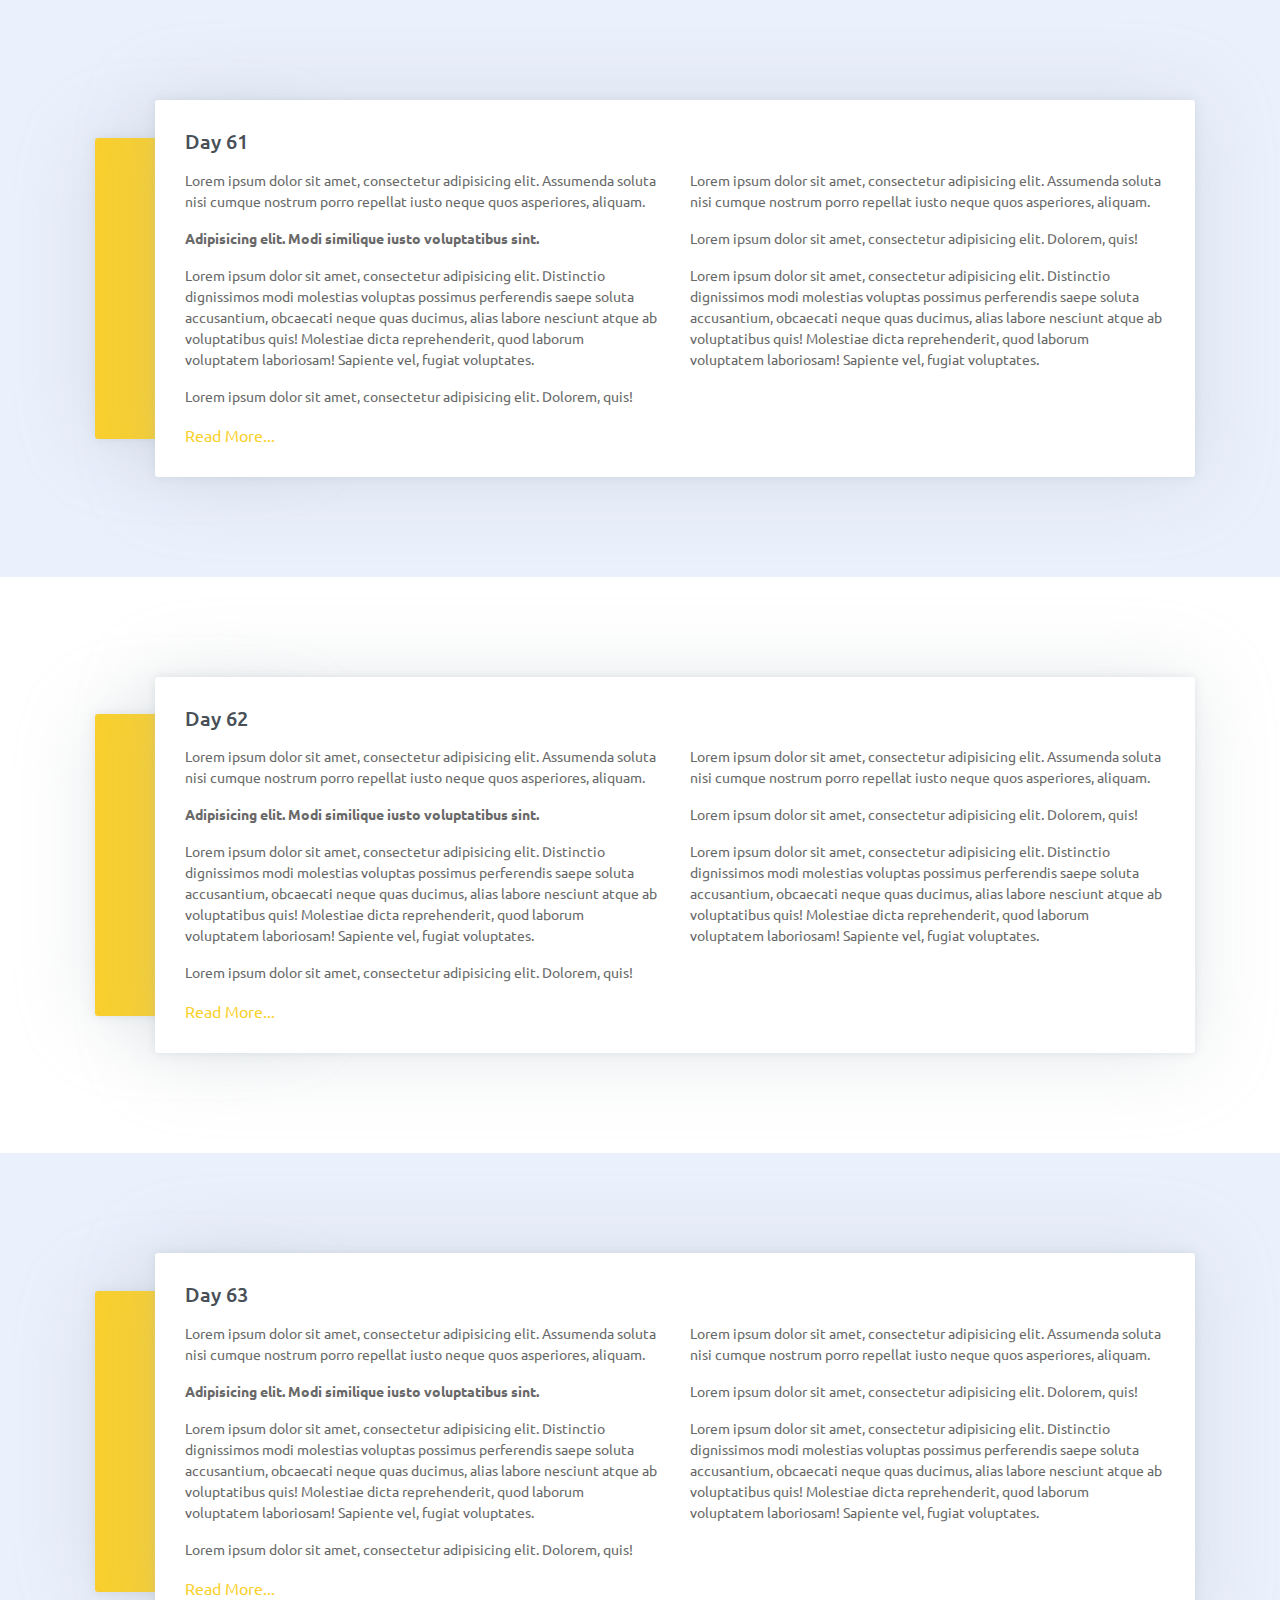
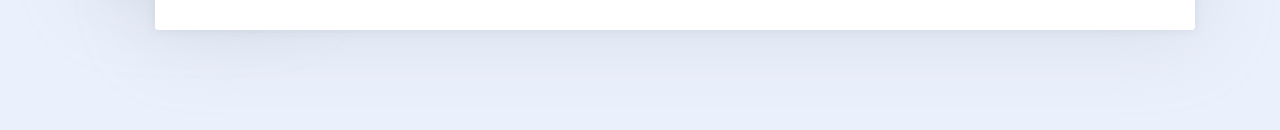
==== commit e4139fbf: "button and form" ====
--- a/form.html
+++ b/form.html
@@ -11,12 +11,7 @@
     <link rel="stylesheet" href="assets/vendors/themify-icons/css/themify-icons.css">
 
     <!-- Bootstrap + Creative Design main styles -->
-<<<<<<< HEAD
-	<link rel="stylesheet" href="creative.css">
-=======
-	<link rel="stylesheet" href="assets/css/creative-design.css">
->>>>>>> 16dc039a3b8f41af689414bd06994f1cee3958a8
-
+<link rel="stylesheet" href="creative.css">
 </head>
 <body data-spy="scroll" data-target=".navbar" data-offset="40" id="home">
     
@@ -27,9 +22,9 @@
         <div class="container">
             <!-- About wrapper -->
             <div class="about-wrapper">
-                <div class="after"><h1>About Us</h1></div>
+                <div class="after"><h1></h1></div>
                 <div class="content">
-                    <h5 class="title mb-3">Lorem ipsum dolor sit.</h5>
+                    <h5 class="title mb-3">Day 61</h5>
                     <!-- row -->
                     <div class="row">
                         <div class="col">
@@ -58,9 +53,9 @@
         <div class="container">
             <!-- About wrapper -->
             <div class="about-wrapper">
-                <div class="after"><h1>About Us</h1></div>
+                <div class="after"><h1></h1></div>
                 <div class="content">
-                    <h5 class="title mb-3">Lorem ipsum dolor sit.</h5>
+                    <h5 class="title mb-3">Day 62</h5>
                     <!-- row -->
                     <div class="row">
                         <div class="col">
@@ -87,9 +82,9 @@
         <div class="container">
             <!-- About wrapper -->
             <div class="about-wrapper">
-                <div class="after"><h1>About Us</h1></div>
+                <div class="after"><h1></h1></div>
                 <div class="content">
-                    <h5 class="title mb-3">Lorem ipsum dolor sit.</h5>
+                    <h5 class="title mb-3">Day 63</h5>
                     <!-- row -->
                     <div class="row">
                         <div class="col">
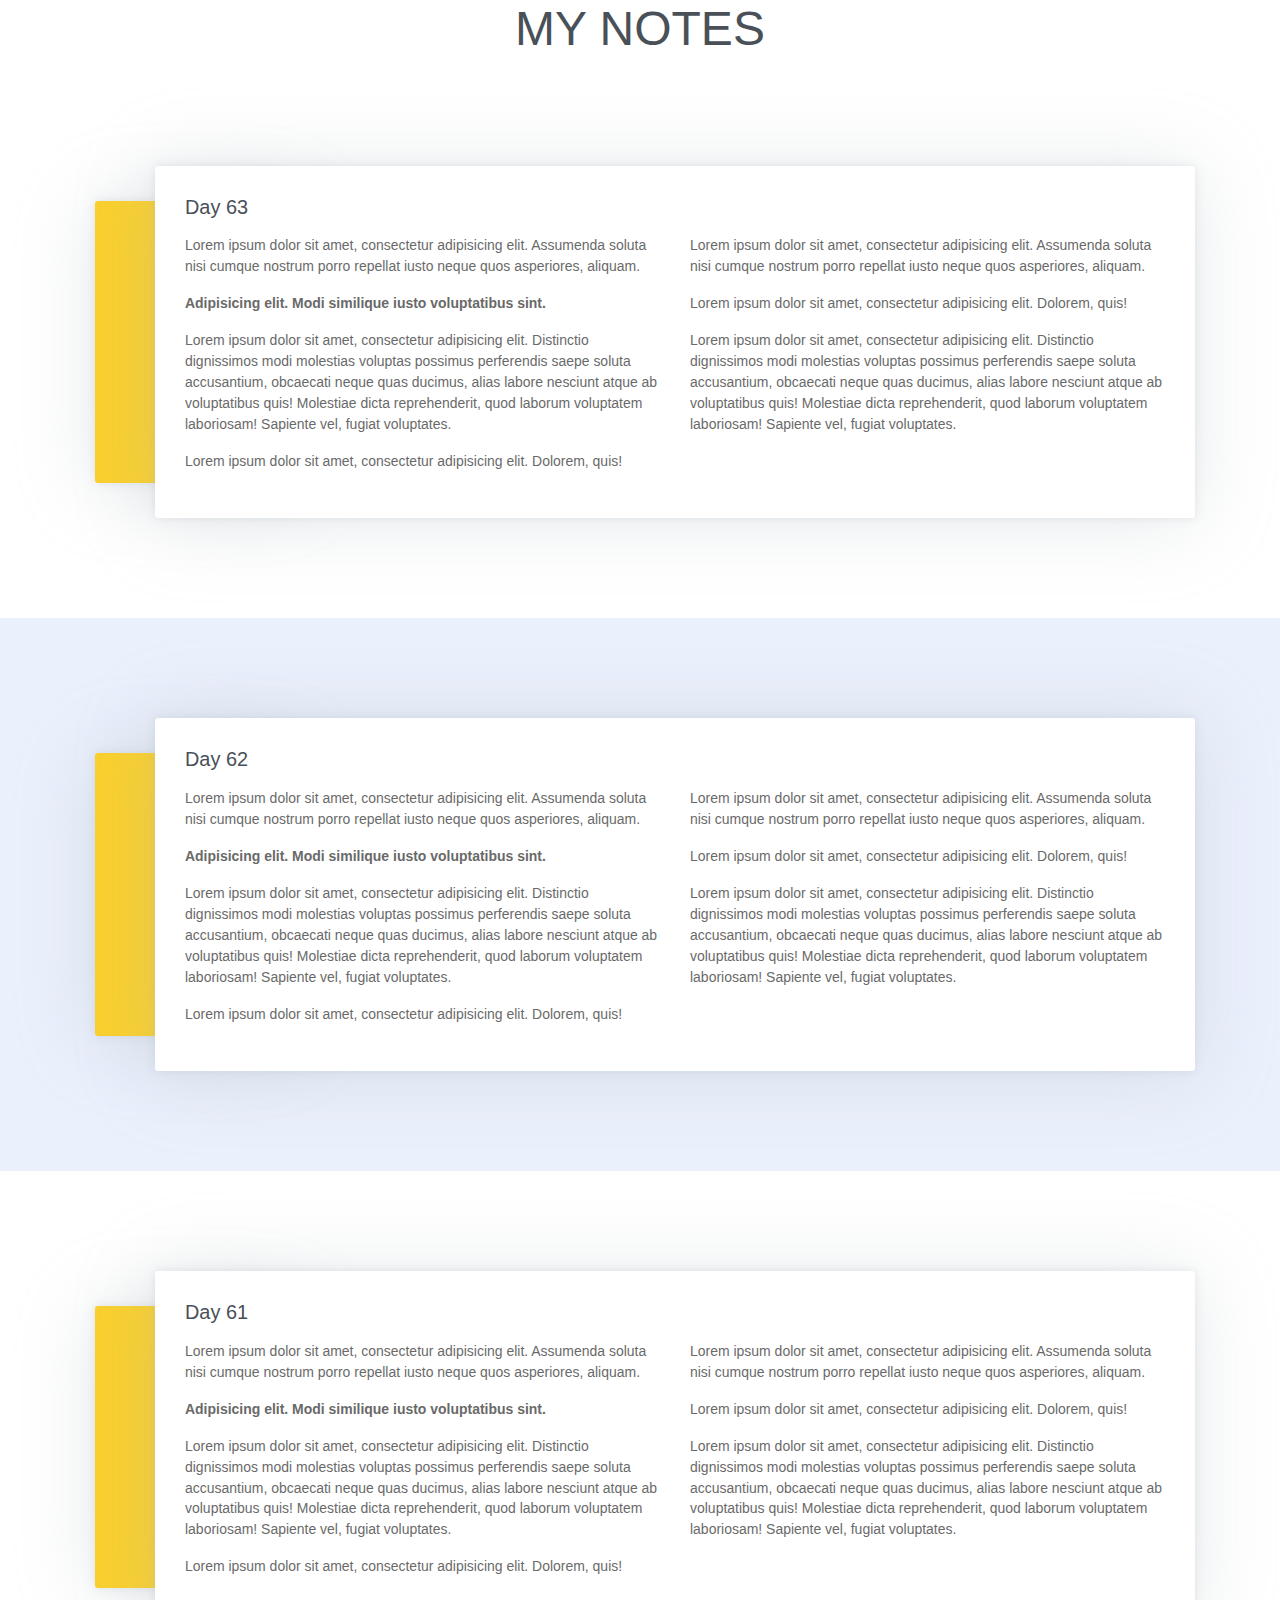
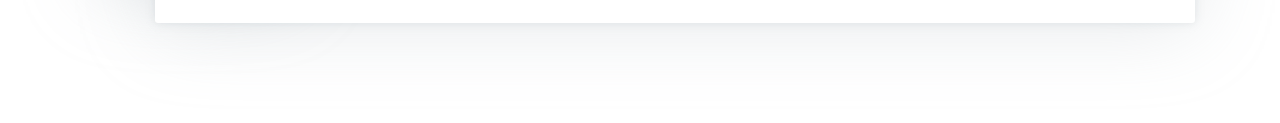
==== commit 5b3ca0b8: "Added data" ====
--- a/form.html
+++ b/form.html
@@ -14,7 +14,7 @@
 <link rel="stylesheet" href="creative.css">
 </head>
 <body data-spy="scroll" data-target=".navbar" data-offset="40" id="home">
-    
+    <h1>MY NOTES</h1>
     
     <!-- About Section -->
     <section id="about">
@@ -24,7 +24,7 @@
             <div class="about-wrapper">
                 <div class="after"><h1></h1></div>
                 <div class="content">
-                    <h5 class="title mb-3">Day 61</h5>
+                    <h5 class="title mb-3">Day 63</h5>
                     <!-- row -->
                     <div class="row">
                         <div class="col">
@@ -39,7 +39,6 @@
                             <p>Lorem ipsum dolor sit amet, consectetur adipisicing elit. Distinctio dignissimos modi molestias voluptas possimus perferendis saepe soluta accusantium, obcaecati neque quas ducimus, alias labore nesciunt atque ab voluptatibus quis! Molestiae dicta reprehenderit, quod laborum voluptatem laboriosam! Sapiente vel, fugiat voluptates.</p>
                         </div>
                     </div><!-- End of Row -->                   
-                    <a href="javascript:void(0)">Read More...</a>
                 </div>
             </div><!-- End of About Wrapper -->         
         </div>  <!-- End of Container-->        
@@ -70,7 +69,6 @@
                             <p>Lorem ipsum dolor sit amet, consectetur adipisicing elit. Distinctio dignissimos modi molestias voluptas possimus perferendis saepe soluta accusantium, obcaecati neque quas ducimus, alias labore nesciunt atque ab voluptatibus quis! Molestiae dicta reprehenderit, quod laborum voluptatem laboriosam! Sapiente vel, fugiat voluptates.</p>
                         </div>
                     </div><!-- End of Row -->                   
-                    <a href="javascript:void(0)">Read More...</a>
                 </div>
             </div><!-- End of About Wrapper -->         
         </div>  <!-- End of Container-->        
@@ -84,7 +82,7 @@
             <div class="about-wrapper">
                 <div class="after"><h1></h1></div>
                 <div class="content">
-                    <h5 class="title mb-3">Day 63</h5>
+                    <h5 class="title mb-3">Day 61</h5>
                     <!-- row -->
                     <div class="row">
                         <div class="col">
@@ -99,7 +97,6 @@
                             <p>Lorem ipsum dolor sit amet, consectetur adipisicing elit. Distinctio dignissimos modi molestias voluptas possimus perferendis saepe soluta accusantium, obcaecati neque quas ducimus, alias labore nesciunt atque ab voluptatibus quis! Molestiae dicta reprehenderit, quod laborum voluptatem laboriosam! Sapiente vel, fugiat voluptates.</p>
                         </div>
                     </div><!-- End of Row -->                   
-                    <a href="javascript:void(0)">Read More...</a>
                 </div>
             </div><!-- End of About Wrapper -->         
         </div>  <!-- End of Container-->        
--- a/creative.css
+++ b/creative.css
@@ -12,6 +12,8 @@
 
 * The above copyright notice and this permission notice shall be included in all copies or substantial portions of the Software.
 */
+h1{text-align: center;
+}
 @import url("https://fonts.googleapis.com/css?family=Ubuntu:300,300i,400,400i,500,500i,700,700i&display=swap");
 :root {
   --blue: #79A9F5;
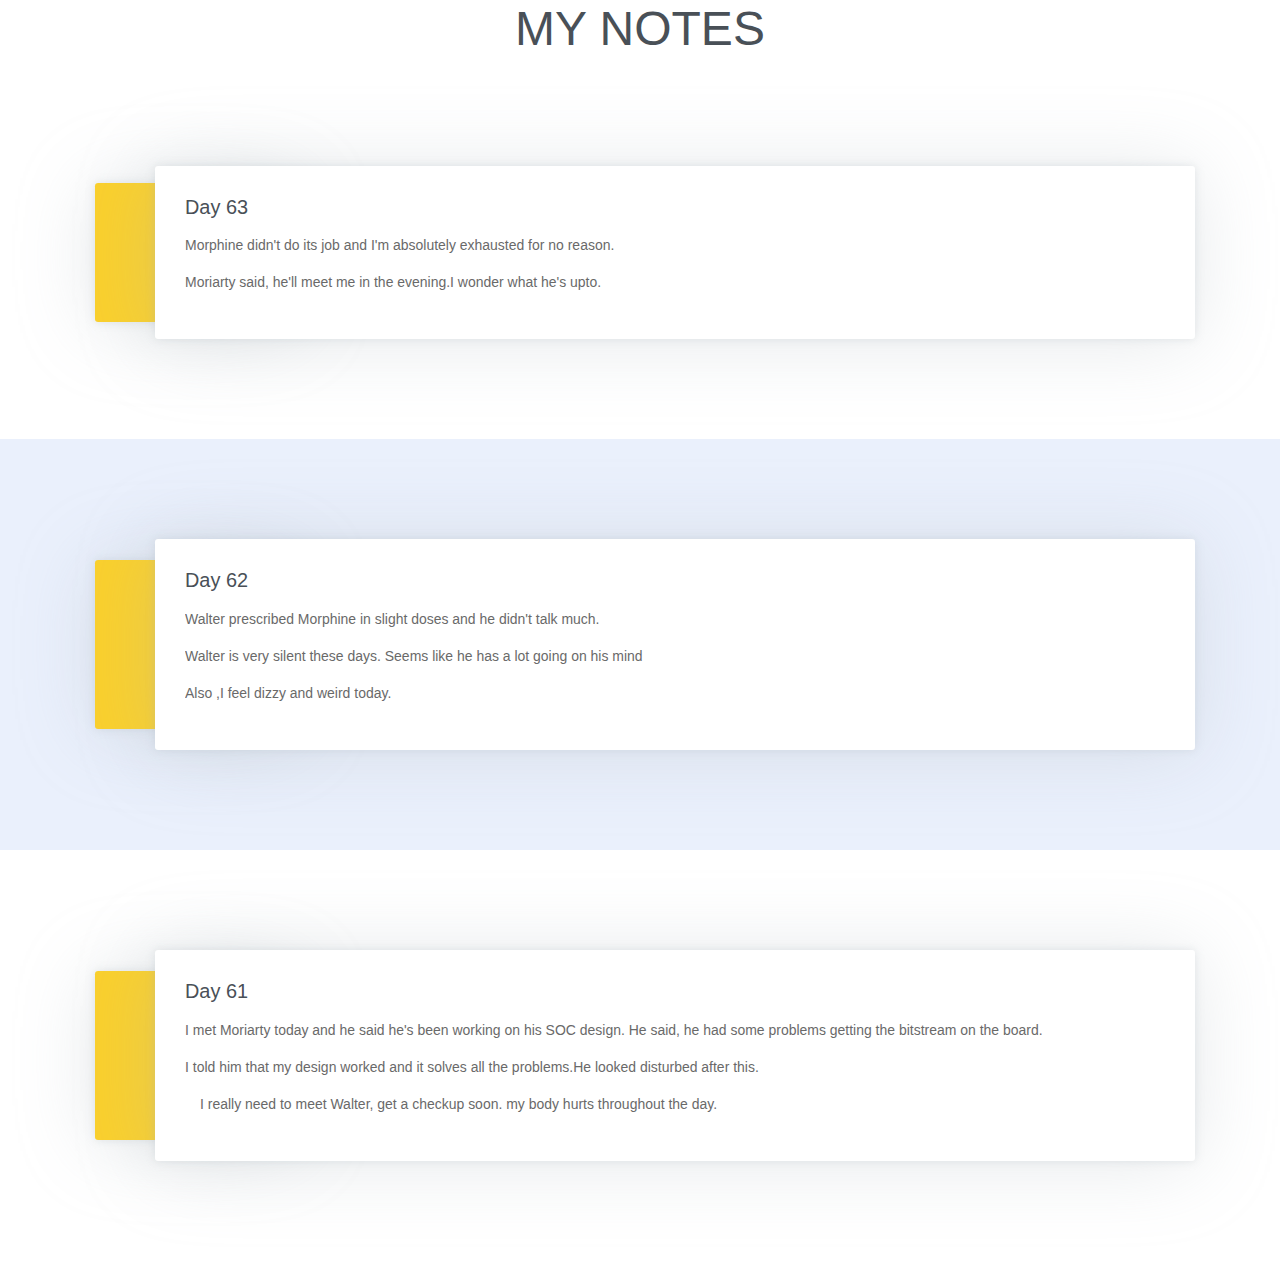
==== commit c116ba60: "FInal changes" ====
--- a/form.html
+++ b/form.html
@@ -5,7 +5,7 @@
     <meta name="viewport" content="width=device-width, initial-scale=1, shrink-to-fit=no">
     <meta name="description" content="Start your development with Creative Design landing page.">
     <meta name="author" content="Devcrud">
-    <title>Creative Design | Free Bootstrap 4.3.x template</title>
+    <title>NOTES</title>
 
     <!-- font icons -->
     <link rel="stylesheet" href="assets/vendors/themify-icons/css/themify-icons.css">
@@ -28,15 +28,11 @@
                     <!-- row -->
                     <div class="row">
                         <div class="col">
-                            <p>Lorem ipsum dolor sit amet, consectetur adipisicing elit. Assumenda soluta nisi cumque nostrum porro repellat iusto neque quos asperiores, aliquam.</p>
-                            <p><b>Adipisicing elit. Modi similique  iusto voluptatibus sint.</b></p>                        
-                            <p>Lorem ipsum dolor sit amet, consectetur adipisicing elit. Distinctio dignissimos modi molestias voluptas possimus perferendis saepe soluta accusantium, obcaecati neque quas ducimus, alias labore nesciunt atque ab voluptatibus quis! Molestiae dicta reprehenderit, quod laborum voluptatem laboriosam! Sapiente vel, fugiat voluptates.</p>
-                            <p>Lorem ipsum dolor sit amet, consectetur adipisicing elit. Dolorem, quis!</p>
+                            <p>Morphine didn't do its job and I'm absolutely exhausted for no reason.</p>
+                            <p>Moriarty said, he'll meet me in the evening.I wonder what he's upto.</p>
                         </div>
                         <div class="col">
-                            <p>Lorem ipsum dolor sit amet, consectetur adipisicing elit. Assumenda soluta nisi cumque nostrum porro repellat iusto neque quos asperiores, aliquam.</p>
-                            <p>Lorem ipsum dolor sit amet, consectetur adipisicing elit. Dolorem, quis!</p>
-                            <p>Lorem ipsum dolor sit amet, consectetur adipisicing elit. Distinctio dignissimos modi molestias voluptas possimus perferendis saepe soluta accusantium, obcaecati neque quas ducimus, alias labore nesciunt atque ab voluptatibus quis! Molestiae dicta reprehenderit, quod laborum voluptatem laboriosam! Sapiente vel, fugiat voluptates.</p>
+                            <p></p>
                         </div>
                     </div><!-- End of Row -->                   
                 </div>
@@ -58,15 +54,13 @@
                     <!-- row -->
                     <div class="row">
                         <div class="col">
-                            <p>Lorem ipsum dolor sit amet, consectetur adipisicing elit. Assumenda soluta nisi cumque nostrum porro repellat iusto neque quos asperiores, aliquam.</p>
-                            <p><b>Adipisicing elit. Modi similique  iusto voluptatibus sint.</b></p>                        
-                            <p>Lorem ipsum dolor sit amet, consectetur adipisicing elit. Distinctio dignissimos modi molestias voluptas possimus perferendis saepe soluta accusantium, obcaecati neque quas ducimus, alias labore nesciunt atque ab voluptatibus quis! Molestiae dicta reprehenderit, quod laborum voluptatem laboriosam! Sapiente vel, fugiat voluptates.</p>
-                            <p>Lorem ipsum dolor sit amet, consectetur adipisicing elit. Dolorem, quis!</p>
+                           <p>Walter prescribed Morphine in slight doses and he didn't talk much.</p>
+                            <p> Walter is very silent these days. Seems like he has a lot going on his mind</p>
+                           <p>Also ,I feel dizzy and weird today.</p>
+                           
                         </div>
                         <div class="col">
-                            <p>Lorem ipsum dolor sit amet, consectetur adipisicing elit. Assumenda soluta nisi cumque nostrum porro repellat iusto neque quos asperiores, aliquam.</p>
-                            <p>Lorem ipsum dolor sit amet, consectetur adipisicing elit. Dolorem, quis!</p>
-                            <p>Lorem ipsum dolor sit amet, consectetur adipisicing elit. Distinctio dignissimos modi molestias voluptas possimus perferendis saepe soluta accusantium, obcaecati neque quas ducimus, alias labore nesciunt atque ab voluptatibus quis! Molestiae dicta reprehenderit, quod laborum voluptatem laboriosam! Sapiente vel, fugiat voluptates.</p>
+                           <p></p>
                         </div>
                     </div><!-- End of Row -->                   
                 </div>
@@ -86,16 +80,11 @@
                     <!-- row -->
                     <div class="row">
                         <div class="col">
-                            <p>Lorem ipsum dolor sit amet, consectetur adipisicing elit. Assumenda soluta nisi cumque nostrum porro repellat iusto neque quos asperiores, aliquam.</p>
-                            <p><b>Adipisicing elit. Modi similique  iusto voluptatibus sint.</b></p>                        
-                            <p>Lorem ipsum dolor sit amet, consectetur adipisicing elit. Distinctio dignissimos modi molestias voluptas possimus perferendis saepe soluta accusantium, obcaecati neque quas ducimus, alias labore nesciunt atque ab voluptatibus quis! Molestiae dicta reprehenderit, quod laborum voluptatem laboriosam! Sapiente vel, fugiat voluptates.</p>
-                            <p>Lorem ipsum dolor sit amet, consectetur adipisicing elit. Dolorem, quis!</p>
-                        </div>
+                            <p>I met Moriarty today and he said he's been working on his SOC design. He said, he had some problems getting the bitstream on the board.</p>
+                            <p>I told him that my design worked and it solves all the  problems.He looked disturbed after this.</p>    
                         <div class="col">
-                            <p>Lorem ipsum dolor sit amet, consectetur adipisicing elit. Assumenda soluta nisi cumque nostrum porro repellat iusto neque quos asperiores, aliquam.</p>
-                            <p>Lorem ipsum dolor sit amet, consectetur adipisicing elit. Dolorem, quis!</p>
-                            <p>Lorem ipsum dolor sit amet, consectetur adipisicing elit. Distinctio dignissimos modi molestias voluptas possimus perferendis saepe soluta accusantium, obcaecati neque quas ducimus, alias labore nesciunt atque ab voluptatibus quis! Molestiae dicta reprehenderit, quod laborum voluptatem laboriosam! Sapiente vel, fugiat voluptates.</p>
-                        </div>
+                            <p> I really need to meet Walter, get a checkup soon. my body hurts throughout the day.</p>
+                            
                     </div><!-- End of Row -->                   
                 </div>
             </div><!-- End of About Wrapper -->         
